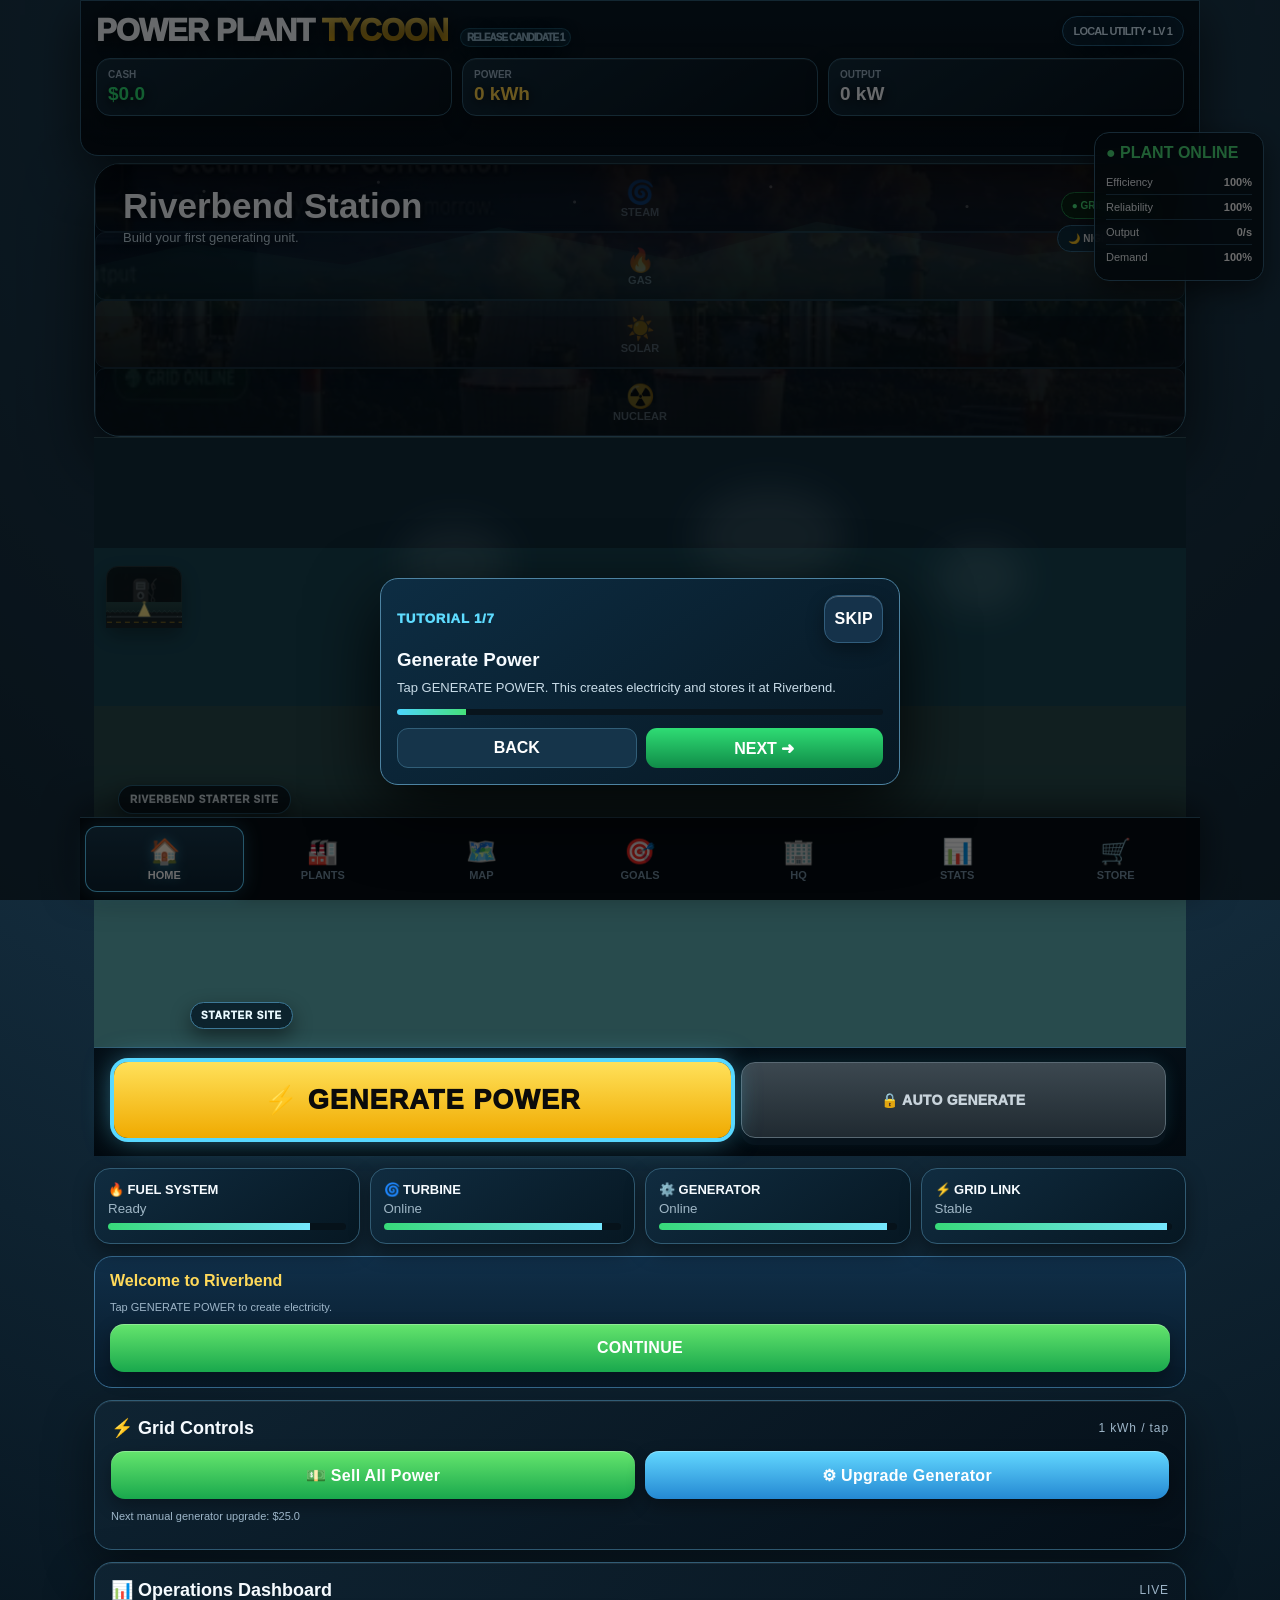
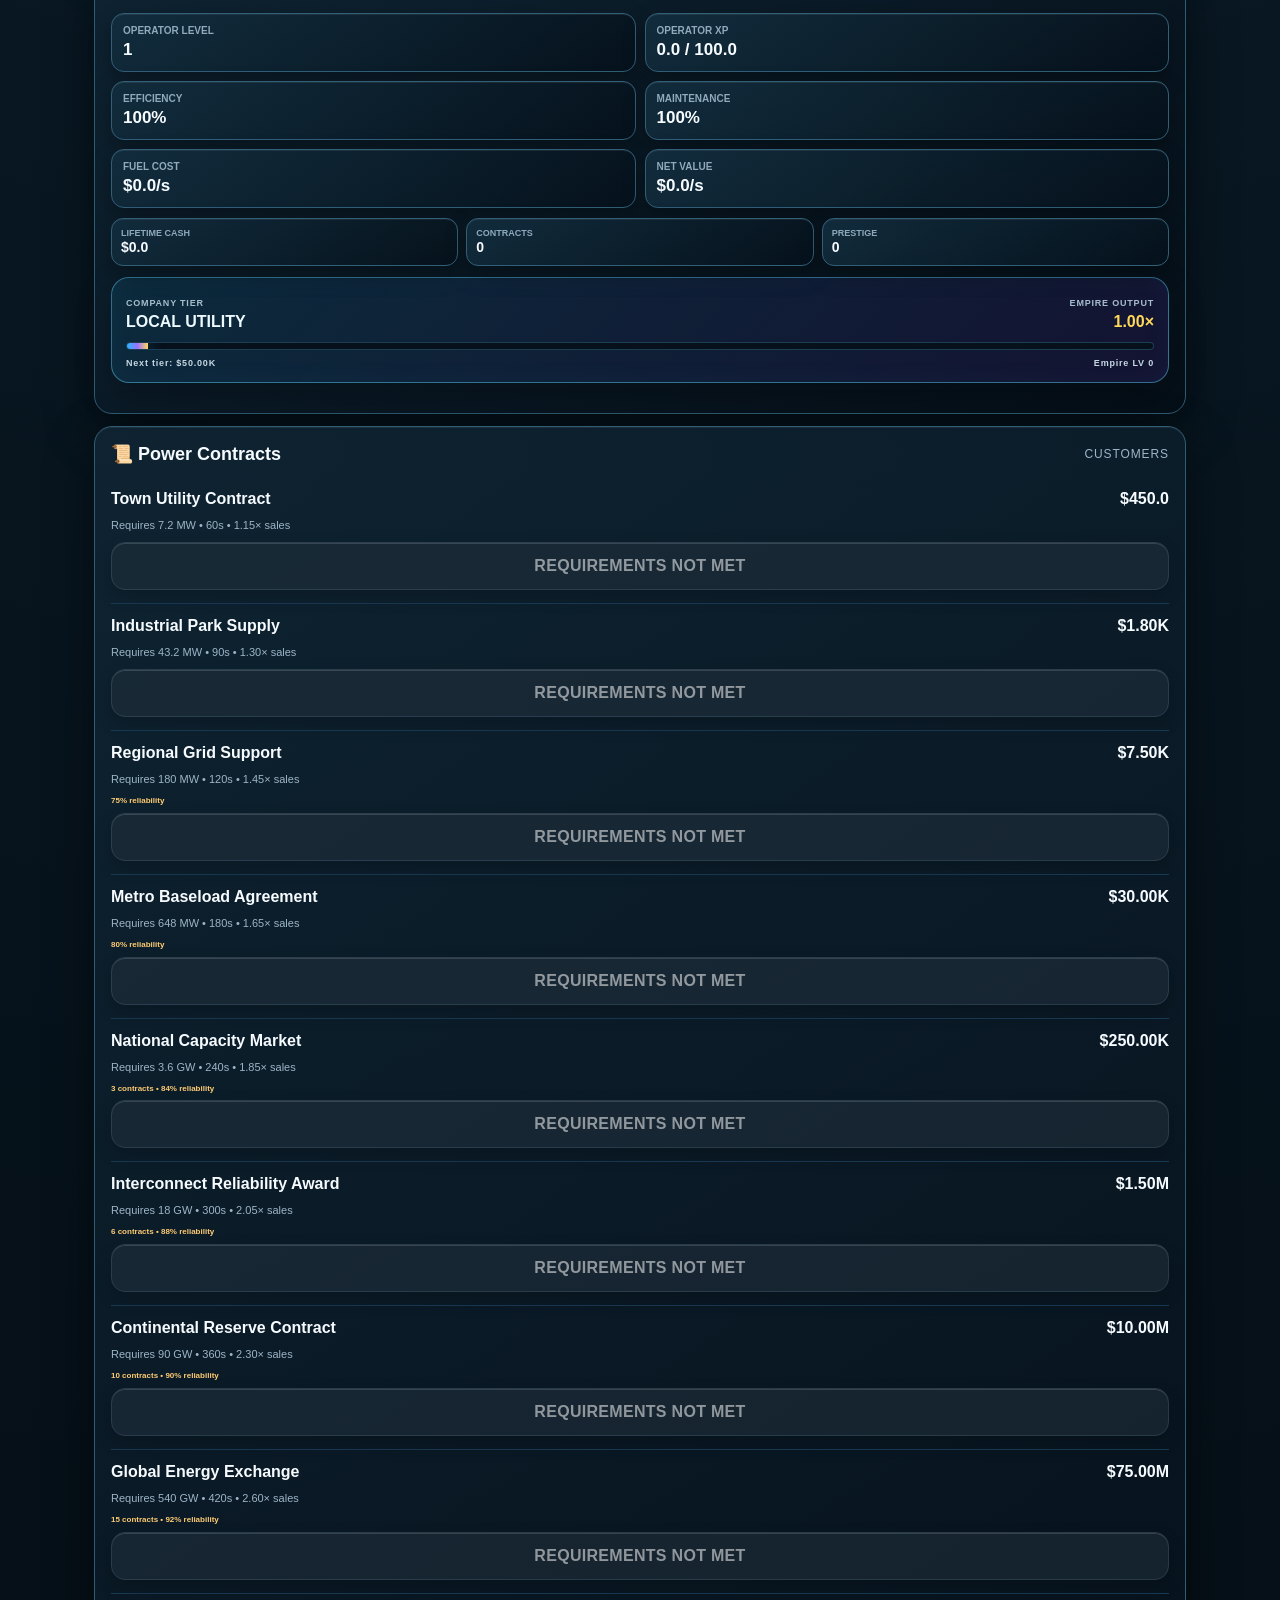
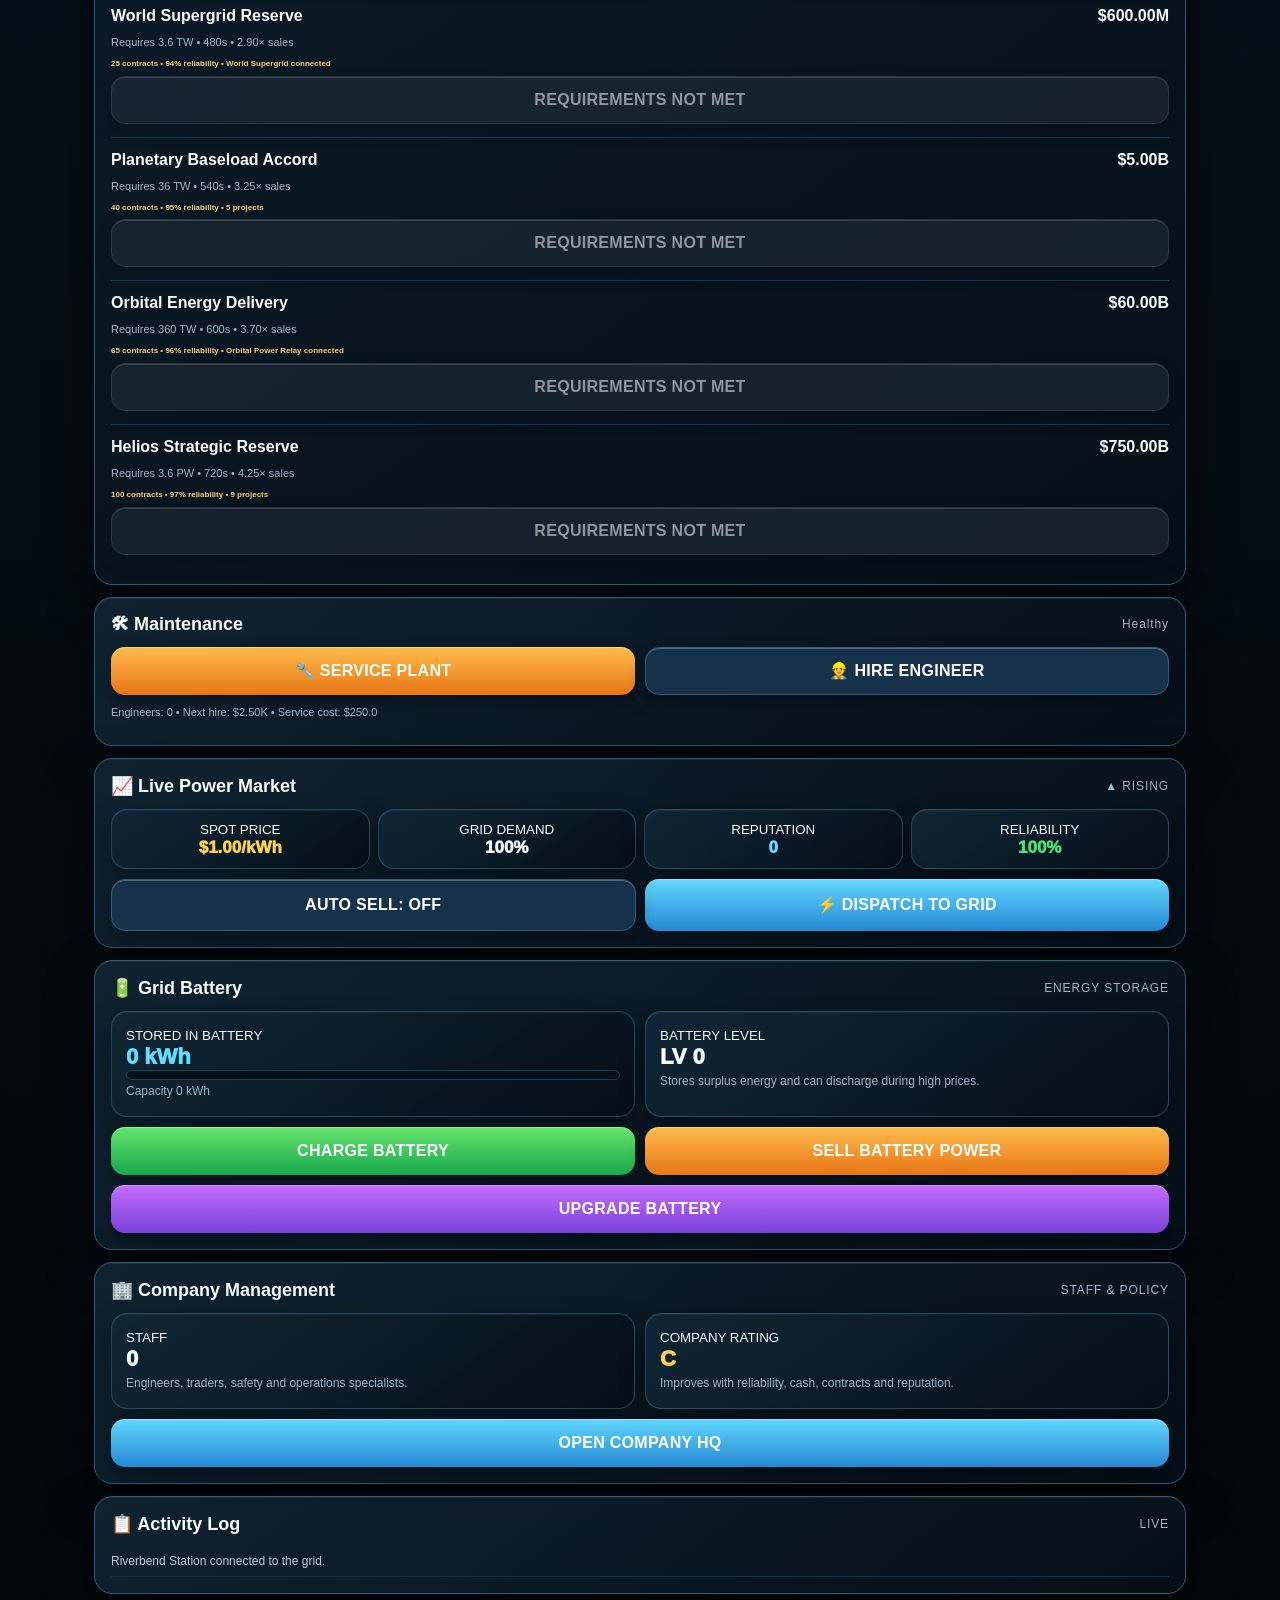
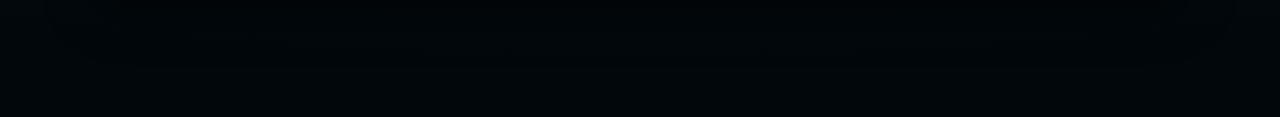
==== index.html @ 5b4ceb65 "RC2.1 late-game stability and infinite progression" ====
<!DOCTYPE html>
<html lang="en">
<head>
<meta charset="UTF-8">
<meta name="viewport" content="width=device-width,initial-scale=1,viewport-fit=cover,user-scalable=no">
<meta name="theme-color" content="#07111b">
<title>Power Plant Tycoon — App Store Transition RC1</title>
<link rel="stylesheet" href="css/game.css?v=12"></head>
<body>
<div id="bootSplashPremium">
  <div class="boot-card">
    <h1>POWER PLANT <span>TYCOON</span></h1>
    <p>PREMIUM ASSET EDITION</p>
    <div class="boot-load"><i></i></div>
  </div>
</div>
<div class="app">
<header class="topbar">
<div class="brand"><div class="logo">POWER PLANT <span>TYCOON</span> <small style="font-size:10px;color:#8fb4c9">RELEASE CANDIDATE 1</small></div><div id="rank" class="rank">GRID ROOKIE</div></div>
<div class="stats">
<div class="stat cash"><small>CASH</small><b id="cash">$0</b></div>
<div class="stat power"><small>POWER</small><b id="power">0 kWh</b></div>
<div class="stat"><small>OUTPUT</small><b id="output">0 kW</b></div>
</div>

<div id="marketTicker"><span id="tickerText">⚡ Riverbend Power Market initializing...</span></div>

</header>
<main class="content">
<section id="home" class="page active">
<div class="hero">
<div class="sky"><div class="sunmoon"></div></div>
<div class="hills"></div>
<div class="scene-label"><h2>Riverbend Station</h2><p id="sceneSub">Build your first generating unit.</p></div>
<div class="statusstrip"><div id="gridStatus" class="pill grid">● GRID ONLINE</div><div id="weather" class="pill">☀ CLEAR</div></div>


  <div id="cpSteam" class="cp-stage"><i>🌀</i>STEAM</div>
  <div id="cpGas" class="cp-stage"><i>🔥</i>GAS</div>
  <div id="cpSolar" class="cp-stage"><i>☀️</i>SOLAR</div>
  <div id="cpNuclear" class="cp-stage"><i>☢️</i>NUCLEAR</div>
</div>

<div id="stageArtLabel" class="stage-art-label">RIVERBEND GENERATION SITE</div>
<div id="tutorialFinal" class="tutorial-overlay-final">
  <div class="tutorial-avatar">👷‍♂️</div>
  <div class="tutorial-card-final">
    <small id="tutorialFinalStep">TUTORIAL 1/7</small>
    <h3 id="tutorialFinalTitle">Welcome to Power Plant Tycoon</h3>
    <p id="tutorialFinalText">Generate power to begin operating Riverbend Station.</p>
    <div class="tutorial-actions">
      <button id="tutorialFinalNext" onclick="nextFinalTutorial()">NEXT ➜</button>
      <button class="secondary" onclick="skipFinalTutorial()">SKIP</button>
    </div>
  </div>
</div>
<div class="cp-plant-status">
  <h4 id="cpOnline">● PLANT ONLINE</h4>
  <div class="r"><span>Efficiency</span><b id="cpEff">100%</b></div>
  <div class="r"><span>Reliability</span><b id="cpRel">100%</b></div>
  <div class="r"><span>Output</span><b id="cpOut">0/s</b></div>
  <div class="r"><span>Demand</span><b id="cpDemand">100%</b></div>
</div>
<div class="yard">
<div class="cinematic-fx"><i></i><i></i><i></i></div>
<div id="viewStageBadge" class="view-stage-badge">LIVE FACILITY</div>
<div class="cp-stage-rail">
  <button id="cpDiesel" class="cp-stage" onclick="selectStageView('diesel')" title="View Diesel facility"><i>⛽</i>DIESEL</button>

<svg class="plant-art" viewBox="0 0 760 430" preserveAspectRatio="xMidYMid slice" aria-label="Riverbend power station">
<defs>
  <linearGradient id="v10ground" x1="0" y1="0" x2="0" y2="1"><stop offset="0" stop-color="#2d4a4b"/><stop offset="1" stop-color="#182b2f"/></linearGradient>
  <linearGradient id="v10steel" x1="0" y1="0" x2="1" y2="0"><stop offset="0" stop-color="#445b64"/><stop offset=".45" stop-color="#bcc7ca"/><stop offset=".72" stop-color="#687c84"/><stop offset="1" stop-color="#30464f"/></linearGradient>
  <linearGradient id="v10darksteel" x1="0" y1="0" x2="1" y2="0"><stop offset="0" stop-color="#263b44"/><stop offset=".55" stop-color="#536b75"/><stop offset="1" stop-color="#1e3037"/></linearGradient>
  <linearGradient id="v10concrete" x1="0" y1="0" x2="0" y2="1"><stop offset="0" stop-color="#d5dcdd"/><stop offset="1" stop-color="#77878b"/></linearGradient>
  <linearGradient id="v10yellow" x1="0" y1="0" x2="0" y2="1"><stop offset="0" stop-color="#ffd95a"/><stop offset="1" stop-color="#be8517"/></linearGradient>
  <filter id="v10shadow"><feDropShadow dx="0" dy="7" stdDeviation="5" flood-color="#000" flood-opacity=".55"/></filter>
</defs>
<rect x="0" y="250" width="760" height="180" fill="url(#v10ground)"/>
<path d="M0 320 H760 V430 H0Z" fill="#202a2d"/>
<path d="M0 353 H760" stroke="#65767c" stroke-width="5"/>
<path d="M0 390 H760" stroke="#d8ae2f" stroke-width="4" stroke-dasharray="34 28"/>
<g opacity=".55"><path d="M0 328 l18-22 18 22 18-22 18 22 18-22 18 22 18-22 18 22 18-22 18 22 18-22 18 22 18-22 18 22 18-22 18 22 18-22 18 22 18-22 18 22 18-22 18 22 18-22 18 22 18-22 18 22 18-22 18 22 18-22 18 22 18-22 18 22 18-22 18 22 18-22 18 22 18-22 18 22 18-22 18 22" fill="none" stroke="#748a92" stroke-width="2"/></g>

<g id="dieselStage" class="stage">
  <g filter="url(#v10shadow)">
    <rect x="20" y="298" width="76" height="42" rx="3" fill="url(#v10darksteel)" stroke="#9aabb1" stroke-width="2"/>
    <rect class="window" x="30" y="312" width="15" height="10" fill="#eacb56"/><rect class="window" x="50" y="312" width="15" height="10" fill="#eacb56"/>
    <text x="29" y="307" fill="#e9f3f7" font-size="7" font-weight="700">SECURITY</text>
  </g>
  <g filter="url(#v10shadow)">
    <rect x="108" y="260" width="145" height="80" rx="3" fill="url(#v10darksteel)" stroke="#9db0b6" stroke-width="2"/>
    <rect x="118" y="282" width="48" height="31" fill="#14272e" stroke="#74858b"/>
    <g stroke="#b7c4c8" stroke-width="5"><line x1="123" y1="286" x2="123" y2="309"/><line x1="135" y1="286" x2="135" y2="309"/><line x1="147" y1="286" x2="147" y2="309"/><line x1="159" y1="286" x2="159" y2="309"/></g>
    <rect x="181" y="279" width="53" height="22" rx="3" fill="#1b3037" stroke="#8da0a7"/><text x="184" y="294" fill="#ffd64e" font-size="8" font-weight="900">DIESEL GEN</text>
  </g>
  <g filter="url(#v10shadow)"><ellipse cx="83" cy="274" rx="34" ry="11" fill="#aab6b9"/><rect x="49" y="274" width="68" height="52" fill="url(#v10steel)"/><ellipse cx="83" cy="326" rx="34" ry="11" fill="#586d74"/><path d="M50 294 H116" stroke="#6b7f86" stroke-width="3"/></g>
  <g filter="url(#v10shadow)"><rect x="270" y="288" width="70" height="52" rx="2" fill="#30474f" stroke="#8da0a8" stroke-width="2"/><g fill="#aebdc2"><rect x="279" y="270" width="8" height="23"/><rect x="298" y="270" width="8" height="23"/><rect x="317" y="270" width="8" height="23"/></g></g>
</g>

<g id="steamStage" class="stage">
  <g filter="url(#v10shadow)">
    <rect x="265" y="177" width="282" height="163" rx="3" fill="url(#v10steel)" stroke="#a6b6bb" stroke-width="2"/>
    <rect x="292" y="154" width="230" height="24" fill="#344b54" stroke="#81949b" stroke-width="2"/>
    <rect x="284" y="208" width="246" height="23" fill="#20363e" stroke="#6f8289"/>
    <g fill="#e7c957" class="glow"><rect class="window" x="293" y="214" width="17" height="11"/><rect class="window" x="318" y="214" width="17" height="11"/><rect class="window" x="343" y="214" width="17" height="11"/><rect class="window" x="368" y="214" width="17" height="11"/><rect class="window" x="393" y="214" width="17" height="11"/><rect class="window" x="418" y="214" width="17" height="11"/><rect class="window" x="443" y="214" width="17" height="11"/><rect class="window" x="468" y="214" width="17" height="11"/><rect class="window" x="493" y="214" width="17" height="11"/></g>
    <text x="295" y="196" fill="#edf6fa" font-size="11" font-weight="900">STEAM TURBINE HALL</text>
    <g fill="url(#v10steel)" stroke="#748891"><rect x="310" y="136" width="16" height="18" rx="2"/><rect x="360" y="136" width="16" height="18" rx="2"/><rect x="410" y="136" width="16" height="18" rx="2"/><rect x="460" y="136" width="16" height="18" rx="2"/></g>
  </g>
  <g filter="url(#v10shadow)"><rect x="200" y="80" width="45" height="260" fill="#e2e7e8" stroke="#9aa8ad" stroke-width="2"/><rect x="200" y="112" width="45" height="38" fill="#c94838"/><rect x="200" y="192" width="45" height="38" fill="#c94838"/><path d="M194 112 H251 M194 152 H251 M194 192 H251 M194 232 H251" stroke="#263940" stroke-width="4"/><circle class="blink" cx="222" cy="75" r="4" fill="#ff4545"/></g>
  <g class="steamPuff"><circle cx="220" cy="55" r="31" fill="#e8f0f0" opacity=".48"/><circle cx="245" cy="35" r="39" fill="#e8f0f0" opacity=".34"/><circle cx="205" cy="22" r="33" fill="#e8f0f0" opacity=".27"/></g>
  <g filter="url(#v10shadow)"><rect x="317" y="258" width="185" height="69" rx="9" fill="#415a64" stroke="#aab9be" stroke-width="2"/><circle cx="355" cy="292" r="27" fill="#1e343c" stroke="#d2dcdf" stroke-width="3"/><g class="fan" stroke="#f3c53d" stroke-width="5"><line x1="355" y1="268" x2="355" y2="316"/><line x1="331" y1="292" x2="379" y2="292"/><line x1="338" y1="275" x2="372" y2="309"/><line x1="372" y1="275" x2="338" y2="309"/></g><rect x="391" y="270" width="94" height="43" rx="5" fill="#263c44" stroke="#748891"/><text x="404" y="295" fill="#dfeaed" font-size="8" font-weight="900">GENERATOR</text></g>
  <g class="metal"><path d="M110 245 H600" stroke="#d6e0e2" stroke-width="9" stroke-linecap="round"/><path d="M110 259 H600" stroke="#83979f" stroke-width="8" stroke-linecap="round"/><path d="M110 273 H600" stroke="#a9b9be" stroke-width="7" stroke-linecap="round"/><g stroke="#6f858d" stroke-width="4"><line x1="145" y1="235" x2="145" y2="303"/><line x1="230" y1="235" x2="230" y2="303"/><line x1="565" y1="235" x2="565" y2="303"/></g></g>
</g>

<g id="gasStage" class="stage">
  <g filter="url(#v10shadow)"><rect x="540" y="225" width="150" height="115" fill="url(#v10darksteel)" stroke="#8da0a7" stroke-width="2"/><text x="555" y="245" fill="#f1f7fa" font-size="10" font-weight="900">GAS TURBINE BLOCK</text><rect x="555" y="265" width="118" height="30" rx="4" fill="#17313a" stroke="#72878f"/></g>
  <g filter="url(#v10shadow)"><rect x="662" y="124" width="28" height="216" fill="#c7d0d2" stroke="#8b9a9f" stroke-width="2"/><path d="M657 164 H695 M657 205 H695 M657 246 H695" stroke="#31454d" stroke-width="4"/><circle class="blink" cx="676" cy="118" r="4" fill="#ff4a4a"/></g>
  <g class="steamPuff s2"><circle cx="676" cy="96" r="23" fill="#dfe8e8" opacity=".3"/><circle cx="697" cy="78" r="28" fill="#dfe8e8" opacity=".22"/></g>
  <g filter="url(#v10shadow)"><ellipse cx="598" cy="208" rx="36" ry="12" fill="#c9d2d4"/><rect x="562" y="208" width="72" height="91" fill="url(#v10steel)"/><ellipse cx="598" cy="299" rx="36" ry="12" fill="#586c73"/></g>
</g>

<g id="solarStage" class="stage">
  <g transform="translate(505 275) skewX(-14)" filter="url(#v10shadow)"><g fill="#123f67" stroke="#86a5b6" stroke-width="2"><rect x="0" y="0" width="76" height="34"/><rect x="84" y="0" width="76" height="34"/><rect x="18" y="43" width="76" height="34"/><rect x="102" y="43" width="76" height="34"/></g></g>
  <g stroke="#7d9299" stroke-width="4" fill="none"><path d="M620 210 V333 M680 210 V333 M735 210 V333"/><path d="M597 235 H755 M597 265 H755"/></g>
  <g class="pulse" fill="#8edcff"><circle cx="620" cy="235" r="4"/><circle cx="680" cy="265" r="4"/><circle cx="735" cy="235" r="4"/></g>
</g>

<g id="nuclearStage" class="stage">
  <g filter="url(#v10shadow)"><path d="M80 340 V230 Q80 160 150 160 Q220 160 220 230 V340Z" fill="url(#v10concrete)" stroke="#9aa8ad" stroke-width="3"/><rect x="104" y="241" width="92" height="62" rx="5" fill="#65777c" stroke="#9aa8ad"/><text x="150" y="282" text-anchor="middle" fill="#ffe04f" font-size="33">☢</text></g>
  <g filter="url(#v10shadow)"><path d="M235 340 L255 130 L335 130 L355 340Z" fill="url(#v10concrete)" stroke="#9aa8ad" stroke-width="3"/><path d="M345 340 L372 105 L466 105 L493 340Z" fill="url(#v10concrete)" stroke="#9aa8ad" stroke-width="3"/><ellipse cx="295" cy="130" rx="40" ry="8" fill="#475a60"/><ellipse cx="419" cy="105" rx="47" ry="9" fill="#475a60"/></g>
  <g class="steamPuff s2"><circle cx="294" cy="95" r="32" fill="#edf5f5" opacity=".43"/><circle cx="317" cy="68" r="42" fill="#edf5f5" opacity=".28"/></g>
  <g class="steamPuff s3"><circle cx="419" cy="65" r="38" fill="#edf5f5" opacity=".45"/><circle cx="447" cy="35" r="49" fill="#edf5f5" opacity=".26"/></g>
</g>

<g><g stroke="#637981" stroke-width="5"><line x1="48" y1="352" x2="48" y2="265"/><line x1="382" y1="352" x2="382" y2="256"/><line x1="718" y1="352" x2="718" y2="266"/></g><g fill="#ffe484" class="glow"><rect x="38" y="258" width="20" height="7" rx="3"/><rect x="372" y="249" width="20" height="7" rx="3"/><rect x="708" y="259" width="20" height="7" rx="3"/></g><g class="lampGlow" opacity=".15" fill="#ffe997"><path d="M48 265 l-40 88 h80Z"/><path d="M382 256 l-44 97 h88Z"/><path d="M718 266 l-40 87 h80Z"/></g></g>
<g class="truckmove" filter="url(#v10shadow)"><rect x="5" y="365" width="62" height="27" rx="4" fill="url(#v10yellow)"/><rect x="45" y="350" width="25" height="20" rx="4" fill="#b98218"/><circle cx="18" cy="394" r="8" fill="#111"/><circle cx="55" cy="394" r="8" fill="#111"/></g>
<g class="alarm" opacity="0"><circle cx="525" cy="169" r="8" fill="#ff4949" class="blink"/></g>

<g id="ultraDetails" pointer-events="none">
 <g opacity=".32">
  <path d="M0 344 H760" stroke="#8fdcff" stroke-width="1"/>
  <path d="M0 348 H760" stroke="#061016" stroke-width="2"/>
 </g>
 <g fill="#d9edf4" opacity=".72">
  <circle cx="116" cy="350" r="2"/><circle cx="145" cy="350" r="2"/><circle cx="613" cy="350" r="2"/><circle cx="642" cy="350" r="2"/>
 </g>
 <g opacity=".75" filter="url(#v10shadow)">
   <rect x="18" y="337" width="104" height="17" rx="3" fill="#071820" stroke="#4b778d"/>
   <text x="70" y="349" text-anchor="middle" fill="#d6eef7" font-size="7" font-weight="900">RIVERBEND ENERGY</text>
 </g>
</g>

</svg>
<div id="v10StageLabel" class="v10-stage-label">RIVERBEND STARTER SITE</div>
<div class="premium-art-badge">PREMIUM FACILITY ART</div>

</div>

</div>
<div class="generate-wrap">
  <button class="generate" onclick="tapGenerate()">⚡ GENERATE POWER</button>
  <button id="autoGenerateBtn" class="auto-generate-btn" onclick="toggleAutoGenerate()">🔒 AUTO GENERATE</button>
</div><div class="cp-equipment">
  <div class="cp-equip"><strong>🔥 FUEL SYSTEM</strong><small id="cpFuelText">Ready</small><div class="bar"><i id="cpFuelBar" style="width:85%"></i></div></div>
  <div class="cp-equip"><strong>🌀 TURBINE</strong><small id="cpTurbineText">Online</small><div class="bar"><i id="cpTurbineBar" style="width:92%"></i></div></div>
  <div class="cp-equip"><strong>⚙️ GENERATOR</strong><small id="cpGeneratorText">Online</small><div class="bar"><i id="cpGeneratorBar" style="width:96%"></i></div></div>
  <div class="cp-equip"><strong>⚡ GRID LINK</strong><small id="cpGridText">Stable</small><div class="bar"><i id="cpGridBar" style="width:98%"></i></div></div>
</div>


<div id="tutorialBox" class="tutorial">
  <strong id="tutorialTitle">Welcome to Riverbend</strong>
  <p id="tutorialText" class="small">Generate power, sell it to the grid, then build your first generator.</p>
  <button class="btn green" style="width:100%" onclick="tutorialNext()">CONTINUE</button>
</div>

<div id="eventBox" class="event"><h3 id="eventTitle">⚠ Plant Event</h3><p id="eventText"></p><button id="eventButton" class="btn orange" onclick="resolveEvent()">RESOLVE</button></div>
<div class="card"><div class="section-title"><h3>⚡ Grid Controls</h3><span id="tapInfo">1 kWh/tap</span></div><div class="btnrow"><button id="sellBtn" class="btn green" onclick="sellPower()">💵 Sell All Power</button><button class="btn blue" onclick="upgradeTap()">⚙ Upgrade Generator</button></div><p class="small" id="tapCost"></p></div>
<div class="card"><div class="section-title"><h3>📊 Operations Dashboard</h3><span>LIVE</span></div><div class="dashboard">
<div class="dash"><small>OPERATOR LEVEL</small><b id="operatorLevel">1</b></div>
<div class="dash"><small>OPERATOR XP</small><b id="operatorXP">0 / 100</b></div>
<div class="dash"><small>EFFICIENCY</small><b id="efficiencyValue">100%</b></div>
<div class="dash"><small>MAINTENANCE</small><b id="maintenanceValue">100%</b></div>
<div class="dash"><small>FUEL COST</small><b id="fuelCostValue">$0/s</b></div>
<div class="dash"><small>NET VALUE</small><b id="netValue">$0/s</b></div>
</div>
<div class="kpi-row">
  <div class="kpi"><small>LIFETIME CASH</small><b id="kpiLifetime">$0</b></div>
  <div class="kpi"><small>CONTRACTS</small><b id="kpiContracts">0</b></div>
  <div class="kpi"><small>PRESTIGE</small><b id="kpiPrestige">0</b></div>
</div>

<div class="empire-command-card">
  <div class="empire-command-top">
    <div><small>COMPANY TIER</small><strong id="empireTier">LOCAL UTILITY</strong></div>
    <div class="empire-mult"><small>EMPIRE OUTPUT</small><strong id="empireMultiplier">1.00×</strong></div>
  </div>
  <div class="empire-progress"><i id="empireProgressBar"></i></div>
  <div class="empire-command-foot"><span id="empireNextMilestone">Next milestone: $65M</span><span id="empireLevelLabel">Empire LV 0</span></div>
</div>
</div>
<div class="card"><div class="section-title"><h3>📜 Power Contracts</h3><span>CUSTOMERS</span></div><div id="contractList"></div></div>
<div class="card"><div class="section-title"><h3>🛠 Maintenance</h3><span id="maintenanceStatus">Healthy</span></div><div class="btnrow"><button class="btn orange" onclick="performMaintenance()">🔧 SERVICE PLANT</button><button class="btn dark" onclick="hireEngineer()">👷 HIRE ENGINEER</button></div><p id="engineerInfo" class="small"></p></div>

<div class="card">
  <div class="section-title"><h3>📈 Live Power Market</h3><span id="marketTrend">LIVE</span></div>
  <div class="uf-statbar">
    <div class="uf-panel"><small>SPOT PRICE</small><div id="spotPrice" class="uf-value uf-gold">$1.00</div></div>
    <div class="uf-panel"><small>GRID DEMAND</small><div id="gridDemand" class="uf-value">100%</div></div>
    <div class="uf-panel"><small>REPUTATION</small><div id="reputationValue" class="uf-value uf-cyan">0</div></div>
    <div class="uf-panel"><small>RELIABILITY</small><div id="reliabilityValue" class="uf-value uf-green">100%</div></div>
  </div>
  <div class="final-toolbar">
    <button id="autoSellBtn" class="btn dark" onclick="toggleAutoSell()">AUTO SELL: OFF</button>
    <button class="btn blue" onclick="dispatchPower()">⚡ DISPATCH TO GRID</button>
  </div>
</div>

<div class="card">
  <div class="section-title"><h3>🔋 Grid Battery</h3><span>ENERGY STORAGE</span></div>
  <div class="uf-grid">
    <div class="uf-panel">
      <small>STORED IN BATTERY</small>
      <div id="batteryStored" class="uf-value uf-cyan">0 kWh</div>
      <div class="uf-meter"><i id="batteryMeter"></i></div>
      <p id="batteryCapacityText">Capacity 0 kWh</p>
    </div>
    <div class="uf-panel">
      <small>BATTERY LEVEL</small>
      <div id="batteryLevel" class="uf-value">LV 0</div>
      <p>Stores surplus energy and can discharge during high prices.</p>
    </div>
  </div>
  <div class="btnrow" style="margin-top:10px">
    <button class="btn green" onclick="chargeBattery()">CHARGE BATTERY</button>
    <button class="btn orange" onclick="dischargeBattery()">SELL BATTERY POWER</button>
  </div>
  <button class="btn purple" style="width:100%;margin-top:10px" onclick="upgradeBattery()">UPGRADE BATTERY</button>
</div>

<div class="card">
  <div class="section-title"><h3>🏢 Company Management</h3><span>STAFF & POLICY</span></div>
  <div class="uf-grid">
    <div class="uf-panel"><small>STAFF</small><div id="staffCount" class="uf-value">0</div><p>Engineers, traders, safety and operations specialists.</p></div>
    <div class="uf-panel"><small>COMPANY RATING</small><div id="companyRating" class="uf-value uf-gold">C</div><p>Improves with reliability, cash, contracts and reputation.</p></div>
  </div>
  <button class="btn blue" style="width:100%;margin-top:10px" onclick="showPage('company',document.querySelector('[data-nav=company]'))">OPEN COMPANY HQ</button>
</div>

<div class="card"><div class="section-title"><h3>📋 Activity Log</h3><span>LIVE</span></div><div id="activityLog" class="log"></div></div>
</section>
<section id="plants" class="page">
<div class="page-hero empire-hero"><div><small>GENERATION DIVISION</small><h2>Build the Fleet</h2><p>Scale from Riverbend equipment through offshore, advanced nuclear, fusion and orbital generation.</p></div><div class="page-hero-icon">🏭</div></div>
<div class="card"><div class="section-title"><h3>🏭 Generating Assets</h3><span>BUILD THE COMPLEX</span></div><div id="plantList"></div></div>
<div class="card automation-core-card"><div class="section-title"><h3>🤖 Automation Core</h3><span>AUTO GENERATE</span></div><div id="automationCore"></div></div>
<div class="card"><div class="section-title"><h3>⚙ Corporate Upgrades</h3><span>PERMANENT BONUSES</span></div><div id="corporateUpgradeList"></div></div>
<div class="card prestige-v6"><div class="section-title"><h3>♻ Prestige</h3><span>REBUILD STRONGER</span></div><p id="prestigeInfo"></p><button class="btn purple" style="width:100%" onclick="prestige()">PRESTIGE COMPANY</button></div>
<div class="card legacy-grid-card"><div class="section-title"><h3>💠 Legacy Grid</h3><span>GRID CREDITS</span></div><div id="legacyGrid"></div></div>
</section>
<section id="map" class="page">
<div class="page-hero grid-hero"><div><small>TRANSMISSION DIVISION</small><h2>Expand the Grid</h2><p>Connect regional markets, then finance massive infrastructure projects.</p></div><div class="page-hero-icon">🗺️</div></div>
<div class="card"><div class="section-title"><h3>🗺 Power Grid Expansion</h3><span>REGIONAL BONUSES</span></div><div id="regionList" class="mapgrid"></div></div>
<div class="card mega-project-card"><div class="section-title"><h3>🌐 Mega Grid Projects</h3><span>STRATEGIC INFRASTRUCTURE</span></div><div id="megaProjectList"></div></div>
</section>
<section id="goals" class="page">
<div class="page-hero goals-hero"><div><small>BOARD OBJECTIVES</small><h2>Empire Roadmap</h2><p>$65M is only the beginning. Progression now extends through decillions, Grid Credits, prestige milestones and repeatable Empire Levels.</p></div><div class="page-hero-icon">🏆</div></div>
<div class="card phase-card"><div class="section-title"><h3>🧭 Strategic Progression</h3><span>MULTI-GATE</span></div><div id="nextPhase"></div></div>
<div class="card"><div class="section-title"><h3>🎯 Missions</h3><span>CASH REWARDS</span></div><div id="missionList"></div></div>
<div class="card"><div class="section-title"><h3>🏆 Achievements</h3><span>CAREER MILESTONES</span></div><div id="achievementList"></div></div>
<div class="card endgame empire-roadmap">
  <div class="section-title"><h3>⚡ Empire Milestones</h3><span>LONG-TERM</span></div>
  <p class="small">There is no quick finish line. Build the fleet, master assets, complete contracts, fund mega projects and advance from millions through decillions. Prestige, Grid Credits and Empire Levels continue beyond the listed milestones.</p>
  <div id="endgameList"></div>
</div>
<div class="card dynasty-card"><div class="section-title"><h3>👑 Empire Level</h3><span>REPEATABLE</span></div><div id="empireAscension"></div></div>
</section>

<section id="company" class="page">
  <div class="uf-banner">
    <h3>🏢 Riverbend Energy Headquarters</h3>
    <p>Hire specialists, set operating policy, and improve the company behind the power plants.</p>
  </div>
  <div class="card boardroom-card">
    <div class="section-title"><h3>💼 Executive Board</h3><span>EMPIRE STATUS</span></div>
    <div id="boardroomStatus"></div>
  </div>
  <div class="card">
    <div class="section-title"><h3>👷 Workforce</h3><span>STAFF</span></div>
    <div id="staffList" class="uf-list"></div>
  </div>
  <div class="card">
    <div class="section-title"><h3>🎛 Dispatch Policy</h3><span>OPERATIONS</span></div>
    <div id="policyList" class="uf-grid"></div>
  </div>
  <div class="card">
    <div class="section-title"><h3>🧪 Research & Development</h3><span>TECH TREE</span></div>
    <div id="researchTree" class="uf-research"></div>
  </div>
</section>

<section id="stats" class="page">
  <div class="uf-banner">
    <h3>📊 Company Analytics</h3>
    <p>Lifetime production, earnings, reliability and expansion performance.</p>
  </div>
  <div class="card">
    <div class="section-title"><h3>Company Snapshot</h3><span>LIVE</span></div>
    <div class="uf-statbar">
      <div class="uf-panel"><small>LIFETIME ENERGY</small><div id="statsEnergy" class="uf-value">0</div></div>
      <div class="uf-panel"><small>LIFETIME CASH</small><div id="statsCash" class="uf-value">$0</div></div>
      <div class="uf-panel"><small>CONTRACTS</small><div id="statsContracts" class="uf-value">0</div></div>
      <div class="uf-panel"><small>PRESTIGES</small><div id="statsPrestige" class="uf-value">0</div></div>
    </div>
  </div>
  <div class="card empire-stats-card">
    <div class="section-title"><h3>🌐 Empire Analytics</h3><span>LONG GAME</span></div>
    <div class="uf-statbar">
      <div class="uf-panel"><small>COMPANY TIER</small><div id="statsTier" class="uf-value uf-gold">LOCAL</div></div>
      <div class="uf-panel"><small>MEGA PROJECTS</small><div id="statsProjects" class="uf-value">0</div></div>
      <div class="uf-panel"><small>EMPIRE LEVEL</small><div id="statsEmpireLevel" class="uf-value uf-cyan">0</div></div>
      <div class="uf-panel"><small>EMPIRE BONUS</small><div id="statsEmpireBonus" class="uf-value uf-green">+0%</div></div>
    </div>
  </div>
  <div class="card">
    <div class="section-title"><h3>⚙ Plant Fleet</h3><span>CAPACITY</span></div>
    <div id="fleetStats" class="uf-list"></div>
  </div>
  <div class="card uf-weekly">
    <div class="section-title"><h3>🗓 Weekly Challenge</h3><span id="weeklyTimer">7 DAYS</span></div>
    <div id="weeklyChallenge"></div>
  </div>
</section>

<section id="store" class="page">
<div class="page-hero store-hero"><div><small>POWER SHOP</small><h2>Operator Supply Center</h2><p>Premium upgrades, optional rewarded ads, and App Store-ready purchases.</p></div><div class="page-hero-icon">🛒</div></div>
<div class="card daily-streak-card"><div class="section-title"><h3>🎁 7-Day Supply Streak</h3><span>FREE DAILY</span></div><div id="dailyStreakUI"></div><button id="dailyClaimBtn" class="btn green" style="width:100%;margin-top:12px" onclick="dailyReward()">CLAIM DAILY DROP</button></div>

<div class="card rewarded-ad-card"><div class="section-title"><h3>🎬 Rewarded Operations</h3><span>OPTIONAL AD</span></div>
<div class="storeitem ad-reward-item"><div><strong>⚡ Watch Ad • Grid Overdrive</strong><small>Optional rewarded ad • activates 2× output for 10 minutes</small></div><button id="rewardedAdBtn" class="btn blue" onclick="watchRewardedAd()">TEST AD</button></div>
<div id="adStatus" class="storekit-status ad-status">Browser ad simulation active.</div>
</div>

<div class="card premium-store-card"><div class="section-title"><h3>💎 Permanent Upgrades</h3><span>NON-CONSUMABLE</span></div>
<div class="storeitem remove-ads-storeitem"><div><strong>🚫 Remove Ads</strong><small>Permanently removes forced interstitial ads. Optional rewarded ads remain available.</small></div><button id="removeAdsPurchaseBtn" class="btn gold" onclick="purchaseRemoveAds()">TEST BUY</button></div>
<div class="storeitem featured-storeitem"><div><strong>🤖 Auto Generate</strong><small>Permanent unlock • automatically generates power every second</small></div><button id="autoGeneratePurchaseBtn" class="btn purple" onclick="purchaseAutoGenerate()">TEST BUY</button></div>
<div class="storeitem executive-storeitem"><div><strong>👔 Executive License</strong><small>Permanent +25% generation and +10% grid sale value</small></div><button id="executivePurchaseBtn" class="btn purple" onclick="purchaseExecutiveLicense()">TEST BUY</button></div>
<div class="storeitem"><div><strong>↻ Restore Purchases</strong><small>Restore all permanent Apple purchases on this device</small></div><button id="restorePurchasesBtn" class="btn dark" onclick="restorePurchases()">TEST RESTORE</button></div>
<div id="storeKitStatus" class="storekit-status">Browser test store active.</div>
</div>

<div class="card consumable-store-card"><div class="section-title"><h3>📦 Operations Packs</h3><span>CONSUMABLE</span></div>
<div class="storeitem"><div><strong>⚡ Turbo Grid Pack</strong><small>Adds 60 minutes of 2× generation</small></div><button id="turboGridPurchaseBtn" class="btn blue" onclick="purchaseTurboGridPack()">TEST BUY</button></div>
<div class="storeitem"><div><strong>🧰 Maintenance Crate</strong><small>Fully repairs the fleet + adds a 15 minute 2× boost</small></div><button id="maintenanceCratePurchaseBtn" class="btn orange" onclick="purchaseMaintenanceCrate()">TEST BUY</button></div>
<div class="storeitem"><div><strong>💵 Capital Injection</strong><small>Instant cash equal to at least 30 minutes of current operating value</small></div><button id="capitalInjectionPurchaseBtn" class="btn green" onclick="purchaseCapitalInjection()">TEST BUY</button></div>
<p class="small store-note">Consumable purchases can be bought again. Permanent purchases can be restored.</p>
</div>

<div id="devTestStore" class="card"><div class="section-title"><h3>🧪 Browser Development Tools</h3><span>TEST ONLY</span></div>
<div class="storeitem"><div><strong>⚡ 2× Grid Output</strong><small>Free 10 minute development boost</small></div><button class="btn blue" onclick="activateBoost()">ACTIVATE</button></div>
<div class="storeitem"><div><strong>🧰 Maintenance Test</strong><small>Restore all equipment condition</small></div><button class="btn orange" onclick="maintenancePack()">TEST</button></div>
<div class="storeitem"><div><strong>🚀 Starter Test</strong><small>$5,000 + 10 minute boost</small></div><button class="btn purple" onclick="starterPack()">TEST</button></div>
</div>

<div class="card danger-zone"><div class="section-title"><h3>⚠ Save Controls</h3><span>LOCAL DATA</span></div><div class="storeitem"><div><strong>♻ Reset Save</strong><small>Erase local progress. Permanent test entitlements remain; native ownership is restored by Apple.</small></div><button class="btn red" onclick="resetGame()">RESET</button></div></div>

<div class="card">
  <div class="section-title"><h3>⚙ Settings</h3><span>GAME</span></div>
  <div class="settings-grid">
    <div class="setting"><b>Sound Effects</b><button id="soundToggle" class="toggle" onclick="toggleSetting('sound')">ON</button></div>
    <div class="setting"><b>Haptics</b><button id="hapticsToggle" class="toggle" onclick="toggleSetting('haptics')">ON</button></div>
    <div class="setting premium-setting"><b>Music Volume</b><input id="musicVolume" type="range" min="0" max="100" value="16" oninput="setPremiumVolume('music',this.value)"></div>
    <div class="setting premium-setting"><b>SFX Volume</b><input id="sfxVolume" type="range" min="0" max="100" value="22" oninput="setPremiumVolume('sfx',this.value)"></div>
    <div class="setting"><b>Reduced Motion</b><button id="motionToggle" class="toggle" onclick="toggleSetting('reducedMotion')">OFF</button></div>
    <div class="setting"><b>Compact Numbers</b><button id="compactToggle" class="toggle on" onclick="toggleSetting('compact')">ON</button></div>
  </div>
  <div class="final-toolbar">
    <button class="btn blue" onclick="restartGuidedTutorial()">🎓 RESTART TUTORIAL</button>
    <button class="btn dark" onclick="exportSave()">📤 EXPORT SAVE</button>
    <button class="btn dark" onclick="importSave()">📥 IMPORT SAVE</button>
  </div>
  <p class="small">GitHub Pages uses safe purchase/ad simulations. The native iPhone wrapper uses Apple StoreKit and Google Mobile Ads test units until production IDs are configured.</p>
</div>
</section>

</main></div>
<nav class="nav" style="grid-template-columns:repeat(7,1fr)">
<button class="active" data-nav="home" onclick="showPage('home',this)"><i>🏠</i>HOME</button>
<button data-nav="plants" onclick="showPage('plants',this)"><i>🏭</i>PLANTS</button>
<button data-nav="map" onclick="showPage('map',this)"><i>🗺️</i>MAP</button>
<button data-nav="goals" onclick="showPage('goals',this)"><i>🎯</i>GOALS</button>
<button data-nav="company" onclick="showPage('company',this)"><i>🏢</i>HQ</button>
<button data-nav="stats" onclick="showPage('stats',this)"><i>📊</i>STATS</button>
<button data-nav="store" onclick="showPage('store',this)"><i>🛒</i>STORE</button>
</nav>
<div id="toast" class="toast"></div>

<div id="tutorialMask2" class="tut-mask"></div>
<div id="tutorialPanel2" class="tut-panel">
  <div class="tut-head">
    <small id="tutorialCount2">TUTORIAL 1/7</small>
    <button class="btn dark" style="min-height:auto;padding:6px 9px" onclick="skipGuidedTutorial()">SKIP</button>
  </div>
  <h3 id="tutorialTitle2">Welcome to Riverbend</h3>
  <p id="tutorialText2">Generate your first electricity.</p>
  <div class="tut-progress"><i id="tutorialProgress2" style="width:14%"></i></div>
  <div class="tut-actions">
    <button class="secondary" onclick="prevGuidedTutorial()">BACK</button>
    <button id="tutorialNext2" onclick="nextGuidedTutorial()">NEXT ➜</button>
  </div>
</div>


<div id="confirmModal" class="modal">
  <div class="modalbox">
    <h2 id="confirmTitle">Confirm</h2>
    <p id="confirmText"></p>
    <div class="btnrow">
      <button class="btn red" id="confirmYes">CONFIRM</button>
      <button class="btn dark" onclick="closeConfirm()">CANCEL</button>
    </div>
  </div>
</div>
<div id="finalModal" class="modal">
  <div class="modalbox">
    <h2>🏆 Empire Tier Achieved</h2>
    <p>You cleared the current roadmap tier. The company keeps growing from here.</p>
    <div class="bigmoney">KEEP BUILDING</div>
    <p class="small">New regions, mega projects, Empire Levels and repeatable progression continue far beyond this milestone.</p>
    <button class="btn purple" style="width:100%" onclick="document.getElementById('finalModal').classList.remove('show')">KEEP BUILDING</button>
  </div>
</div>

<div id="offlineModal" class="modal"><div class="modalbox"><h2>⚡ Welcome Back</h2><p>Your power plants kept operating while you were away.</p><div id="offlineAmount" class="bigmoney">0 kWh</div><p id="offlineText"></p><button class="btn green" style="width:100%" onclick="closeOffline()">COLLECT</button></div></div>
<script src="js/game.js?v=12"></script></body>
</html>
---- css/game.css ----
:root{--bg:#06111b;--panel:#0b1d2c;--panel2:#10293d;--line:#245578;--text:#f6fbff;--muted:#9db5c8;--yellow:#ffd34b;--green:#2ee176;--blue:#2f9df5;--red:#ff5f61;--orange:#f7a531;--purple:#a55cff}
*{box-sizing:border-box;-webkit-tap-highlight-color:transparent}
html,body{margin:0;min-height:100%;font-family:Arial,Helvetica,sans-serif;background:linear-gradient(#173e5f 0,#081522 24%,#03070c 100%);color:var(--text)}
body{padding:env(safe-area-inset-top) 0 calc(86px + env(safe-area-inset-bottom))}
button{font:inherit}.app{max-width:760px;margin:auto;min-height:100vh}
.topbar{position:sticky;top:0;z-index:50;padding:12px 15px 10px;background:linear-gradient(rgba(3,9,15,.99),rgba(3,12,20,.93));backdrop-filter:blur(12px);border-bottom:1px solid #174e70}
.brand{display:flex;align-items:center;justify-content:space-between;gap:10px}.logo{font-weight:1000;font-size:26px;letter-spacing:-1px}.logo span{color:var(--yellow)}
.rank{padding:8px 11px;border-radius:999px;background:#0c2538;border:1px solid #2d6c93;font-size:11px;font-weight:900;color:#d8efff}
.stats{display:grid;grid-template-columns:repeat(3,1fr);gap:8px;margin-top:9px}.stat{padding:10px 11px;border-radius:14px;background:linear-gradient(145deg,#0d2b41,#071624);border:1px solid #295f81}.stat small{display:block;font-size:10px;color:var(--muted);font-weight:900}.stat b{display:block;margin-top:3px;font-size:18px}.cash b{color:var(--green)}.power b{color:var(--yellow)}
.content{padding:7px 14px 18px}.page{display:none}.page.active{display:block}
.hero{position:relative;min-height:680px;overflow:hidden;border-radius:26px;border:1px solid #3f7da1;background:#07131e;box-shadow:0 26px 70px #0008,inset 0 0 100px #1d6c9820}
.sky{position:absolute;inset:0 0 44% 0;background:linear-gradient(#3478a3,#174760 60%,#0d2c3d);transition:.35s}.night .sky{background:linear-gradient(#030812,#071627 58%,#0b2231)}
.sky:after{content:"";position:absolute;inset:0;opacity:0;background:
radial-gradient(circle at 10% 18%,#fff 0 1px,transparent 2px),
radial-gradient(circle at 26% 12%,#fff 0 1px,transparent 2px),
radial-gradient(circle at 44% 25%,#fff 0 1px,transparent 2px),
radial-gradient(circle at 62% 15%,#fff 0 1px,transparent 2px),
radial-gradient(circle at 80% 28%,#fff 0 1px,transparent 2px),
radial-gradient(circle at 92% 13%,#fff 0 1px,transparent 2px)}.night .sky:after{opacity:.7}
.sunmoon{position:absolute;width:58px;height:58px;border-radius:50%;right:34px;top:74px;background:#ffd66c;box-shadow:0 0 28px #ffd66c77}.night .sunmoon{background:#dce8ff;box-shadow:0 0 24px #dce8ff55}
.hills{position:absolute;left:-4%;right:-4%;bottom:44%;height:135px;background:linear-gradient(#173e48,#0b242d);clip-path:polygon(0 70%,12% 46%,25% 62%,38% 34%,53% 58%,65% 30%,82% 55%,100% 40%,100% 100%,0 100%)}
.scene-label{position:absolute;left:20px;top:18px;z-index:40;text-shadow:0 2px 8px #000}.scene-label h2{margin:0;font-size:27px}.scene-label p{margin:5px 0 0;color:#c3d8e5;font-size:13px}
.statusstrip{position:absolute;right:17px;top:18px;z-index:40;display:flex;flex-direction:column;gap:6px;align-items:flex-end}.pill{padding:7px 10px;border-radius:999px;font-size:10px;font-weight:900;background:#0e2b3d;border:1px solid #346989}.grid{color:#52ff8c;border-color:#208b4b;background:#092516}
.yard{position:absolute;left:0;right:0;bottom:96px;height:420px;background:linear-gradient(#15313a 0 23%,#1c363c 23% 100%);border-top:1px solid #35545e;overflow:hidden}
.treeline{position:absolute;left:0;right:0;bottom:76px;height:70px;z-index:0;background:
radial-gradient(ellipse at 4% 100%,#0a1c1f 0 24px,transparent 25px),
radial-gradient(ellipse at 13% 100%,#0d2225 0 34px,transparent 35px),
radial-gradient(ellipse at 25% 100%,#0a1d20 0 27px,transparent 28px),
radial-gradient(ellipse at 39% 100%,#0b2225 0 37px,transparent 38px),
radial-gradient(ellipse at 56% 100%,#0b1f22 0 30px,transparent 31px),
radial-gradient(ellipse at 74% 100%,#0a2023 0 36px,transparent 37px),
radial-gradient(ellipse at 90% 100%,#0b1e21 0 33px,transparent 34px)}
.road{position:absolute;left:-4%;right:-4%;bottom:0;height:68px;background:linear-gradient(#333c40,#22292c);border-top:3px solid #718087;z-index:25}.road:after{content:"";position:absolute;left:0;right:0;top:31px;height:4px;background:repeating-linear-gradient(90deg,#f2c83a 0 38px,transparent 38px 74px)}
.fence{position:absolute;left:0;right:0;bottom:67px;height:55px;z-index:24;border-top:2px solid #778f98;background:repeating-linear-gradient(60deg,transparent 0 11px,#6d858d66 12px 13px,transparent 14px 23px),repeating-linear-gradient(-60deg,transparent 0 11px,#6d858d66 12px 13px,transparent 14px 23px)}
.facility{position:absolute;transition:.45s;z-index:10}.hidden{opacity:0!important;transform:translateY(16px) scale(.94)!important;pointer-events:none!important}
.diesel{left:3%;bottom:68px;width:122px;height:78px;border-radius:5px;background:linear-gradient(90deg,#263f4b,#4d6b78 55%,#263e49);border:2px solid #879ba4;box-shadow:0 10px 20px #0009}.diesel:before{content:"";position:absolute;left:10px;right:10px;top:18px;height:23px;background:repeating-linear-gradient(90deg,#12242b 0 9px,#c1ced2 9px 15px);border:2px solid #1a2d34}.diesel:after{content:"DIESEL GEN";position:absolute;right:8px;bottom:7px;font-size:7px;font-weight:1000;letter-spacing:.9px}
.control{left:18%;bottom:68px;width:140px;height:86px;background:linear-gradient(#415d68,#223943);border:2px solid #8298a1;box-shadow:0 10px 22px #0009}.control:before{content:"CONTROL CENTER";position:absolute;left:12px;top:10px;font-size:7px;font-weight:1000;letter-spacing:1px}.control:after{content:"";position:absolute;left:12px;right:12px;top:39px;height:16px;background:repeating-linear-gradient(90deg,#ffe267 0 12px,#17323a 12px 20px)}
.controltop{left:20%;bottom:154px;width:102px;height:36px;background:linear-gradient(#536d79,#293f49);border:2px solid #7b919b;z-index:11}.controltop:after{content:"";position:absolute;left:8px;right:8px;top:10px;height:10px;background:repeating-linear-gradient(90deg,#f0d35b 0 9px,#19343d 9px 15px)}
.steamHall{left:36%;bottom:68px;width:235px;height:150px;background:linear-gradient(90deg,#314b56,#687f8b 46%,#87969e 58%,#405b65);border:2px solid #98abb3;box-shadow:0 16px 30px #000a}.steamHall:before{content:"";position:absolute;left:18px;right:18px;top:-21px;height:21px;background:linear-gradient(#425b66,#263d46);border:2px solid #718a94}.steamHall:after{content:"STEAM TURBINE HALL";position:absolute;left:18px;top:12px;font-size:9px;font-weight:1000;letter-spacing:1.2px}
.windows{position:absolute;left:18px;right:18px;top:44px;height:21px;background:repeating-linear-gradient(90deg,#e9ca56 0 14px,#10282f 14px 20px);border:2px solid #273d46;box-shadow:0 40px #e8c953dd}.night .windows{box-shadow:0 40px #ffe46bee,0 0 18px #ffe36a55}
.turbine{left:43%;bottom:83px;width:146px;height:62px;border-radius:8px;background:linear-gradient(#8aa0aa,#536c76 50%,#263e48);border:2px solid #bbc8cd;box-shadow:0 8px 16px #0009;z-index:18}.turbine:before{content:"";position:absolute;left:12px;top:6px;width:48px;height:48px;border:3px solid #e5ecee;border-radius:50%;background:conic-gradient(#f2c23a 0 10%,#607b87 10% 20%,#f2c23a 20% 30%,#607b87 30% 40%,#f2c23a 40% 50%,#607b87 50% 60%,#f2c23a 60% 70%,#607b87 70% 80%,#f2c23a 80% 90%,#607b87 90%);animation:spin 2s linear infinite}.turbine:after{content:"TURBINE • GENERATOR";position:absolute;right:7px;top:23px;font-size:6px;font-weight:1000;letter-spacing:.4px}@keyframes spin{to{transform:rotate(360deg)}}
.stack{position:absolute;bottom:68px;width:42px;border:2px solid #bcc7ca;background:repeating-linear-gradient(to bottom,#e3e7e8 0 34px,#c14738 34px 58px);box-shadow:0 10px 20px #0009}.steamStack{left:28%;height:258px}.gasStack{left:74%;height:190px}.stack:before{content:"";position:absolute;left:-6px;right:-6px;top:12px;height:6px;background:#2c414a;box-shadow:0 16px #2c414a}
.smoke{position:absolute;width:125px;height:115px;filter:blur(3px);background:radial-gradient(circle at 40% 75%,#edf3f399 0 20px,transparent 21px),radial-gradient(circle at 58% 55%,#e6eeee88 0 29px,transparent 30px),radial-gradient(circle at 39% 31%,#dde8e877 0 35px,transparent 36px);animation:smoke 5s ease-in-out infinite alternate}.steamSmoke{left:25%;bottom:314px}.gasSmoke{left:70%;bottom:245px;transform:scale(.75)}@keyframes smoke{to{transform:translate(36px,-30px) scale(1.25);opacity:.35}}
.roofvents{left:39%;bottom:218px;width:160px;height:24px}.roofvents i{position:absolute;bottom:0;width:12px;height:20px;background:linear-gradient(90deg,#50656e,#bac6ca,#536a72);border-radius:3px 3px 0 0}.roofvents i:nth-child(1){left:8px}.roofvents i:nth-child(2){left:35px}.roofvents i:nth-child(3){left:64px}.roofvents i:nth-child(4){left:94px}.roofvents i:nth-child(5){left:126px}
.piperack{left:11%;right:8%;bottom:139px;height:75px;z-index:16}.piperack:before{content:"";position:absolute;left:0;right:0;top:9px;height:8px;background:linear-gradient(#e1e8ea,#82979f 50%,#526870);border:1px solid #d2dce0;border-radius:5px;box-shadow:0 13px 0 #738a94,0 26px 0 #9aaab0}.piperack:after{content:"";position:absolute;left:12px;right:12px;top:0;bottom:0;background:repeating-linear-gradient(90deg,transparent 0 72px,#6e858f 72px 76px)}
.tank{bottom:68px;border-radius:28px 28px 6px 6px;background:linear-gradient(90deg,#607780,#dce4e6 48%,#586d75);border:2px solid #93a4a9;box-shadow:0 8px 16px #0008}.tank1{left:59%;width:56px;height:112px}.tank2{left:67%;width:42px;height:78px}
.transformer{left:77%;bottom:68px;width:104px;height:66px;background:linear-gradient(#455f69,#223841);border:2px solid #8297a0;box-shadow:0 8px 15px #0009}.transformer:before{content:"";position:absolute;left:9px;right:9px;top:-24px;height:24px;background:repeating-linear-gradient(90deg,#1f2e34 0 7px,transparent 7px 18px)}.transformer:after{content:"";position:absolute;left:8px;right:8px;bottom:9px;height:24px;background:repeating-linear-gradient(90deg,#19282d 0 7px,#9eb0b7 7px 13px,#19282d 13px 21px)}
.gasHall{left:67%;bottom:68px;width:145px;height:92px;background:linear-gradient(90deg,#304b57,#627985);border:2px solid #879da6;box-shadow:0 12px 22px #0009}.gasHall:after{content:"GAS TURBINE";position:absolute;left:13px;top:10px;font-size:8px;font-weight:1000;letter-spacing:1px}
.flare{left:84%;bottom:68px;width:10px;height:150px;background:#4a6069;z-index:13}.flare:after{content:"🔥";position:absolute;left:-10px;top:-28px;font-size:28px;filter:drop-shadow(0 0 8px #ff8329);animation:flick .55s alternate infinite}@keyframes flick{to{transform:scale(.82) rotate(4deg)}}
.switchyard{right:1%;bottom:68px;width:155px;height:138px;border-bottom:3px solid #657f8d}.switchyard i{position:absolute;bottom:0;width:4px;height:112px;background:#748991}.switchyard i:before{content:"";position:absolute;left:-20px;top:17px;width:44px;height:3px;background:#788b93;box-shadow:0 20px #788b93,0 40px #788b93}.switchyard i:nth-child(1){left:18px}.switchyard i:nth-child(2){left:70px}.switchyard i:nth-child(3){left:122px}
.solar{right:2%;bottom:68px;width:150px;height:88px;transform:perspective(250px) rotateX(50deg);transform-origin:bottom;z-index:8}.solar .p{position:absolute;width:60px;height:31px;background:repeating-linear-gradient(90deg,#123b62 0 12px,#5d91b8 12px 14px);border:2px solid #839da9}.solar .p1{left:0;top:0}.solar .p2{left:70px;top:0}.solar .p3{left:18px;top:42px}.solar .p4{left:88px;top:42px}
.reactor{left:16%;bottom:68px;width:110px;height:132px;border-radius:55px 55px 8px 8px;background:linear-gradient(90deg,#6d7d82,#d5dcdd 50%,#67797e);border:2px solid #a6b4b8;box-shadow:0 10px 20px #0009}.reactor:after{content:"☢";position:absolute;inset:0;display:grid;place-items:center;font-size:38px;color:#ffe15b;text-shadow:0 2px 5px #000}
.cooling{bottom:68px;width:104px;background:linear-gradient(90deg,#66777d,#cbd3d5 28%,#e5e9e9 50%,#a4b1b4 72%,#65767a);clip-path:polygon(23% 0,77% 0,68% 100%,32% 100%);filter:drop-shadow(0 10px 8px #0008);z-index:5}.cool1{left:3%;height:210px}.cool2{left:11%;height:245px}.cooling:before{content:"";position:absolute;left:15%;right:15%;top:-78px;height:95px;background:radial-gradient(circle at 35% 70%,#e7f0f199 0 21px,transparent 22px),radial-gradient(circle at 61% 47%,#eef5f588 0 29px,transparent 30px),radial-gradient(circle at 41% 18%,#dce8e877 0 34px,transparent 35px);animation:cool 4.5s ease-in-out infinite alternate}@keyframes cool{to{transform:translate(18px,-20px) scale(1.16);opacity:.45}}
.entry{left:3%;bottom:68px;width:84px;height:42px;background:linear-gradient(#344e58,#1b3038);border:2px solid #768b94;z-index:26}.entry:before{content:"SECURITY";position:absolute;left:8px;top:5px;font-size:6px;font-weight:900}.entry:after{content:"";position:absolute;left:8px;right:8px;bottom:8px;height:11px;background:repeating-linear-gradient(90deg,#ffe15b 0 8px,#172b32 8px 13px)}
.sign{left:4%;bottom:17px;width:205px;height:53px;background:linear-gradient(145deg,#26383d,#111d21);border:2px solid #788b90;border-radius:4px;z-index:35;box-shadow:0 6px 14px #0008}.sign:before{content:"RIVERBEND";position:absolute;left:15px;top:8px;font-size:14px;font-weight:1000;letter-spacing:.8px}.sign:after{content:"INDUSTRIAL POWER COMPLEX";position:absolute;left:15px;top:28px;font-size:7px;font-weight:800;letter-spacing:.8px;color:#aac0c8}
.light{bottom:68px;width:4px;height:112px;background:#617781;z-index:18}.light:before{content:"";position:absolute;left:-8px;top:-6px;width:20px;height:8px;border-radius:4px;background:#f5eaa3}.light:after{content:"";position:absolute;left:-37px;top:2px;width:78px;height:95px;background:linear-gradient(#ffe78f24,transparent);clip-path:polygon(42% 0,58% 0,100% 100%,0 100%);opacity:.15}.night .light:after{opacity:1}.l1{left:12%}.l2{left:50%}.l3{left:83%}
.truck{left:27%;bottom:36px;width:63px;height:25px;background:linear-gradient(#f1c23a,#c9981c);border-radius:4px 6px 3px 3px;z-index:30;box-shadow:0 6px 10px #000a;animation:truck 16s linear infinite}.truck:before{content:"";position:absolute;right:3px;top:-14px;width:22px;height:17px;background:#c7931c;border-radius:4px 4px 0 0}.truck:after{content:"";position:absolute;left:7px;right:3px;bottom:-7px;height:13px;background:radial-gradient(circle at 15% 50%,#111 0 6px,transparent 7px),radial-gradient(circle at 82% 50%,#111 0 6px,transparent 7px)}@keyframes truck{from{transform:translateX(-240px)}to{transform:translateX(720px)}}
.worker{bottom:41px;width:6px;height:16px;border-radius:3px;background:#f0a728;z-index:31}.worker:before{content:"";position:absolute;left:-1px;top:-6px;width:8px;height:8px;border-radius:50%;background:#d7b48e}.w1{left:42%;animation:walk1 8s ease-in-out infinite alternate}.w2{left:62%;animation:walk2 10s ease-in-out infinite alternate}@keyframes walk1{to{transform:translateX(46px)}}@keyframes walk2{to{transform:translateX(-52px)}}
.leveltag{position:absolute;z-index:36;padding:5px 8px;border-radius:7px;border:1px solid #718b97;background:#05131ddd;font-size:8px;font-weight:900;opacity:0;transition:.3s}.leveltag.show{opacity:1}.td{left:3%;bottom:150px}.ts{left:42%;bottom:225px}.tg{left:68%;bottom:166px}.tso{right:3%;bottom:170px}.tn{left:16%;bottom:205px}
.generate-wrap{position:absolute;left:18px;right:18px;bottom:18px;z-index:45}.generate{width:100%;border:0;border-radius:18px;padding:19px 16px;background:linear-gradient(#ffe25e,#efb600);color:#0b0b0b;font-size:21px;font-weight:1000;box-shadow:0 7px 0 #a97900,0 0 24px #ffd02c33}.generate:active{transform:translateY(4px);box-shadow:0 3px 0 #a97900}
.card{background:linear-gradient(#102c44,#081827);border:1px solid #2d6084;border-radius:20px;padding:16px;margin-top:12px;box-shadow:0 10px 25px #0005}.section-title{display:flex;align-items:center;justify-content:space-between;gap:10px;margin-bottom:12px}.section-title h3{margin:0;font-size:19px}.section-title span{font-size:12px;color:var(--muted)}
.btnrow{display:grid;grid-template-columns:1fr 1fr;gap:10px}.btn{border:0;border-radius:14px;padding:13px 11px;color:#fff;font-weight:900}.green{background:linear-gradient(#22e16d,#09943e)}.blue{background:linear-gradient(#32a4ff,#0869c3)}.purple{background:linear-gradient(#b45eff,#7432bd)}.red{background:linear-gradient(#ff6668,#c92f31)}.orange{background:linear-gradient(#ffb34a,#d66c00)}.dark{background:#15324a;border:1px solid #315d7c}
.dashboard{display:grid;grid-template-columns:repeat(2,1fr);gap:9px}.dash{padding:11px;border-radius:13px;background:#081622;border:1px solid #23465e}.dash small{display:block;color:#90a9bb;font-size:10px;font-weight:900}.dash b{display:block;margin-top:4px;font-size:17px}
.asset{display:grid;grid-template-columns:56px 1fr auto;align-items:center;gap:10px;padding:13px 0;border-top:1px solid #183a54}.asset:first-child{border-top:0}.asset-icon{width:52px;height:52px;border-radius:14px;display:grid;place-items:center;font-size:26px;background:linear-gradient(#1c4968,#0d2f47);border:1px solid #35617c}.asset-name{font-weight:900}.asset-meta{font-size:12px;color:var(--muted);margin-top:4px}.asset button{min-width:108px;border:0;border-radius:12px;padding:10px 9px;color:#fff;font-weight:900;font-size:12px;background:linear-gradient(#2d9fff,#0968bf)}
.progress{height:9px;border-radius:999px;background:#06111c;overflow:hidden;border:1px solid #1f4159}.progress i{display:block;height:100%;background:linear-gradient(90deg,#25dc72,#4de3ff);width:0%}.contract,.mission,.achievement{padding:13px 0;border-top:1px solid #183a54}.contract:first-child,.mission:first-child,.achievement:first-child{border-top:0}.contract-head,.mission-head,.ach-head{display:flex;justify-content:space-between;gap:10px;font-weight:800}.small{font-size:11px;color:var(--muted)}.badge{display:inline-block;border-radius:999px;padding:4px 7px;font-size:10px;font-weight:900;background:#1b3b53;color:#cfe9fa}
.mapgrid{display:grid;grid-template-columns:1fr 1fr;gap:10px}.region{min-height:145px;border-radius:18px;padding:14px;background:linear-gradient(145deg,#153d5b,#0b2235);border:1px solid #2b5c7d}.region.locked{filter:grayscale(.7);opacity:.7}
.storeitem{display:flex;justify-content:space-between;align-items:center;gap:12px;padding:14px 0;border-top:1px solid #173b55}.storeitem:first-child{border-top:0}.storeitem small{display:block;color:var(--muted)}
.log{font-size:12px;line-height:1.55;color:#b9ccda;max-height:170px;overflow:auto}.log div{padding:5px 0;border-bottom:1px solid #153044}
.event{display:none;border:1px solid #7b3b2e;background:linear-gradient(#3d1d1a,#1e1214);border-radius:17px;padding:14px;margin-top:12px}.event.show{display:block}.event h3{margin:0 0 5px;color:#ffb05b}.event p{font-size:12px;color:#e6c8bf}
.nav{position:fixed;left:50%;bottom:0;transform:translateX(-50%);width:min(760px,100%);display:grid;grid-template-columns:repeat(5,1fr);background:rgba(4,13,22,.98);border-top:1px solid #234963;padding:8px 5px calc(8px + env(safe-area-inset-bottom));z-index:60}.nav button{border:0;background:transparent;color:#7893a7;font-size:10px;font-weight:800;padding:7px 2px}.nav button i{display:block;font-style:normal;font-size:22px;margin-bottom:3px}.nav button.active{color:#fff}
.toast{position:fixed;left:50%;top:135px;transform:translate(-50%,-20px);background:#08131def;border:1px solid #3b6885;border-radius:14px;padding:11px 14px;font-weight:900;z-index:100;opacity:0;pointer-events:none;transition:.2s}.toast.show{opacity:1;transform:translate(-50%,0)}
.modal{position:fixed;inset:0;background:#000b;display:none;place-items:center;padding:20px;z-index:90}.modal.show{display:grid}.modalbox{width:min(430px,100%);background:linear-gradient(#14344e,#071522);border:1px solid #376786;border-radius:24px;padding:20px}.bigmoney{font-size:34px;font-weight:1000;color:#37e776}
@media(max-width:560px){.logo{font-size:22px}.stat b{font-size:15px}.hero{min-height:610px}.yard{height:360px}.steamHall{width:195px;left:37%}.gasHall{left:71%;width:110px}.mapgrid{grid-template-columns:1fr}.asset{grid-template-columns:52px 1fr}.asset button{grid-column:1/3;width:100%}.dashboard{grid-template-columns:1fr 1fr}}

/* ========================= V10 CINEMATIC FACILITY ========================= */
.yard{height:430px;background:linear-gradient(#112933 0 18%,#18343a 18% 45%,#21383a 45% 100%);overflow:hidden}
.plant-art{position:absolute;inset:0;width:100%;height:100%;z-index:12}
.plant-art .stage{opacity:0;transform:translateY(14px);transition:opacity .55s ease,transform .55s ease}
.plant-art .stage.on{opacity:1;transform:none}
.plant-art .glow{filter:drop-shadow(0 0 6px rgba(255,210,75,.42))}
.plant-art .metal{filter:drop-shadow(0 4px 5px rgba(0,0,0,.42))}
.plant-art .steamPuff{animation:v10Steam 6s ease-in-out infinite alternate;transform-origin:center}
.plant-art .steamPuff.s2{animation-delay:-2s}.plant-art .steamPuff.s3{animation-delay:-4s}
@keyframes v10Steam{from{transform:translate(0,0) scale(.88);opacity:.55}to{transform:translate(28px,-28px) scale(1.18);opacity:.18}}
.plant-art .fan{animation:v10Fan 2.1s linear infinite;transform-box:fill-box;transform-origin:center}
@keyframes v10Fan{to{transform:rotate(360deg)}}
.plant-art .blink{animation:v10Blink 1.3s steps(1) infinite}
@keyframes v10Blink{50%{opacity:.18}}
.plant-art .truckmove{animation:v10Truck 18s linear infinite}
@keyframes v10Truck{from{transform:translateX(-110px)}to{transform:translateX(850px)}}
.plant-art .pulse{animation:v10Pulse 2.4s ease-in-out infinite}
@keyframes v10Pulse{50%{opacity:.35}}
.night .plant-art .window{fill:#ffe66b!important;filter:drop-shadow(0 0 4px #ffe66b)}
.night .plant-art .lampGlow{opacity:.9}
.breakdown .plant-art #steamStage,.breakdown .plant-art #gasStage{filter:brightness(.7) saturate(.6)}
.breakdown .plant-art .alarm{opacity:1!important}
.v10-stage-label{position:absolute;left:16px;bottom:78px;z-index:33;padding:7px 9px;border-radius:10px;background:#07141ddd;border:1px solid #4e7184;color:#d9eef9;font-size:9px;font-weight:900;letter-spacing:.8px}
@media(max-width:560px){.yard{height:390px}.v10-stage-label{bottom:72px}}


/* ========================= FINAL BUILD SYSTEMS ========================= */
.final-toolbar{display:flex;gap:8px;flex-wrap:wrap;margin-top:10px}
.final-toolbar button{flex:1;min-width:130px}
.settings-grid{display:grid;grid-template-columns:1fr 1fr;gap:10px}
.setting{padding:12px;border:1px solid #284e68;border-radius:14px;background:#081722}
.setting b{display:block;margin-bottom:5px}
.toggle{width:100%;border:0;border-radius:11px;padding:10px;font-weight:900;color:white;background:#15324a}
.toggle.on{background:linear-gradient(#28cf70,#0b8b43)}
.tutorial{display:none;border:1px solid #3a7198;background:linear-gradient(#102f49,#081a29);border-radius:18px;padding:15px;margin-top:12px}
.tutorial.show{display:block}
.tutorial strong{color:#ffd95a}
.kpi-row{display:grid;grid-template-columns:repeat(3,1fr);gap:8px;margin-top:10px}
.kpi{padding:9px;border:1px solid #244a63;border-radius:12px;background:#07151f}
.kpi small{display:block;color:#8fa9bc;font-size:9px;font-weight:900}.kpi b{font-size:14px}
.endgame{border:1px solid #754ed1;background:linear-gradient(#241542,#10152a);box-shadow:0 0 30px #7b4dff22}
.endgame h3{color:#d6c1ff}
.questline{padding:10px 0;border-top:1px solid #173a53}
.questline:first-child{border-top:0}
.questline .row{display:flex;justify-content:space-between;gap:10px;font-weight:900}
.questline button{width:100%;margin-top:8px}
.notice{padding:10px 12px;border-radius:12px;background:#10283a;border:1px solid #2f668c;color:#cfe6f5;font-size:12px}
.danger{border-color:#723c3c;background:#2a1417}
@media(max-width:560px){.settings-grid{grid-template-columns:1fr}.kpi-row{grid-template-columns:1fr 1fr 1fr}}

.reduced-motion *{animation-duration:.001ms!important;animation-iteration-count:1!important;transition-duration:.001ms!important}


/* ================= ULTRA GRAPHICS OVERHAUL ================= */
:root{--gold:#ffc928;--cyan:#5ed9ff;--glass:rgba(10,25,38,.78);--edge:rgba(117,198,240,.24)}
html,body{background:
radial-gradient(circle at 50% -10%,#21465e 0,#0b1c29 30%,#050b12 72%),
linear-gradient(#07131e,#03070b)!important}
body:before{content:"";position:fixed;inset:0;pointer-events:none;opacity:.16;background-image:
linear-gradient(rgba(255,255,255,.025) 1px,transparent 1px),
linear-gradient(90deg,rgba(255,255,255,.02) 1px,transparent 1px);background-size:28px 28px}
.wrap{max-width:980px!important}
.topbar{border:1px solid var(--edge)!important;background:linear-gradient(180deg,rgba(17,39,55,.94),rgba(6,17,27,.92))!important;box-shadow:0 20px 60px #0008,inset 0 1px #ffffff14!important}
.brand{font-size:24px!important;letter-spacing:-.8px!important;text-shadow:0 4px 20px #000}
.brand span{background:linear-gradient(#ffe575,#ffb900);-webkit-background-clip:text;color:transparent}
.stats{gap:10px!important}
.stat,.dash,.kpi{background:linear-gradient(145deg,rgba(18,45,62,.92),rgba(5,17,27,.94))!important;border:1px solid #315f78!important;box-shadow:inset 0 1px #ffffff12,0 8px 22px #0005!important}
.stat b{font-size:19px!important;text-shadow:0 2px 12px #000}
.card{background:linear-gradient(145deg,rgba(15,36,51,.93),rgba(5,15,24,.96))!important;border:1px solid #315c75!important;border-radius:20px!important;box-shadow:0 18px 50px #0007,inset 0 1px #ffffff12!important}
.section-title h3{font-size:18px!important}
.btn{border-radius:14px!important;min-height:48px!important;box-shadow:inset 0 1px #ffffff44,0 7px 18px #0005!important;letter-spacing:.3px}
.btn:hover{transform:translateY(-1px);filter:brightness(1.08)}
.btn:active{transform:translateY(2px) scale(.985)}
.btn.green{background:linear-gradient(180deg,#65e56d,#19a84d)!important}
.btn.blue{background:linear-gradient(180deg,#62d7ff,#2488d2)!important}
.btn.purple{background:linear-gradient(180deg,#c56cff,#7840d8)!important}
.btn.orange{background:linear-gradient(180deg,#ffbd4b,#e77516)!important}
.btn.red{background:linear-gradient(180deg,#ff6a55,#d8392e)!important}
.hero{border-radius:24px!important;box-shadow:0 25px 65px #000a,inset 0 1px #ffffff22!important;border-color:#3e718a!important}
.scenehead{background:linear-gradient(180deg,rgba(5,17,27,.84),rgba(5,17,27,.42))!important;backdrop-filter:blur(8px)}
.scenehead h2{font-size:27px!important;text-shadow:0 3px 15px #000}
.yard{height:500px!important;background:linear-gradient(#102d3d 0 18%,#174554 18% 44%,#284b4d 44% 100%)!important}
.plant-art{filter:contrast(1.06) saturate(1.1)}
.plant-art .stage.on{filter:drop-shadow(0 12px 12px rgba(0,0,0,.45))}
.v10-stage-label{font-size:10px!important;padding:9px 12px!important;background:rgba(4,14,22,.88)!important;box-shadow:0 8px 20px #0008}
.generate{font-size:20px!important;letter-spacing:1.1px!important;min-height:70px!important;background:linear-gradient(180deg,#ffe15a,#f0aa00)!important;box-shadow:inset 0 2px #fff6,0 12px 30px #0008,0 0 24px #ffcc2530!important}
.asset,.region,.achievement,.storeitem{border:1px solid #294f66!important;background:linear-gradient(135deg,rgba(17,40,56,.9),rgba(7,19,29,.96))!important;border-radius:16px!important;box-shadow:0 8px 20px #0004!important}
.asset:hover,.region:hover,.storeitem:hover{border-color:#4e91b6!important}
.asset-icon{width:52px!important;height:52px!important;border-radius:14px!important;background:linear-gradient(145deg,#183c55,#0b1d2d)!important;box-shadow:inset 0 1px #ffffff20,0 7px 16px #0005}
.nav{background:rgba(3,10,16,.94)!important;backdrop-filter:blur(18px)!important;border-top:1px solid #315a72!important;box-shadow:0 -10px 35px #0008!important}
.nav button{padding:10px 4px!important;border-radius:12px!important}
.nav button.active{background:linear-gradient(#17384d,#0b2232)!important;color:#ffe15a!important;box-shadow:inset 0 1px #ffffff18}
.modalbox{background:linear-gradient(145deg,#153449,#071722)!important;border:1px solid #4b7e9c!important;border-radius:24px!important;box-shadow:0 30px 90px #000!important}
.progress{height:9px!important;border-radius:10px!important;background:#06121b!important;box-shadow:inset 0 2px 4px #0008}
.progress>i{border-radius:10px!important;background:linear-gradient(90deg,#22bf66,#b8ef55)!important;box-shadow:0 0 12px #4de77d88}
#store.page.active .card:first-child{position:relative;overflow:hidden}
#store.page.active .card:first-child:before{content:"POWER MARKET";position:absolute;right:-15px;top:12px;font-size:44px;font-weight:1000;color:#ffffff08;transform:rotate(-8deg)}
.storeitem{padding:16px!important;margin:10px 0!important;min-height:72px}
.storeitem b{font-size:15px!important}
.setting{background:linear-gradient(145deg,#102a3d,#071620)!important;border-color:#315a72!important;box-shadow:inset 0 1px #ffffff12}
.toggle{min-height:42px!important;box-shadow:inset 0 1px #ffffff24,0 5px 14px #0005}
.endgame{background:
radial-gradient(circle at 90% 10%,#7a4cff25,transparent 30%),
linear-gradient(145deg,#211c43,#0c1428)!important;border-color:#7455c8!important}
@media(max-width:560px){
 .yard{height:455px!important}.scenehead h2{font-size:23px!important}.brand{font-size:21px!important}
 .stat b{font-size:16px!important}.card{border-radius:17px!important}.generate{min-height:64px!important}
}


/* ================= PREMIUM ART INTEGRATION ================= */
.yard.premium-nuclear {
  background-image:
    linear-gradient(180deg,rgba(3,13,22,.03),rgba(3,10,16,.16)),
    none !important;
  background-size:cover !important;
  background-position:center center !important;
  background-repeat:no-repeat !important;
  box-shadow:inset 0 0 55px rgba(0,0,0,.30);
}
.yard.premium-nuclear .plant-art {
  opacity:0 !important;
  pointer-events:none;
}
.yard.premium-nuclear:after {
  content:"";
  position:absolute;
  inset:0;
  z-index:14;
  pointer-events:none;
  background:
    linear-gradient(180deg,rgba(3,11,18,.08) 0%,transparent 24%,transparent 72%,rgba(2,8,13,.34) 100%);
}
.yard.premium-nuclear #v10StageLabel {
  display:none;
}
.premium-art-badge {
  position:absolute;
  right:16px;
  bottom:80px;
  z-index:35;
  display:none;
  padding:8px 11px;
  border-radius:999px;
  font-size:9px;
  font-weight:1000;
  letter-spacing:.8px;
  color:#e9f8ff;
  background:rgba(4,18,28,.78);
  border:1px solid rgba(115,212,255,.45);
  backdrop-filter:blur(8px);
  box-shadow:0 7px 20px rgba(0,0,0,.45);
}
.yard.premium-nuclear .premium-art-badge{display:block}
@media(max-width:560px){
  .yard.premium-nuclear{background-position:56% center !important}
  .premium-art-badge{right:10px;bottom:74px}
}


/* PREMIUM ART LAYOUT FIX */
.hero{overflow:visible!important}
.yard{position:relative!important;height:540px!important;overflow:hidden!important}
.yard.premium-nuclear{background-size:cover!important;background-position:center center!important;min-height:540px!important}
.premium-art-badge{display:none!important}
.yard.premium-nuclear #v10StageLabel{display:none!important}
.generate-wrap{position:relative!important;left:auto!important;right:auto!important;bottom:auto!important;z-index:45!important;margin:0!important;padding:14px 18px 18px!important;background:linear-gradient(180deg,rgba(6,18,28,.96),rgba(3,10,17,.99))!important;border-top:1px solid #315b72!important}
.generate{width:100%!important;min-height:72px!important;border-radius:18px!important}
body{padding-bottom:calc(100px + env(safe-area-inset-bottom))!important}
@media(min-width:700px){.yard{height:610px!important}.yard.premium-nuclear{min-height:610px!important;background-position:center 48%!important}}
@media(max-width:560px){.yard{height:470px!important}.yard.premium-nuclear{min-height:470px!important;background-size:cover!important;background-position:54% center!important}.generate-wrap{padding:12px 14px 16px!important}}


/* ===================== ULTIMATE FINAL EDITION ===================== */
:root{
  --uf-gold:#ffd34c;
  --uf-cyan:#57d8ff;
  --uf-green:#4be178;
  --uf-red:#ff5a5f;
  --uf-purple:#a36cff;
  --uf-panel:rgba(8,22,34,.94);
  --uf-edge:rgba(105,190,235,.28);
}
.uf-grid{display:grid;grid-template-columns:repeat(2,minmax(0,1fr));gap:10px}
.uf-grid-3{display:grid;grid-template-columns:repeat(3,minmax(0,1fr));gap:10px}
.uf-panel{padding:14px;border:1px solid var(--uf-edge);border-radius:16px;background:linear-gradient(145deg,rgba(16,39,55,.94),rgba(5,15,24,.98));box-shadow:0 10px 26px #0005,inset 0 1px #ffffff10}
.uf-panel h4{margin:0 0 6px;font-size:15px}
.uf-panel p{margin:4px 0;color:#9db5c8;font-size:12px}
.uf-meter{height:10px;border-radius:99px;overflow:hidden;background:#06111a;border:1px solid #1d3d52}
.uf-meter i{display:block;height:100%;background:linear-gradient(90deg,#36cb6b,#55dfff);width:0%}
.uf-chip{display:inline-block;padding:4px 7px;border-radius:999px;background:#102c40;border:1px solid #2e5b78;font-size:10px;font-weight:900;color:#cfeeff}
.uf-green{color:#4be178}.uf-gold{color:#ffd34c}.uf-red{color:#ff6c70}.uf-cyan{color:#62ddff}.uf-purple{color:#bd8cff}
.uf-value{font-size:22px;font-weight:1000}
.uf-btn{width:100%;border:0;border-radius:12px;padding:11px 9px;color:white;font-weight:900;background:linear-gradient(#2c9eff,#0c66bd);box-shadow:inset 0 1px #ffffff33,0 6px 16px #0005}
.uf-btn.green{background:linear-gradient(#35db76,#118d49)}
.uf-btn.gold{background:linear-gradient(#ffd95f,#d38b00);color:#101010}
.uf-btn.purple{background:linear-gradient(#b76cff,#7540c9)}
.uf-btn.red{background:linear-gradient(#ff6b67,#c83838)}
.uf-btn.dark{background:#133148;border:1px solid #2d5773}
.uf-list{display:flex;flex-direction:column;gap:9px}
.uf-row{display:grid;grid-template-columns:1fr auto;gap:10px;align-items:center;padding:12px;border-radius:14px;background:rgba(5,17,27,.76);border:1px solid #244b64}
.uf-row strong{display:block}.uf-row small{color:#8fa7b9}
.market-up{color:#55e083}.market-down{color:#ff7376}
.uf-banner{padding:16px;border-radius:18px;background:
radial-gradient(circle at 85% 20%,rgba(83,215,255,.16),transparent 28%),
linear-gradient(145deg,#102f47,#071520);border:1px solid #336581;box-shadow:0 12px 30px #0005}
.uf-banner h3{margin:0 0 6px}
.uf-tabs{display:grid;grid-template-columns:repeat(4,1fr);gap:7px;margin-bottom:10px}
.uf-tabs button{border:1px solid #315a72;background:#0b2030;color:#a9c2d2;padding:9px;border-radius:10px;font-weight:900;font-size:11px}
.uf-tabs button.active{background:linear-gradient(#1f5575,#10334b);color:#fff;border-color:#5aa0c9}
.uf-research{position:relative;padding-left:24px}
.uf-research:before{content:"";position:absolute;left:8px;top:8px;bottom:8px;width:2px;background:#244c65}
.uf-node{position:relative;margin:9px 0;padding:12px;border-radius:14px;background:#081923;border:1px solid #254b61}
.uf-node:before{content:"";position:absolute;left:-21px;top:18px;width:10px;height:10px;border-radius:50%;background:#487187;border:2px solid #0c1d28}
.uf-node.done:before{background:#41dd79;box-shadow:0 0 12px #41dd7977}
.uf-node.locked{opacity:.55;filter:grayscale(.5)}
.uf-staff-card{display:grid;grid-template-columns:48px 1fr auto;gap:10px;align-items:center}
.uf-avatar{width:46px;height:46px;border-radius:14px;display:grid;place-items:center;font-size:24px;background:linear-gradient(#173b53,#0b2232);border:1px solid #315b76}
.uf-statbar{display:grid;grid-template-columns:repeat(4,1fr);gap:8px;margin-top:10px}
.uf-statbar .uf-panel{text-align:center;padding:10px 7px}
.uf-statbar .uf-value{font-size:17px}
.uf-locked{opacity:.5;filter:grayscale(.7)}
.uf-highlight{border-color:#6f9cff!important;box-shadow:0 0 24px #5b7fff22,0 10px 26px #0005!important}
#marketTicker{white-space:nowrap;overflow:hidden;padding:8px 0;color:#bcd1df;font-size:11px}
#marketTicker span{display:inline-block;padding-left:100%;animation:ufTicker 22s linear infinite}
@keyframes ufTicker{to{transform:translateX(-100%)}}
.reduced-motion #marketTicker span{animation:none;padding-left:0}
#stats.page canvas{width:100%;height:220px;border-radius:14px;background:#07151f;border:1px solid #254d64}
.uf-danger{background:linear-gradient(145deg,#32171a,#180d12)!important;border-color:#713c42!important}
.uf-good{background:linear-gradient(145deg,#123222,#091a13)!important;border-color:#2f744c!important}
.uf-weekly{background:
radial-gradient(circle at 90% 10%,rgba(163,108,255,.2),transparent 28%),
linear-gradient(145deg,#21163d,#0c1425)!important;border-color:#694ba8!important}
@media(max-width:700px){
  .uf-grid,.uf-grid-3{grid-template-columns:1fr}
  .uf-statbar{grid-template-columns:1fr 1fr}
  .uf-tabs{grid-template-columns:1fr 1fr}
  .uf-staff-card{grid-template-columns:42px 1fr}
  .uf-staff-card .uf-btn{grid-column:1/3}
}


/* ================= CINEMATIC PREMIUM UI EDITION ================= */
:root{--cp-blue:#55cfff;--cp-green:#28df6e;--cp-gold:#ffc83d;--cp-panel:rgba(5,20,31,.90)}
body{background:radial-gradient(circle at 50% 0,#244a63,#081722 35%,#02070b 100%)!important}
.app{max-width:1120px!important}
.topbar{max-width:1120px!important;margin:auto;background:linear-gradient(180deg,rgba(8,24,36,.98),rgba(3,12,20,.96))!important;border:1px solid #2e5d78!important;border-radius:0 0 18px 18px;box-shadow:0 15px 50px #0009!important}
.brand .logo{font-size:31px!important;letter-spacing:-1px!important}
.stats{grid-template-columns:repeat(3,1fr)!important}
.hero{min-height:790px!important;background:#07131d!important;border-radius:26px!important;overflow:hidden!important}
.scene-label{left:34px!important;top:28px!important;z-index:48!important}
.scene-label h2{font-size:35px!important}
.statusstrip{right:28px!important;top:28px!important;z-index:48!important}
.yard{height:690px!important;margin-top:0!important}
.yard.premium-steam{
  background-image:
    linear-gradient(180deg,rgba(5,15,24,.06),rgba(5,15,24,.18)),
    none!important;
  background-size:cover!important;
  background-position:center!important;
}
.yard.premium-steam .plant-art{opacity:0!important;visibility:hidden!important;pointer-events:none!important}
.yard.premium-steam #v10StageLabel{display:none!important}
.yard.premium-nuclear{min-height:690px!important}
.generate-wrap{padding:16px 24px 20px!important;background:linear-gradient(180deg,rgba(4,14,22,.98),rgba(2,9,15,.99))!important}
.generate{min-height:86px!important;font-size:27px!important;border-radius:22px!important;box-shadow:inset 0 2px #fff7,0 0 28px #ffbe2455,0 12px 25px #0009!important}
.cp-stage-rail{position:absolute;left:16px;top:140px;z-index:52;width:92px;display:flex;flex-direction:column;gap:8px}
.cp-stage{height:68px;border-radius:10px;border:1px solid #355c73;background:rgba(4,14,22,.82);display:flex;flex-direction:column;justify-content:center;align-items:center;font-size:11px;font-weight:900;color:#b5cada;backdrop-filter:blur(7px);box-shadow:0 7px 15px #0007}
.cp-stage.active{border-color:#ffc94d;box-shadow:0 0 18px #ffc94d66;background:rgba(45,31,9,.82);color:#fff}
.cp-stage.locked{opacity:.42}
.cp-stage i{font-style:normal;font-size:23px}
.cp-plant-status{position:absolute;right:18px;top:140px;z-index:52;width:185px;border-radius:15px;border:1px solid #35637e;background:rgba(5,19,30,.84);backdrop-filter:blur(8px);padding:13px;box-shadow:0 10px 28px #0008}
.cp-plant-status h4{margin:0 0 8px;color:#4de27d}
.cp-plant-status .r{display:flex;justify-content:space-between;gap:8px;padding:6px 0;border-top:1px solid #23465a;font-size:11px}
.cp-plant-status .r:first-of-type{border-top:0}
.cp-plant-status b{color:#fff}
.cp-equipment{display:grid;grid-template-columns:repeat(4,1fr);gap:10px;margin:12px 0}
.cp-equip{padding:13px;border-radius:16px;background:linear-gradient(145deg,#102c40,#061722);border:1px solid #315b73;box-shadow:0 8px 20px #0006}
.cp-equip strong{display:block;font-size:13px}.cp-equip small{display:block;color:#9fb6c5;margin:4px 0 7px}
.cp-equip .bar{height:7px;background:#06121a;border-radius:99px;overflow:hidden}.cp-equip .bar i{display:block;height:100%;background:linear-gradient(90deg,#37d979,#75e7ff)}
.card{border-radius:18px!important}
.nav{width:min(1120px,100%)!important;grid-template-columns:repeat(7,1fr)!important}
.nav button{font-size:11px!important;padding:11px 4px!important}
.nav button i{font-size:25px!important}
.nav button.active{box-shadow:inset 0 0 0 1px #5acfff,0 0 18px #4bbfff44!important;color:#fff!important}
@media(max-width:760px){
 .app,.topbar{max-width:760px!important}
 .brand .logo{font-size:23px!important}
 .hero{min-height:650px!important}
 .yard{height:525px!important}
 .yard.premium-nuclear{min-height:525px!important}
 .cp-stage-rail{left:7px;top:125px;width:64px} .cp-stage{height:54px;font-size:9px} .cp-stage i{font-size:18px}
 .cp-plant-status{right:7px;top:125px;width:142px;padding:9px} .cp-plant-status .r{font-size:9px}
 .cp-equipment{grid-template-columns:1fr 1fr}
 .generate{min-height:68px!important;font-size:20px!important}
}


/* ================= ONE-BUILD CINEMATIC ART SYSTEM ================= */
.yard {
  background-size:cover!important;
  background-position:center!important;
  background-repeat:no-repeat!important;
}
.yard.stage-diesel {
  background-image:linear-gradient(180deg,rgba(3,12,20,.05),rgba(3,12,20,.18)),none!important;
}
.yard.stage-steam {
  background-image:linear-gradient(180deg,rgba(3,12,20,.04),rgba(3,12,20,.16)),none!important;
}
.yard.stage-gas {
  background-image:linear-gradient(180deg,rgba(20,8,2,.04),rgba(5,13,18,.18)),none!important;
}
.yard.stage-solar {
  background-image:linear-gradient(180deg,rgba(2,14,22,.02),rgba(2,14,22,.13)),none!important;
}
.yard.stage-nuclear {
  background-image:linear-gradient(180deg,rgba(3,12,20,.03),rgba(3,10,16,.16)),none!important;
}
.yard.stage-diesel .plant-art,
.yard.stage-steam .plant-art,
.yard.stage-gas .plant-art,
.yard.stage-solar .plant-art,
.yard.stage-nuclear .plant-art {
  opacity:0!important;
  visibility:hidden!important;
  pointer-events:none!important;
}
.stage-art-label {
  position:absolute;left:118px;bottom:86px;z-index:53;
  padding:8px 11px;border-radius:999px;
  background:rgba(4,16,25,.80);border:1px solid rgba(86,196,246,.45);
  color:#eaf8ff;font-size:10px;font-weight:1000;letter-spacing:.7px;
  backdrop-filter:blur(8px);box-shadow:0 7px 20px rgba(0,0,0,.45);
}
.tutorial-overlay-final {
  position:absolute;left:130px;bottom:130px;z-index:70;width:min(380px,calc(100% - 260px));
  display:none;align-items:flex-end;gap:10px;
}
.tutorial-overlay-final.show{display:flex}
.tutorial-avatar {
  width:76px;height:76px;border-radius:18px;display:grid;place-items:center;
  font-size:44px;background:linear-gradient(#24475d,#0d2230);
  border:1px solid #4d7f9b;box-shadow:0 10px 24px #0008;
}
.tutorial-card-final {
  flex:1;padding:14px;border-radius:16px;
  background:linear-gradient(145deg,rgba(8,29,43,.97),rgba(4,15,24,.98));
  border:1px solid #3b7290;box-shadow:0 16px 35px #0009;
}
.tutorial-card-final small{color:#58d8ff;font-weight:1000}
.tutorial-card-final h3{margin:5px 0 6px;font-size:17px}
.tutorial-card-final p{margin:0 0 10px;color:#c2d5e2;font-size:12px;line-height:1.45}
.tutorial-actions{display:flex;gap:8px}
.tutorial-actions button{flex:1;border:0;border-radius:10px;padding:9px;color:white;font-weight:900;background:linear-gradient(#28d66f,#0b8d43)}
.tutorial-actions button.secondary{background:#17364a;border:1px solid #315c77}
@media(max-width:760px){
  .stage-art-label{left:78px;bottom:74px}
  .tutorial-overlay-final{left:78px;right:8px;bottom:110px;width:auto}
  .tutorial-avatar{width:58px;height:58px;font-size:32px}
}


/* ================= FINAL HOME LAYOUT CLEANUP ================= */
/* The premium scene is now the only in-flow element inside hero.
   Do not reserve old fixed-height space below it. */
.hero{
  min-height:0!important;
  height:auto!important;
  overflow:hidden!important;
}

/* Clean cinematic viewport with no baked-in lower UI strip. */
.yard{
  position:relative!important;
  left:auto!important;
  right:auto!important;
  bottom:auto!important;
  width:100%!important;
  height:610px!important;
  min-height:610px!important;
  margin:0!important;
  overflow:hidden!important;
  background-size:cover!important;
  background-position:center center!important;
}

/* Hide obsolete labels from the old vector build. */
.premium-art-badge,
.v10-stage-label{
  display:none!important;
}

/* Keep Generate Power directly under the facility image. */
.generate-wrap{
  position:relative!important;
  left:auto!important;
  right:auto!important;
  bottom:auto!important;
  margin:0!important;
  padding:14px 20px 18px!important;
  background:linear-gradient(180deg,rgba(4,14,22,.99),rgba(2,9,15,1))!important;
  border-top:1px solid #315b72!important;
  z-index:10!important;
}
.generate{
  width:100%!important;
  min-height:76px!important;
}

/* Equipment cards stay below Generate, never over the art. */
.cp-equipment{
  position:relative!important;
  margin:12px 0!important;
}

/* The fixed nav should not cover page content. */
body{
  padding-bottom:calc(105px + env(safe-area-inset-bottom))!important;
}

@media(max-width:760px){
  .hero{min-height:0!important}
  .yard{
    height:500px!important;
    min-height:500px!important;
    background-position:center center!important;
  }
  .generate-wrap{padding:12px 14px 16px!important}
}

@media(max-width:560px){
  .yard{
    height:430px!important;
    min-height:430px!important;
  }
  .generate{min-height:64px!important;font-size:19px!important}
}


/* ================= FINAL INTERACTIVE TUTORIAL ================= */
.tut-mask{position:fixed;inset:0;background:rgba(0,0,0,.58);z-index:180;display:none;pointer-events:none}
.tut-mask.show{display:block}
.tut-spot{position:relative!important;z-index:191!important;box-shadow:0 0 0 4px #58d8ff,0 0 28px #58d8ff88!important;border-radius:14px!important}
.tut-panel{position:fixed;left:50%;bottom:115px;transform:translateX(-50%);width:min(520px,calc(100% - 24px));z-index:195;display:none;padding:16px;border-radius:18px;background:linear-gradient(145deg,#0d2d43,#071722);border:1px solid #4d83a2;box-shadow:0 24px 70px #000d}
.tut-panel.show{display:block}
.tut-head{display:flex;align-items:center;justify-content:space-between;gap:10px}
.tut-head small{color:#5edcff;font-weight:1000;letter-spacing:.7px}
.tut-panel h3{margin:6px 0 7px}
.tut-panel p{margin:0;color:#c8dbe7;line-height:1.5;font-size:13px}
.tut-actions{display:flex;gap:9px;margin-top:13px}
.tut-actions button{flex:1;border:0;border-radius:11px;padding:10px;font-weight:900;color:#fff;background:linear-gradient(#2fdc74,#108c48)}
.tut-actions .secondary{background:#15344a;border:1px solid #315e78}
.tut-progress{height:6px;margin-top:12px;background:#08141c;border-radius:99px;overflow:hidden}
.tut-progress i{display:block;height:100%;background:linear-gradient(90deg,#4dd6ff,#45e17a)}
@media(max-width:560px){.tut-panel{bottom:102px;padding:14px}.tut-panel p{font-size:12px}}


/* ================= PLANT SELECTOR POSITION FIX ================= */
.cp-stage-rail{
  top:150px!important;
  left:18px!important;
  bottom:auto!important;
  transform:none!important;
  max-height:calc(100% - 185px)!important;
  overflow:visible!important;
  z-index:54!important;
}
.cp-stage{
  position:relative!important;
  margin:0!important;
  transform:none!important;
}
.hero .cp-stage-rail{
  contain:layout paint!important;
}
@media(max-width:760px){
  .cp-stage-rail{
    top:142px!important;
    left:10px!important;
    width:64px!important;
    max-height:calc(100% - 170px)!important;
  }
}
@media(max-width:560px){
  .cp-stage-rail{
    top:136px!important;
    left:8px!important;
    width:60px!important;
    gap:6px!important;
  }
  .cp-stage{
    height:50px!important;
    font-size:8px!important;
  }
}



/* ================= 100MB PREMIUM ASSET EDITION ================= */
.yard.stage-diesel{background-image:linear-gradient(180deg,rgba(3,12,20,.04),rgba(3,12,20,.14)),url("../images/plants/diesel_day.png")!important}
.yard.stage-steam{background-image:linear-gradient(180deg,rgba(3,12,20,.04),rgba(3,12,20,.14)),url("../images/plants/steam_day.png")!important}
.yard.stage-gas{background-image:linear-gradient(180deg,rgba(3,12,20,.04),rgba(3,12,20,.14)),url("../images/plants/gas_day.png")!important}
.yard.stage-solar{background-image:linear-gradient(180deg,rgba(3,12,20,.04),rgba(3,12,20,.14)),url("../images/plants/solar_day.png")!important}
.yard.stage-nuclear{background-image:linear-gradient(180deg,rgba(3,12,20,.04),rgba(3,12,20,.14)),url("../images/plants/nuclear_day.png")!important}

.night .yard.stage-diesel{background-image:url("../images/plants/diesel_night.png")!important}
.night .yard.stage-steam{background-image:url("../images/plants/steam_night.png")!important}
.night .yard.stage-gas{background-image:url("../images/plants/gas_night.png")!important}
.night .yard.stage-solar{background-image:url("../images/plants/solar_night.png")!important}
.night .yard.stage-nuclear{background-image:url("../images/plants/nuclear_night.png")!important}

.breakdown .yard.stage-diesel{background-image:url("../images/plants/diesel_breakdown.png")!important}
.breakdown .yard.stage-steam{background-image:url("../images/plants/steam_breakdown.png")!important}
.breakdown .yard.stage-gas{background-image:url("../images/plants/gas_breakdown.png")!important}
.breakdown .yard.stage-solar{background-image:url("../images/plants/solar_breakdown.png")!important}
.breakdown .yard.stage-nuclear{background-image:url("../images/plants/nuclear_breakdown.png")!important}

.storm-visual .yard.stage-diesel{background-image:url("../images/plants/diesel_storm.png")!important}
.storm-visual .yard.stage-steam{background-image:url("../images/plants/steam_storm.png")!important}
.storm-visual .yard.stage-gas{background-image:url("../images/plants/gas_storm.png")!important}
.storm-visual .yard.stage-solar{background-image:url("../images/plants/solar_storm.png")!important}
.storm-visual .yard.stage-nuclear{background-image:url("../images/plants/nuclear_storm.png")!important}

.prestige-visual:not(.night):not(.breakdown):not(.storm-visual) .yard.stage-diesel{background-image:url("../images/plants/diesel_prestige.png")!important}
.prestige-visual:not(.night):not(.breakdown):not(.storm-visual) .yard.stage-steam{background-image:url("../images/plants/steam_prestige.png")!important}
.prestige-visual:not(.night):not(.breakdown):not(.storm-visual) .yard.stage-gas{background-image:url("../images/plants/gas_prestige.png")!important}
.prestige-visual:not(.night):not(.breakdown):not(.storm-visual) .yard.stage-solar{background-image:url("../images/plants/solar_prestige.png")!important}
.prestige-visual:not(.night):not(.breakdown):not(.storm-visual) .yard.stage-nuclear{background-image:url("../images/plants/nuclear_prestige.png")!important}

#cpDiesel{background-image:linear-gradient(#06121aaa,#06121add),url("../images/thumbs/diesel.jpg")!important;background-size:cover!important}
#cpSteam{background-image:linear-gradient(#06121aaa,#06121add),url("../images/thumbs/steam.jpg")!important;background-size:cover!important}
#cpGas{background-image:linear-gradient(#06121aaa,#06121add),url("../images/thumbs/gas.jpg")!important;background-size:cover!important}
#cpSolar{background-image:linear-gradient(#06121aaa,#06121add),url("../images/thumbs/solar.jpg")!important;background-size:cover!important}
#cpNuclear{background-image:linear-gradient(#06121aaa,#06121add),url("../images/thumbs/nuclear.jpg")!important;background-size:cover!important}
.cp-stage.active{background-blend-mode:normal!important}

.tutorial-avatar{
  background-image:url("../images/tutorial/operator.jpg")!important;
  background-size:cover!important;background-position:center top!important;
  font-size:0!important;
}
.tutorial-avatar:after{content:"";position:absolute;inset:0;border-radius:18px;box-shadow:inset 0 0 24px #0005}

#bootSplashPremium{position:fixed;inset:0;z-index:9999;display:grid;place-items:center;background:
linear-gradient(#02070ab8,#02070af0),url("../images/plants/nuclear_night.png") center/cover no-repeat;transition:opacity .55s}
#bootSplashPremium.hide{opacity:0;pointer-events:none}
.boot-card{text-align:center;padding:24px 32px;border-radius:24px;background:#071722dd;border:1px solid #397391;box-shadow:0 25px 70px #000c}
.boot-card h1{margin:0;font-size:38px}.boot-card h1 span{color:#ffd34b}.boot-card p{color:#9fb9cb;letter-spacing:2px}
.boot-load{width:280px;height:7px;background:#071019;border-radius:99px;overflow:hidden;margin-top:16px}
.boot-load i{display:block;height:100%;width:100%;background:linear-gradient(90deg,#36d779,#5ddcff);transform-origin:left;animation:bootload 1.25s ease}
@keyframes bootload{from{transform:scaleX(0)}to{transform:scaleX(1)}}


/* ================= PREMIUM EXPANSION V2 ================= */
.hero{position:relative!important}
.yard{position:relative!important;isolation:isolate!important}

/* FIX: selector belongs to the scene, never the header */
.yard .cp-stage-rail{
  position:absolute!important;
  top:120px!important;
  left:18px!important;
  bottom:auto!important;
  z-index:64!important;
  width:92px!important;
  max-height:calc(100% - 150px)!important;
  display:flex!important;
  flex-direction:column!important;
  gap:8px!important;
  overflow:visible!important;
  contain:none!important;
  transform:none!important;
}
.yard .cp-stage{
  appearance:none!important;
  width:92px!important;
  height:68px!important;
  border-radius:12px!important;
  cursor:pointer!important;
  color:#d8edf7!important;
  font-family:inherit!important;
  text-shadow:0 2px 6px #000!important;
  transition:transform .18s ease,border-color .18s ease,filter .18s ease!important;
}
.yard .cp-stage:hover{transform:translateX(5px)!important;filter:brightness(1.15)!important}
.yard .cp-stage.active{border-color:#ffd34f!important;box-shadow:0 0 18px #ffc83d88,0 10px 18px #0008!important}
.yard .cp-stage.locked{cursor:not-allowed!important;filter:grayscale(.8) brightness(.55)!important}

.view-stage-badge{
  position:absolute;left:124px;top:120px;z-index:63;
  padding:7px 10px;border-radius:999px;
  color:#eafaff;font-size:10px;font-weight:1000;letter-spacing:.8px;
  border:1px solid #3d7897;background:#061925c9;backdrop-filter:blur(8px);
  box-shadow:0 8px 20px #0007
}

/* cinematic motion layers */
.cinematic-fx{position:absolute;inset:0;z-index:3;pointer-events:none;overflow:hidden}
.cinematic-fx i{position:absolute;border-radius:50%;filter:blur(18px);opacity:.14;background:#dff8ff;animation:driftSteam 15s linear infinite}
.cinematic-fx i:nth-child(1){width:110px;height:80px;left:28%;top:14%;animation-delay:-5s}
.cinematic-fx i:nth-child(2){width:150px;height:100px;left:55%;top:8%;animation-duration:19s}
.cinematic-fx i:nth-child(3){width:90px;height:70px;left:77%;top:17%;animation-delay:-11s;animation-duration:17s}
@keyframes driftSteam{0%{transform:translate(0,20px) scale(.8);opacity:0}15%{opacity:.15}75%{opacity:.11}100%{transform:translate(60px,-135px) scale(1.45);opacity:0}}
.reduced-motion .cinematic-fx i{animation:none}

/* stronger stage visual tiers */
.yard.tier-2{filter:saturate(1.05) contrast(1.03)}
.yard.tier-3{filter:saturate(1.12) contrast(1.06) brightness(1.03)}
.yard.tier-4{filter:saturate(1.18) contrast(1.08) brightness(1.06)}
.yard.tier-4:after{
  content:"";position:absolute;inset:0;z-index:4;pointer-events:none;
  background:linear-gradient(115deg,transparent 42%,rgba(255,220,110,.06) 50%,transparent 58%);
  animation:siteSweep 7s linear infinite
}
@keyframes siteSweep{from{transform:translateX(-80%)}to{transform:translateX(80%)}}

/* Plants page - premium visual cards */
#plantList{display:grid!important;grid-template-columns:repeat(2,minmax(0,1fr));gap:14px!important}
#plantList .asset{
  min-height:210px!important;position:relative!important;overflow:hidden!important;
  display:flex!important;flex-direction:column!important;justify-content:flex-end!important;align-items:stretch!important;
  padding:0!important;border-radius:20px!important;border:1px solid #315d76!important;
  background:#071722!important;box-shadow:0 15px 35px #0006!important
}
#plantList .plant-card-bg{position:absolute;inset:0;background-size:cover;background-position:center;transition:transform .35s ease}
#plantList .asset:hover .plant-card-bg{transform:scale(1.035)}
#plantList .plant-card-shade{position:absolute;inset:0;background:linear-gradient(180deg,transparent 18%,rgba(3,12,20,.18) 43%,rgba(3,12,20,.96) 82%)}
#plantList .plant-card-content{position:relative;z-index:2;padding:15px}
#plantList .plant-card-top{display:flex;justify-content:space-between;align-items:center;gap:8px}
#plantList .plant-card-name{font-size:19px;font-weight:1000}
#plantList .plant-card-meta{color:#b5cbd8;font-size:11px;margin:5px 0 10px}
#plantList .plant-card-output{font-size:12px;color:#65e39a;font-weight:900}
#plantList .plant-card-level{padding:5px 8px;border-radius:999px;background:#102d40;border:1px solid #32617b;font-size:10px;font-weight:900}
#plantList .plant-card-actions{display:grid;grid-template-columns:1fr auto;gap:8px}
#plantList .plant-card-actions button{border:0;border-radius:11px;padding:11px;font-weight:1000;color:#fff;background:linear-gradient(#259fff,#0b64b6)}
#plantList .plant-card-actions .view-btn{background:#17364a;border:1px solid #315d77}

/* Expanded Map presentation */
#regionList{display:grid!important;grid-template-columns:repeat(2,minmax(0,1fr));gap:14px!important}
#regionList .region{
  position:relative;overflow:hidden;min-height:180px;padding:18px!important;
  display:flex;flex-direction:column;justify-content:flex-end;
  border-radius:20px!important;background:linear-gradient(145deg,#102b40,#06141e)!important;
  box-shadow:0 14px 30px #0005
}
#regionList .region:before{content:"";position:absolute;inset:0;background:radial-gradient(circle at 80% 10%,rgba(88,215,255,.16),transparent 35%);pointer-events:none}
#regionList .region h4,#regionList .region p,#regionList .region .badge,#regionList .region button{position:relative;z-index:2}
#regionList .region h4{font-size:20px;margin:5px 0}
#regionList .region .region-icon{position:absolute;right:16px;top:14px;font-size:50px;filter:drop-shadow(0 8px 12px #0007)}
#regionList .region.locked{opacity:.72}

/* premium settings */
.premium-setting{display:flex!important;flex-direction:column!important;align-items:stretch!important;gap:8px!important}
.premium-setting input[type=range]{width:100%;accent-color:#45d989}

/* mobile selector turns into bottom scene strip */
@media(max-width:760px){
  .yard .cp-stage-rail{
    top:auto!important;left:8px!important;right:8px!important;bottom:14px!important;
    width:auto!important;max-height:none!important;
    flex-direction:row!important;justify-content:center!important;gap:5px!important;
  }
  .yard .cp-stage{
    width:58px!important;height:52px!important;font-size:8px!important;flex:0 1 58px!important;
  }
  .yard .cp-stage i{font-size:17px!important}
  .view-stage-badge{left:10px;top:94px}
  #plantList,#regionList{grid-template-columns:1fr!important}
}


/* ================= PREMIUM EXPANSION V3 — DIESEL CLEANUP ================= */

/* Keep the title area clear and readable. */
.scene-label{
  left:28px!important;
  top:24px!important;
  max-width:46%!important;
  z-index:72!important;
  pointer-events:none!important;
}
.scene-label h2{
  margin:0!important;
  line-height:1.04!important;
  text-shadow:0 3px 10px #000c!important;
}
.scene-label p{
  margin-top:6px!important;
  text-shadow:0 2px 8px #000d!important;
}

/* Hide the oversized left-side diagnostic/stat card in the artwork area.
   Those stats already exist in the main HUD and equipment cards. */
.yard .legacy-scene-stats,
.yard .scene-stats,
.yard .v10-scene-stats,
.yard .mega-scene-stats{
  display:none!important;
}

/* Move the plant selector fully to the far-left edge INSIDE the scene. */
.yard .cp-stage-rail{
  top:128px!important;
  left:12px!important;
  width:76px!important;
  gap:7px!important;
  z-index:76!important;
}
.yard .cp-stage{
  width:76px!important;
  height:62px!important;
  padding:5px!important;
  background-color:rgba(5,16,25,.88)!important;
  background-blend-mode:multiply!important;
  border:1px solid #365f76!important;
  box-shadow:0 8px 18px #0009!important;
}
.yard .cp-stage.active{
  border:2px solid #ffd33f!important;
  box-shadow:0 0 0 1px #ffdc5f55,0 0 18px #ffc83d77,0 10px 18px #0009!important;
}
.yard .cp-stage.locked{
  opacity:.52!important;
  filter:grayscale(.9) brightness(.55)!important;
}
.yard .cp-stage.locked::after{
  content:"LOCKED";
  position:absolute;
  inset:auto 4px 4px 4px;
  font-size:7px;
  letter-spacing:.5px;
  color:#d8e5ec;
  background:rgba(2,8,13,.76);
  border-radius:5px;
  padding:2px 3px;
}

/* Prevent any old unlock-price labels from bleeding through on top of the artwork. */
.yard .unlock-price,
.yard .stage-price,
.yard .plant-unlock-price,
.yard .locked-price,
.yard .price-overlay{
  display:none!important;
}

/* Badge no longer crowds the title. */
.view-stage-badge{
  top:auto!important;
  left:96px!important;
  bottom:18px!important;
  max-width:48%!important;
  white-space:nowrap!important;
  overflow:hidden!important;
  text-overflow:ellipsis!important;
}

/* Keep the right status card compact so the artwork remains the focus. */
.cp-plant-status{
  width:170px!important;
  right:16px!important;
  top:132px!important;
  padding:11px!important;
  background:rgba(4,16,25,.84)!important;
  backdrop-filter:blur(7px)!important;
}

/* Diesel stage specifically gets a clean viewing corridor. */
.yard.stage-diesel .scene-label{max-width:40%!important}
.yard.stage-diesel .cp-stage-rail{top:134px!important}
.yard.stage-diesel .cp-plant-status{top:138px!important}

/* Full image remains unobstructed except compact rail + status. */
.yard.stage-diesel{
  background-position:center center!important;
}

/* Mobile: selector becomes a contained horizontal strip, not a left overlay. */
@media(max-width:760px){
  .scene-label{
    left:14px!important;
    top:16px!important;
    max-width:70%!important;
  }
  .yard .cp-stage-rail{
    left:8px!important;
    right:8px!important;
    bottom:10px!important;
    top:auto!important;
    width:auto!important;
    flex-direction:row!important;
    justify-content:center!important;
    gap:5px!important;
  }
  .yard .cp-stage{
    width:56px!important;
    height:50px!important;
    flex:0 1 56px!important;
  }
  .view-stage-badge{
    left:10px!important;
    bottom:72px!important;
    max-width:62%!important;
  }
  .cp-plant-status{
    top:88px!important;
    right:8px!important;
    width:142px!important;
  }
}

/* =========================================================
   IPHONE HOME SCREEN — CLEAN MOBILE LAYOUT
   ========================================================= */

@media (max-width:760px){

  html,body{
    width:100%!important;
    max-width:100%!important;
    overflow-x:hidden!important;
    -webkit-text-size-adjust:100%;
  }

  body{
    margin:0!important;
    padding-bottom:calc(78px + env(safe-area-inset-bottom))!important;
  }

  *{
    box-sizing:border-box;
  }

  button{
    touch-action:manipulation;
    -webkit-tap-highlight-color:transparent;
  }

  /* ---------- MAIN WIDTH ---------- */
  .app,
  .shell,
  .wrap,
  main{
    width:100%!important;
    max-width:100%!important;
    margin:0!important;
    padding-left:0!important;
    padding-right:0!important;
  }

  /* ---------- TOP DASHBOARD ---------- */
  header,
  .header,
  .topbar{
    width:100%!important;
    max-width:100%!important;
    min-height:auto!important;
    padding:14px 12px 10px!important;
    margin:0!important;
    border-radius:0!important;
  }

  header h1,
  .header h1,
  .topbar h1{
    font-size:24px!important;
    line-height:1!important;
    margin:0 0 6px!important;
    white-space:nowrap!important;
  }

  .brand-sub,
  .subtitle{
    font-size:10px!important;
  }

  /* ---------- PLAYER RANK ---------- */
  .rank,
  .player-rank,
  .level-badge{
    position:absolute!important;
    right:10px!important;
    top:10px!important;
    width:auto!important;
    max-width:140px!important;
    padding:8px 10px!important;
    font-size:10px!important;
  }

  /* ---------- KPI CARDS ---------- */
  .kpis,
  .stats,
  .top-stats,
  .dashboard-stats{
    display:grid!important;
    grid-template-columns:repeat(3,minmax(0,1fr))!important;
    gap:7px!important;
    width:100%!important;
    margin:10px 0 0!important;
  }

  .kpi,
  .stat,
  .stat-box{
    min-width:0!important;
    padding:9px!important;
    min-height:70px!important;
  }

  .kpi .label,
  .stat .label{
    font-size:9px!important;
  }

  .kpi .value,
  .stat .value{
    font-size:18px!important;
    white-space:nowrap!important;
    overflow:hidden!important;
    text-overflow:ellipsis!important;
  }

  /* ---------- SECONDARY KPI TEXT ---------- */
  .ticker,
  .substats,
  .status-line,
  .company-line{
    font-size:8px!important;
    line-height:1.2!important;
    white-space:nowrap!important;
    overflow:hidden!important;
    text-overflow:ellipsis!important;
    margin-top:7px!important;
  }

  /* ---------- HOME HERO ---------- */
  .hero{
    width:100%!important;
    max-width:100%!important;
    margin:0!important;
    border-radius:0!important;
    overflow:hidden!important;
  }

  /* ---------- SCENE HEADER ---------- */
  .scene-label{
    position:absolute!important;
    left:12px!important;
    top:12px!important;
    z-index:80!important;
    max-width:62%!important;
    pointer-events:none!important;
  }

  .scene-label h2{
    font-size:24px!important;
    line-height:1!important;
    margin:0!important;
    text-shadow:0 2px 7px #000!important;
  }

  .scene-label p{
    font-size:11px!important;
    line-height:1.15!important;
    margin:4px 0 0!important;
    text-shadow:0 2px 6px #000!important;
  }

  /* ---------- FACILITY IMAGE ---------- */
  .yard{
    position:relative!important;
    width:100%!important;
    max-width:100%!important;
    height:430px!important;
    min-height:430px!important;
    overflow:hidden!important;

    background-size:cover!important;
    background-position:center center!important;
  }

  /* ---------- HIDE DESKTOP-STYLE STATUS PANEL ---------- */
  .cp-plant-status{
    display:none!important;
  }

  /* ---------- SMALL ONLINE STATUS BADGE ---------- */
  .yard::before{
    content:"● PLANT ONLINE";
    position:absolute;
    right:10px;
    top:12px;
    z-index:78;

    padding:6px 9px;
    border-radius:999px;

    background:rgba(4,25,20,.86);
    border:1px solid #2dcf75;

    color:#64ef9e;
    font-size:9px;
    font-weight:900;
    letter-spacing:.3px;
  }

  /* ---------- PLANT SELECTOR AS SWIPE STRIP ---------- */
  .yard .cp-stage-rail{
    position:absolute!important;

    left:8px!important;
    right:8px!important;
    bottom:10px!important;
    top:auto!important;

    width:auto!important;
    max-height:none!important;

    display:flex!important;
    flex-direction:row!important;
    justify-content:flex-start!important;
    align-items:center!important;

    gap:7px!important;
    padding:6px!important;

    overflow-x:auto!important;
    overflow-y:hidden!important;

    z-index:85!important;

    -webkit-overflow-scrolling:touch;
    scrollbar-width:none;
  }

  .yard .cp-stage-rail::-webkit-scrollbar{
    display:none;
  }

  .yard .cp-stage{
    position:relative!important;

    flex:0 0 64px!important;

    width:64px!important;
    min-width:64px!important;
    height:54px!important;

    margin:0!important;
    padding:4px!important;

    font-size:9px!important;

    border-radius:12px!important;
  }

  .yard .cp-stage.active{
    transform:none!important;
  }

  /* ---------- REMOVE DUPLICATE / HUGE SCENE LABELS ---------- */
  .yard .legacy-scene-stats,
  .yard .scene-stats,
  .yard .v10-scene-stats,
  .yard .mega-scene-stats{
    display:none!important;
  }

  /* ---------- STAGE BADGE ---------- */
  .view-stage-badge{
    position:absolute!important;

    left:12px!important;
    bottom:76px!important;
    top:auto!important;

    max-width:72%!important;

    padding:6px 9px!important;

    font-size:8px!important;
    white-space:nowrap!important;
    overflow:hidden!important;
    text-overflow:ellipsis!important;

    z-index:84!important;
  }

  /* ---------- GENERATE POWER ---------- */
  #generateBtn,
  .generate-btn,
  .generate{
    width:calc(100% - 20px)!important;
    min-height:62px!important;

    margin:10px!important;
    padding:14px!important;

    font-size:18px!important;
    font-weight:900!important;

    border-radius:14px!important;

    position:relative!important;
    z-index:20!important;
  }

  /* ---------- EQUIPMENT STATUS CARDS ---------- */
  .systems,
  .system-grid,
  .status-grid{
    display:grid!important;
    grid-template-columns:repeat(2,minmax(0,1fr))!important;
    gap:7px!important;

    width:calc(100% - 16px)!important;
    margin:0 8px 10px!important;
  }

  .systems > *,
  .system-grid > *,
  .status-grid > *{
    min-width:0!important;
    padding:8px!important;
    font-size:10px!important;
  }

  /* ---------- GENERAL MOBILE PANELS ---------- */
  .panel,
  .card,
  .section{
    width:calc(100% - 16px)!important;
    max-width:none!important;

    margin-left:8px!important;
    margin-right:8px!important;
  }

  /* ---------- PLANTS PAGE ---------- */
  #plantList,
  .plant-grid,
  .plants-grid{
    display:grid!important;
    grid-template-columns:1fr!important;
    gap:10px!important;
  }

  #plantList .asset,
  .plant-card{
    width:100%!important;
    min-width:0!important;
  }

  #plantList .asset{
    min-height:185px!important;
  }

  .plant-card button,
  .upgrade-btn,
  .build-btn,
  .action-btn{
    min-height:48px!important;
    font-size:14px!important;
  }

  /* ---------- MAP ---------- */
  #regionList{
    grid-template-columns:1fr!important;
  }

  /* ---------- BOTTOM NAV ---------- */
  .bottom-nav,
  nav.bottom,
  .nav-bottom{
    position:fixed!important;

    left:0!important;
    right:0!important;
    bottom:0!important;

    width:100%!important;
    min-height:70px!important;

    padding-bottom:env(safe-area-inset-bottom)!important;

    z-index:9999!important;

    backdrop-filter:blur(15px);
    -webkit-backdrop-filter:blur(15px);
  }

  .bottom-nav button,
  .bottom-nav .nav-item{
    min-height:58px!important;

    padding:6px 2px!important;

    font-size:9px!important;

    touch-action:manipulation!important;
  }

  /* ---------- NO SIDEWAYS BLEED ---------- */
  img,
  canvas,
  svg{
    max-width:100%;
  }
}


/* SMALLER IPHONES */
@media (max-width:390px){

  header h1,
  .header h1,
  .topbar h1{
    font-size:21px!important;
  }

  .kpi .value,
  .stat .value{
    font-size:16px!important;
  }

  .yard{
    height:400px!important;
    min-height:400px!important;
  }

  .scene-label h2{
    font-size:21px!important;
  }

  .yard .cp-stage{
    flex-basis:58px!important;
    width:58px!important;
    min-width:58px!important;
  }

  #generateBtn,
  .generate-btn,
  .generate{
    min-height:58px!important;
    font-size:17px!important;
  }
}


/* IPHONE LANDSCAPE */
@media (max-width:900px) and (orientation:landscape){

  .yard{
    height:350px!important;
    min-height:350px!important;
  }

  .scene-label h2{
    font-size:22px!important;
  }

  .yard .cp-stage-rail{
    bottom:6px!important;
  }

  .view-stage-badge{
    bottom:68px!important;
  }
}

/* =========================================================
   FINAL IPHONE HOME OVERRIDE
   CLEAN PORTRAIT LAYOUT
   ========================================================= */

@media (max-width:760px){

  /* ---------- GLOBAL ---------- */
  html,
  body{
    width:100%!important;
    max-width:100%!important;
    overflow-x:hidden!important;
  }

  body{
    margin:0!important;
    padding-bottom:calc(84px + env(safe-area-inset-bottom))!important;
  }

  *{
    box-sizing:border-box!important;
  }

  /* ---------- TOP HEADER ---------- */
  .topbar,
  .header,
  header{
    position:relative!important;

    width:100%!important;
    max-width:100%!important;

    padding:14px 14px 10px!important;
    margin:0!important;

    border-radius:0!important;

    overflow:hidden!important;
  }

  .topbar h1,
  .header h1,
  header h1{
    max-width:72%!important;

    margin:0!important;

    font-size:22px!important;
    line-height:1.02!important;

    white-space:normal!important;
  }

  .brand-sub,
  .subtitle{
    font-size:9px!important;
    margin-top:6px!important;
  }

  /* ---------- LEVEL BADGE ---------- */
  .rank,
  .player-rank,
  .level-badge{
    position:absolute!important;

    top:12px!important;
    right:10px!important;

    width:auto!important;
    max-width:120px!important;

    padding:7px 9px!important;

    font-size:9px!important;
    line-height:1.15!important;
  }

  /* ---------- TOP STATS ---------- */
  .kpis,
  .stats,
  .top-stats,
  .dashboard-stats{
    display:grid!important;

    grid-template-columns:repeat(3,minmax(0,1fr))!important;

    width:100%!important;

    gap:6px!important;

    margin:12px 0 0!important;
  }

  .kpi,
  .stat,
  .stat-box{
    min-width:0!important;

    min-height:64px!important;

    padding:8px!important;
  }

  .kpi .label,
  .stat .label,
  .stat-box .label{
    font-size:8px!important;
  }

  .kpi .value,
  .stat .value,
  .stat-box .value{
    font-size:16px!important;

    white-space:nowrap!important;
    overflow:hidden!important;
    text-overflow:ellipsis!important;
  }

  /* ---------- SMALL STATUS LINE ---------- */
  .ticker,
  .substats,
  .status-line,
  .company-line{
    width:100%!important;

    margin-top:6px!important;

    font-size:7px!important;
    line-height:1.15!important;

    white-space:nowrap!important;
    overflow:hidden!important;
    text-overflow:ellipsis!important;
  }

  /* ======================================================
     HOME HERO
     ====================================================== */

  .hero{
    position:relative!important;

    width:100%!important;
    max-width:100%!important;

    margin:0!important;

    border-radius:0!important;

    overflow:hidden!important;
  }

  /*
    VERY IMPORTANT:
    The scene image becomes a normal rectangular mobile image.
  */
  .yard{
    position:relative!important;

    width:100%!important;
    max-width:100%!important;

    height:300px!important;
    min-height:300px!important;

    margin:0!important;

    overflow:hidden!important;

    background-size:cover!important;
    background-position:center center!important;

    border-radius:0!important;
  }

  /* ---------- REMOVE LARGE FLOATING STATUS CARD ---------- */
  .cp-plant-status{
    display:none!important;
    visibility:hidden!important;
    opacity:0!important;
    pointer-events:none!important;
  }

  /* ---------- REMOVE OLD SCENE TITLE POSITION ---------- */
  .scene-label{
    position:absolute!important;

    top:10px!important;
    left:12px!important;
    right:80px!important;

    width:auto!important;
    max-width:none!important;

    margin:0!important;

    z-index:80!important;

    pointer-events:none!important;
  }

  .scene-label h2{
    margin:0!important;

    font-size:20px!important;
    line-height:1!important;

    white-space:nowrap!important;
    overflow:hidden!important;
    text-overflow:ellipsis!important;

    text-shadow:0 2px 8px #000!important;
  }

  .scene-label p{
    margin:4px 0 0!important;

    font-size:10px!important;
    line-height:1.15!important;

    white-space:nowrap!important;
    overflow:hidden!important;
    text-overflow:ellipsis!important;

    text-shadow:0 2px 7px #000!important;
  }

  /* ---------- SMALL ONLINE BADGE ---------- */
  .yard::before{
    content:"● ONLINE";

    position:absolute!important;

    top:10px!important;
    right:10px!important;

    z-index:81!important;

    padding:5px 8px!important;

    border:1px solid #34d67b!important;
    border-radius:999px!important;

    background:rgba(3,20,16,.90)!important;

    color:#62ef9f!important;

    font-size:8px!important;
    font-weight:900!important;

    letter-spacing:.3px!important;
  }

  /* ---------- HIDE OLD LARGE DATA OVERLAYS ---------- */
  .yard .legacy-scene-stats,
  .yard .scene-stats,
  .yard .v10-scene-stats,
  .yard .mega-scene-stats{
    display:none!important;
  }

  /*
    Plant selector becomes ONE compact horizontal rail
    at bottom of image.
  */
  .yard .cp-stage-rail{
    position:absolute!important;

    left:8px!important;
    right:8px!important;
    bottom:8px!important;
    top:auto!important;

    width:auto!important;
    height:auto!important;
    max-height:58px!important;

    margin:0!important;
    padding:4px!important;

    display:flex!important;
    flex-direction:row!important;
    align-items:center!important;
    justify-content:flex-start!important;

    gap:5px!important;

    overflow-x:auto!important;
    overflow-y:hidden!important;

    z-index:90!important;

    background:rgba(2,10,16,.68)!important;
    border:1px solid rgba(122,210,255,.25)!important;
    border-radius:12px!important;

    backdrop-filter:blur(8px)!important;
    -webkit-backdrop-filter:blur(8px)!important;

    scrollbar-width:none!important;
    -webkit-overflow-scrolling:touch!important;
  }

  .yard .cp-stage-rail::-webkit-scrollbar{
    display:none!important;
  }

  .yard .cp-stage{
    position:relative!important;

    flex:0 0 58px!important;

    width:58px!important;
    min-width:58px!important;
    max-width:58px!important;

    height:46px!important;
    min-height:46px!important;

    margin:0!important;
    padding:3px!important;

    font-size:8px!important;
    line-height:1!important;

    border-radius:9px!important;

    transform:none!important;
  }

  .yard .cp-stage.active{
    transform:none!important;
  }

  .yard .cp-stage.locked::after{
    font-size:6px!important;
  }

  /* ---------- STAGE BADGE ---------- */
  .view-stage-badge{
    position:absolute!important;

    left:12px!important;
    bottom:68px!important;
    top:auto!important;

    width:auto!important;
    max-width:65%!important;

    margin:0!important;
    padding:5px 7px!important;

    font-size:7px!important;
    line-height:1!important;

    white-space:nowrap!important;
    overflow:hidden!important;
    text-overflow:ellipsis!important;

    z-index:88!important;
  }

  /* ---------- WEATHER / SHIFT PILLS ---------- */
  .weather-pill,
  .shift-pill,
  .weather,
  .shift{
    font-size:8px!important;

    padding:5px 7px!important;

    max-width:100px!important;
  }

  /* ---------- GET RID OF EXTRA MOBILE HEIGHT ---------- */
  .yard.stage-diesel,
  .yard.stage-steam,
  .yard.stage-gas,
  .yard.stage-solar,
  .yard.stage-nuclear{
    height:300px!important;
    min-height:300px!important;
  }

  /* ======================================================
     GENERATE BUTTON
     ====================================================== */

  #generateBtn,
  .generate-btn,
  .generate{
    display:block!important;

    width:calc(100% - 16px)!important;

    min-height:58px!important;

    margin:8px!important;
    padding:12px!important;

    position:relative!important;

    font-size:17px!important;
    font-weight:900!important;

    border-radius:13px!important;

    z-index:20!important;
  }

  /* ======================================================
     EQUIPMENT STATUS
     ====================================================== */

  .systems,
  .system-grid,
  .status-grid{
    width:calc(100% - 16px)!important;

    margin:0 8px 8px!important;

    display:grid!important;
    grid-template-columns:repeat(2,minmax(0,1fr))!important;

    gap:6px!important;
  }

  .systems > *,
  .system-grid > *,
  .status-grid > *{
    min-width:0!important;

    padding:7px!important;

    font-size:9px!important;
  }

  /* ======================================================
     OTHER PAGES
     ====================================================== */

  .panel,
  .card,
  .section{
    width:calc(100% - 16px)!important;
    max-width:none!important;

    margin-left:8px!important;
    margin-right:8px!important;
  }

  #plantList,
  .plant-grid,
  .plants-grid{
    display:grid!important;

    grid-template-columns:1fr!important;

    gap:10px!important;
  }

  #plantList .asset,
  .plant-card{
    width:100%!important;
    min-width:0!important;
  }

  #regionList{
    grid-template-columns:1fr!important;
  }

  .plant-card button,
  .upgrade-btn,
  .build-btn,
  .action-btn{
    min-height:46px!important;

    font-size:13px!important;
  }

  /* ======================================================
     BOTTOM NAV — KEEP GOOD VERSION
     ====================================================== */

  .bottom-nav,
  nav.bottom,
  .nav-bottom{
    position:fixed!important;

    left:0!important;
    right:0!important;
    bottom:0!important;

    width:100%!important;

    min-height:70px!important;

    padding-bottom:env(safe-area-inset-bottom)!important;

    z-index:9999!important;

    backdrop-filter:blur(14px)!important;
    -webkit-backdrop-filter:blur(14px)!important;
  }

  .bottom-nav button,
  .bottom-nav .nav-item{
    min-height:58px!important;

    padding:5px 2px!important;

    font-size:9px!important;
  }

  /* ---------- HARD STOP SIDEWAYS OVERFLOW ---------- */
  img,
  video,
  canvas,
  svg{
    max-width:100%!important;
  }
}


/* =========================================================
   SMALL IPHONE
   ========================================================= */

@media (max-width:390px){

  .topbar h1,
  .header h1,
  header h1{
    font-size:19px!important;
  }

  .kpi .value,
  .stat .value,
  .stat-box .value{
    font-size:14px!important;
  }

  .yard,
  .yard.stage-diesel,
  .yard.stage-steam,
  .yard.stage-gas,
  .yard.stage-solar,
  .yard.stage-nuclear{
    height:275px!important;
    min-height:275px!important;
  }

  .scene-label h2{
    font-size:18px!important;
  }

  .scene-label p{
    font-size:9px!important;
  }

  .yard .cp-stage{
    flex-basis:54px!important;

    width:54px!important;
    min-width:54px!important;
    max-width:54px!important;
  }

  #generateBtn,
  .generate-btn,
  .generate{
    min-height:54px!important;

    font-size:16px!important;
  }
}


/* =========================================================
   IPHONE LANDSCAPE
   ========================================================= */

@media (max-width:900px) and (orientation:landscape){

  .yard,
  .yard.stage-diesel,
  .yard.stage-steam,
  .yard.stage-gas,
  .yard.stage-solar,
  .yard.stage-nuclear{
    height:260px!important;
    min-height:260px!important;
  }

  .scene-label h2{
    font-size:18px!important;
  }

  .yard .cp-stage-rail{
    bottom:6px!important;
  }
}

/* =========================================================
   TRUE IPHONE FIX — ACTUAL HTML STRUCTURE
   ========================================================= */

@media (max-width:760px){

  /* HOME PAGE STACKS NORMALLY */
  #home .hero{
    display:flex!important;
    flex-direction:column!important;
    width:100%!important;
    height:auto!important;
    min-height:0!important;
    overflow:visible!important;
  }

  /* SCENE TITLE BECOMES NORMAL BLOCK ABOVE IMAGE */
  #home .scene-label{
    position:relative!important;
    inset:auto!important;
    order:1!important;

    width:100%!important;
    max-width:100%!important;

    padding:10px 14px 8px!important;
    margin:0!important;

    background:#07141d!important;

    z-index:2!important;
  }

  #home .scene-label h2{
    font-size:22px!important;
    line-height:1.05!important;
    margin:0!important;
    white-space:normal!important;
  }

  #home .scene-label p{
    font-size:11px!important;
    margin:4px 0 0!important;
    white-space:normal!important;
  }

  /* GRID / WEATHER STATUS */
  #home .statusstrip{
    position:relative!important;
    inset:auto!important;
    order:2!important;

    display:flex!important;
    flex-wrap:wrap!important;
    gap:6px!important;

    width:100%!important;

    padding:0 12px 8px!important;
    margin:0!important;

    background:#07141d!important;
  }

  #home .statusstrip .pill{
    position:relative!important;
    inset:auto!important;

    font-size:9px!important;
    padding:5px 8px!important;
  }

  /* REMOVE LARGE PLANT ONLINE CARD ENTIRELY ON IPHONE */
  #home .cp-plant-status{
    display:none!important;
  }

  /* FACILITY ART */
  #home .yard{
    order:3!important;

    position:relative!important;

    width:100%!important;
    height:260px!important;
    min-height:260px!important;
    max-height:260px!important;

    margin:0!important;

    overflow:hidden!important;

    background-size:cover!important;
    background-position:center center!important;
  }

  /* DON'T CREATE DUPLICATE ONLINE BADGE */
  #home .yard::before{
    display:none!important;
    content:none!important;
  }

  /* HIDE EXTRA ART LABELS THAT COVER THE PICTURE */
  #home #stageArtLabel,
  #home #v10StageLabel,
  #home .premium-art-badge{
    display:none!important;
  }

  /* PLANT SELECTOR — SINGLE HORIZONTAL ROW */
  #home .cp-stage-rail{
    position:absolute!important;

    left:8px!important;
    right:8px!important;
    bottom:8px!important;
    top:auto!important;

    width:auto!important;
    height:52px!important;
    max-height:52px!important;

    display:flex!important;
    flex-direction:row!important;
    flex-wrap:nowrap!important;
    align-items:center!important;

    gap:5px!important;

    padding:4px!important;
    margin:0!important;

    overflow-x:auto!important;
    overflow-y:hidden!important;

    background:rgba(2,12,18,.78)!important;
    border-radius:11px!important;

    z-index:50!important;
  }

  #home .cp-stage{
    position:relative!important;
    inset:auto!important;

    flex:0 0 58px!important;

    width:58px!important;
    min-width:58px!important;
    max-width:58px!important;

    height:44px!important;
    min-height:44px!important;

    margin:0!important;
    padding:3px!important;

    font-size:8px!important;

    transform:none!important;
  }

  /* LIVE FACILITY BADGE */
  #home .view-stage-badge{
    position:absolute!important;

    left:10px!important;
    bottom:66px!important;
    top:auto!important;

    max-width:65%!important;

    font-size:7px!important;
    padding:5px 7px!important;

    z-index:51!important;
  }

  /* GENERATE BUTTON NOW DIRECTLY BELOW ART */
  #home .generate-wrap{
    order:4!important;

    width:100%!important;

    margin:0!important;
    padding:8px!important;

    background:#07141d!important;
  }

  #home .generate{
    width:100%!important;

    min-height:58px!important;

    margin:0!important;
    padding:12px!important;

    font-size:17px!important;
    font-weight:900!important;

    border-radius:13px!important;
  }

  /* EQUIPMENT ROW BELOW BUTTON */
  #home .cp-equipment{
    order:5!important;

    display:grid!important;
    grid-template-columns:repeat(2,minmax(0,1fr))!important;

    gap:6px!important;

    width:100%!important;

    margin:0!important;
    padding:0 8px 10px!important;

    background:#07141d!important;
  }

  #home .cp-equip{
    min-width:0!important;
    padding:7px!important;
    font-size:8px!important;
  }

  /* EVERYTHING ELSE BELOW */
  #home .tutorial,
  #home #eventBox{
    order:6!important;
  }
}

/* SMALL IPHONES */
@media (max-width:390px){

  #home .yard{
    height:235px!important;
    min-height:235px!important;
    max-height:235px!important;
  }

  #home .scene-label h2{
    font-size:20px!important;
  }

  #home .cp-stage{
    flex-basis:54px!important;
    width:54px!important;
    min-width:54px!important;
    max-width:54px!important;
  }

  #home .generate{
    min-height:54px!important;
    font-size:16px!important;
  }
}

/* ========================= AUTO GENERATE PURCHASE UI ========================= */
#home .generate-wrap{
  display:grid!important;
  grid-template-columns:minmax(0,1.45fr) minmax(0,1fr)!important;
  gap:10px!important;
  align-items:stretch!important;
}
#home .auto-generate-btn{
  width:100%;
  min-height:58px;
  border:1px solid #3b6780;
  border-radius:14px;
  padding:12px 14px;
  color:#e9f6ff;
  background:linear-gradient(180deg,#24465b,#102838);
  box-shadow:0 7px 0 #07131c,0 0 18px rgba(77,227,255,.12);
  font-size:14px;
  font-weight:1000;
  letter-spacing:.25px;
  cursor:pointer;
}
#home .auto-generate-btn:active{transform:translateY(3px);box-shadow:0 4px 0 #07131c}
#home .auto-generate-btn.locked{color:#c9d4dc;background:linear-gradient(180deg,#3c4850,#202a31);border-color:#596973}
#home .auto-generate-btn.on{color:#062113;background:linear-gradient(180deg,#65ef9c,#27bd67);border-color:#66ff9f;box-shadow:0 7px 0 #0d6b37,0 0 20px rgba(46,225,118,.25)}
#autoGeneratePurchaseBtn:disabled{opacity:.72;cursor:default}
@media(max-width:760px){
  #home .generate-wrap{grid-template-columns:1fr!important;gap:8px!important}
  #home .auto-generate-btn{min-height:54px;font-size:15px}
}


/* =========================================================
   EMPIRE EXPANSION V6 — MAJOR UI / LONG-GAME OVERHAUL
   ========================================================= */
:root{--empire:#57d7ff;--empire2:#8f72ff;--empireGold:#ffd85a;--glass:rgba(8,22,34,.82)}
body:before{content:"";position:fixed;inset:0;pointer-events:none;z-index:-1;background:radial-gradient(circle at 20% 12%,rgba(42,166,230,.16),transparent 30%),radial-gradient(circle at 86% 28%,rgba(126,77,255,.12),transparent 28%),linear-gradient(180deg,rgba(0,0,0,0),rgba(0,0,0,.2))}
.topbar{box-shadow:0 12px 40px rgba(0,0,0,.35);border-bottom-color:rgba(87,215,255,.35)}
.logo small{display:inline-block;margin-left:4px;padding:3px 6px;border:1px solid rgba(87,215,255,.26);border-radius:999px;background:rgba(18,65,88,.5)}
.card{background:linear-gradient(145deg,rgba(13,34,50,.96),rgba(5,16,27,.96));border-color:rgba(74,145,187,.42);box-shadow:0 16px 45px rgba(0,0,0,.24),inset 0 1px rgba(255,255,255,.025)}
.card:hover{border-color:rgba(87,215,255,.52)}
.section-title span{letter-spacing:.9px}
.page-hero{position:relative;overflow:hidden;display:flex;align-items:center;justify-content:space-between;gap:18px;margin:10px 0 14px;padding:18px 18px;border:1px solid rgba(87,215,255,.38);border-radius:22px;background:linear-gradient(135deg,rgba(14,54,78,.96),rgba(15,25,48,.96));box-shadow:0 16px 42px rgba(0,0,0,.28)}
.page-hero:after{content:"";position:absolute;width:190px;height:190px;border-radius:50%;right:-80px;top:-95px;background:radial-gradient(circle,rgba(87,215,255,.22),transparent 66%)}
.page-hero small{font-size:10px;font-weight:1000;letter-spacing:1.7px;color:#83dfff}.page-hero h2{margin:4px 0 4px;font-size:25px}.page-hero p{margin:0;max-width:510px;color:#b9ccda;font-size:12px;line-height:1.45}.page-hero-icon{position:relative;z-index:2;font-size:44px;filter:drop-shadow(0 0 18px rgba(87,215,255,.4))}.store-hero{background:linear-gradient(135deg,rgba(44,30,85,.96),rgba(12,28,48,.96))}.goals-hero{background:linear-gradient(135deg,rgba(70,45,20,.96),rgba(13,31,49,.96))}.grid-hero{background:linear-gradient(135deg,rgba(15,67,79,.96),rgba(10,30,48,.96))}
.empire-command-card{margin:11px 0 14px;padding:14px;border-radius:18px;background:linear-gradient(135deg,rgba(12,43,61,.97),rgba(20,20,50,.96));border:1px solid rgba(88,214,255,.46);box-shadow:0 14px 35px rgba(0,0,0,.28),inset 0 0 30px rgba(91,194,255,.04)}
.empire-command-top{display:flex;justify-content:space-between;gap:12px}.empire-command-top>div{min-width:0}.empire-command-top small,.empire-command-foot{font-size:9px;color:#a6bdcc;font-weight:900;letter-spacing:.8px}.empire-command-top strong{display:block;margin-top:3px;font-size:16px;color:#ecfaff}.empire-mult{text-align:right}.empire-mult strong{color:var(--empireGold)}.empire-progress{height:8px;margin:11px 0 8px;border-radius:999px;overflow:hidden;background:#06111c;border:1px solid rgba(88,190,236,.26)}.empire-progress i{display:block;height:100%;width:0;background:linear-gradient(90deg,#23b9ff,#9b72ff,#ffd85a);box-shadow:0 0 16px rgba(87,215,255,.5);transition:width .45s ease}.empire-command-foot{display:flex;justify-content:space-between;gap:10px;color:#c6d9e4}
.mega-project{display:grid;grid-template-columns:48px 1fr auto;align-items:center;gap:12px;margin:10px 0;padding:13px;border-radius:17px;background:linear-gradient(145deg,#0b2234,#07141f);border:1px solid #245978}.mega-project.done{border-color:rgba(46,225,118,.48);background:linear-gradient(145deg,rgba(13,53,42,.95),rgba(5,24,27,.95))}.mega-icon{display:grid;place-items:center;width:46px;height:46px;border-radius:14px;background:#0d3047;border:1px solid #2f759b;font-size:23px}.mega-copy{min-width:0}.mega-copy strong{display:block;font-size:13px}.mega-copy small{display:block;margin-top:4px;color:#9eb7c8;font-size:10px;line-height:1.4}.mega-cost{margin-top:7px;color:#ffd85a;font-size:11px;font-weight:1000}.mega-project.done .mega-cost{color:#55ec91}
.automation-core{display:grid;grid-template-columns:repeat(3,1fr);gap:8px;margin-bottom:10px}.automation-core>div,.ascension-grid>div,.board-grid>div{padding:11px;border-radius:14px;background:#081a28;border:1px solid rgba(61,126,168,.42)}.automation-core small,.ascension-grid small,.board-grid small{display:block;color:#8faabd;font-size:9px;font-weight:900}.automation-core strong,.ascension-grid strong,.board-grid strong{display:block;margin-top:4px;font-size:14px;color:#f1f8fc}.ascension-grid,.board-grid{display:grid;grid-template-columns:repeat(3,1fr);gap:8px;margin-bottom:11px}.board-grid{grid-template-columns:repeat(2,1fr)}
.empire-roadmap{border-color:rgba(255,210,74,.35)}.empire-quest{position:relative;overflow:hidden}.empire-quest.done{border-color:rgba(46,225,118,.42)}.milestone-meter{height:5px;margin-top:8px;border-radius:999px;overflow:hidden;background:#07111a}.milestone-meter i{display:block;height:100%;background:linear-gradient(90deg,#2fa7ff,#8e72ff,#ffd85a)}
.streak-days{display:grid;grid-template-columns:repeat(7,1fr);gap:5px}.streak-day{padding:9px 3px;text-align:center;border-radius:12px;background:#071825;border:1px solid #23465f}.streak-day b,.streak-day small{display:block}.streak-day b{font-size:11px}.streak-day small{margin-top:3px;font-size:8px;color:#8fa9ba}.streak-day.done{background:linear-gradient(#123b2a,#09261d);border-color:#24794b}.streak-day.done b{color:#62f49c}.streak-day.next{box-shadow:0 0 0 1px #ffd85a,0 0 18px rgba(255,216,90,.18)}.streak-day.next b{color:#ffd85a}
.featured-storeitem{position:relative;overflow:hidden;border-color:rgba(165,92,255,.55)!important;background:linear-gradient(135deg,rgba(51,25,78,.65),rgba(9,25,38,.9))!important}.featured-storeitem:before{content:"PERMANENT";position:absolute;right:-29px;top:9px;transform:rotate(38deg);padding:4px 34px;background:#8d4ce1;color:#fff;font-size:7px;font-weight:1000;letter-spacing:1px}.premium-store-card{border-color:rgba(165,92,255,.35)}.danger-zone{border-color:rgba(255,95,97,.25)}
.btn{transition:transform .1s ease,filter .15s ease,box-shadow .15s ease}.btn:active{transform:scale(.975)}.btn.gold,.uf-btn.gold{background:linear-gradient(#ffe17a,#d4a92f);color:#251b00;border-color:#ffe38d;font-weight:1000}.btn:disabled,.uf-btn:disabled{opacity:.55;filter:saturate(.5);cursor:not-allowed}
.nav{backdrop-filter:blur(18px);background:linear-gradient(rgba(4,13,21,.95),rgba(2,8,14,.99));border-top:1px solid rgba(74,157,203,.35);box-shadow:0 -12px 35px rgba(0,0,0,.38)}.nav button.active{color:#fff;text-shadow:0 0 12px rgba(87,215,255,.42)}
@media(max-width:600px){
  .page-hero{padding:15px 14px;border-radius:18px}.page-hero h2{font-size:21px}.page-hero-icon{font-size:34px}.page-hero p{font-size:11px}
  .empire-command-card{margin:8px 0 10px;padding:11px}.empire-command-top strong{font-size:13px}.empire-command-foot{font-size:8px}
  .mega-project{grid-template-columns:40px 1fr;gap:9px;padding:11px}.mega-project .btn{grid-column:1/-1;width:100%;min-height:42px}.mega-icon{width:40px;height:40px;font-size:20px}
  .automation-core{grid-template-columns:repeat(3,1fr)}.automation-core>div{padding:8px 5px;text-align:center}.automation-core strong{font-size:11px}.automation-core small{font-size:7px}
  .ascension-grid{grid-template-columns:1fr 1fr}.ascension-grid>div:last-child{grid-column:1/-1}.board-grid{grid-template-columns:1fr 1fr}.board-grid strong{font-size:11px}
  .streak-days{gap:3px}.streak-day{padding:8px 1px;border-radius:9px}.streak-day b{font-size:9px}.streak-day small{font-size:7px}
  .storeitem{align-items:center}.storeitem>div{min-width:0}.storeitem strong{font-size:12px}.storeitem small{font-size:9px}
  button,.btn,.uf-btn{touch-action:manipulation}
}
@media(max-width:390px){.empire-command-foot{flex-direction:column;gap:3px}.streak-days{grid-template-columns:repeat(7,minmax(0,1fr))}.streak-day{min-width:0}.page-hero-icon{display:none}}


/* =========================================================
   RELEASE CANDIDATE 1 — LONG GAME + IPHONE LAYOUT FIXES
   ========================================================= */
#home #autoSellBtn{position:relative!important;inset:auto!important;left:auto!important;right:auto!important;top:auto!important;bottom:auto!important;width:100%!important;max-width:none!important;min-height:52px!important;z-index:12!important;margin:0!important;display:flex!important;align-items:center!important;justify-content:center!important;visibility:visible!important;opacity:1!important;transform:none!important}
#home .final-toolbar{position:relative!important;inset:auto!important;z-index:11!important;overflow:visible!important;display:grid!important;grid-template-columns:repeat(2,minmax(0,1fr))!important;gap:9px!important;width:100%!important}
#home .cp-equipment{position:relative!important;z-index:5!important;clear:both!important}
.plant-v7.strategic-asset{border-color:rgba(143,114,255,.5)!important}.plant-v7.strategic-asset:after{content:"STRATEGIC";position:absolute;right:10px;top:10px;padding:3px 7px;border-radius:999px;background:rgba(88,57,160,.86);border:1px solid rgba(184,160,255,.55);font-size:7px;font-weight:1000;letter-spacing:1px;z-index:4}.plant-era{display:block;margin-top:4px;color:#80dfff;font-size:7px;letter-spacing:1.2px;font-weight:1000}.mastery-strip{display:flex;justify-content:space-between;gap:8px;margin-top:9px;padding:7px 9px;border-radius:10px;background:rgba(8,20,33,.8);border:1px solid rgba(255,216,90,.28);font-size:9px;font-weight:900}.mastery-strip span{color:#ffd85a}.mastery-strip small{color:#9db5c8}.plant-card-actions{flex-wrap:wrap}.plant-card-actions .master-btn{flex:1 1 100%;min-height:38px;background:linear-gradient(#34404a,#1b252d);border:1px solid #526473;color:#aebdca}.plant-card-actions .master-btn.ready{background:linear-gradient(#ffe47a,#d9ac31);border-color:#ffe58c;color:#241a00;box-shadow:0 0 16px rgba(255,216,90,.15)}.gate-text{display:block;margin:6px 0;color:#ffcc72;font-size:8px;line-height:1.35;font-weight:900}.research-lock{display:block;margin:7px 0;color:#ffcc72;font-size:8px;font-weight:900}.uf-node.locked{opacity:.78}.empire-gate{margin:9px 0;padding:9px;border-radius:10px;background:#071925;border:1px solid #254e68;color:#b6cfdf;font-size:9px;font-weight:900}.phase-card{border-color:rgba(87,215,255,.4)}.phase-head{display:flex;align-items:flex-end;justify-content:space-between;gap:10px;margin-bottom:11px}.phase-head small{display:block;color:#8faabd;font-size:8px;font-weight:1000;letter-spacing:1.2px}.phase-head strong{display:block;margin-top:3px;font-size:18px;color:#f2fbff}.phase-head>span{padding:5px 8px;border-radius:999px;background:#0c2a3d;border:1px solid #2d6688;color:#bfeaff;font-size:8px;font-weight:1000}.phase-grid{display:grid;grid-template-columns:repeat(2,minmax(0,1fr));gap:8px}.phase-item{padding:9px;border-radius:12px;background:#071824;border:1px solid #23475f}.phase-item.done{border-color:rgba(46,225,118,.4);background:linear-gradient(145deg,#0c2f25,#071a1b)}.phase-item>div:first-child{display:flex;justify-content:space-between;gap:8px;font-size:8px}.phase-item span{font-weight:900;color:#bfd4e1}.phase-item b{color:#f3f8fb;text-align:right}.phase-meter{height:5px;margin-top:7px;border-radius:999px;overflow:hidden;background:#030b11}.phase-meter i{display:block;height:100%;background:linear-gradient(90deg,#31b8ff,#8c74ff,#ffd85a)}
@media(max-width:760px){#home .final-toolbar{grid-template-columns:1fr!important;gap:8px!important}#home #autoSellBtn{min-height:54px!important;margin-bottom:0!important}.phase-grid{grid-template-columns:1fr!important}.plant-card-actions{display:grid!important;grid-template-columns:1fr!important}.plant-card-actions button{width:100%!important}.plant-card-actions .master-btn{grid-column:auto!important}}
@media(max-width:390px){#home #autoSellBtn{min-height:56px!important;font-size:14px!important}.phase-head{align-items:flex-start;flex-direction:column}.phase-head strong{font-size:16px}}

/* App Store transition status */
.storekit-status{margin-top:10px;padding:10px 12px;border-radius:12px;border:1px solid #245578;background:#081a28;color:#9fd8ff;font-size:12px;font-weight:800;text-align:center}


/* ===== MONETIZATION RC2 ===== */
.rewarded-ad-card{border-color:rgba(47,157,245,.42)!important;background:linear-gradient(145deg,rgba(9,42,65,.96),rgba(5,19,30,.98))!important}
.ad-reward-item{border-color:rgba(47,157,245,.48)!important}
.remove-ads-storeitem{border-color:rgba(255,211,75,.48)!important;background:linear-gradient(135deg,rgba(69,51,11,.42),rgba(9,25,38,.95))!important}
.executive-storeitem{border-color:rgba(165,92,255,.38)!important}
.consumable-store-card{border-color:rgba(46,225,118,.26)!important}
.store-note{margin:10px 4px 2px!important;color:#91a9ba!important}
.ad-status{border-color:rgba(47,157,245,.42);color:#86d4ff}
.btn.gold{background:linear-gradient(#ffd957,#d49b16);color:#101417;border-color:#ffe887;box-shadow:0 5px 14px #d49b1635}
.ads-removed .remove-ads-storeitem{box-shadow:inset 0 0 0 1px rgba(46,225,118,.22),0 8px 20px #0004!important}
@media(max-width:520px){
  .rewarded-ad-card .storeitem,.premium-store-card .storeitem,.consumable-store-card .storeitem{display:grid!important;grid-template-columns:minmax(0,1fr) auto!important;gap:9px!important;padding:13px!important}
  .rewarded-ad-card .storeitem strong,.premium-store-card .storeitem strong,.consumable-store-card .storeitem strong{font-size:12px!important;line-height:1.25!important}
  .rewarded-ad-card .storeitem small,.premium-store-card .storeitem small,.consumable-store-card .storeitem small{font-size:9px!important;line-height:1.35!important;margin-top:3px!important}
  .rewarded-ad-card .btn,.premium-store-card .btn,.consumable-store-card .btn{min-width:82px!important;padding:10px 9px!important;font-size:10px!important}
}

/* ===== RC2.1 LATE-GAME STABILITY / LEGACY GRID ===== */
.legacy-grid-card{border-color:#6559b8;background:linear-gradient(145deg,#111a36,#091424 72%)}
.legacy-summary{display:grid;grid-template-columns:repeat(2,minmax(0,1fr));gap:9px;margin-bottom:12px}
.legacy-summary>div{padding:12px;border-radius:14px;background:#0b2233;border:1px solid #2f6a8d;min-width:0}
.legacy-summary small{display:block;color:#91afc2;font-size:10px;font-weight:900;letter-spacing:.8px}
.legacy-summary strong{display:block;margin-top:5px;font-size:19px;color:#72eaff;overflow:hidden;text-overflow:ellipsis}
.legacy-upgrade{display:grid;grid-template-columns:42px minmax(0,1fr) auto;gap:10px;align-items:center;padding:11px;margin-top:9px;border-radius:15px;background:linear-gradient(145deg,#0d2638,#091823);border:1px solid #285b78}
.legacy-upgrade strong,.legacy-upgrade small{display:block}.legacy-upgrade small{margin-top:4px;color:#9eb9cb;font-size:11px}.legacy-icon{font-size:25px;text-align:center}
@media(max-width:520px){.legacy-summary{grid-template-columns:1fr 1fr}.legacy-upgrade{grid-template-columns:36px minmax(0,1fr);}.legacy-upgrade button{grid-column:1/-1;width:100%}}
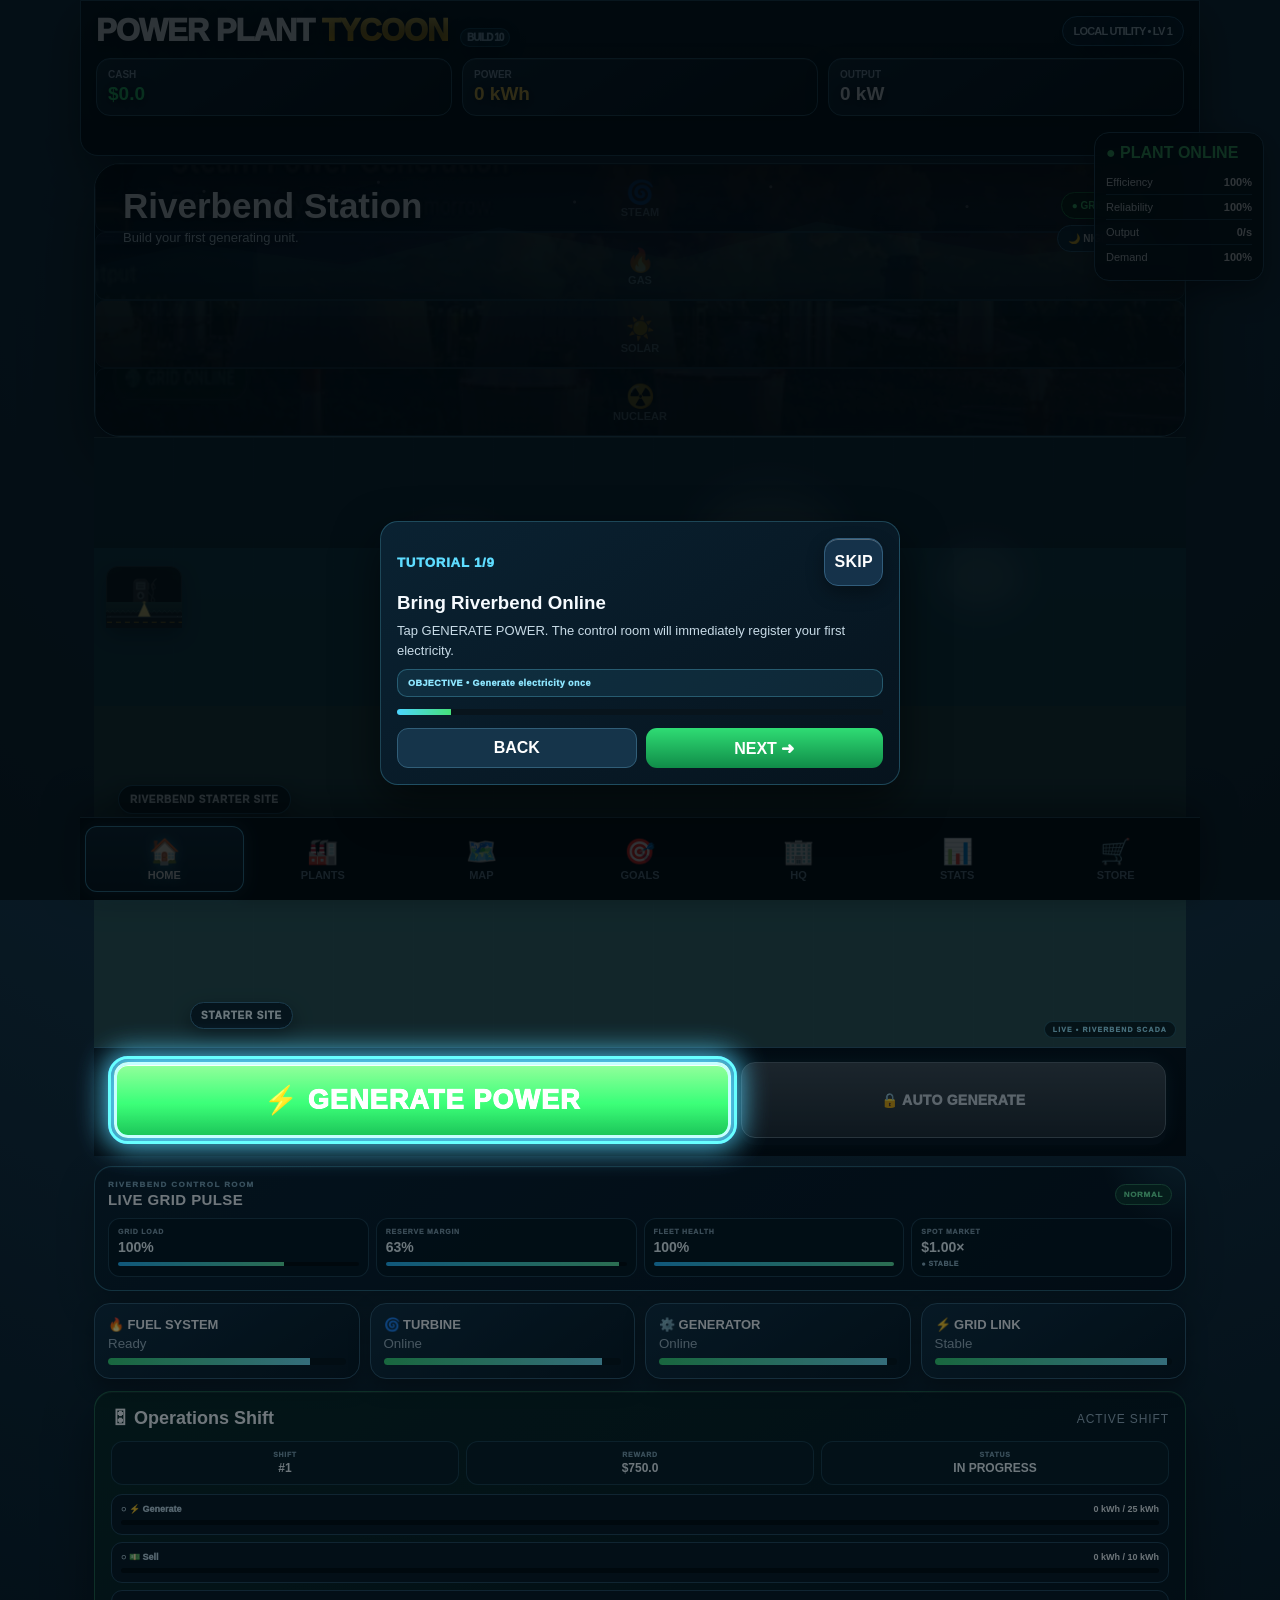
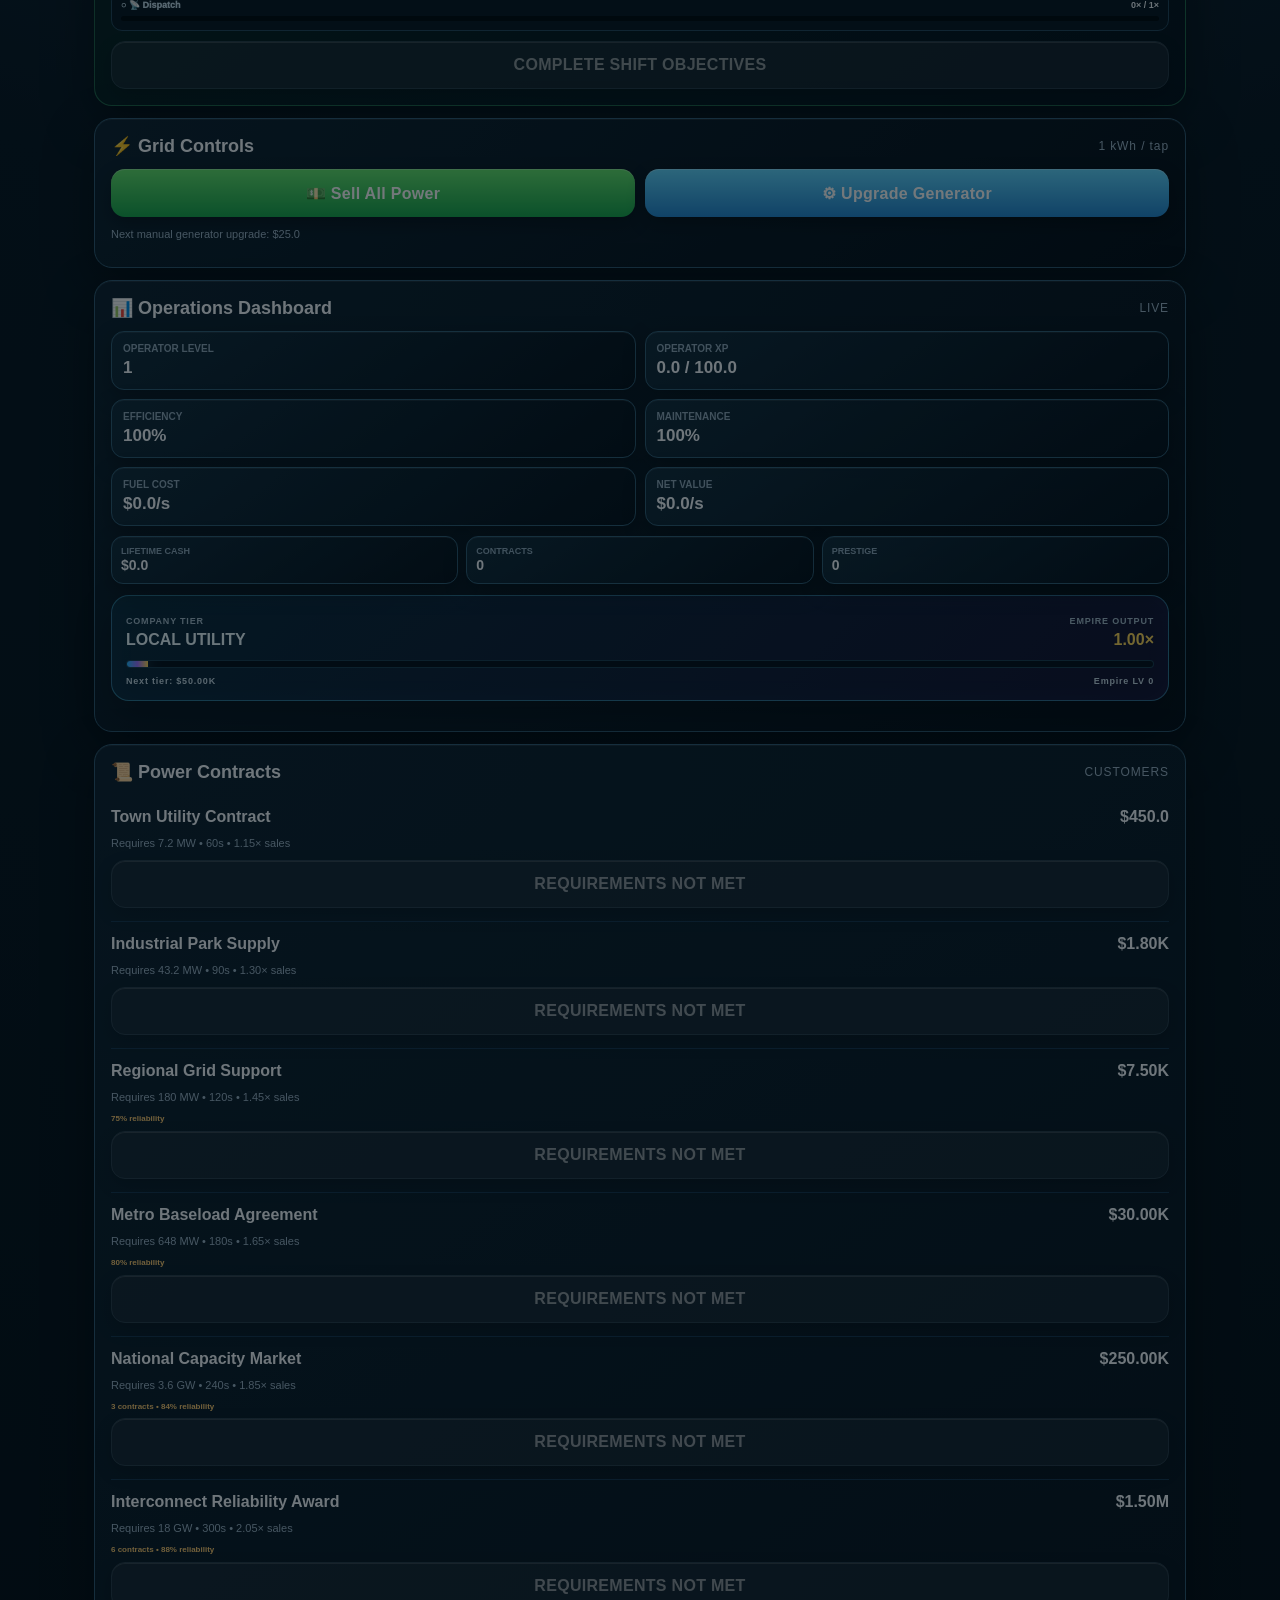
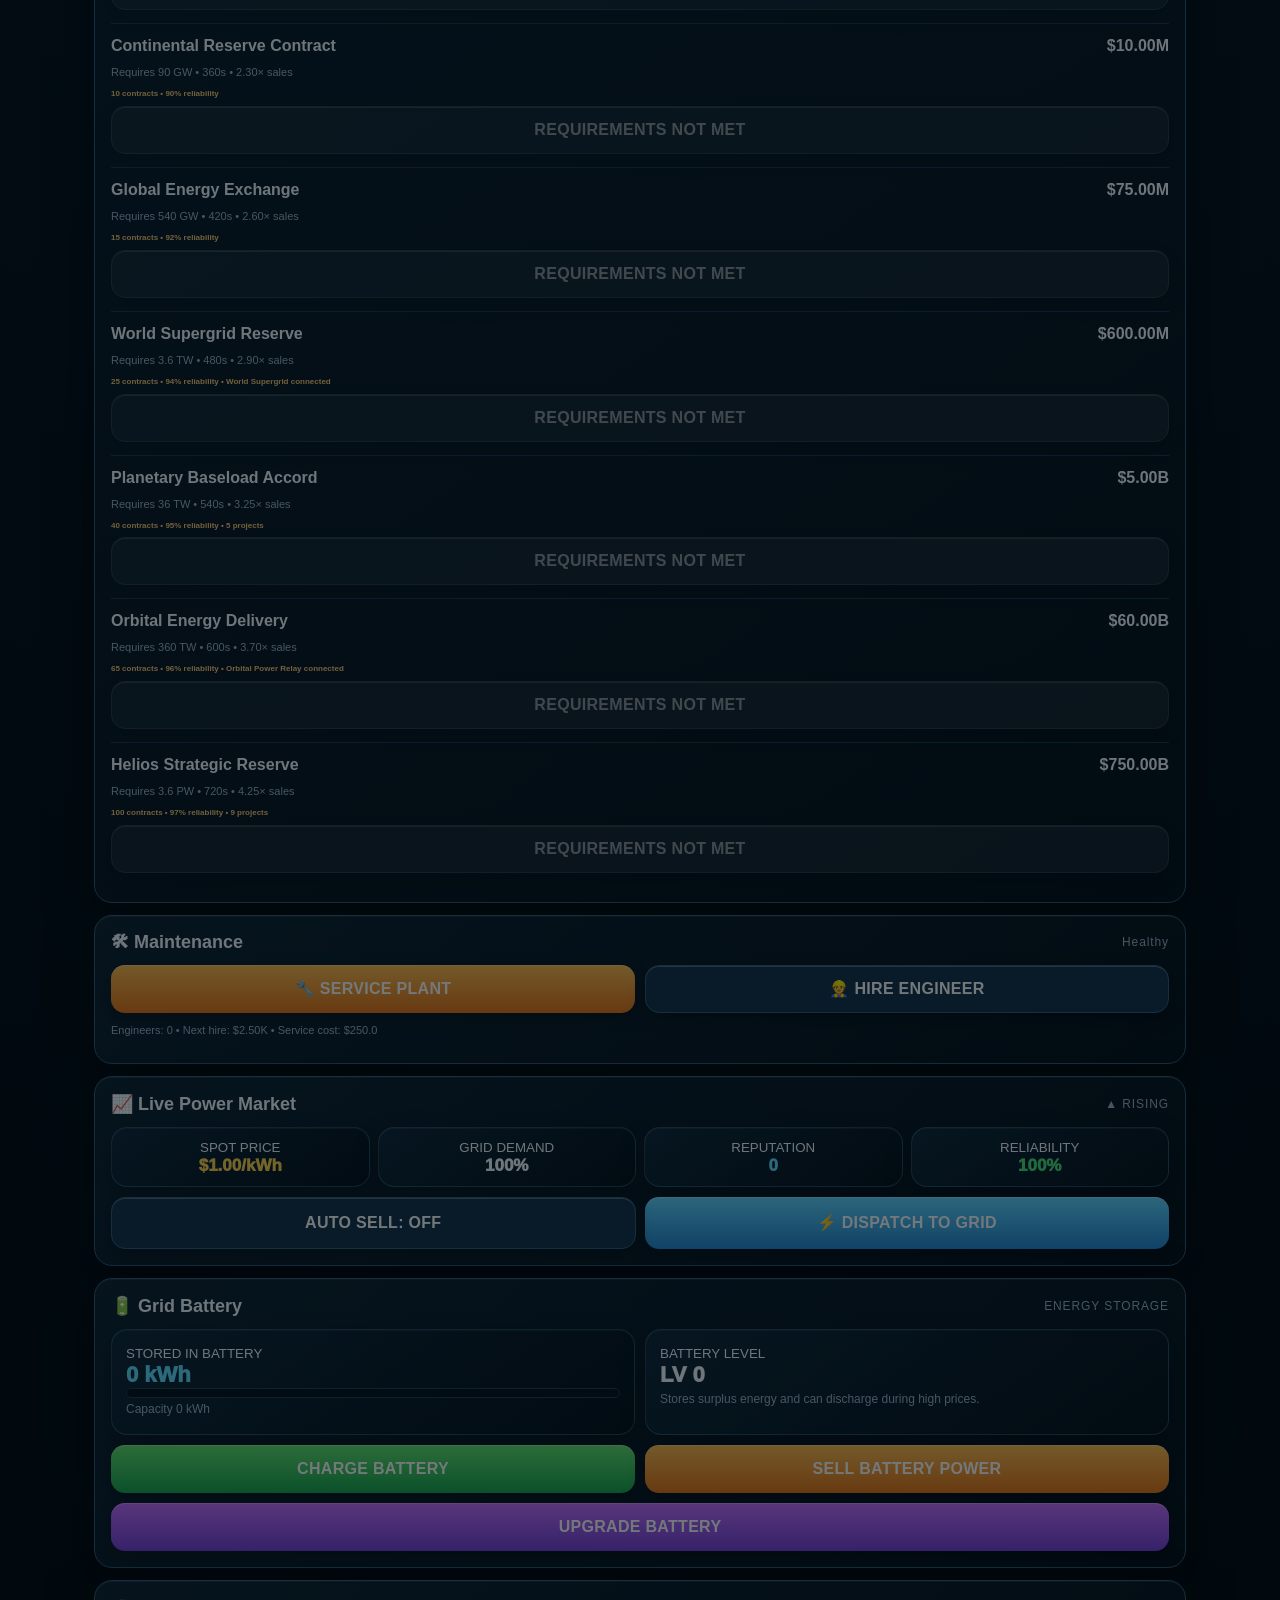
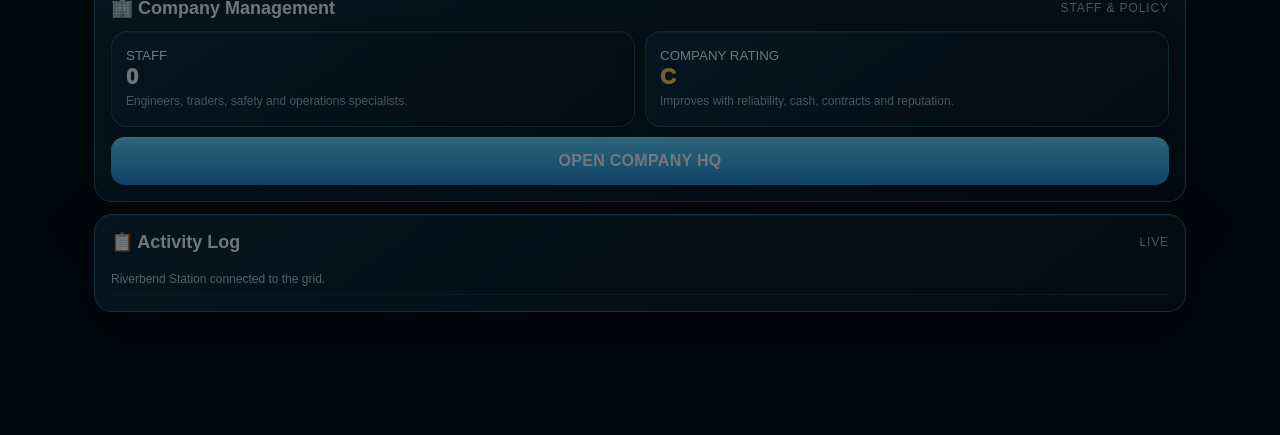
==== commit 70ae290b: "Build 10 major upgrade and guided tutorial" ====
--- a/index.html
+++ b/index.html
@@ -4,8 +4,8 @@
 <meta charset="UTF-8">
 <meta name="viewport" content="width=device-width,initial-scale=1,viewport-fit=cover,user-scalable=no">
 <meta name="theme-color" content="#07111b">
-<title>Power Plant Tycoon — App Store Transition RC1</title>
-<link rel="stylesheet" href="css/game.css?v=12"></head>
+<title>Power Plant Tycoon — Build 10 Major Upgrade</title>
+<link rel="stylesheet" href="css/game.css?v=13"></head>
 <body>
 <div id="bootSplashPremium">
   <div class="boot-card">
@@ -16,7 +16,7 @@
 </div>
 <div class="app">
 <header class="topbar">
-<div class="brand"><div class="logo">POWER PLANT <span>TYCOON</span> <small style="font-size:10px;color:#8fb4c9">RELEASE CANDIDATE 1</small></div><div id="rank" class="rank">GRID ROOKIE</div></div>
+<div class="brand"><div class="logo">POWER PLANT <span>TYCOON</span> <small style="font-size:10px;color:#8fb4c9">BUILD 10</small></div><div id="rank" class="rank">GRID ROOKIE</div></div>
 <div class="stats">
 <div class="stat cash"><small>CASH</small><b id="cash">$0</b></div>
 <div class="stat power"><small>POWER</small><b id="power">0 kWh</b></div>
@@ -161,7 +161,17 @@
 <div class="generate-wrap">
   <button class="generate" onclick="tapGenerate()">⚡ GENERATE POWER</button>
   <button id="autoGenerateBtn" class="auto-generate-btn" onclick="toggleAutoGenerate()">🔒 AUTO GENERATE</button>
-</div><div class="cp-equipment">
+</div>
+<div id="b10CommandDeck" class="b10-command-deck">
+  <div class="b10-deck-head"><div><small>RIVERBEND CONTROL ROOM</small><strong>LIVE GRID PULSE</strong></div><span id="b10AlertState">NORMAL</span></div>
+  <div class="b10-pulse-grid">
+    <div class="b10-pulse"><small>GRID LOAD</small><strong id="b10GridLoad">100%</strong><div class="b10-meter"><i id="b10GridLoadBar"></i></div></div>
+    <div class="b10-pulse"><small>RESERVE MARGIN</small><strong id="b10ReserveMargin">25%</strong><div class="b10-meter"><i id="b10ReserveBar"></i></div></div>
+    <div class="b10-pulse"><small>FLEET HEALTH</small><strong id="b10FleetHealth">100%</strong><div class="b10-meter"><i id="b10HealthBar"></i></div></div>
+    <div class="b10-pulse"><small>SPOT MARKET</small><strong id="b10MarketPrice">$1.00×</strong><div class="b10-market-trend" id="b10MarketSignal">STABLE</div></div>
+  </div>
+</div>
+<div class="cp-equipment">
   <div class="cp-equip"><strong>🔥 FUEL SYSTEM</strong><small id="cpFuelText">Ready</small><div class="bar"><i id="cpFuelBar" style="width:85%"></i></div></div>
   <div class="cp-equip"><strong>🌀 TURBINE</strong><small id="cpTurbineText">Online</small><div class="bar"><i id="cpTurbineBar" style="width:92%"></i></div></div>
   <div class="cp-equip"><strong>⚙️ GENERATOR</strong><small id="cpGeneratorText">Online</small><div class="bar"><i id="cpGeneratorBar" style="width:96%"></i></div></div>
@@ -176,6 +186,7 @@
 </div>
 
 <div id="eventBox" class="event"><h3 id="eventTitle">⚠ Plant Event</h3><p id="eventText"></p><button id="eventButton" class="btn orange" onclick="resolveEvent()">RESOLVE</button></div>
+<div class="card b10-shift-card"><div class="section-title"><h3>🎛 Operations Shift</h3><span id="b10ShiftBadge">ACTIVE SHIFT</span></div><div id="b10OpsShift"></div></div>
 <div class="card"><div class="section-title"><h3>⚡ Grid Controls</h3><span id="tapInfo">1 kWh/tap</span></div><div class="btnrow"><button id="sellBtn" class="btn green" onclick="sellPower()">💵 Sell All Power</button><button class="btn blue" onclick="upgradeTap()">⚙ Upgrade Generator</button></div><p class="small" id="tapCost"></p></div>
 <div class="card"><div class="section-title"><h3>📊 Operations Dashboard</h3><span>LIVE</span></div><div class="dashboard">
 <div class="dash"><small>OPERATOR LEVEL</small><b id="operatorLevel">1</b></div>
@@ -213,7 +224,7 @@
   </div>
   <div class="final-toolbar">
     <button id="autoSellBtn" class="btn dark" onclick="toggleAutoSell()">AUTO SELL: OFF</button>
-    <button class="btn blue" onclick="dispatchPower()">⚡ DISPATCH TO GRID</button>
+    <button id="tutorialDispatchBtn" class="btn blue" onclick="dispatchPower()">⚡ DISPATCH TO GRID</button>
   </div>
 </div>
 
@@ -266,6 +277,7 @@
 <section id="goals" class="page">
 <div class="page-hero goals-hero"><div><small>BOARD OBJECTIVES</small><h2>Empire Roadmap</h2><p>$65M is only the beginning. Progression now extends through decillions, Grid Credits, prestige milestones and repeatable Empire Levels.</p></div><div class="page-hero-icon">🏆</div></div>
 <div class="card phase-card"><div class="section-title"><h3>🧭 Strategic Progression</h3><span>MULTI-GATE</span></div><div id="nextPhase"></div></div>
+<div class="card b10-license-card"><div class="section-title"><h3>🪪 Grid Authority License</h3><span>CAREER PROGRESSION</span></div><div id="b10LicenseProgress"></div></div>
 <div class="card"><div class="section-title"><h3>🎯 Missions</h3><span>CASH REWARDS</span></div><div id="missionList"></div></div>
 <div class="card"><div class="section-title"><h3>🏆 Achievements</h3><span>CAREER MILESTONES</span></div><div id="achievementList"></div></div>
 <div class="card endgame empire-roadmap">
@@ -403,6 +415,7 @@
   </div>
   <h3 id="tutorialTitle2">Welcome to Riverbend</h3>
   <p id="tutorialText2">Generate your first electricity.</p>
+  <div id="tutorialObjective2" class="b10-tutorial-objective">OBJECTIVE • Generate power</div>
   <div class="tut-progress"><i id="tutorialProgress2" style="width:14%"></i></div>
   <div class="tut-actions">
     <button class="secondary" onclick="prevGuidedTutorial()">BACK</button>
@@ -432,5 +445,5 @@
 </div>
 
 <div id="offlineModal" class="modal"><div class="modalbox"><h2>⚡ Welcome Back</h2><p>Your power plants kept operating while you were away.</p><div id="offlineAmount" class="bigmoney">0 kWh</div><p id="offlineText"></p><button class="btn green" style="width:100%" onclick="closeOffline()">COLLECT</button></div></div>
-<script src="js/game.js?v=12"></script></body>
+<script src="js/game.js?v=13"></script></body>
 </html>
--- a/css/game.css
+++ b/css/game.css
@@ -2315,3 +2315,483 @@
 .legacy-upgrade{display:grid;grid-template-columns:42px minmax(0,1fr) auto;gap:10px;align-items:center;padding:11px;margin-top:9px;border-radius:15px;background:linear-gradient(145deg,#0d2638,#091823);border:1px solid #285b78}
 .legacy-upgrade strong,.legacy-upgrade small{display:block}.legacy-upgrade small{margin-top:4px;color:#9eb9cb;font-size:11px}.legacy-icon{font-size:25px;text-align:center}
 @media(max-width:520px){.legacy-summary{grid-template-columns:1fr 1fr}.legacy-upgrade{grid-template-columns:36px minmax(0,1fr);}.legacy-upgrade button{grid-column:1/-1;width:100%}}
+
+/* ===== PPT TEST BUILD HUD FIX ===== */
+@media (max-width:760px){
+
+  /* Keep Cash / Power / Output visible at all times */
+  .topbar{
+    position:fixed!important;
+    top:0!important;
+    left:50%!important;
+    transform:translateX(-50%)!important;
+    width:100%!important;
+    max-width:760px!important;
+    z-index:9999!important;
+    box-sizing:border-box!important;
+    padding:calc(env(safe-area-inset-top, 0px) + 5px) 8px 7px!important;
+    background:rgba(5,13,22,.97)!important;
+    border-bottom:1px solid rgba(91,207,255,.28)!important;
+    box-shadow:0 6px 18px rgba(0,0,0,.45)!important;
+  }
+
+  /* On phone, use the top area for gameplay stats */
+  .topbar .brand,
+  #marketTicker{
+    display:none!important;
+  }
+
+  .topbar .stats{
+    display:grid!important;
+    grid-template-columns:repeat(3,minmax(0,1fr))!important;
+    gap:6px!important;
+    width:100%!important;
+    margin:0!important;
+  }
+
+  .topbar .stat{
+    min-width:0!important;
+    padding:5px 4px!important;
+    text-align:center!important;
+    border-radius:8px!important;
+    background:rgba(10,25,38,.92)!important;
+    border:1px solid rgba(91,207,255,.20)!important;
+  }
+
+  .topbar .stat small{
+    display:block!important;
+    font-size:9px!important;
+    line-height:11px!important;
+    letter-spacing:.6px!important;
+  }
+
+  .topbar .stat b{
+    display:block!important;
+    font-size:15px!important;
+    line-height:18px!important;
+    white-space:nowrap!important;
+    overflow:hidden!important;
+    text-overflow:ellipsis!important;
+  }
+
+  /* Prevent the fixed HUD from covering the home screen */
+  .content{
+    padding-top:calc(58px + env(safe-area-inset-top, 0px))!important;
+  }
+}
+/* ===== END PPT TEST BUILD HUD FIX ===== */
+
+
+
+/* =========================================================
+   BUILD 10 — CONTROL ROOM / CAREER / OPERATIONS OVERHAUL
+   ========================================================= */
+:root{--b10-cyan:#67ddff;--b10-green:#51ee99;--b10-amber:#ffd25b;--b10-red:#ff6670;--b10-violet:#a989ff}
+body{background-image:radial-gradient(circle at 50% -10%,rgba(58,169,225,.13),transparent 34%),linear-gradient(180deg,#06131e 0%,#030a11 100%)}
+body.b10-peak-load .topbar{border-bottom-color:rgba(255,210,91,.48)!important;box-shadow:0 12px 42px rgba(255,166,30,.08),0 12px 40px rgba(0,0,0,.45)!important}
+body.b10-grid-critical .topbar{border-bottom-color:rgba(255,102,112,.62)!important;box-shadow:0 12px 42px rgba(255,75,92,.12),0 12px 40px rgba(0,0,0,.45)!important}
+body.b10-grid-critical #b10AlertState{color:#fff;background:linear-gradient(180deg,#d94350,#8f202c);border-color:#ff8790;animation:b10-alert-pulse 1.3s infinite}
+@keyframes b10-alert-pulse{50%{box-shadow:0 0 18px rgba(255,85,99,.45)}}
+
+/* Make the facility feel like a live control-room viewport. */
+#home .yard:before{content:"";position:absolute;inset:0;z-index:3;pointer-events:none;background:linear-gradient(180deg,rgba(103,221,255,.035),transparent 28%,transparent 72%,rgba(0,0,0,.17)),repeating-linear-gradient(90deg,transparent 0 79px,rgba(103,221,255,.025) 80px);mix-blend-mode:screen}
+#home .yard:after{content:"LIVE • RIVERBEND SCADA";position:absolute;right:10px;bottom:9px;z-index:16;padding:4px 8px;border-radius:999px;border:1px solid rgba(103,221,255,.3);background:rgba(3,14,22,.72);color:#9be9ff;font-size:7px;font-weight:1000;letter-spacing:1.1px;pointer-events:none}
+#home .generate{background:linear-gradient(180deg,#5eeaff,#20aee0)!important;color:#04151d!important;border-color:#91efff!important;box-shadow:0 7px 0 #0c6686,0 0 25px rgba(71,216,255,.22)!important}
+#home .generate:active{box-shadow:0 3px 0 #0c6686,0 0 13px rgba(71,216,255,.18)!important}
+
+.b10-command-deck{position:relative;margin:10px 0 0;padding:13px;border:1px solid rgba(103,221,255,.38);border-radius:18px;background:linear-gradient(145deg,rgba(9,31,46,.98),rgba(5,17,28,.98));box-shadow:0 15px 36px rgba(0,0,0,.27),inset 0 1px rgba(255,255,255,.04);overflow:hidden}
+.b10-command-deck:before{content:"";position:absolute;width:180px;height:180px;right:-90px;top:-110px;border-radius:50%;background:radial-gradient(circle,rgba(103,221,255,.18),transparent 68%);pointer-events:none}
+.b10-deck-head{display:flex;align-items:center;justify-content:space-between;gap:10px;margin-bottom:10px}.b10-deck-head small{display:block;color:#7ca6bc;font-size:8px;font-weight:1000;letter-spacing:1.4px}.b10-deck-head strong{display:block;margin-top:2px;font-size:15px;letter-spacing:.4px}.b10-deck-head>span{position:relative;z-index:2;padding:5px 8px;border-radius:999px;background:#0d332a;border:1px solid #2d7858;color:#70f0a6;font-size:8px;font-weight:1000;letter-spacing:.7px}
+.b10-pulse-grid{display:grid;grid-template-columns:repeat(4,minmax(0,1fr));gap:7px}.b10-pulse{min-width:0;padding:9px;border-radius:12px;background:rgba(5,20,31,.9);border:1px solid rgba(73,135,168,.36)}.b10-pulse small{display:block;color:#819eaf;font-size:7px;font-weight:1000;letter-spacing:.75px;white-space:nowrap}.b10-pulse strong{display:block;margin-top:4px;color:#eefaff;font-size:14px;white-space:nowrap;overflow:hidden;text-overflow:ellipsis}.b10-meter{height:4px;margin-top:7px;border-radius:99px;overflow:hidden;background:#02080d}.b10-meter i{display:block;height:100%;background:linear-gradient(90deg,#25b8ff,#60e9a4);transition:width .35s ease}.b10-market-trend{margin-top:5px;color:#91b4c7;font-size:7px;font-weight:1000;letter-spacing:.5px}
+
+.b10-shift-card{border-color:rgba(81,238,153,.35)!important;background:linear-gradient(145deg,rgba(8,38,36,.97),rgba(5,18,29,.98))!important}.b10-shift-summary{display:grid;grid-template-columns:repeat(3,1fr);gap:7px;margin-bottom:9px}.b10-shift-summary>div{padding:9px;border-radius:12px;background:#071b25;border:1px solid rgba(61,121,146,.38);text-align:center}.b10-shift-summary small{display:block;color:#7fa2b4;font-size:7px;font-weight:1000;letter-spacing:.7px}.b10-shift-summary strong{display:block;margin-top:3px;color:#f2fbff;font-size:12px}.b10-shift-objectives{display:grid;gap:7px}.b10-objective{padding:9px;border-radius:11px;background:#071722;border:1px solid #24475d}.b10-objective.done{border-color:rgba(81,238,153,.45);background:linear-gradient(145deg,#0b3027,#071c20)}.b10-objective>div:first-child{display:flex;justify-content:space-between;gap:9px;font-size:9px}.b10-objective span{font-weight:1000;color:#bfd7e5}.b10-objective b{color:#f1f7fa;text-align:right}.b10-objective-meter{height:5px;margin-top:6px;border-radius:999px;overflow:hidden;background:#02090e}.b10-objective-meter i{display:block;height:100%;background:linear-gradient(90deg,#31baff,#50eb9a,#ffd25b);transition:width .4s ease}
+
+.b10-license-card{border-color:rgba(169,137,255,.4)!important;background:linear-gradient(145deg,rgba(31,23,62,.96),rgba(6,18,31,.98))!important}.b10-license-current{display:grid;grid-template-columns:46px minmax(0,1fr) auto;gap:10px;align-items:center;padding:11px;border-radius:15px;background:#0b1b2b;border:1px solid rgba(169,137,255,.32)}.b10-license-icon{display:grid;place-items:center;width:44px;height:44px;border-radius:14px;background:linear-gradient(145deg,#17354c,#171f42);font-size:23px}.b10-license-current small{display:block;color:#927fcb;font-size:8px;font-weight:1000;letter-spacing:1px}.b10-license-current strong{display:block;margin-top:3px;font-size:14px;color:#f0ebff}.b10-license-current p{margin:4px 0 0;color:#9fb5c5;font-size:9px}.b10-license-current>span{padding:5px 7px;border-radius:999px;background:#211b45;border:1px solid #5f50a3;color:#cbbdff;font-size:8px;font-weight:1000}.b10-license-next{margin-top:9px;padding:10px;border-radius:13px;background:#071722;border:1px solid #263d63}.b10-license-next>div:first-child{display:flex;justify-content:space-between;gap:9px;font-size:9px}.b10-license-next span{font-weight:1000;color:#b7c8d6}.b10-license-next b{color:#ffd25b}.b10-license-meter{height:6px;margin:8px 0 6px;border-radius:999px;overflow:hidden;background:#02080e}.b10-license-meter i{display:block;height:100%;background:linear-gradient(90deg,#33b8ff,#a989ff,#ffd25b)}.b10-license-next small{color:#88a5b6;font-size:8px}.b10-license-max{margin-top:10px;padding:10px;border:1px solid rgba(81,238,153,.4);border-radius:12px;background:#0b2d25;color:#65f0a1;text-align:center;font-size:9px;font-weight:1000;letter-spacing:1px}
+
+/* Only one onboarding system is visible in Build 10. */
+#tutorialBox,#tutorialFinal{display:none!important}.b10-tutorial-objective{margin:9px 0 2px;padding:8px 10px;border-radius:10px;background:rgba(32,91,117,.28);border:1px solid rgba(103,221,255,.27);color:#8ee6ff;font-size:9px;font-weight:1000;letter-spacing:.45px}
+.tut-panel{border-color:rgba(103,221,255,.48)!important;box-shadow:0 24px 70px rgba(0,0,0,.55),0 0 30px rgba(72,196,255,.08)!important}.tut-spot{box-shadow:0 0 0 3px rgba(103,221,255,.82),0 0 0 9999px rgba(0,8,14,.55),0 0 30px rgba(103,221,255,.36)!important}
+
+/* Build 10 fleet identity: strategic cards feel more like technology tiers. */
+.plant-v7{transform:translateZ(0);transition:border-color .18s ease,transform .18s ease,box-shadow .18s ease}.plant-v7:hover{transform:translateY(-2px);box-shadow:0 18px 42px rgba(0,0,0,.34),0 0 18px rgba(81,181,231,.07)}.plant-era{color:#8ee8ff!important}.plant-v7.strategic-asset .plant-card-level{background:rgba(87,57,133,.82)!important;border-color:rgba(174,140,255,.52)!important}
+
+@media(max-width:760px){
+  .b10-command-deck{margin-top:8px;padding:10px;border-radius:15px}.b10-pulse-grid{grid-template-columns:repeat(2,minmax(0,1fr));gap:6px}.b10-pulse{padding:8px}.b10-pulse strong{font-size:13px}.b10-deck-head strong{font-size:13px}
+  .b10-shift-summary{grid-template-columns:repeat(3,minmax(0,1fr));gap:5px}.b10-shift-summary>div{padding:8px 4px}.b10-shift-summary strong{font-size:10px}.b10-objective>div:first-child{font-size:8px}
+  .b10-license-current{grid-template-columns:38px minmax(0,1fr);gap:8px}.b10-license-icon{width:38px;height:38px;font-size:20px}.b10-license-current>span{grid-column:1/-1;justify-self:start}.b10-license-current strong{font-size:12px}
+}
+@media(max-width:390px){.b10-pulse small{font-size:6px}.b10-pulse strong{font-size:12px}.b10-deck-head small{font-size:7px}.b10-shift-summary{grid-template-columns:1fr 1fr}.b10-shift-summary>div:last-child{grid-column:1/-1}}
+/* ===== END BUILD 10 MAJOR UPGRADE ===== */
+
+/* ===== BUILD 10 IPHONE HOME FIT ===== */
+@media (max-width:760px){
+  #home .yard{
+    height:190px!important;
+    min-height:190px!important;
+    max-height:190px!important;
+  }
+
+  #home .scene-label{
+    padding:6px 12px 5px!important;
+  }
+
+  #home .scene-label h2{
+    font-size:18px!important;
+  }
+
+  #home .scene-label p{
+    font-size:9px!important;
+  }
+
+  #home .statusstrip{
+    padding:0 8px 5px!important;
+  }
+
+  #home .statusstrip .pill{
+    padding:4px 6px!important;
+    font-size:8px!important;
+  }
+
+  #home .generate-wrap{
+    padding:6px 8px!important;
+  }
+
+  #home .generate{
+    min-height:52px!important;
+    font-size:16px!important;
+  }
+}
+
+@media (max-width:390px){
+  #home .yard{
+    height:175px!important;
+    min-height:175px!important;
+    max-height:175px!important;
+  }
+}
+/* ===== END BUILD 10 IPHONE HOME FIT ===== */
+
+/* ===== BUILD 10 TUTORIAL HIGHLIGHT FIX ===== */
+.tut-spot{
+  outline:3px solid #67ddff!important;
+  outline-offset:4px!important;
+  animation:b10TutorialPulse .8s ease-in-out infinite alternate!important;
+}
+
+#home .generate.tut-spot{
+  outline:4px solid #ffffff!important;
+  outline-offset:4px!important;
+  box-shadow:
+    0 0 0 5px #38d9ff,
+    0 0 32px 12px rgba(56,217,255,.75),
+    0 7px 0 #0c6686!important;
+  filter:brightness(1.2)!important;
+}
+
+@keyframes b10TutorialPulse{
+  from{filter:brightness(1)}
+  to{filter:brightness(1.3)}
+}
+/* ===== END BUILD 10 TUTORIAL HIGHLIGHT FIX ===== */
+
+/* ===== BUILD 10 TUTORIAL TARGET EMPHASIS ===== */
+.tut-panel{
+  border-color:rgba(103,221,255,.24)!important;
+  box-shadow:0 18px 45px rgba(0,0,0,.55)!important;
+  background:linear-gradient(145deg,#0a2232,#06131d)!important;
+}
+
+#home .generate.tut-spot{
+  position:relative!important;
+  z-index:250!important;
+  border:3px solid #ffffff!important;
+  outline:5px solid #57e6ff!important;
+  outline-offset:5px!important;
+  box-shadow:
+    0 0 0 8px rgba(87,230,255,.30),
+    0 0 38px 16px rgba(87,230,255,.95),
+    0 7px 0 #0c6686!important;
+  animation:b10TargetPulse .65s ease-in-out infinite alternate!important;
+}
+
+#home .generate.tut-spot::after{
+  content:"TAP HERE";
+  position:absolute;
+  right:12px;
+  top:-28px;
+  padding:4px 9px;
+  border-radius:999px;
+  background:#ffffff;
+  color:#06202a;
+  font-size:10px;
+  font-weight:1000;
+  letter-spacing:.8px;
+  box-shadow:0 0 18px rgba(255,255,255,.75);
+  pointer-events:none;
+}
+
+@keyframes b10TargetPulse{
+  from{
+    filter:brightness(1.05);
+    transform:scale(1);
+  }
+  to{
+    filter:brightness(1.4);
+    transform:scale(1.025);
+  }
+}
+/* ===== END BUILD 10 TUTORIAL TARGET EMPHASIS ===== */
+
+/* ===== BUILD 10 MATCH TUTORIAL TARGET STYLE ===== */
+#home .generate.tut-spot{
+  position:relative!important;
+  z-index:250!important;
+  transform:none!important;
+  filter:brightness(1.12)!important;
+
+  border:3px solid #9fffe4!important;
+  outline:3px solid #5de7ff!important;
+  outline-offset:3px!important;
+
+  box-shadow:
+    0 0 0 3px rgba(93,231,255,.28),
+    0 0 22px 8px rgba(93,231,255,.55)!important;
+
+  animation:b10TutorialPulse .8s ease-in-out infinite alternate!important;
+}
+
+#home .generate.tut-spot::after{
+  content:none!important;
+  display:none!important;
+}
+/* ===== END BUILD 10 MATCH TUTORIAL TARGET STYLE ===== */
+
+/* ===== BUILD 10 MATCH TUTORIAL TARGET STYLE ===== */
+#home .generate.tut-spot{
+  position:relative!important;
+  z-index:250!important;
+  transform:none!important;
+  filter:brightness(1.12)!important;
+
+  border:3px solid #9fffe4!important;
+  outline:3px solid #5de7ff!important;
+  outline-offset:3px!important;
+
+  box-shadow:
+    0 0 0 3px rgba(93,231,255,.28),
+    0 0 22px 8px rgba(93,231,255,.55)!important;
+
+  animation:b10TutorialPulse .8s ease-in-out infinite alternate!important;
+}
+
+#home .generate.tut-spot::after{
+  content:none!important;
+  display:none!important;
+}
+/* ===== END BUILD 10 MATCH TUTORIAL TARGET STYLE ===== */
+
+/* ===== BUILD 10 DIESEL TUTORIAL SPOTLIGHT ===== */
+button[data-tutorial="build-diesel"].tut-spot{
+  position:relative!important;
+  z-index:250!important;
+  opacity:1!important;
+  filter:brightness(1.45)!important;
+
+  outline:4px solid #67e7ff!important;
+  outline-offset:3px!important;
+
+  box-shadow:
+    0 0 0 4px rgba(103,231,255,.35),
+    0 0 28px 12px rgba(103,231,255,.85),
+    0 0 0 9999px rgba(0,8,14,.52)!important;
+
+  animation:none!important;
+}
+/* ===== END BUILD 10 DIESEL TUTORIAL SPOTLIGHT ===== */
+
+/* ===== BUILD 10 TUTORIAL 4 SELL-STYLE TARGET ===== */
+button[data-tutorial="build-diesel"].tut-spot{
+  opacity:1!important;
+  color:#ffffff!important;
+  font-weight:1000!important;
+
+  background:
+    linear-gradient(180deg,#7cf47c 0%,#34d966 52%,#18a94b 100%)!important;
+
+  border:3px solid #a8fff1!important;
+  outline:3px solid #5de7ff!important;
+  outline-offset:3px!important;
+
+  box-shadow:
+    inset 0 1px 0 rgba(255,255,255,.65),
+    0 0 0 3px rgba(93,231,255,.35),
+    0 0 28px 10px rgba(93,231,255,.70),
+    0 0 0 9999px rgba(0,8,14,.55)!important;
+
+  filter:brightness(1.12)!important;
+  animation:none!important;
+}
+/* ===== END BUILD 10 TUTORIAL 4 SELL-STYLE TARGET ===== */
+
+/* ===== BUILD 10 PLANT TUTORIAL STACKING FIX ===== */
+
+/* Let the tutorial target escape the plant-card stacking context */
+#plantList .plant-v7:has(button[data-tutorial="build-diesel"].tut-spot){
+  transform:none!important;
+  overflow:visible!important;
+  z-index:auto!important;
+}
+
+#plantList .plant-v7:has(button[data-tutorial="build-diesel"].tut-spot) .plant-card-content{
+  z-index:auto!important;
+}
+
+/* Now the real BUILD button can sit ABOVE the tutorial mask */
+#plantList button[data-tutorial="build-diesel"].tut-spot{
+  position:relative!important;
+  z-index:250!important;
+
+  background:linear-gradient(
+    180deg,
+    #7cff83 0%,
+    #35dc68 52%,
+    #18a84c 100%
+  )!important;
+
+  color:#fff!important;
+  opacity:1!important;
+  filter:brightness(1.18)!important;
+
+  border:3px solid #a8fff1!important;
+  outline:3px solid #58d8ff!important;
+  outline-offset:3px!important;
+
+  box-shadow:
+    0 0 0 3px rgba(88,216,255,.38),
+    0 0 28px 10px rgba(88,216,255,.72)!important;
+
+  animation:none!important;
+}
+/* ===== END BUILD 10 PLANT TUTORIAL STACKING FIX ===== */
+
+
+/* ===== BUILD 10 STEP 1 EXACT DIESEL-STYLE SPOTLIGHT ===== */
+
+/* Lift the Generate area above the tutorial dimming layer */
+#home .generate-wrap:has(.generate.tut-spot){
+  position:relative!important;
+  z-index:250!important;
+  overflow:visible!important;
+  transform:none!important;
+}
+
+/* Match the final stable Diesel tutorial treatment */
+#home .generate.tut-spot{
+  position:relative!important;
+  z-index:250!important;
+
+  background:linear-gradient(
+    180deg,
+    #7cff83 0%,
+    #35dc68 52%,
+    #18a84c 100%
+  )!important;
+
+  color:#ffffff!important;
+  opacity:1!important;
+  font-weight:1000!important;
+  filter:brightness(1.18)!important;
+
+  border:3px solid #a8fff1!important;
+  outline:3px solid #58d8ff!important;
+  outline-offset:3px!important;
+
+  box-shadow:
+    inset 0 1px 0 rgba(255,255,255,.65),
+    0 0 0 3px rgba(88,216,255,.38),
+    0 0 28px 10px rgba(88,216,255,.72),
+    0 0 0 9999px rgba(0,8,14,.55)!important;
+
+  animation:none!important;
+  transform:none!important;
+}
+
+#home .generate.tut-spot::after{
+  content:none!important;
+  display:none!important;
+}
+
+/* ===== END BUILD 10 STEP 1 EXACT DIESEL-STYLE SPOTLIGHT ===== */
+
+/* ===== BUILD 10 KEEP TUTORIAL PANEL ABOVE SPOTLIGHT ===== */
+.tut-panel{
+  position:fixed!important;
+  z-index:500!important;
+  opacity:1!important;
+  filter:none!important;
+}
+/* ===== END BUILD 10 KEEP TUTORIAL PANEL ABOVE SPOTLIGHT ===== */
+
+/* ===== BUILD 10 TUTORIAL 6 DISPATCH SPOTLIGHT ===== */
+#tutorialDispatchBtn.tut-spot{
+  position:relative!important;
+  z-index:250!important;
+
+  background:linear-gradient(
+    180deg,
+    #7cff83 0%,
+    #35dc68 52%,
+    #18a84c 100%
+  )!important;
+
+  color:#ffffff!important;
+  opacity:1!important;
+  font-weight:1000!important;
+  filter:brightness(1.18)!important;
+
+  border:3px solid #a8fff1!important;
+  outline:3px solid #58d8ff!important;
+  outline-offset:3px!important;
+
+  box-shadow:
+    inset 0 1px 0 rgba(255,255,255,.65),
+    0 0 0 3px rgba(88,216,255,.38),
+    0 0 28px 10px rgba(88,216,255,.72),
+    0 0 0 9999px rgba(0,8,14,.55)!important;
+
+  animation:none!important;
+  transform:none!important;
+}
+/* ===== END BUILD 10 TUTORIAL 6 DISPATCH SPOTLIGHT ===== */
+
+/* ===== BUILD 10 TUTORIAL 6 DISPATCH SPOTLIGHT ===== */
+#tutorialDispatchBtn.tut-spot{
+  position:relative!important;
+  z-index:250!important;
+
+  background:linear-gradient(
+    180deg,
+    #7cff83 0%,
+    #35dc68 52%,
+    #18a84c 100%
+  )!important;
+
+  color:#ffffff!important;
+  opacity:1!important;
+  font-weight:1000!important;
+  filter:brightness(1.18)!important;
+
+  border:3px solid #a8fff1!important;
+  outline:3px solid #58d8ff!important;
+  outline-offset:3px!important;
+
+  box-shadow:
+    inset 0 1px 0 rgba(255,255,255,.65),
+    0 0 0 3px rgba(88,216,255,.38),
+    0 0 28px 10px rgba(88,216,255,.72),
+    0 0 0 9999px rgba(0,8,14,.55)!important;
+
+  animation:none!important;
+  transform:none!important;
+}
+/* ===== END BUILD 10 TUTORIAL 6 DISPATCH SPOTLIGHT ===== */
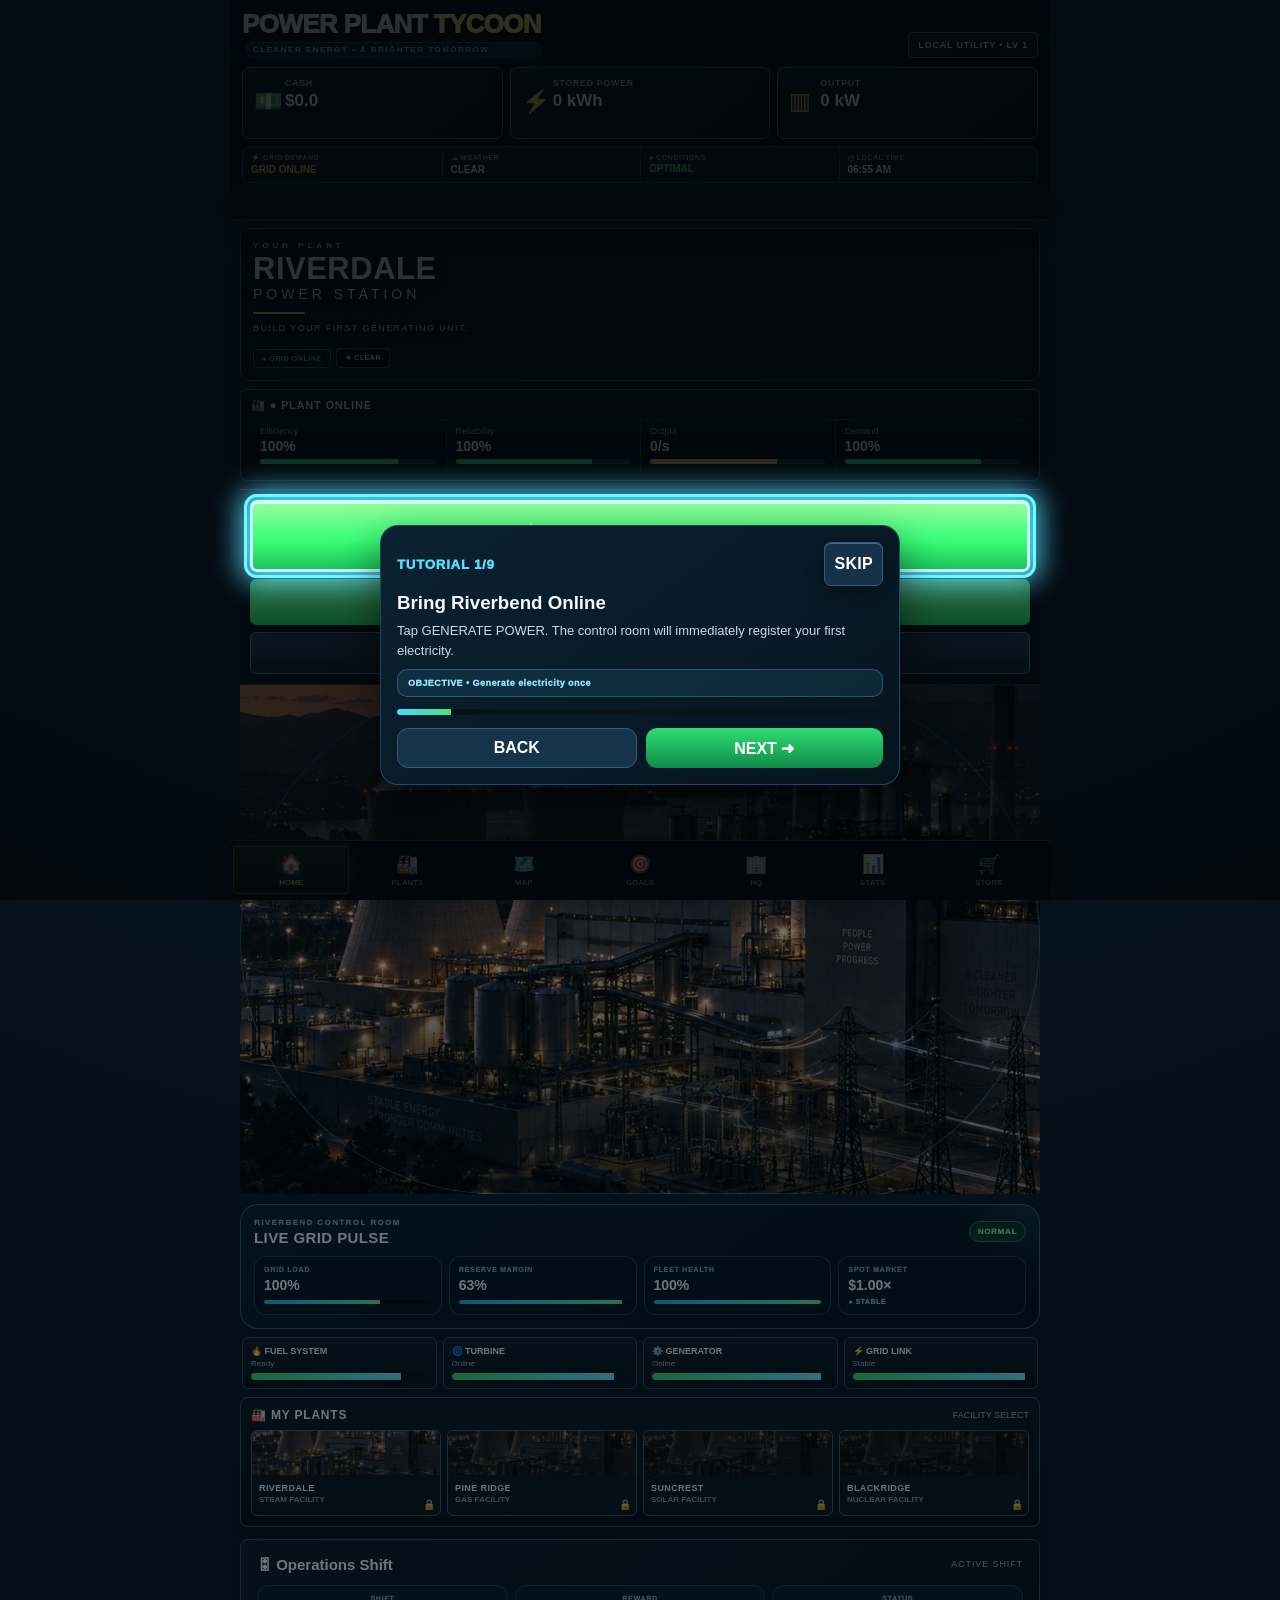
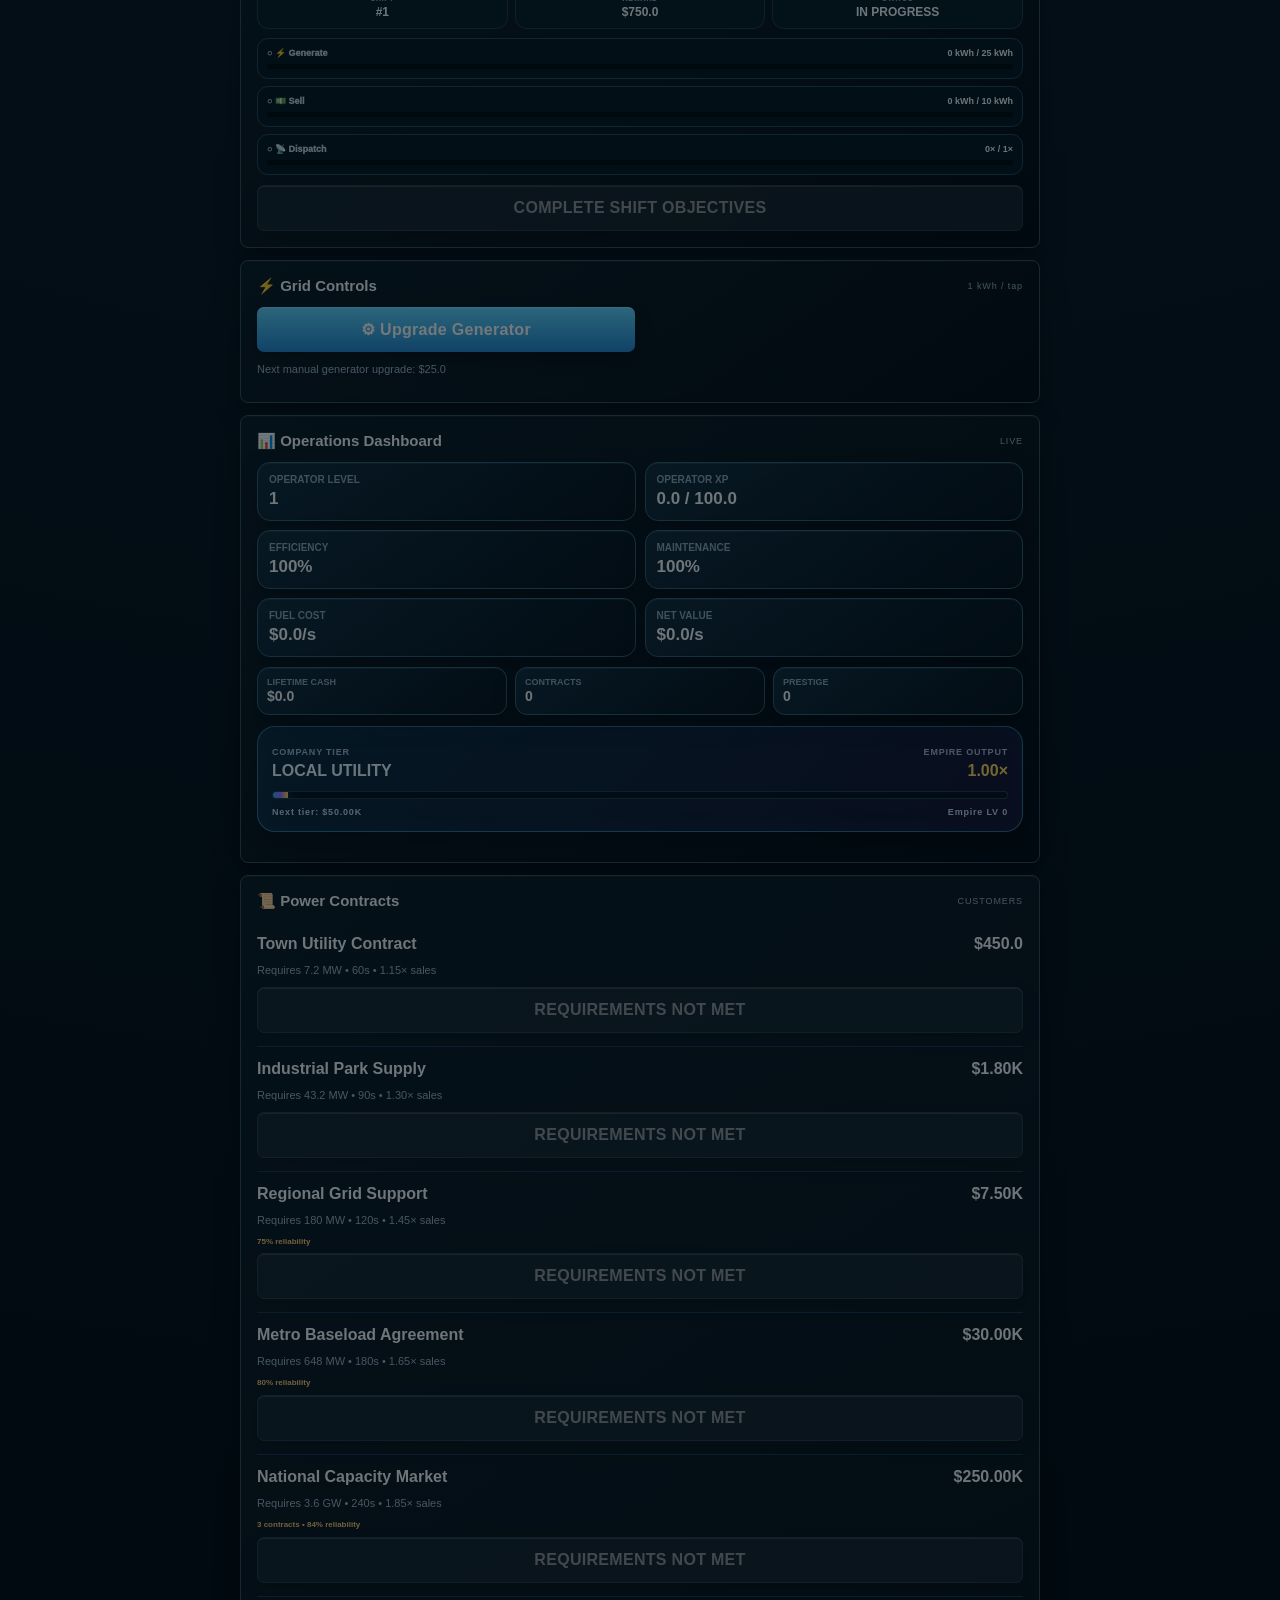
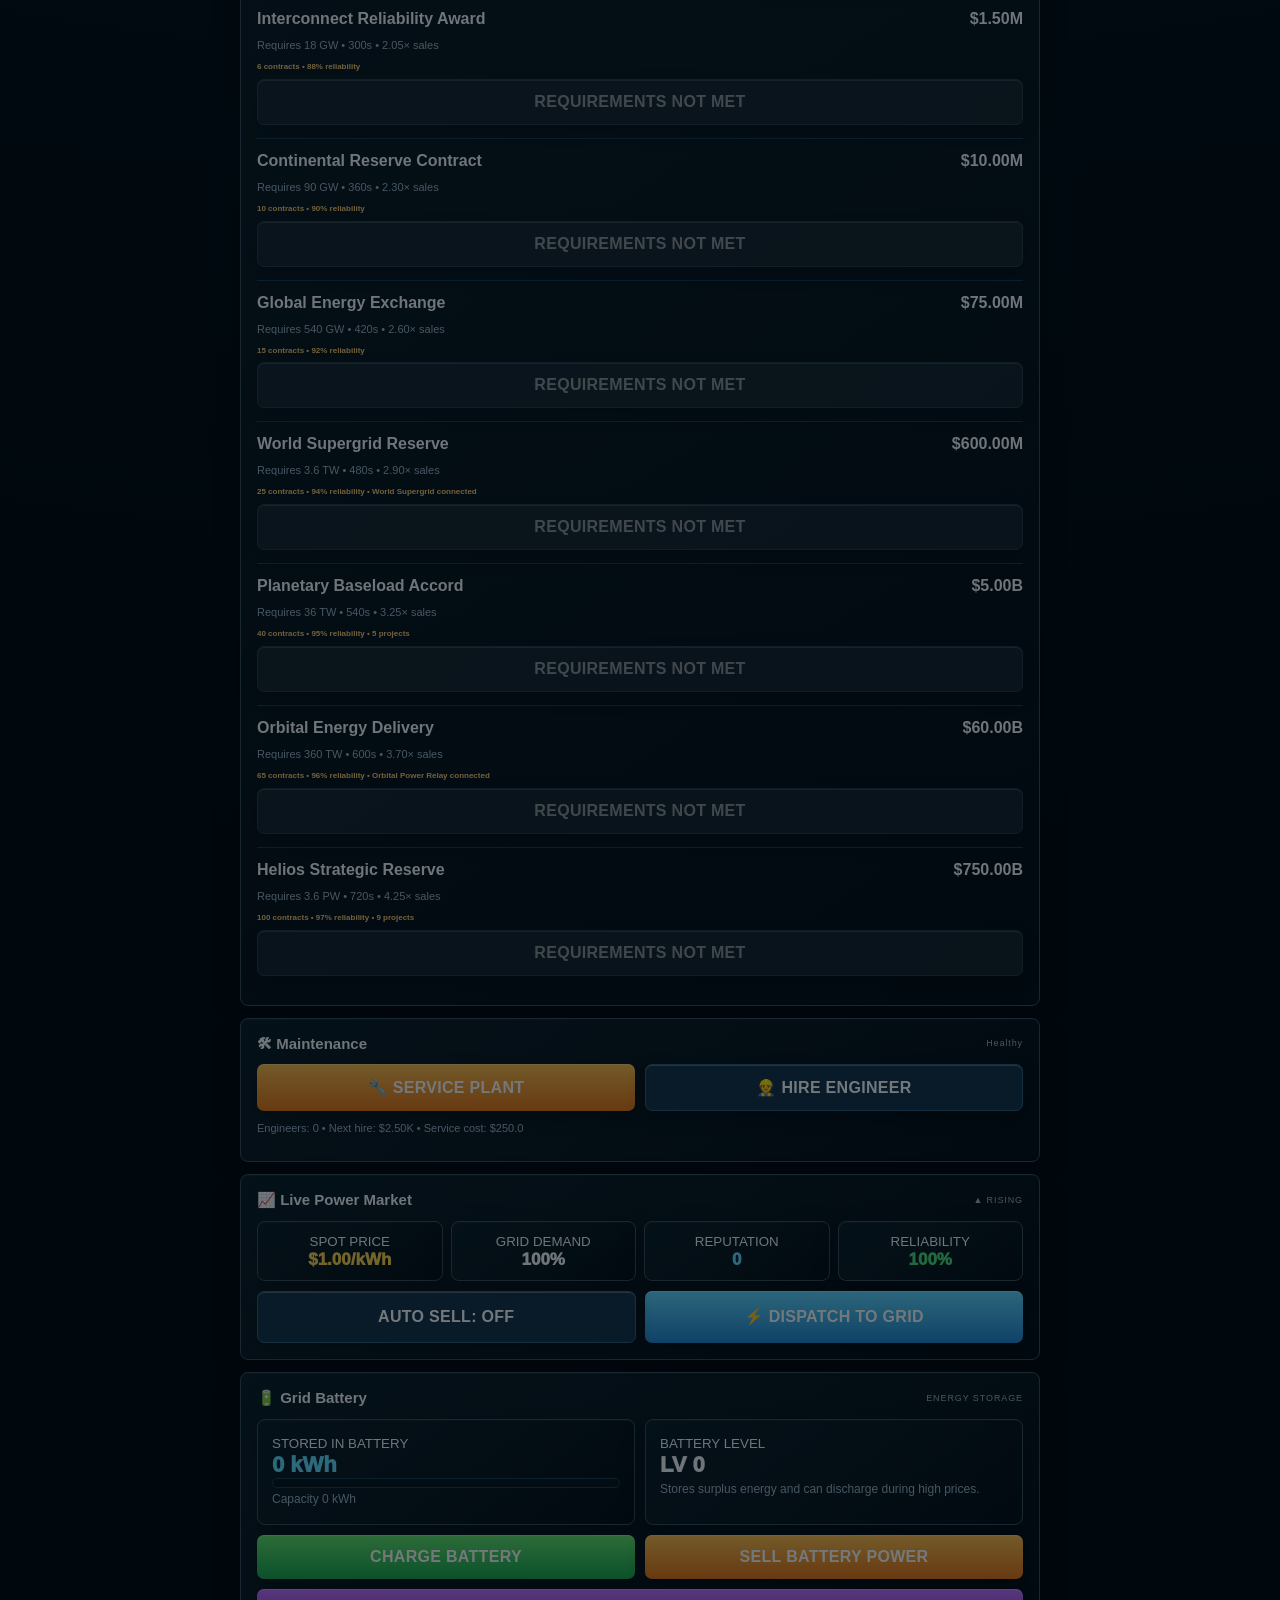
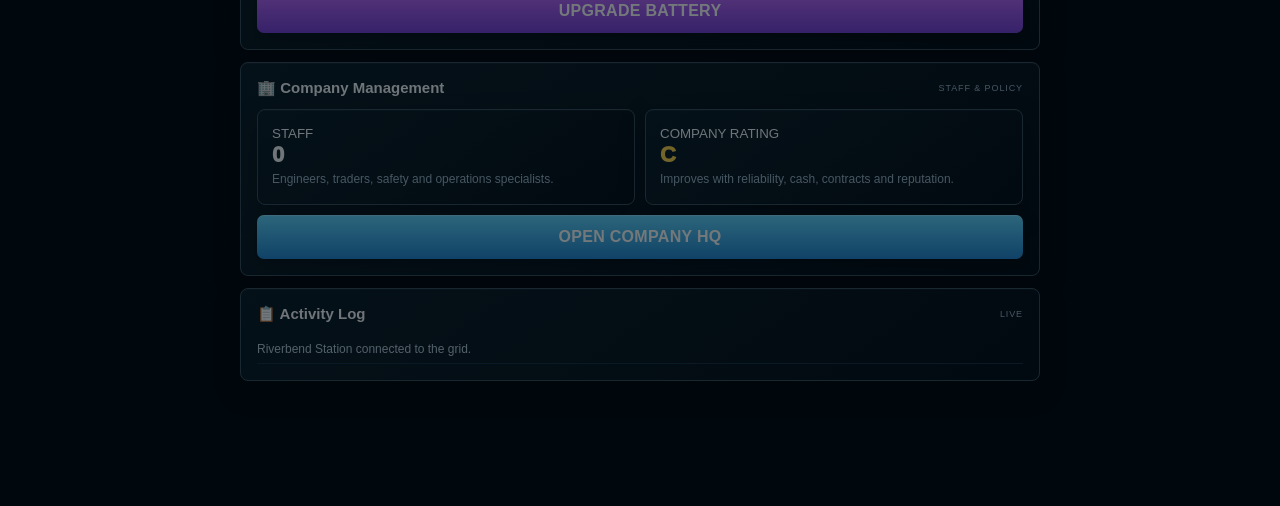
==== commit 72af51da: "Update Home and Plants layouts and improve Generate audio" ====
--- a/index.html
+++ b/index.html
@@ -4,9 +4,11 @@
 <meta charset="UTF-8">
 <meta name="viewport" content="width=device-width,initial-scale=1,viewport-fit=cover,user-scalable=no">
 <meta name="theme-color" content="#07111b">
-<title>Power Plant Tycoon — Build 10 Major Upgrade</title>
-<link rel="stylesheet" href="css/game.css?v=13"></head>
+<title>Power Plant Tycoon — Build 4 Cinematic Industrial</title>
+<link rel="stylesheet" href="css/game.css?v=plants-art-v2"></head>
 <body>
+<!-- PPT BUILD 4 CINEMATIC -->
+<!-- PPT BUILD 4 TOP HUD FIX HTML -->
 <div id="bootSplashPremium">
   <div class="boot-card">
     <h1>POWER PLANT <span>TYCOON</span></h1>
@@ -16,13 +18,19 @@
 </div>
 <div class="app">
 <header class="topbar">
-<div class="brand"><div class="logo">POWER PLANT <span>TYCOON</span> <small style="font-size:10px;color:#8fb4c9">BUILD 10</small></div><div id="rank" class="rank">GRID ROOKIE</div></div>
+<div class="brand"><div class="logo">POWER PLANT <span>TYCOON</span><small>CLEANER ENERGY • A BRIGHTER TOMORROW</small></div><div id="rank" class="rank">GRID ROOKIE</div></div>
 <div class="stats">
 <div class="stat cash"><small>CASH</small><b id="cash">$0</b></div>
-<div class="stat power"><small>POWER</small><b id="power">0 kWh</b></div>
+<div class="stat power"><small>STORED POWER</small><b id="power">0 kWh</b></div>
 <div class="stat"><small>OUTPUT</small><b id="output">0 kW</b></div>
 </div>
 
+<div class="b4-ops-strip">
+  <div><small>⚡ GRID DEMAND</small><b id="b4Grid">GRID ONLINE</b></div>
+  <div><small>☁ WEATHER</small><b id="b4Weather">CLEAR</b></div>
+  <div><small>● CONDITIONS</small><b id="b4Condition">OPTIMAL</b></div>
+  <div><small>◷ LOCAL TIME</small><b id="b4Clock">--:--</b></div>
+</div>
 <div id="marketTicker"><span id="tickerText">⚡ Riverbend Power Market initializing...</span></div>
 
 </header>
@@ -31,7 +39,7 @@
 <div class="hero">
 <div class="sky"><div class="sunmoon"></div></div>
 <div class="hills"></div>
-<div class="scene-label"><h2>Riverbend Station</h2><p id="sceneSub">Build your first generating unit.</p></div>
+<div class="scene-label"><small>YOUR PLANT</small><h2>RIVERDALE</h2><h3>POWER STATION</h3><p id="sceneSub">Reliable energy for a brighter tomorrow.</p></div>
 <div class="statusstrip"><div id="gridStatus" class="pill grid">● GRID ONLINE</div><div id="weather" class="pill">☀ CLEAR</div></div>
 
 
@@ -61,7 +69,10 @@
   <div class="r"><span>Output</span><b id="cpOut">0/s</b></div>
   <div class="r"><span>Demand</span><b id="cpDemand">100%</b></div>
 </div>
-<div class="yard">
+<!-- PPT HOME ACTION ORDER V3 --><div class="generate-wrap">
+  <button class="generate" onclick="tapGenerate()">⚡ GENERATE POWER</button>
+  <!-- PPT SELL POSITION V4 --><button id="sellBtn" class="btn green" onclick="sellPower()">💵 Sell All Power</button><button id="autoGenerateBtn" class="auto-generate-btn" onclick="toggleAutoGenerate()">🔒 AUTO GENERATE</button>
+</div><div class="yard">
 <div class="cinematic-fx"><i></i><i></i><i></i></div>
 <div id="viewStageBadge" class="view-stage-badge">LIVE FACILITY</div>
 <div class="cp-stage-rail">
@@ -158,10 +169,7 @@
 </div>
 
 </div>
-<div class="generate-wrap">
-  <button class="generate" onclick="tapGenerate()">⚡ GENERATE POWER</button>
-  <button id="autoGenerateBtn" class="auto-generate-btn" onclick="toggleAutoGenerate()">🔒 AUTO GENERATE</button>
-</div>
+
 <div id="b10CommandDeck" class="b10-command-deck">
   <div class="b10-deck-head"><div><small>RIVERBEND CONTROL ROOM</small><strong>LIVE GRID PULSE</strong></div><span id="b10AlertState">NORMAL</span></div>
   <div class="b10-pulse-grid">
@@ -179,6 +187,15 @@
 </div>
 
 
+<div class="b4-myplants">
+  <div class="b4-myplants-head"><strong>🏭 MY PLANTS</strong><span>FACILITY SELECT</span></div>
+  <div class="b4-plant-cards">
+    <button class="b4-plant-card" data-stage="steam" onclick="selectStageView('steam')"><b>RIVERDALE</b><small>STEAM FACILITY</small></button>
+    <button class="b4-plant-card" data-stage="gas" onclick="selectStageView('gas')"><b>PINE RIDGE</b><small>GAS FACILITY</small></button>
+    <button class="b4-plant-card" data-stage="solar" onclick="selectStageView('solar')"><b>SUNCREST</b><small>SOLAR FACILITY</small></button>
+    <button class="b4-plant-card" data-stage="nuclear" onclick="selectStageView('nuclear')"><b>BLACKRIDGE</b><small>NUCLEAR FACILITY</small></button>
+  </div>
+</div>
 <div id="tutorialBox" class="tutorial">
   <strong id="tutorialTitle">Welcome to Riverbend</strong>
   <p id="tutorialText" class="small">Generate power, sell it to the grid, then build your first generator.</p>
@@ -187,7 +204,7 @@
 
 <div id="eventBox" class="event"><h3 id="eventTitle">⚠ Plant Event</h3><p id="eventText"></p><button id="eventButton" class="btn orange" onclick="resolveEvent()">RESOLVE</button></div>
 <div class="card b10-shift-card"><div class="section-title"><h3>🎛 Operations Shift</h3><span id="b10ShiftBadge">ACTIVE SHIFT</span></div><div id="b10OpsShift"></div></div>
-<div class="card"><div class="section-title"><h3>⚡ Grid Controls</h3><span id="tapInfo">1 kWh/tap</span></div><div class="btnrow"><button id="sellBtn" class="btn green" onclick="sellPower()">💵 Sell All Power</button><button class="btn blue" onclick="upgradeTap()">⚙ Upgrade Generator</button></div><p class="small" id="tapCost"></p></div>
+<div class="card"><div class="section-title"><h3>⚡ Grid Controls</h3><span id="tapInfo">1 kWh/tap</span></div><div class="btnrow"><button class="btn blue" onclick="upgradeTap()">⚙ Upgrade Generator</button></div><p class="small" id="tapCost"></p></div>
 <div class="card"><div class="section-title"><h3>📊 Operations Dashboard</h3><span>LIVE</span></div><div class="dashboard">
 <div class="dash"><small>OPERATOR LEVEL</small><b id="operatorLevel">1</b></div>
 <div class="dash"><small>OPERATOR XP</small><b id="operatorXP">0 / 100</b></div>
@@ -445,5 +462,6 @@
 </div>
 
 <div id="offlineModal" class="modal"><div class="modalbox"><h2>⚡ Welcome Back</h2><p>Your power plants kept operating while you were away.</p><div id="offlineAmount" class="bigmoney">0 kWh</div><p id="offlineText"></p><button class="btn green" style="width:100%" onclick="closeOffline()">COLLECT</button></div></div>
-<script src="js/game.js?v=13"></script></body>
+<script src="js/game.js?v=13"></script>
+<script src="js/build4-ui.js"></script><script src="js/generate-audio-v1.js"></script></body>
 </html>
--- a/css/game.css
+++ b/css/game.css
@@ -2795,3 +2795,588 @@
   transform:none!important;
 }
 /* ===== END BUILD 10 TUTORIAL 6 DISPATCH SPOTLIGHT ===== */
+
+/* ================= PPT BUILD 4 — CINEMATIC INDUSTRIAL REALISM ================= */
+:root{
+  --b4-gold:#f8c33c;
+  --b4-gold2:#ffdf72;
+  --b4-panel:rgba(5,14,23,.94);
+  --b4-panel2:rgba(9,23,34,.92);
+  --b4-edge:rgba(155,187,207,.28);
+  --b4-text:#f5f8fb;
+  --b4-muted:#9fb0bd;
+  --b4-green:#47e27b;
+  --b4-amber:#f6bf35;
+}
+html,body{
+  background:
+    radial-gradient(circle at 50% -10%,#17344a 0,#081521 38%,#02070c 78%)!important;
+  color:var(--b4-text)!important;
+  font-family:-apple-system,BlinkMacSystemFont,"SF Pro Display","Segoe UI",Arial,sans-serif!important;
+}
+body:before{
+  content:"";position:fixed;inset:0;pointer-events:none;z-index:-1;
+  background:linear-gradient(180deg,rgba(255,255,255,.018),transparent 30%);
+}
+.app{max-width:820px!important}
+.content{padding:8px 10px 20px!important}
+.topbar{
+  position:sticky!important;top:0!important;z-index:80!important;
+  padding:12px 12px 10px!important;
+  background:linear-gradient(180deg,rgba(3,10,17,.985),rgba(5,16,25,.97))!important;
+  border:0!important;border-bottom:1px solid rgba(116,151,174,.34)!important;
+  border-radius:0!important;
+  box-shadow:0 18px 40px rgba(0,0,0,.52)!important;
+  backdrop-filter:blur(18px)!important;
+}
+.brand{align-items:flex-end!important;margin-bottom:9px!important}
+.brand .logo{
+  font-size:26px!important;line-height:.98!important;letter-spacing:-.65px!important;
+  color:#dfe4e7!important;text-shadow:0 3px 13px #000!important;
+}
+.brand .logo span{color:var(--b4-gold2)!important}
+.brand .logo small{
+  display:block!important;margin-top:5px!important;font-size:8px!important;
+  color:#aab7bf!important;letter-spacing:1.5px!important;font-weight:800!important;
+}
+.rank{
+  border-radius:4px!important;padding:7px 9px!important;
+  background:linear-gradient(180deg,#111f2b,#09131c)!important;
+  border:1px solid #506573!important;color:#e0e7eb!important;
+  letter-spacing:.8px!important;font-size:9px!important;
+}
+.stats{grid-template-columns:repeat(3,minmax(0,1fr))!important;gap:7px!important;margin-top:0!important}
+.stat{
+  min-height:72px!important;padding:10px 10px 9px 42px!important;position:relative!important;
+  border-radius:7px!important;
+  background:linear-gradient(145deg,rgba(12,27,39,.97),rgba(4,12,20,.98))!important;
+  border:1px solid #536672!important;
+  box-shadow:inset 0 1px rgba(255,255,255,.06),0 8px 18px rgba(0,0,0,.42)!important;
+}
+.stat:before{position:absolute;left:11px;top:20px;font-size:23px;filter:grayscale(.15)}
+.stat:nth-child(1):before{content:"💵"}.stat:nth-child(2):before{content:"⚡"}.stat:nth-child(3):before{content:"▥";color:var(--b4-gold)}
+.stat small{font-size:9px!important;letter-spacing:.6px!important;color:#aab8c2!important}
+.stat b{font-size:17px!important;color:#fff!important;white-space:nowrap!important;text-shadow:0 2px 7px #000!important}
+.stat:nth-child(1) b{color:#fff!important}.stat:nth-child(2) b{color:#fff!important}
+.b4-ops-strip{
+  display:grid;grid-template-columns:repeat(4,1fr);gap:0;margin-top:7px;
+  border:1px solid #334754;border-radius:7px;overflow:hidden;
+  background:linear-gradient(180deg,rgba(17,31,43,.98),rgba(8,17,26,.98));
+}
+.b4-ops-strip>div{padding:7px 8px;border-left:1px solid #334754;min-width:0}.b4-ops-strip>div:first-child{border-left:0}
+.b4-ops-strip small{display:block;font-size:7px;color:#92a2ad;font-weight:900;letter-spacing:.55px;white-space:nowrap}
+.b4-ops-strip b{display:block;margin-top:2px;font-size:10px;white-space:nowrap;overflow:hidden;text-overflow:ellipsis}
+#b4Grid{color:var(--b4-amber)}#b4Condition{color:var(--b4-green)}
+#marketTicker{margin-top:6px!important;padding:5px 0!important;opacity:.68!important;font-size:9px!important}
+
+#home .hero{
+  position:relative!important;display:block!important;height:auto!important;min-height:0!important;
+  border-radius:10px!important;border:1px solid #536674!important;overflow:hidden!important;
+  background:#07111a!important;box-shadow:0 20px 46px rgba(0,0,0,.56)!important;
+}
+#home .yard{
+  position:relative!important;width:100%!important;height:510px!important;min-height:510px!important;
+  margin:0!important;overflow:hidden!important;
+  background-image:
+    linear-gradient(180deg,rgba(2,9,15,.05) 0%,rgba(2,9,15,.04) 60%,rgba(2,9,15,.46) 100%),
+    url("../assets/build4_riverdale_hero.jpg")!important;
+  background-size:cover!important;background-position:center center!important;background-repeat:no-repeat!important;
+  filter:saturate(1.02) contrast(1.04)!important;
+}
+#home .yard:after{
+  content:"";position:absolute;inset:0;z-index:30;pointer-events:none;
+  background:linear-gradient(180deg,rgba(4,11,18,.03) 50%,rgba(3,10,16,.45) 100%);
+}
+#home .plant-art,#home .cinematic-fx,#home .stage-art-label,#home .view-stage-badge,#home .v10-stage-label,#home .premium-art-badge{display:none!important}
+#home .cp-stage-rail{display:none!important}
+#home .scene-label{
+  position:absolute!important;left:20px!important;top:34px!important;right:auto!important;z-index:55!important;
+  text-shadow:0 3px 14px #000,0 1px 2px #000!important;max-width:68%!important;
+}
+#home .scene-label small{display:block;font-size:8px!important;letter-spacing:4px!important;color:#d7dde2!important;font-weight:800!important}
+#home .scene-label h2{margin:4px 0 0!important;font-size:31px!important;line-height:.96!important;letter-spacing:.5px!important;color:#f3f3f1!important}
+#home .scene-label h3{margin:2px 0 10px!important;font-size:14px!important;letter-spacing:4px!important;font-weight:500!important;color:#e7e7e4!important}
+#home .scene-label p{margin:0!important;max-width:220px!important;font-size:9px!important;line-height:1.5!important;letter-spacing:1.4px!important;text-transform:uppercase!important;color:#d7dde2!important}
+#home .scene-label p:before{content:"";display:block;width:52px;height:2px;margin:0 0 8px;background:var(--b4-gold)}
+#home .statusstrip{
+  position:absolute!important;right:12px!important;top:14px!important;z-index:56!important;
+  display:flex!important;flex-direction:column!important;gap:5px!important;align-items:flex-end!important;
+}
+#home .pill{
+  padding:5px 8px!important;border-radius:4px!important;font-size:7px!important;letter-spacing:.6px!important;
+  background:rgba(4,12,20,.76)!important;border:1px solid rgba(118,145,162,.52)!important;
+  backdrop-filter:blur(7px)!important;color:#e5edf2!important;
+}
+#home .grid{color:#55e381!important;border-color:#347b50!important}
+#home .cp-plant-status{
+  position:absolute!important;left:12px!important;right:12px!important;bottom:12px!important;top:auto!important;z-index:58!important;
+  width:auto!important;padding:9px 10px 10px!important;border-radius:7px!important;
+  border:1px solid #536674!important;background:linear-gradient(180deg,rgba(7,19,29,.95),rgba(3,11,18,.96))!important;
+  backdrop-filter:blur(10px)!important;box-shadow:0 12px 28px rgba(0,0,0,.52)!important;
+  display:grid!important;grid-template-columns:repeat(4,minmax(0,1fr))!important;gap:0!important;
+}
+#home .cp-plant-status h4{grid-column:1/-1!important;margin:0 0 7px!important;font-size:11px!important;letter-spacing:.8px!important;color:#f0f5f8!important}
+#home .cp-plant-status h4:before{content:"🏭  ";filter:grayscale(1)}
+#home .cp-plant-status .r{
+  min-width:0!important;display:block!important;padding:6px 9px!important;border-top:1px solid #283b48!important;border-left:1px solid #283b48!important;font-size:9px!important;
+}
+#home .cp-plant-status .r:first-of-type{border-left:0!important}
+#home .cp-plant-status .r span{display:block!important;color:#99aab5!important;margin-bottom:2px!important}
+#home .cp-plant-status .r b{font-size:14px!important;color:#fff!important}
+#home .cp-plant-status .r:after{content:"";display:block;height:5px;margin-top:5px;border-radius:2px;background:linear-gradient(90deg,var(--b4-green) 0 78%,#293641 78% 100%)}
+#home .cp-plant-status .r:nth-of-type(3):after{background:linear-gradient(90deg,var(--b4-amber) 0 72%,#293641 72% 100%)}
+
+#home .generate-wrap{
+  position:relative!important;display:grid!important;grid-template-columns:1fr!important;gap:7px!important;
+  left:auto!important;right:auto!important;bottom:auto!important;margin:0!important;padding:10px!important;
+  background:linear-gradient(180deg,#07111a,#030a10)!important;border-top:1px solid #30424e!important;
+}
+#home .generate{
+  width:100%!important;min-height:72px!important;padding:14px!important;border-radius:7px!important;
+  border:2px solid #5f4814!important;color:#12100a!important;
+  background:
+    linear-gradient(110deg,rgba(255,255,255,.28),transparent 22%,transparent 72%,rgba(255,255,255,.12)),
+    linear-gradient(180deg,#ffe173,#e7ad23)!important;
+  box-shadow:inset 0 0 0 2px rgba(74,52,8,.22),inset 0 2px rgba(255,255,255,.48),0 0 22px rgba(255,191,38,.22),0 9px 22px rgba(0,0,0,.52)!important;
+  font-size:23px!important;font-weight:1000!important;letter-spacing:.2px!important;text-shadow:0 1px rgba(255,255,255,.26)!important;
+}
+#home .generate:after{content:"  ››";font-size:25px;letter-spacing:-5px}
+#home .auto-generate-btn{
+  min-height:42px!important;border-radius:6px!important;border:1px solid #41515d!important;
+  background:linear-gradient(180deg,#172632,#0a141c)!important;color:#cbd5dc!important;box-shadow:none!important;font-size:11px!important;
+}
+#home .auto-generate-btn.on{background:linear-gradient(180deg,#214d37,#10291e)!important;border-color:#3b8b5c!important;color:#68ec98!important}
+#home .cp-equipment{
+  display:grid!important;grid-template-columns:repeat(4,minmax(0,1fr))!important;gap:6px!important;
+  margin:8px 0 0!important;padding:0 2px!important;
+}
+#home .cp-equip{padding:8px!important;border-radius:6px!important;background:linear-gradient(180deg,#0d1c27,#07121a)!important;border:1px solid #344753!important;box-shadow:none!important}
+#home .cp-equip strong{font-size:9px!important}#home .cp-equip small{font-size:8px!important;margin:3px 0 5px!important}
+
+.b4-myplants{margin:8px 0 12px;padding:10px;border:1px solid #3d505d;border-radius:8px;background:linear-gradient(180deg,#0b1923,#050d13);box-shadow:0 12px 26px rgba(0,0,0,.38)}
+.b4-myplants-head{display:flex;align-items:center;justify-content:space-between;margin-bottom:8px}.b4-myplants-head strong{font-size:12px;letter-spacing:.8px}.b4-myplants-head span{font-size:9px;color:#9dacb6}
+.b4-plant-cards{display:grid;grid-template-columns:repeat(4,minmax(0,1fr));gap:6px}
+.b4-plant-card{position:relative;min-height:86px;padding:48px 7px 7px;text-align:left;border:1px solid #485965;border-radius:6px;color:#edf3f6;background:#0a151e;overflow:hidden;font-weight:800}
+.b4-plant-card:before{content:"";position:absolute;inset:0 0 auto;height:44px;background-image:linear-gradient(180deg,transparent,rgba(2,8,13,.55)),url("../assets/build4_riverdale_hero.jpg");background-size:cover;background-position:center 55%}
+.b4-plant-card:nth-child(2):before{filter:saturate(.72) brightness(.72);background-position:25% 50%}.b4-plant-card:nth-child(3):before{filter:saturate(.45) brightness(.58);background-position:60% 50%}.b4-plant-card:nth-child(4):before{filter:saturate(.3) brightness(.5);background-position:85% 50%}
+.b4-plant-card b,.b4-plant-card small{position:relative;z-index:2;display:block}.b4-plant-card b{font-size:9px;letter-spacing:.4px}.b4-plant-card small{margin-top:2px;font-size:8px;color:#8e9ca6}
+.b4-plant-card.active{border-color:var(--b4-gold)!important;box-shadow:0 0 0 1px rgba(255,204,67,.45),0 0 14px rgba(255,190,43,.2)}
+.b4-plant-card.active small{color:#5bea88}.b4-plant-card.locked:after{content:"🔒";position:absolute;right:5px;bottom:5px;font-size:10px;z-index:3}
+
+.card,.uf-panel,.setting,.asset,.region,.storeitem{
+  border-radius:8px!important;border-color:#394d5a!important;
+  background:linear-gradient(145deg,rgba(12,28,39,.96),rgba(4,12,19,.98))!important;
+  box-shadow:0 10px 24px rgba(0,0,0,.34),inset 0 1px rgba(255,255,255,.035)!important;
+}
+.section-title h3{font-size:15px!important}.section-title span{font-size:9px!important}
+.btn{border-radius:7px!important;min-height:44px!important}
+.nav{
+  width:min(820px,100%)!important;padding:5px 3px calc(6px + env(safe-area-inset-bottom))!important;
+  background:linear-gradient(180deg,rgba(5,14,22,.99),rgba(2,8,13,.995))!important;
+  border-top:1px solid #3a4e5a!important;box-shadow:0 -10px 26px rgba(0,0,0,.48)!important;
+  backdrop-filter:blur(18px)!important;
+}
+.nav button{padding:7px 1px!important;border-radius:3px!important;font-size:8px!important;color:#94a3ad!important}
+.nav button i{font-size:18px!important}.nav button.active{color:#ffd45a!important;background:linear-gradient(180deg,rgba(107,78,18,.34),rgba(55,40,11,.18))!important;box-shadow:inset 0 0 0 1px rgba(255,202,58,.35),0 0 15px rgba(255,188,38,.12)!important}
+
+@media(max-width:560px){
+  .content{padding:6px 6px 18px!important}.topbar{padding:9px 7px 8px!important}.brand .logo{font-size:22px!important}.rank{font-size:7px!important;padding:6px!important}
+  .stat{min-height:62px!important;padding:8px 5px 7px 31px!important}.stat:before{left:7px!important;top:19px!important;font-size:17px!important}.stat small{font-size:7px!important}.stat b{font-size:13px!important}
+  .b4-ops-strip>div{padding:6px 5px!important}.b4-ops-strip small{font-size:6px!important}.b4-ops-strip b{font-size:8px!important}
+  #home .yard{height:455px!important;min-height:455px!important;background-position:52% center!important}
+  #home .scene-label{left:12px!important;top:28px!important;max-width:70%!important}#home .scene-label h2{font-size:25px!important}#home .scene-label h3{font-size:11px!important;letter-spacing:2.8px!important}#home .scene-label p{font-size:7px!important}
+  #home .statusstrip{right:7px!important;top:8px!important}.pill{font-size:6px!important}
+  #home .cp-plant-status{left:7px!important;right:7px!important;bottom:7px!important;padding:7px!important}#home .cp-plant-status h4{font-size:9px!important}#home .cp-plant-status .r{padding:5px 4px!important;font-size:7px!important}#home .cp-plant-status .r b{font-size:11px!important}
+  #home .generate{min-height:64px!important;font-size:18px!important}.b4-plant-card{min-height:78px!important;padding:44px 5px 5px!important}.b4-plant-card b{font-size:7px!important}.b4-plant-card small{font-size:7px!important}
+  #home .cp-equipment{grid-template-columns:repeat(2,1fr)!important}
+}
+@media(max-width:390px){
+  .b4-ops-strip{grid-template-columns:repeat(2,1fr)!important}.b4-ops-strip>div:nth-child(3){border-left:0!important;border-top:1px solid #334754}.b4-ops-strip>div:nth-child(4){border-top:1px solid #334754}
+  #home .yard{height:430px!important;min-height:430px!important}.b4-plant-cards{grid-template-columns:repeat(2,1fr)!important}
+}
+
+/* ================= PPT BUILD 4 TOP HUD FIX =================
+   Mobile-only correction for the clipped Build 4 header.
+   Core game logic is intentionally untouched.
+================================================================ */
+
+@media (max-width:760px){
+
+  html,body{
+    width:100%!important;
+    max-width:100%!important;
+    overflow-x:hidden!important;
+  }
+
+  .app{
+    width:100%!important;
+    max-width:100%!important;
+    min-width:0!important;
+    margin:0!important;
+    overflow-x:hidden!important;
+  }
+
+  .topbar{
+    position:relative!important;
+    top:auto!important;
+    left:auto!important;
+    right:auto!important;
+
+    width:100%!important;
+    max-width:100%!important;
+    min-width:0!important;
+
+    margin:0!important;
+    padding:8px 7px 7px!important;
+
+    overflow:hidden!important;
+    border-radius:0!important;
+    box-sizing:border-box!important;
+  }
+
+  .brand{
+    position:relative!important;
+
+    width:100%!important;
+    min-width:0!important;
+
+    display:flex!important;
+    align-items:flex-end!important;
+    justify-content:space-between!important;
+
+    gap:7px!important;
+    margin:0 0 7px!important;
+    padding:0!important;
+
+    overflow:hidden!important;
+  }
+
+  .brand .logo{
+    flex:1 1 auto!important;
+    min-width:0!important;
+    max-width:68%!important;
+
+    margin:0!important;
+    padding:0!important;
+
+    font-size:20px!important;
+    line-height:.94!important;
+    letter-spacing:-.45px!important;
+
+    white-space:nowrap!important;
+    overflow:hidden!important;
+    text-overflow:clip!important;
+  }
+
+  .brand .logo span{
+    color:#ffdc68!important;
+  }
+
+  /* The generated target uses a clean corporate tagline instead of
+     the older rank capsule in the header. The rank still exists in
+     game state; only this mobile header presentation is hidden. */
+  .brand .logo small{
+    display:none!important;
+  }
+
+  .brand:after{
+    content:"CLEANER ENERGY\A A BRIGHTER TOMORROW"!important;
+
+    flex:0 0 30%!important;
+    min-width:0!important;
+
+    white-space:pre!important;
+    text-align:right!important;
+
+    font-size:5.7px!important;
+    line-height:1.28!important;
+    font-weight:800!important;
+    letter-spacing:.7px!important;
+
+    color:#b5c0c7!important;
+
+    padding-right:4px!important;
+    border-right:1px solid #d6ac39!important;
+  }
+
+  .rank{
+    display:none!important;
+  }
+
+  .stats{
+    display:grid!important;
+    grid-template-columns:repeat(3,minmax(0,1fr))!important;
+
+    width:100%!important;
+    max-width:100%!important;
+    min-width:0!important;
+
+    gap:4px!important;
+    margin:0!important;
+    padding:0!important;
+  }
+
+  .stat{
+    position:relative!important;
+
+    width:auto!important;
+    max-width:100%!important;
+    min-width:0!important;
+    min-height:57px!important;
+
+    margin:0!important;
+    padding:7px 4px 6px 27px!important;
+
+    overflow:hidden!important;
+
+    border-radius:6px!important;
+    box-sizing:border-box!important;
+  }
+
+  .stat:before{
+    left:6px!important;
+    top:17px!important;
+    font-size:14px!important;
+  }
+
+  .stat small{
+    display:block!important;
+
+    max-width:100%!important;
+
+    margin:0!important;
+
+    font-size:6px!important;
+    line-height:1.05!important;
+    letter-spacing:.15px!important;
+    font-weight:900!important;
+
+    white-space:nowrap!important;
+    overflow:hidden!important;
+    text-overflow:ellipsis!important;
+  }
+
+  .stat b{
+    display:block!important;
+
+    max-width:100%!important;
+
+    margin-top:3px!important;
+
+    font-size:12px!important;
+    line-height:1!important;
+    letter-spacing:-.1px!important;
+
+    white-space:nowrap!important;
+    overflow:hidden!important;
+    text-overflow:ellipsis!important;
+  }
+
+  /* subtle stored-power meter like the approved visual target */
+  .stat.power:after{
+    content:""!important;
+    display:block!important;
+
+    width:78%!important;
+    height:2px!important;
+
+    margin-top:5px!important;
+
+    border-radius:2px!important;
+    background:
+      linear-gradient(90deg,#5fd8ef 0 68%,#34444e 68% 100%)!important;
+  }
+
+  .b4-ops-strip{
+    display:grid!important;
+    grid-template-columns:repeat(4,minmax(0,1fr))!important;
+
+    width:100%!important;
+    max-width:100%!important;
+    min-width:0!important;
+
+    gap:0!important;
+
+    margin:5px 0 0!important;
+    padding:0!important;
+
+    overflow:hidden!important;
+    border-radius:5px!important;
+  }
+
+  .b4-ops-strip>div{
+    min-width:0!important;
+
+    padding:5px 3px!important;
+
+    overflow:hidden!important;
+  }
+
+  .b4-ops-strip small{
+    display:block!important;
+
+    max-width:100%!important;
+
+    font-size:4.9px!important;
+    line-height:1.05!important;
+    letter-spacing:.05px!important;
+
+    white-space:nowrap!important;
+    overflow:hidden!important;
+    text-overflow:ellipsis!important;
+  }
+
+  .b4-ops-strip b{
+    display:block!important;
+
+    max-width:100%!important;
+
+    margin-top:2px!important;
+
+    font-size:7px!important;
+    line-height:1.05!important;
+
+    white-space:nowrap!important;
+    overflow:hidden!important;
+    text-overflow:ellipsis!important;
+  }
+
+  #marketTicker{
+    display:none!important;
+  }
+}
+
+@media (max-width:390px){
+
+  .topbar{
+    padding-left:6px!important;
+    padding-right:6px!important;
+  }
+
+  .brand .logo{
+    font-size:18px!important;
+    max-width:67%!important;
+  }
+
+  .brand:after{
+    flex-basis:31%!important;
+    font-size:5px!important;
+    letter-spacing:.5px!important;
+  }
+
+  .stat{
+    min-height:53px!important;
+    padding-left:24px!important;
+  }
+
+  .stat:before{
+    left:5px!important;
+    top:16px!important;
+    font-size:12px!important;
+  }
+
+  .stat small{
+    font-size:5.4px!important;
+  }
+
+  .stat b{
+    font-size:10.5px!important;
+  }
+
+  .b4-ops-strip small{
+    font-size:4.4px!important;
+  }
+
+  .b4-ops-strip b{
+    font-size:6.3px!important;
+  }
+}
+
+/* PPT BUILD 4 HUD RECOVERY V2 */
+@media (max-width:760px){
+  .app > .topbar{
+    position:relative!important;inset:auto!important;transform:none!important;
+    width:100%!important;max-width:100%!important;min-width:0!important;
+    height:auto!important;margin:0!important;padding:10px 8px 8px!important;
+  }
+  .topbar .brand{display:flex!important;align-items:center!important;gap:8px!important;}
+  .topbar .brand .logo{
+    flex:1 1 auto!important;max-width:none!important;white-space:normal!important;
+    overflow:visible!important;font-size:20px!important;line-height:1.05!important;
+  }
+  .topbar .brand .logo span{display:block!important;}
+  .topbar .brand:after{flex:0 0 31%!important;font-size:6px!important;letter-spacing:.4px!important;}
+  .topbar .stats{gap:5px!important;}
+  .topbar .stat{padding:7px 4px!important;text-align:center!important;min-height:54px!important;}
+  .topbar .stat:before{display:none!important;}
+  .topbar .stat small{font-size:8px!important;line-height:12px!important;letter-spacing:.2px!important;}
+  .topbar .stat b{font-size:14px!important;line-height:18px!important;}
+  .topbar .stat.power:after{margin:4px auto 0!important;}
+  .topbar .b4-ops-strip small{font-size:6px!important;line-height:9px!important;}
+  .topbar .b4-ops-strip b{font-size:8px!important;line-height:11px!important;}
+  .topbar .b4-ops-strip>div{border-top:0!important;}
+}
+/* The supplied HTML places these panels beside the yard, not inside it. */
+#home > .hero{height:auto!important;min-height:0!important;padding:12px!important;}
+#home > .hero > .sky,#home > .hero > .hills,#home > .hero > .cp-stage{display:none!important;}
+#home > .hero > .scene-label{position:relative!important;inset:auto!important;max-width:none!important;padding:0!important;}
+#home > .hero > .statusstrip{position:relative!important;inset:auto!important;flex-direction:row!important;flex-wrap:wrap!important;margin-top:12px!important;}
+#home > .cp-plant-status{position:relative!important;inset:auto!important;width:100%!important;margin:8px 0!important;transform:none!important;}
+
+/* PPT BUILD 4 HOME RECOVERY V3 */
+@media(max-width:760px){
+  /* This legacy card is invisible on phones; do not reserve space for it. */
+  #home > .cp-plant-status{display:none!important;margin:0!important;}
+  #home > .generate-wrap{
+    position:relative!important;inset:auto!important;transform:none!important;
+    width:100%!important;margin:8px 0!important;padding:8px!important;
+    height:auto!important;min-height:0!important;max-height:none!important;
+    visibility:visible!important;opacity:1!important;overflow:visible!important;
+  }
+  #home > .generate-wrap > .generate{min-height:54px!important;padding:12px!important;}
+  #home > .generate-wrap > .auto-generate-btn{min-height:36px!important;padding:8px!important;}
+  #home > .yard{
+    height:clamp(220px,32vh,300px)!important;
+    min-height:0!important;max-height:none!important;
+    margin:0!important;border-radius:8px!important;
+  }
+  /* Remove an inherited circular decoration over the photograph. */
+  #home > .yard:before{display:none!important;content:none!important;}
+}
+
+/* PPT BUILD 4 HOME RECOVERY V4 */
+#home > .generate-wrap > #sellBtn{
+  position:relative!important;inset:auto!important;width:100%!important;
+  min-height:46px!important;margin:0!important;padding:10px!important;
+  font-size:16px!important;font-weight:900!important;border-radius:7px!important;
+}
+
+/* PPT PLANTS PRESENTATION V1 */
+#plants #plantList .plant-v7{
+  position:relative!important;display:block!important;padding:0!important;
+  height:auto!important;min-height:0!important;overflow:hidden!important;
+  margin:12px 0!important;border:1px solid #48545d!important;border-radius:9px!important;
+  background:#09151e!important;transform:none!important;
+}
+#plants #plantList .plant-card-bg{
+  position:relative!important;inset:auto!important;height:100px!important;width:100%!important;
+  /* Use the per-plant inline artwork supplied by renderPlants. */
+  background-size:cover!important;background-position:center 48%!important;transform:none!important;
+  border-bottom:1px solid #48545d!important;
+}
+#plants #plantList .plant-card-shade{display:none!important;}
+#plants #plantList .plant-card-content{position:relative!important;padding:13px!important;background:#09151e!important;}
+#plants #plantList .plant-card-top{display:flex!important;align-items:flex-start!important;flex-wrap:wrap!important;gap:8px!important;}
+#plants #plantList .plant-card-name{flex:1 1 155px!important;min-width:0!important;font-size:19px!important;line-height:1.2!important;color:#f1f2ee!important;}
+#plants #plantList .plant-era{color:#b6a679!important;font-size:8px!important;line-height:1.5!important;letter-spacing:1.3px!important;margin-top:6px!important;}
+#plants #plantList .plant-card-level{flex:0 0 auto!important;font-size:9px!important;line-height:1.4!important;border-radius:4px!important;background:#17242d!important;border:1px solid #59636c!important;color:#e2e8eb!important;padding:5px 7px!important;}
+#plants #plantList .plant-card-meta{margin:11px 0 7px!important;color:#b7c1c7!important;font-size:11px!important;line-height:1.5!important;}
+#plants #plantList .plant-card-output{color:#8cddae!important;font-size:12px!important;line-height:1.5!important;}
+#plants #plantList .mastery-strip{border-radius:4px!important;margin:10px 0!important;font-size:9px!important;flex-wrap:wrap!important;}
+#plants #plantList .plant-card-actions{display:grid!important;grid-template-columns:1fr!important;gap:7px!important;margin-top:12px!important;}
+#plants #plantList .plant-card-actions button{width:100%!important;min-height:44px!important;padding:11px!important;border-radius:5px!important;border:1px solid #a78029!important;background:linear-gradient(#ffe179,#deb035)!important;color:#211a09!important;font-size:12px!important;line-height:1.35!important;box-shadow:inset 0 1px #fff6!important;}
+#plants #plantList .plant-card-actions .view-btn,#plants #plantList .plant-card-actions .master-btn{background:linear-gradient(#1b2b36,#0d1b25)!important;border-color:#465966!important;color:#ccd5db!important;box-shadow:none!important;}
+#plants #plantList .plant-card-actions .master-btn.ready{color:#ffda78!important;border-color:#a78029!important;}
+#plants #plantList .plant-card-actions button:disabled{opacity:.5!important;}
+#plants #plantList .strategic-asset:after{top:10px!important;right:10px!important;background:#101c25ed!important;border:1px solid #a78029!important;color:#ffda78!important;border-radius:3px!important;padding:5px 7px!important;}
+#plants .page-hero{background:linear-gradient(140deg,#172630,#08131c)!important;border-color:#48545d!important;border-radius:8px!important;}
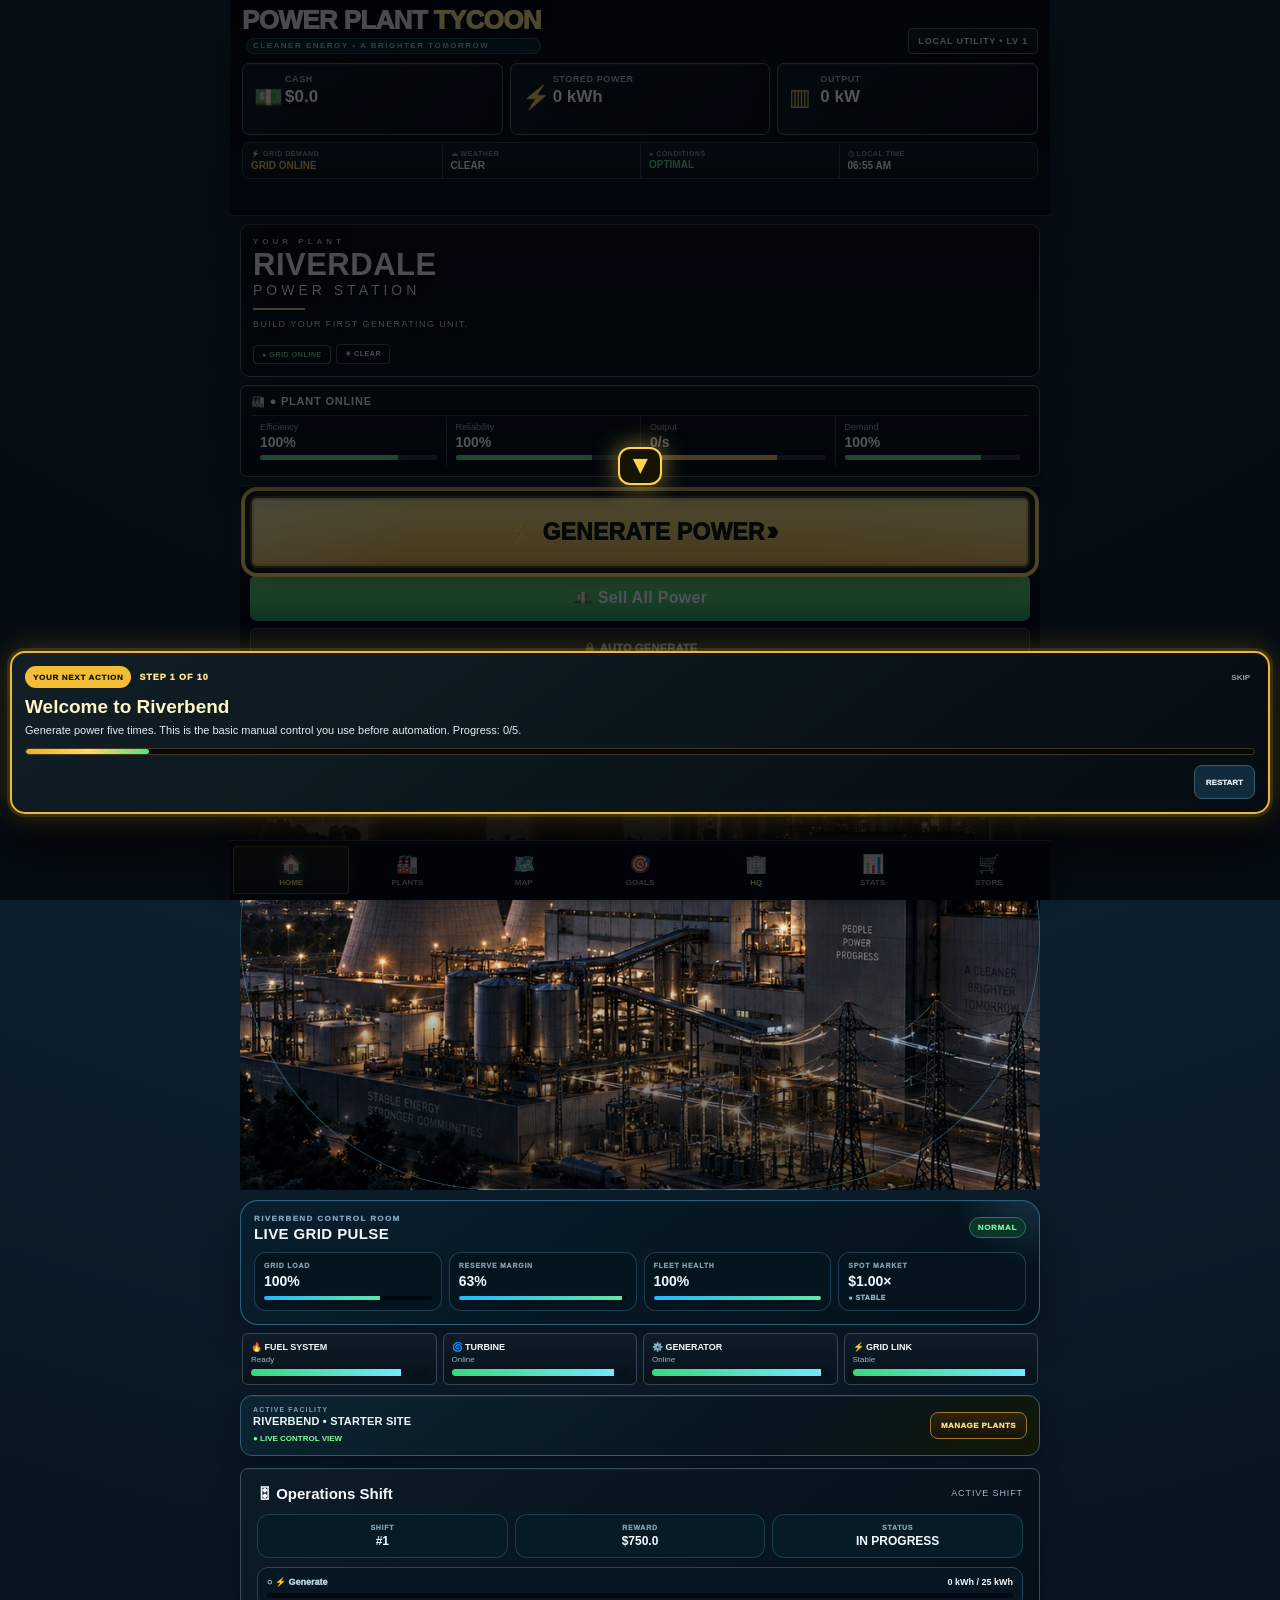
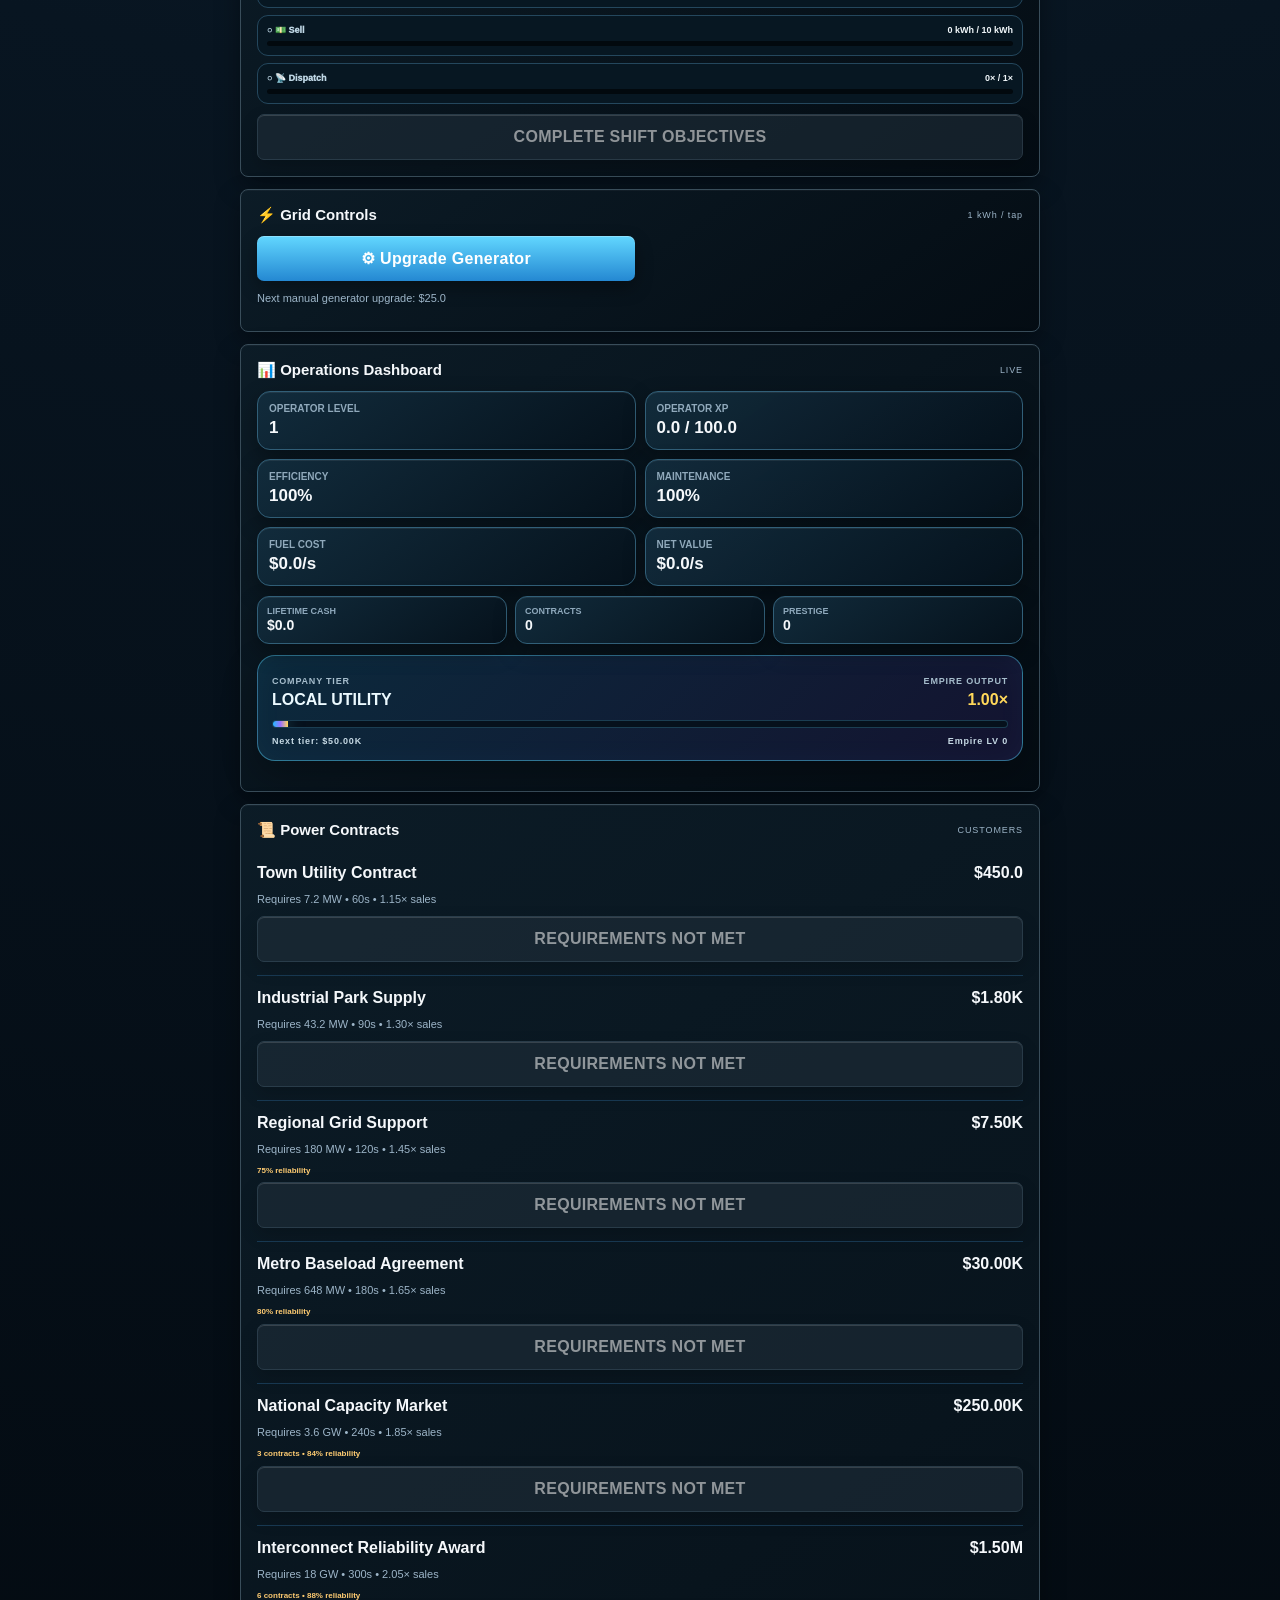
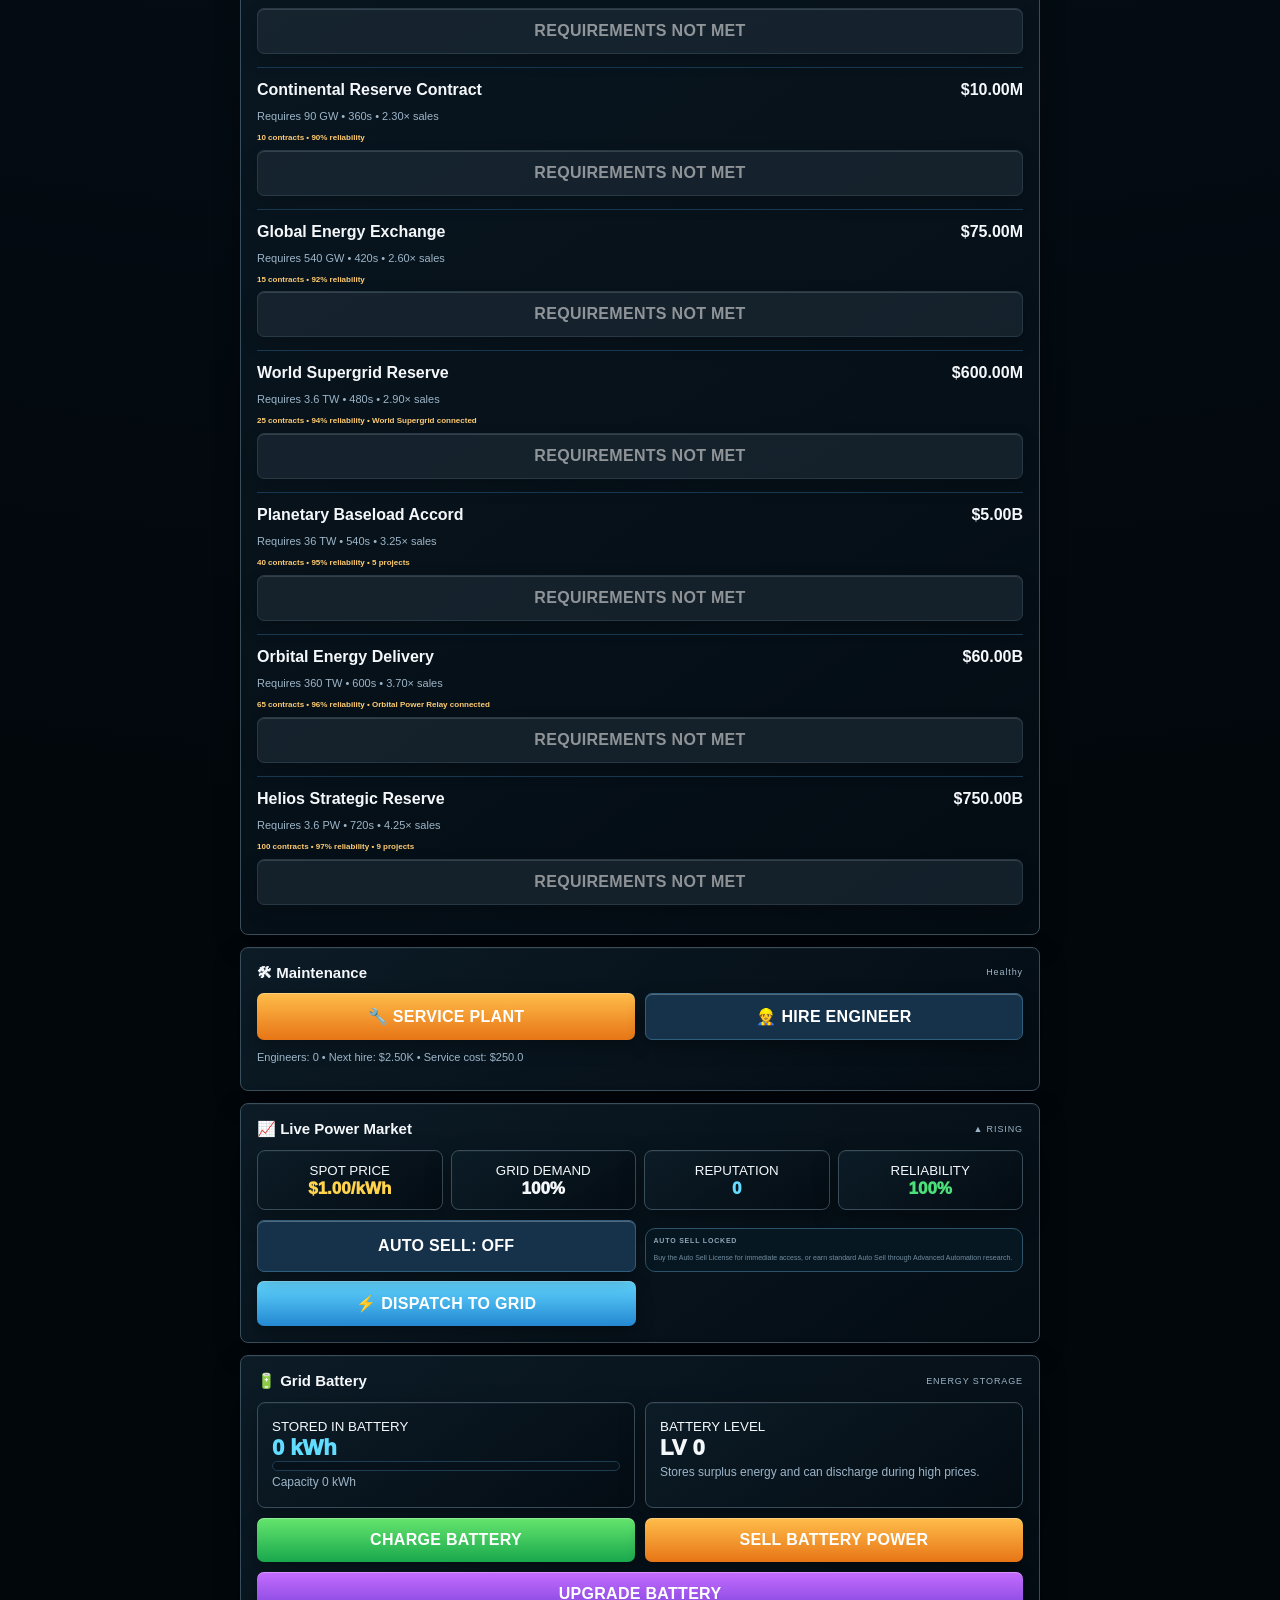
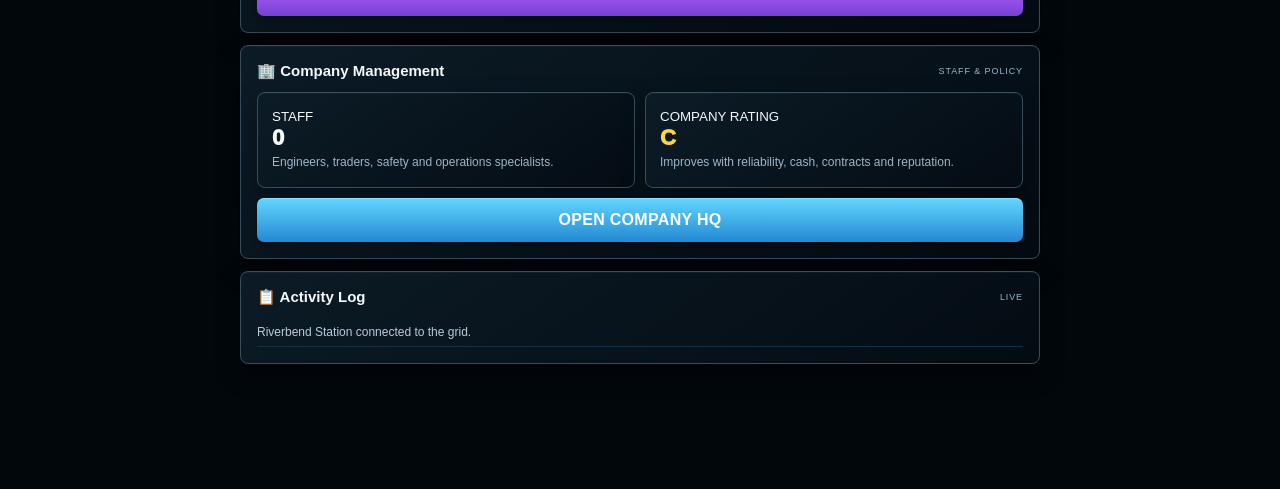
==== commit 0d1a316a: "Build 6 final overhaul, economy, HQ, store, tutorial and UI fixes" ====
--- a/index.html
+++ b/index.html
@@ -7,6 +7,7 @@
 <title>Power Plant Tycoon — Build 4 Cinematic Industrial</title>
 <link rel="stylesheet" href="css/game.css?v=plants-art-v2"></head>
 <body>
+<!-- PPT BUILD 6 FINAL SYSTEMS -->
 <!-- PPT BUILD 4 CINEMATIC -->
 <!-- PPT BUILD 4 TOP HUD FIX HTML -->
 <div id="bootSplashPremium">
@@ -305,27 +306,59 @@
 <div class="card dynasty-card"><div class="section-title"><h3>👑 Empire Level</h3><span>REPEATABLE</span></div><div id="empireAscension"></div></div>
 </section>
 
-<section id="company" class="page">
-  <div class="uf-banner">
-    <h3>🏢 Riverbend Energy Headquarters</h3>
-    <p>Hire specialists, set operating policy, and improve the company behind the power plants.</p>
-  </div>
-  <div class="card boardroom-card">
-    <div class="section-title"><h3>💼 Executive Board</h3><span>EMPIRE STATUS</span></div>
-    <div id="boardroomStatus"></div>
-  </div>
-  <div class="card">
-    <div class="section-title"><h3>👷 Workforce</h3><span>STAFF</span></div>
-    <div id="staffList" class="uf-list"></div>
-  </div>
-  <div class="card">
-    <div class="section-title"><h3>🎛 Dispatch Policy</h3><span>OPERATIONS</span></div>
-    <div id="policyList" class="uf-grid"></div>
-  </div>
-  <div class="card">
-    <div class="section-title"><h3>🧪 Research & Development</h3><span>TECH TREE</span></div>
-    <div id="researchTree" class="uf-research"></div>
-  </div>
+<!-- PPT BUILD 6 HQ COMMAND CENTER -->
+<section id="company" class="page hq6-page">
+<div class="hq6-shell">
+  <div class="hq6-titlebar">
+    <div><small>POWER PLANT TYCOON</small><h2>HQ <span>COMMAND CENTER</span></h2><p>Global energy. Local impact. Build a stronger grid.</p></div>
+    <div class="hq6-level"><span>COMPANY LEVEL</span><b id="hq6Level">LV 1</b><div class="hq6-xp"><i id="hq6Xp"></i></div></div>
+  </div>
+
+  <div class="hq6-kpis">
+    <div class="hq6-kpi cash"><small>CASH</small><b id="hq6Cash">$0</b></div>
+    <div class="hq6-kpi"><small>STORED POWER</small><b id="hq6Stored">0 kWh</b></div>
+    <div class="hq6-kpi output"><small>CURRENT OUTPUT</small><b id="hq6Output">0/s</b></div>
+    <div class="hq6-kpi"><small>WORKFORCE</small><b id="hq6Staff">0 STAFF</b></div>
+    <div class="hq6-kpi rep"><small>REPUTATION</small><b id="hq6Rep">0</b></div>
+  </div>
+
+  <div class="hq6-hero">
+    <div class="hq6-hero-brand"><small>RIVERBEND ENERGY GROUP</small><strong>HQ <span>ONLINE</span></strong></div>
+    <div class="hq6-gridlive">
+      <div class="row"><span>GRID STABILITY</span><b id="hq6GridStability" class="good">100%</b></div>
+      <div class="row"><span>REGIONAL DEMAND</span><b id="hq6Demand">100%</b></div>
+      <div class="row"><span>PLANTS ONLINE</span><b id="hq6Plants">0 / 5</b></div>
+      <div class="row"><span>LOCAL TIME</span><b id="hq6Time">--:--</b></div>
+    </div>
+    <div class="hq6-hero-bottom">
+      <div class="hq6-hero-stat"><small>COMPANY VALUE</small><b id="hq6CompanyValue">$0</b></div>
+      <div class="hq6-hero-stat"><small>PROJECTED DAILY</small><b id="hq6Daily" class="green">$0</b></div>
+      <div class="hq6-hero-stat"><small>NET VALUE</small><b id="hq6Net">$0/s</b></div>
+      <div class="hq6-hero-stat"><small>R&D PROGRESS</small><b id="hq6ResearchCount">0 TECH LEVELS</b></div>
+    </div>
+  </div>
+
+  <div class="hq6-section-head"><h3>EXECUTIVE DEPARTMENTS</h3><span>Tap a department to manage it</span></div>
+  <div class="hq6-depts">
+    <div class="hq6-dept" data-dept="operations" onclick="openHQ6Department('operations')"><div class="hq6-dept-img" style="background-image:url('assets/hq6_operations.jpg')"></div><div class="hq6-dept-body"><div class="hq6-dept-title"><strong>🎛 OPERATIONS</strong><span id="hq6Lv-operations">LV 1</span></div><p>Dispatch, automation and plant performance.</p><div class="hq6-effect" id="hq6Effect-operations">+0% Plant Production</div><button class="hq6-upgrade" id="hq6Cost-operations" onclick="event.stopPropagation();upgradeHQ6Department('operations')">UPGRADE</button></div></div>
+    <div class="hq6-dept" data-dept="engineering" onclick="openHQ6Department('engineering')"><div class="hq6-dept-img" style="background-image:url('assets/hq6_engineering.jpg')"></div><div class="hq6-dept-body"><div class="hq6-dept-title"><strong>🔧 ENGINEERING</strong><span id="hq6Lv-engineering">LV 1</span></div><p>Reliability, maintenance and technical support.</p><div class="hq6-effect" id="hq6Effect-engineering">-0% Maintenance Cost</div><button class="hq6-upgrade" id="hq6Cost-engineering" onclick="event.stopPropagation();upgradeHQ6Department('engineering')">UPGRADE</button></div></div>
+    <div class="hq6-dept" data-dept="trading" onclick="openHQ6Department('trading')"><div class="hq6-dept-img" style="background-image:url('assets/hq6_trading.jpg')"></div><div class="hq6-dept-body"><div class="hq6-dept-title"><strong>📈 TRADING</strong><span id="hq6Lv-trading">LV 1</span></div><p>Market timing, dispatch and energy revenue.</p><div class="hq6-effect" id="hq6Effect-trading">+0% Power Sale Value</div><button class="hq6-upgrade" id="hq6Cost-trading" onclick="event.stopPropagation();upgradeHQ6Department('trading')">UPGRADE</button></div></div>
+    <div class="hq6-dept" data-dept="hr" onclick="openHQ6Department('hr')"><div class="hq6-dept-img" style="background-image:url('assets/hq6_hr.jpg')"></div><div class="hq6-dept-body"><div class="hq6-dept-title"><strong>👥 HR & TRAINING</strong><span id="hq6Lv-hr">LV 1</span></div><p>Hire specialists and develop the workforce.</p><div class="hq6-effect" id="hq6Effect-hr">-0% Hiring Cost</div><button class="hq6-upgrade" id="hq6Cost-hr" onclick="event.stopPropagation();upgradeHQ6Department('hr')">UPGRADE</button></div></div>
+    <div class="hq6-dept" data-dept="research" onclick="openHQ6Department('research')"><div class="hq6-dept-img" style="background-image:url('assets/hq6_research.jpg')"></div><div class="hq6-dept-body"><div class="hq6-dept-title"><strong>🧪 R&D</strong><span id="hq6Lv-research">LV 1</span></div><p>Unlock automation, storage and advanced controls.</p><div class="hq6-effect" id="hq6Effect-research">-0% Research Cost</div><button class="hq6-upgrade" id="hq6Cost-research" onclick="event.stopPropagation();upgradeHQ6Department('research')">UPGRADE</button></div></div>
+    <div class="hq6-dept" data-dept="finance" onclick="openHQ6Department('finance')"><div class="hq6-dept-img" style="background-image:url('assets/hq6_finance.jpg')"></div><div class="hq6-dept-body"><div class="hq6-dept-title"><strong>🪙 FINANCE</strong><span id="hq6Lv-finance">LV 1</span></div><p>Cash flow, investment discipline and returns.</p><div class="hq6-effect" id="hq6Effect-finance">+0% Finance Sale Bonus</div><button class="hq6-upgrade" id="hq6Cost-finance" onclick="event.stopPropagation();upgradeHQ6Department('finance')">UPGRADE</button></div></div>
+    <div class="hq6-dept" data-dept="grid" onclick="openHQ6Department('grid')"><div class="hq6-dept-img" style="background-image:url('assets/hq6_grid.jpg')"></div><div class="hq6-dept-body"><div class="hq6-dept-title"><strong>⚡ GRID CONTROL</strong><span id="hq6Lv-grid">LV 1</span></div><p>Regional stability, transmission and dispatch.</p><div class="hq6-effect" id="hq6Effect-grid">+0% Grid Output + Sale</div><button class="hq6-upgrade" id="hq6Cost-grid" onclick="event.stopPropagation();upgradeHQ6Department('grid')">UPGRADE</button></div></div>
+  </div>
+
+  <div class="hq6-detail" data-detail="operations"><div class="hq6-detail-head"><h3>🎛 Operations Center</h3><button class="hq6-close" onclick="closeHQ6Details()">CLOSE</button></div><p class="small">Choose how the company dispatches and operates the fleet.</p><div id="policyList" class="uf-grid"></div></div>
+  <div class="hq6-detail" data-detail="engineering"><div class="hq6-detail-head"><h3>🔧 Engineering</h3><button class="hq6-close" onclick="closeHQ6Details()">CLOSE</button></div><div class="hq6-action-grid"><div class="hq6-action"><small>PLANT CONDITION</small><b id="maintenanceStatus">Healthy</b><button class="uf-btn" onclick="performMaintenance()">SERVICE PLANT</button></div><div class="hq6-action"><small>FIELD ENGINEERS</small><b id="engineerInfo">Engineering Support</b><button class="uf-btn" onclick="hireEngineer()">HIRE ENGINEER</button></div></div></div>
+  <div class="hq6-detail" data-detail="trading"><div class="hq6-detail-head"><h3>📈 Trading Floor</h3><button class="hq6-close" onclick="closeHQ6Details()">CLOSE</button></div><div class="hq6-action-grid"><div class="hq6-action"><small>GRID DISPATCH</small><b>Sell at market conditions</b><button class="uf-btn green" onclick="dispatchPower()">DISPATCH POWER</button></div><div class="hq6-action"><small>AUTOMATION</small><b>Market-responsive selling</b><button class="uf-btn" onclick="toggleAutoSell()">TOGGLE AUTO SELL</button></div></div></div>
+  <div class="hq6-detail" data-detail="hr"><div class="hq6-detail-head"><h3>👥 HR & Training</h3><button class="hq6-close" onclick="closeHQ6Details()">CLOSE</button></div><div id="staffList" class="uf-list"></div></div>
+  <div class="hq6-detail" data-detail="research"><div class="hq6-detail-head"><h3>🧪 Research & Development</h3><button class="hq6-close" onclick="closeHQ6Details()">CLOSE</button></div><div id="researchTree" class="uf-research"></div></div>
+  <div class="hq6-detail" data-detail="finance"><div class="hq6-detail-head"><h3>🪙 Finance Office</h3><button class="hq6-close" onclick="closeHQ6Details()">CLOSE</button></div><div class="hq6-action-grid"><div class="hq6-action"><small>AVAILABLE CASH</small><b id="hq6FinanceCash">Linked to company cash</b><p class="small">Finance upgrades improve realized sale value across the company.</p></div><div class="hq6-action"><small>CONTRACT PERFORMANCE</small><b>Revenue Strategy</b><p class="small">Complete contracts and increase reputation to strengthen company value.</p></div></div></div>
+  <div class="hq6-detail" data-detail="grid"><div class="hq6-detail-head"><h3>⚡ Grid Control Network</h3><button class="hq6-close" onclick="closeHQ6Details()">CLOSE</button></div><div class="hq6-action-grid"><div class="hq6-action"><small>REAL-TIME DISPATCH</small><b>Balance stored generation</b><button class="uf-btn green" onclick="dispatchPower()">DISPATCH TO GRID</button></div><div class="hq6-action"><small>REGIONAL NETWORK</small><b>Expand transmission reach</b><button class="uf-btn" onclick="showPage('map',document.querySelector('[data-nav=map]'))">OPEN GRID MAP</button></div></div></div>
+
+  <div class="hq6-goal"><div><small>NEXT COMPANY GOAL</small><strong id="hq6Goal">Expand to 2 Plants</strong></div><b id="hq6GoalArrow">»</b></div>
+</div>
 </section>
 
 <section id="stats" class="page">
@@ -361,54 +394,45 @@
   </div>
 </section>
 
-<section id="store" class="page">
-<div class="page-hero store-hero"><div><small>POWER SHOP</small><h2>Operator Supply Center</h2><p>Premium upgrades, optional rewarded ads, and App Store-ready purchases.</p></div><div class="page-hero-icon">🛒</div></div>
-<div class="card daily-streak-card"><div class="section-title"><h3>🎁 7-Day Supply Streak</h3><span>FREE DAILY</span></div><div id="dailyStreakUI"></div><button id="dailyClaimBtn" class="btn green" style="width:100%;margin-top:12px" onclick="dailyReward()">CLAIM DAILY DROP</button></div>
-
-<div class="card rewarded-ad-card"><div class="section-title"><h3>🎬 Rewarded Operations</h3><span>OPTIONAL AD</span></div>
-<div class="storeitem ad-reward-item"><div><strong>⚡ Watch Ad • Grid Overdrive</strong><small>Optional rewarded ad • activates 2× output for 10 minutes</small></div><button id="rewardedAdBtn" class="btn blue" onclick="watchRewardedAd()">TEST AD</button></div>
-<div id="adStatus" class="storekit-status ad-status">Browser ad simulation active.</div>
-</div>
-
-<div class="card premium-store-card"><div class="section-title"><h3>💎 Permanent Upgrades</h3><span>NON-CONSUMABLE</span></div>
-<div class="storeitem remove-ads-storeitem"><div><strong>🚫 Remove Ads</strong><small>Permanently removes forced interstitial ads. Optional rewarded ads remain available.</small></div><button id="removeAdsPurchaseBtn" class="btn gold" onclick="purchaseRemoveAds()">TEST BUY</button></div>
-<div class="storeitem featured-storeitem"><div><strong>🤖 Auto Generate</strong><small>Permanent unlock • automatically generates power every second</small></div><button id="autoGeneratePurchaseBtn" class="btn purple" onclick="purchaseAutoGenerate()">TEST BUY</button></div>
-<div class="storeitem executive-storeitem"><div><strong>👔 Executive License</strong><small>Permanent +25% generation and +10% grid sale value</small></div><button id="executivePurchaseBtn" class="btn purple" onclick="purchaseExecutiveLicense()">TEST BUY</button></div>
-<div class="storeitem"><div><strong>↻ Restore Purchases</strong><small>Restore all permanent Apple purchases on this device</small></div><button id="restorePurchasesBtn" class="btn dark" onclick="restorePurchases()">TEST RESTORE</button></div>
-<div id="storeKitStatus" class="storekit-status">Browser test store active.</div>
-</div>
-
-<div class="card consumable-store-card"><div class="section-title"><h3>📦 Operations Packs</h3><span>CONSUMABLE</span></div>
-<div class="storeitem"><div><strong>⚡ Turbo Grid Pack</strong><small>Adds 60 minutes of 2× generation</small></div><button id="turboGridPurchaseBtn" class="btn blue" onclick="purchaseTurboGridPack()">TEST BUY</button></div>
-<div class="storeitem"><div><strong>🧰 Maintenance Crate</strong><small>Fully repairs the fleet + adds a 15 minute 2× boost</small></div><button id="maintenanceCratePurchaseBtn" class="btn orange" onclick="purchaseMaintenanceCrate()">TEST BUY</button></div>
-<div class="storeitem"><div><strong>💵 Capital Injection</strong><small>Instant cash equal to at least 30 minutes of current operating value</small></div><button id="capitalInjectionPurchaseBtn" class="btn green" onclick="purchaseCapitalInjection()">TEST BUY</button></div>
-<p class="small store-note">Consumable purchases can be bought again. Permanent purchases can be restored.</p>
-</div>
-
-<div id="devTestStore" class="card"><div class="section-title"><h3>🧪 Browser Development Tools</h3><span>TEST ONLY</span></div>
-<div class="storeitem"><div><strong>⚡ 2× Grid Output</strong><small>Free 10 minute development boost</small></div><button class="btn blue" onclick="activateBoost()">ACTIVATE</button></div>
-<div class="storeitem"><div><strong>🧰 Maintenance Test</strong><small>Restore all equipment condition</small></div><button class="btn orange" onclick="maintenancePack()">TEST</button></div>
-<div class="storeitem"><div><strong>🚀 Starter Test</strong><small>$5,000 + 10 minute boost</small></div><button class="btn purple" onclick="starterPack()">TEST</button></div>
-</div>
-
-<div class="card danger-zone"><div class="section-title"><h3>⚠ Save Controls</h3><span>LOCAL DATA</span></div><div class="storeitem"><div><strong>♻ Reset Save</strong><small>Erase local progress. Permanent test entitlements remain; native ownership is restored by Apple.</small></div><button class="btn red" onclick="resetGame()">RESET</button></div></div>
-
-<div class="card">
-  <div class="section-title"><h3>⚙ Settings</h3><span>GAME</span></div>
-  <div class="settings-grid">
-    <div class="setting"><b>Sound Effects</b><button id="soundToggle" class="toggle" onclick="toggleSetting('sound')">ON</button></div>
-    <div class="setting"><b>Haptics</b><button id="hapticsToggle" class="toggle" onclick="toggleSetting('haptics')">ON</button></div>
-    <div class="setting premium-setting"><b>Music Volume</b><input id="musicVolume" type="range" min="0" max="100" value="16" oninput="setPremiumVolume('music',this.value)"></div>
-    <div class="setting premium-setting"><b>SFX Volume</b><input id="sfxVolume" type="range" min="0" max="100" value="22" oninput="setPremiumVolume('sfx',this.value)"></div>
-    <div class="setting"><b>Reduced Motion</b><button id="motionToggle" class="toggle" onclick="toggleSetting('reducedMotion')">OFF</button></div>
-    <div class="setting"><b>Compact Numbers</b><button id="compactToggle" class="toggle on" onclick="toggleSetting('compact')">ON</button></div>
-  </div>
-  <div class="final-toolbar">
-    <button class="btn blue" onclick="restartGuidedTutorial()">🎓 RESTART TUTORIAL</button>
-    <button class="btn dark" onclick="exportSave()">📤 EXPORT SAVE</button>
-    <button class="btn dark" onclick="importSave()">📥 IMPORT SAVE</button>
-  </div>
-  <p class="small">GitHub Pages uses safe purchase/ad simulations. The native iPhone wrapper uses Apple StoreKit and Google Mobile Ads test units until production IDs are configured.</p>
+<!-- PPT BUILD 6 STORE 16 -->
+<section id="store" class="page b6-store-page">
+<div class="b6-store-shell">
+  <div class="b6-store-hero"><div><small>POWER PLANT TYCOON • BUILD 6</small><h2>EXECUTIVE <span>POWER SHOP</span></h2><p>Permanent licenses, HQ cosmetics, optional boosts and company resource packs.</p></div><div class="b6-store-hero-icon">⚡</div></div>
+  <div class="b6-store-status"><div><small>APP STORE</small><b id="storeKitStatus">Connecting to Apple StoreKit…</b></div><button id="restorePurchasesBtn" class="btn dark" onclick="restorePurchases()">RESTORE</button></div>
+
+  <div class="b6-store-head"><h3>⭐ FEATURED EXECUTIVE UPGRADES</h3><span>PERMANENT</span></div>
+  <div class="b6-product-grid">
+    <div class="b6-product founder"><div class="b6-badge">FOUNDER</div><div class="b6-icon">🏆</div><h4>Founder's Energy Bundle</h4><p>Permanent Founder status • +5% output • +5% sale value • 5% staff & research discount.</p><button id="b6Buy-foundersBundle" class="b6-buy gold" onclick="purchaseB6Product('foundersBundle')">BUY</button></div>
+    <div class="b6-product"><div class="b6-badge">PREMIUM</div><div class="b6-icon">👔</div><h4>Executive License</h4><p>Permanent +25% generation and +10% grid sale value.</p><button id="executivePurchaseBtn" class="b6-buy purple" onclick="purchaseExecutiveLicense()">BUY</button></div>
+    <div class="b6-product"><div class="b6-badge">AUTOMATION</div><div class="b6-icon">🤖</div><h4>Auto Generate</h4><p>Permanent automatic generation every second.</p><button id="autoGeneratePurchaseBtn" class="b6-buy purple" onclick="purchaseAutoGenerate()">BUY</button></div>
+  </div>
+
+  <div class="b6-store-head"><h3>🏢 PERMANENT COMPANY UPGRADES</h3><span>RESTORABLE</span></div>
+  <div class="b6-product-grid">
+    <div class="b6-product"><div class="b6-icon">🚫</div><h4>Remove Ads</h4><p>Permanently removes forced interstitial ads. Rewarded ads stay optional.</p><button id="removeAdsPurchaseBtn" class="b6-buy gold" onclick="purchaseRemoveAds()">BUY</button></div>
+    <div class="b6-product"><div class="b6-icon">✨</div><h4>HQ Executive Theme</h4><p>Permanent black-and-gold executive HQ presentation.</p><button id="b6Buy-hqExecutiveTheme" class="b6-buy gold" onclick="purchaseB6Product('hqExecutiveTheme')">BUY</button></div>
+    <div class="b6-product"><div class="b6-icon">🌙</div><h4>Offline Operations License</h4><p>Raises base offline efficiency from 25% to 40% and extends the offline window from 8 to 12 hours. Diminishing returns still apply.</p><button id="b6Buy-offlineOperations" class="b6-buy blue" onclick="purchaseB6Product('offlineOperations')">BUY</button></div>
+    <div class="b6-product"><div class="b6-icon">💹</div><h4>Auto Sell License</h4><p>Unlocks Auto Sell immediately plus Immediate, High Price, and Reserve modes. Standard High Price Auto Sell can still be earned through Advanced Automation research.</p><button id="b6Buy-autoSellLicense" class="b6-buy green" onclick="purchaseB6Product('autoSellLicense')">BUY</button></div>
+  </div>
+
+  <div class="b6-store-head"><h3>📦 OPERATIONS & EXPANSION PACKS</h3><span>CONSUMABLE</span></div>
+  <div class="b6-product-grid">
+    <div class="b6-product"><div class="b6-icon">⚡</div><h4>Turbo Grid Pack</h4><p>60 minutes of 2× generation.</p><button id="turboGridPurchaseBtn" class="b6-buy blue" onclick="purchaseTurboGridPack()">BUY</button></div>
+    <div class="b6-product"><div class="b6-icon">🧰</div><h4>Maintenance Crate</h4><p>Fully repairs the fleet + 15 minutes of 2× output.</p><button id="maintenanceCratePurchaseBtn" class="b6-buy orange" onclick="purchaseMaintenanceCrate()">BUY</button></div>
+    <div class="b6-product"><div class="b6-icon">💵</div><h4>Capital Injection</h4><p>Scaled cash injection based on current company value.</p><button id="capitalInjectionPurchaseBtn" class="b6-buy green" onclick="purchaseCapitalInjection()">BUY</button></div>
+    <div class="b6-product"><div class="b6-icon">📡</div><h4>Market Intelligence Pack</h4><p>+25% electricity sale value for 30 minutes.</p><button id="b6Buy-marketIntelligence" class="b6-buy cyan" onclick="purchaseB6Product('marketIntelligence')">BUY</button></div>
+    <div class="b6-product"><div class="b6-icon">🛠️</div><h4>Emergency Engineering Team</h4><p>Full fleet repair + 60 minutes of heavy wear protection.</p><button id="b6Buy-emergencyEngineering" class="b6-buy orange" onclick="purchaseB6Product('emergencyEngineering')">BUY</button></div>
+    <div class="b6-product"><div class="b6-icon">🧪</div><h4>R&amp;D Accelerator</h4><p>50% off your next research upgrade.</p><button id="b6Buy-rdAccelerator" class="b6-buy purple" onclick="purchaseB6Product('rdAccelerator')">BUY</button></div>
+    <div class="b6-product"><div class="b6-icon">👥</div><h4>Recruitment Drive</h4><p>50% off your next specialist staff hire.</p><button id="b6Buy-recruitmentDrive" class="b6-buy blue" onclick="purchaseB6Product('recruitmentDrive')">BUY</button></div>
+    <div class="b6-product"><div class="b6-icon">🔋</div><h4>Grid Reserve Pack</h4><p>Adds at least 30 minutes of current generation to stored power.</p><button id="b6Buy-gridReserve" class="b6-buy cyan" onclick="purchaseB6Product('gridReserve')">BUY</button></div>
+    <div class="b6-product"><div class="b6-icon">🗺️</div><h4>Regional Expansion Fund</h4><p>Large scaled cash injection + 25 company reputation.</p><button id="b6Buy-regionalExpansion" class="b6-buy green" onclick="purchaseB6Product('regionalExpansion')">BUY</button></div>
+  </div>
+
+  <div class="card daily-streak-card"><div class="section-title"><h3>🎁 7-Day Supply Streak</h3><span>FREE DAILY</span></div><div id="dailyStreakUI"></div><button id="dailyClaimBtn" class="btn green" style="width:100%;margin-top:12px" onclick="dailyReward()">CLAIM DAILY DROP</button></div>
+  <div class="card rewarded-ad-card"><div class="section-title"><h3>🎬 Rewarded Operations</h3><span>OPTIONAL AD</span></div><div class="storeitem ad-reward-item"><div><strong>⚡ Watch Ad • Grid Overdrive</strong><small>Optional rewarded ad • 2× output for 10 minutes</small></div><button id="rewardedAdBtn" class="btn blue" onclick="watchRewardedAd()">WATCH AD</button></div><div id="adStatus" class="storekit-status ad-status">Ad system checking status…</div></div>
+  <div id="devTestStore" class="card"><div class="section-title"><h3>🧪 Browser Development Tools</h3><span>TEST ONLY</span></div><div class="storeitem"><div><strong>⚡ 2× Grid Output</strong><small>Free 10 minute development boost</small></div><button class="btn blue" onclick="activateBoost()">ACTIVATE</button></div><div class="storeitem"><div><strong>🧰 Maintenance Test</strong><small>Restore all equipment condition</small></div><button class="btn orange" onclick="maintenancePack()">TEST</button></div><div class="storeitem"><div><strong>🚀 Starter Test</strong><small>$5,000 + 10 minute boost</small></div><button class="btn purple" onclick="starterPack()">TEST</button></div></div>
+  <div class="card danger-zone"><div class="section-title"><h3>⚠ Save Controls</h3><span>LOCAL DATA</span></div><div class="storeitem"><div><strong>♻ Reset Save</strong><small>Erase local progress. Native permanent purchases can be restored.</small></div><button class="btn red" onclick="resetGame()">RESET</button></div></div>
+  <div class="card"><div class="section-title"><h3>⚙ Settings</h3><span>GAME</span></div><div class="settings-grid"><div class="setting"><b>Sound Effects</b><button id="soundToggle" class="toggle" onclick="toggleSetting('sound')">ON</button></div><div class="setting"><b>Haptics</b><button id="hapticsToggle" class="toggle" onclick="toggleSetting('haptics')">ON</button></div><div class="setting premium-setting"><b>Music Volume</b><input id="musicVolume" type="range" min="0" max="100" value="16" oninput="setPremiumVolume('music',this.value)"></div><div class="setting premium-setting"><b>SFX Volume</b><input id="sfxVolume" type="range" min="0" max="100" value="22" oninput="setPremiumVolume('sfx',this.value)"></div><div class="setting"><b>Reduced Motion</b><button id="motionToggle" class="toggle" onclick="toggleSetting('reducedMotion')">OFF</button></div><div class="setting"><b>Compact Numbers</b><button id="compactToggle" class="toggle on" onclick="toggleSetting('compact')">ON</button></div></div><div class="final-toolbar"><button class="btn blue" onclick="restartFirstShift6()">🎓 REPLAY FIRST SHIFT</button><button class="btn dark" onclick="exportSave()">📤 EXPORT SAVE</button><button class="btn dark" onclick="importSave()">📥 IMPORT SAVE</button></div></div>
 </div>
 </section>
 
@@ -463,5 +487,8 @@
 
 <div id="offlineModal" class="modal"><div class="modalbox"><h2>⚡ Welcome Back</h2><p>Your power plants kept operating while you were away.</p><div id="offlineAmount" class="bigmoney">0 kWh</div><p id="offlineText"></p><button class="btn green" style="width:100%" onclick="closeOffline()">COLLECT</button></div></div>
 <script src="js/game.js?v=13"></script>
-<script src="js/build4-ui.js"></script><script src="js/generate-audio-v1.js"></script></body>
+<script src="js/build4-ui.js"></script><script src="js/generate-audio-v1.js"></script><script src="js/build6-hq.js"></script>
+<script src="js/build6-store.js"></script>
+<script src="js/build6-final.js"></script>
+</body>
 </html>
--- a/css/game.css
+++ b/css/game.css
@@ -3380,3 +3380,196 @@
 #plants #plantList .plant-card-actions button:disabled{opacity:.5!important;}
 #plants #plantList .strategic-asset:after{top:10px!important;right:10px!important;background:#101c25ed!important;border:1px solid #a78029!important;color:#ffda78!important;border-radius:3px!important;padding:5px 7px!important;}
 #plants .page-hero{background:linear-gradient(140deg,#172630,#08131c)!important;border-color:#48545d!important;border-radius:8px!important;}
+
+/* ================= POWER PLANT TYCOON BUILD 6 — HQ COMMAND CENTER ================= */
+#company.hq6-page{padding:0!important;background:transparent!important}
+#company .uf-banner,#company>.card{display:none!important}
+.hq6-shell{--hq6-gold:#ffc83d;--hq6-cyan:#57d9ff;--hq6-green:#38e58a;--hq6-red:#ff5e63;--hq6-panel:rgba(5,18,29,.96);--hq6-line:#315a72;display:flex;flex-direction:column;gap:10px;padding:4px 0 12px}
+.hq6-titlebar{display:flex;align-items:center;justify-content:space-between;gap:10px;padding:14px 14px 12px;border:1px solid #3b6279;border-radius:16px;background:linear-gradient(145deg,#102a3d,#06131e);box-shadow:0 14px 35px #0007,inset 0 1px #ffffff12}
+.hq6-titlebar small{display:block;color:#9db5c6;font-size:9px;font-weight:900;letter-spacing:2px}.hq6-titlebar h2{margin:3px 0 0;font-size:26px;letter-spacing:1px}.hq6-titlebar h2 span{color:var(--hq6-gold)}
+.hq6-titlebar p{margin:4px 0 0;color:#aebfca;font-size:11px}.hq6-level{min-width:128px;text-align:right}.hq6-level span{font-size:8px;color:#9fb5c4;font-weight:900;letter-spacing:.8px}.hq6-level b{display:block;color:#fff;font-size:22px}.hq6-xp{height:7px;margin-top:5px;border-radius:99px;overflow:hidden;background:#07121a;border:1px solid #263e4c}.hq6-xp i{display:block;height:100%;width:0;background:linear-gradient(90deg,#ffd75d,#f0a800);box-shadow:0 0 12px #ffc73888}
+.hq6-kpis{display:grid;grid-template-columns:repeat(5,minmax(0,1fr));gap:7px}.hq6-kpi{min-width:0;padding:10px 9px;border:1px solid #31566c;border-radius:12px;background:linear-gradient(145deg,#0f2738,#06141f);box-shadow:0 8px 22px #0005,inset 0 1px #ffffff10}.hq6-kpi small{display:block;color:#94aaba;font-size:8px;font-weight:900;white-space:nowrap;overflow:hidden;text-overflow:ellipsis}.hq6-kpi b{display:block;margin-top:4px;font-size:16px;white-space:nowrap;overflow:hidden;text-overflow:ellipsis}.hq6-kpi.cash b,.hq6-kpi.rep b{color:var(--hq6-green)}.hq6-kpi.output b{color:#ffd760}
+.hq6-hero{position:relative;min-height:410px;overflow:hidden;border:1px solid #4a6d82;border-radius:20px;background:#06111a url('../assets/hq6_command_center.jpg') center/cover no-repeat;box-shadow:0 24px 60px #0009,inset 0 0 80px #0005}
+.hq6-hero:after{content:"";position:absolute;inset:0;pointer-events:none;background:linear-gradient(180deg,rgba(2,8,13,.05),rgba(2,8,13,.08) 48%,rgba(2,8,13,.78) 100%),linear-gradient(90deg,rgba(1,6,10,.55),transparent 31%,transparent 72%,rgba(1,6,10,.28))}
+.hq6-hero-brand{position:absolute;left:18px;top:18px;z-index:3;padding:10px 12px;border-left:3px solid var(--hq6-gold);background:rgba(3,12,19,.56);backdrop-filter:blur(7px)}.hq6-hero-brand small{font-size:8px;font-weight:900;letter-spacing:2px;color:#c8d4db}.hq6-hero-brand strong{display:block;margin-top:4px;font-size:22px;letter-spacing:1px}.hq6-hero-brand strong span{color:var(--hq6-gold)}
+.hq6-gridlive{position:absolute;right:14px;top:14px;z-index:3;width:180px;padding:11px;border:1px solid #397a9d;border-radius:12px;background:rgba(3,15,24,.80);backdrop-filter:blur(8px);box-shadow:0 9px 24px #0007}.hq6-gridlive .row{display:flex;justify-content:space-between;gap:8px;padding:5px 0;border-top:1px solid #214358;font-size:10px}.hq6-gridlive .row:first-child{border-top:0}.hq6-gridlive b{color:#fff}.hq6-gridlive .good{color:var(--hq6-green)}
+.hq6-hero-bottom{position:absolute;left:14px;right:14px;bottom:12px;z-index:3;display:grid;grid-template-columns:repeat(4,1fr);gap:6px}.hq6-hero-stat{padding:8px;border:1px solid #36586a;border-radius:10px;background:rgba(4,15,23,.83);backdrop-filter:blur(8px)}.hq6-hero-stat small{display:block;color:#96adbb;font-size:7px;font-weight:900}.hq6-hero-stat b{display:block;margin-top:2px;font-size:13px}.hq6-hero-stat b.green{color:var(--hq6-green)}
+.hq6-section-head{display:flex;align-items:flex-end;justify-content:space-between;gap:10px;margin:4px 2px 0}.hq6-section-head h3{margin:0;font-size:17px}.hq6-section-head span{font-size:9px;color:#98acb9}
+.hq6-depts{display:grid;grid-template-columns:repeat(7,minmax(0,1fr));gap:7px}.hq6-dept{position:relative;min-width:0;overflow:hidden;border:1px solid #376179;border-radius:14px;background:linear-gradient(180deg,#0e2738,#06131e);box-shadow:0 10px 25px #0006;cursor:pointer}.hq6-dept.active{border-color:#e0ad31;box-shadow:0 0 0 1px #ffd76644,0 0 22px #ffc33d24,0 10px 25px #0006}.hq6-dept-img{height:90px;background-position:center;background-size:cover;position:relative}.hq6-dept-img:after{content:"";position:absolute;inset:0;background:linear-gradient(180deg,transparent 36%,rgba(5,17,26,.92))}.hq6-dept-body{padding:8px}.hq6-dept-title{display:flex;align-items:center;justify-content:space-between;gap:5px}.hq6-dept-title strong{font-size:10px;line-height:1.05}.hq6-dept-title span{flex:0 0 auto;padding:3px 5px;border-radius:5px;border:1px solid #41677b;background:#071720;color:#cfe5ef;font-size:7px;font-weight:900}.hq6-dept p{min-height:32px;margin:6px 0;color:#9eb2bf;font-size:8px;line-height:1.3}.hq6-effect{min-height:28px;padding-top:6px;border-top:1px solid #234457;color:#55e2d0;font-size:8px;font-weight:900}.hq6-upgrade{width:100%;margin-top:7px;border:1px solid #56d978;border-radius:7px;padding:8px 5px;color:#fff;font-size:9px;font-weight:1000;background:linear-gradient(#1b9f4c,#09682f);box-shadow:inset 0 1px #ffffff33,0 0 12px #32d96b22}.hq6-upgrade:active{transform:translateY(1px)}
+.hq6-detail{display:none;border:1px solid #416c84;border-radius:18px;padding:14px;background:linear-gradient(145deg,#102b3f,#06141f);box-shadow:0 16px 38px #0007}.hq6-detail.show{display:block}.hq6-detail-head{display:flex;align-items:center;justify-content:space-between;gap:10px;margin-bottom:10px}.hq6-detail-head h3{margin:0}.hq6-close{border:1px solid #34566a;border-radius:8px;padding:7px 9px;background:#0a2130;color:#dceaf1;font-weight:900}.hq6-detail .uf-row,.hq6-detail .uf-panel,.hq6-detail .uf-node{background:rgba(5,16,25,.76)!important}.hq6-action-grid{display:grid;grid-template-columns:1fr 1fr;gap:8px}.hq6-action{padding:12px;border:1px solid #31596f;border-radius:12px;background:#091c29}.hq6-action small{display:block;color:#8ea7b6}.hq6-action b{display:block;margin:4px 0;font-size:17px}.hq6-action button{width:100%;margin-top:7px}
+.hq6-goal{display:grid;grid-template-columns:1fr auto;align-items:center;gap:12px;padding:13px 15px;border:1px solid #9a741d;border-radius:15px;background:linear-gradient(135deg,#3c2a08,#171207);box-shadow:0 0 24px #ffca3322,inset 0 1px #fff2}.hq6-goal small{color:#e2bd56;font-weight:900;letter-spacing:1.4px}.hq6-goal strong{display:block;margin-top:2px;font-size:16px}.hq6-goal b{font-size:26px;color:#ffd759}
+#company .hq6-legacy-storage{display:none!important}
+.nav button[data-nav="company"]{color:#ffd760!important}.nav button[data-nav="company"].active{background:linear-gradient(#5a4210,#20180a)!important;color:#ffe178!important;box-shadow:inset 0 0 0 1px #f2bf3f,0 0 20px #ffc83d33!important}
+@media(max-width:900px){.hq6-depts{grid-template-columns:repeat(4,1fr)}.hq6-dept:last-child{grid-column:span 2}.hq6-kpis{grid-template-columns:repeat(3,1fr)}.hq6-kpi:nth-child(4),.hq6-kpi:nth-child(5){grid-column:auto}}
+@media(max-width:760px){.hq6-shell{gap:8px}.hq6-titlebar{padding:11px;border-radius:12px}.hq6-titlebar h2{font-size:20px}.hq6-titlebar p{font-size:9px}.hq6-level{min-width:92px}.hq6-level b{font-size:18px}.hq6-kpis{grid-template-columns:repeat(3,minmax(0,1fr));gap:5px}.hq6-kpi{padding:7px 6px}.hq6-kpi small{font-size:6px}.hq6-kpi b{font-size:11px}.hq6-kpi:nth-child(4),.hq6-kpi:nth-child(5){grid-column:auto}.hq6-hero{min-height:330px;border-radius:14px;background-position:center}.hq6-hero-brand{left:9px;top:9px;padding:7px 9px}.hq6-hero-brand small{font-size:6px}.hq6-hero-brand strong{font-size:16px}.hq6-gridlive{right:8px;top:8px;width:135px;padding:7px}.hq6-gridlive .row{font-size:7px;padding:4px 0}.hq6-hero-bottom{left:8px;right:8px;bottom:8px;grid-template-columns:repeat(4,minmax(0,1fr));gap:4px}.hq6-hero-stat{padding:6px 4px}.hq6-hero-stat small{font-size:5px}.hq6-hero-stat b{font-size:9px}.hq6-depts{grid-template-columns:1fr 1fr;gap:6px}.hq6-dept:last-child{grid-column:1/-1}.hq6-dept-img{height:88px}.hq6-dept-title strong{font-size:10px}.hq6-dept p{min-height:28px;font-size:7.5px}.hq6-effect{font-size:7.5px}.hq6-detail{padding:10px}.hq6-action-grid{grid-template-columns:1fr}.hq6-goal{padding:10px 12px}.hq6-goal strong{font-size:13px}.hq6-goal b{font-size:21px}}
+@media(max-width:390px){.hq6-hero{min-height:300px}.hq6-gridlive{width:118px}.hq6-hero-brand strong{font-size:14px}.hq6-kpis{grid-template-columns:repeat(2,1fr)}.hq6-kpi.output{grid-column:1/-1}.hq6-dept-img{height:78px}}
+
+/* ================= BUILD 6 — 16 PRODUCT EXECUTIVE STORE ================= */
+.b6-store-shell{display:flex;flex-direction:column;gap:11px;padding:2px 0 18px}.b6-store-hero{display:flex;align-items:center;justify-content:space-between;gap:16px;padding:18px;border:1px solid #42667a;border-radius:18px;background:radial-gradient(circle at 85% 20%,rgba(255,199,55,.17),transparent 32%),linear-gradient(145deg,#102b3d,#06131e 62%,#1f1708);box-shadow:0 18px 45px #0008,inset 0 1px #ffffff12}.b6-store-hero small{display:block;color:#91aab9;font-size:8px;font-weight:900;letter-spacing:1.5px}.b6-store-hero h2{margin:3px 0;font-size:27px}.b6-store-hero h2 span{color:#ffd45b}.b6-store-hero p{margin:0;color:#a9bbc6;font-size:10px}.b6-store-hero-icon{font-size:46px;filter:drop-shadow(0 0 18px #ffcf5080)}.b6-store-status{display:flex;align-items:center;justify-content:space-between;gap:10px;padding:10px 12px;border:1px solid #2e5368;border-radius:12px;background:linear-gradient(145deg,#0d2534,#06141e)}.b6-store-status small{display:block;color:#7f9aac;font-size:7px;font-weight:900}.b6-store-status b{display:block;margin-top:2px;font-size:10px}.b6-store-head{display:flex;align-items:flex-end;justify-content:space-between;gap:10px;margin:5px 2px 0}.b6-store-head h3{margin:0;font-size:14px}.b6-store-head span{font-size:7px;font-weight:900;color:#8ca5b5}.b6-product-grid{display:grid;grid-template-columns:repeat(3,minmax(0,1fr));gap:8px}.b6-product{position:relative;min-width:0;padding:13px 11px 11px;overflow:hidden;border:1px solid #365b70;border-radius:14px;background:linear-gradient(155deg,#102b3d,#071621 64%,#07131b);box-shadow:0 11px 27px #0006,inset 0 1px #ffffff0f}.b6-product.founder{border-color:#a77c21;background:radial-gradient(circle at 90% 5%,rgba(255,209,79,.20),transparent 31%),linear-gradient(155deg,#2b240f,#0b1922 62%,#151006)}.b6-badge{position:absolute;right:8px;top:8px;padding:3px 5px;border:1px solid #456a7f;border-radius:5px;background:#071823;color:#a9c7d7;font-size:6px;font-weight:900}.b6-product.founder .b6-badge{border-color:#a77c21;color:#ffe08a;background:#2a210a}.b6-icon{font-size:25px;margin-bottom:7px}.b6-product h4{margin:0;padding-right:28px;font-size:12px}.b6-product p{min-height:42px;margin:6px 0 9px;color:#9eb1be;font-size:8px;line-height:1.35}.b6-buy{width:100%;min-height:34px;border:1px solid #3d6478;border-radius:8px;padding:7px 5px;color:#fff;font-size:9px;font-weight:1000;background:linear-gradient(#173a50,#0b2535)}.b6-buy.green{border-color:#45c673;background:linear-gradient(#169a4b,#08703a)}.b6-buy.blue{border-color:#4694c8;background:linear-gradient(#17689a,#0b4269)}.b6-buy.cyan{border-color:#55cde7;background:linear-gradient(#167f9b,#0b5067)}.b6-buy.purple{border-color:#9c73df;background:linear-gradient(#6943a6,#412771)}.b6-buy.orange{border-color:#d99539;background:linear-gradient(#a96117,#70400d)}.b6-buy.gold{border-color:#e6b638;color:#1d1504;background:linear-gradient(#ffe07b,#e6aa28)}.b6-buy:disabled{opacity:.58;filter:saturate(.45)}body.hq-executive-theme #company .hq6-titlebar,body.hq-executive-theme #company .hq6-detail{border-color:#ae8126!important;background:linear-gradient(145deg,#29210e,#071722 58%,#130f07)!important}body.hq-executive-theme #company .hq6-dept{border-color:#765d27!important}body.hq-founder #company .hq6-titlebar:after{content:"FOUNDER";margin-left:auto;padding:5px 8px;border:1px solid #d9ac39;border-radius:6px;color:#ffe180;font-size:7px;font-weight:1000;letter-spacing:1px;background:#2d2109}@media(max-width:900px){.b6-product-grid{grid-template-columns:repeat(2,minmax(0,1fr))}}@media(max-width:760px){.b6-store-shell{gap:8px}.b6-store-hero{padding:13px;border-radius:13px}.b6-store-hero h2{font-size:20px}.b6-store-hero p{font-size:8px}.b6-store-hero-icon{font-size:34px}.b6-product-grid{grid-template-columns:1fr}.b6-product{padding:11px}.b6-product p{min-height:0}.b6-store-head h3{font-size:12px}.b6-store-status b{font-size:8px}}
+
+/* BUILD 6 V2 — AUTO SELL LICENSE CONTROLS */
+.b6-autosell-modes{display:flex;flex-wrap:wrap;align-items:center;gap:6px;margin-top:8px;padding:8px;border:1px solid #2e5368;border-radius:10px;background:#071722}
+.b6-autosell-modes small{width:100%;color:#8ea6b5;font-size:7px;font-weight:900;letter-spacing:.8px}
+.b6-autosell-mode{flex:1;min-width:72px;border:1px solid #355c73;border-radius:7px;padding:7px 6px;background:#0b2433;color:#afc2cf;font-size:8px;font-weight:900}
+.b6-autosell-mode.active{border-color:#4ad488;background:#0d5638;color:#dffff0;box-shadow:0 0 12px #35d98525}
+.b6-autosell-note{width:100%;margin:2px 0 0;color:#718c9d;font-size:7px;line-height:1.35}
+
+/* ============================================================
+   POWER PLANT TYCOON — BUILD 6 FINAL SYSTEMS OVERHAUL
+   Sticky HUD • compact facility control • First Shift tutorial
+   ============================================================ */
+body.b6-final{--b6-safe-top:max(8px,env(safe-area-inset-top));}
+
+/* Keep the important resources visible on every long screen. */
+body.b6-final .topbar{
+  position:sticky!important;
+  top:0!important;
+  z-index:940!important;
+  padding-top:var(--b6-safe-top)!important;
+  backdrop-filter:blur(18px) saturate(1.15);
+  -webkit-backdrop-filter:blur(18px) saturate(1.15);
+  box-shadow:0 10px 28px rgba(0,0,0,.45);
+}
+body.b6-final.b6-scrolled .topbar{
+  min-height:64px!important;
+  padding-bottom:7px!important;
+  background:linear-gradient(180deg,rgba(4,16,25,.98),rgba(5,20,30,.94))!important;
+}
+body.b6-final.b6-scrolled .topbar .brand .logo{font-size:12px!important;line-height:1.05!important;white-space:nowrap}
+body.b6-final.b6-scrolled .topbar .brand .logo small,
+body.b6-final.b6-scrolled .topbar .rank,
+body.b6-final.b6-scrolled .topbar .b4-ops-strip,
+body.b6-final.b6-scrolled .topbar #marketTicker{display:none!important}
+body.b6-final.b6-scrolled .topbar .stats{gap:5px!important;align-items:stretch!important}
+body.b6-final.b6-scrolled .topbar .stat{min-width:0!important;padding:6px 7px!important;border-radius:8px!important}
+body.b6-final.b6-scrolled .topbar .stat small{font-size:6px!important;letter-spacing:.7px!important}
+body.b6-final.b6-scrolled .topbar .stat b{font-size:11px!important;white-space:nowrap!important}
+body.b6-final.b6-scrolled .topbar .stat.cash{box-shadow:0 0 0 1px rgba(54,215,111,.35),0 0 18px rgba(54,215,111,.08)!important}
+
+/* The old home-page facility carousel duplicated the Plants tab. */
+body.b6-final .b4-myplants{display:none!important}
+
+/* Compact active-facility control that replaces the large carousel. */
+.b6-active-facility{
+  margin:10px 0 12px;
+  display:grid;
+  grid-template-columns:minmax(0,1fr) auto;
+  gap:10px;
+  align-items:center;
+  padding:10px 12px;
+  border:1px solid #355a6f;
+  border-radius:12px;
+  background:linear-gradient(145deg,#0c2432,#07151f 68%,#111806);
+  box-shadow:inset 0 1px rgba(255,255,255,.06),0 10px 24px rgba(0,0,0,.32);
+}
+.b6-active-facility small{display:block;color:#7f9fae;font-size:7px;font-weight:900;letter-spacing:1.1px;margin-bottom:2px}
+.b6-active-facility b{display:block;color:#eef7fb;font-size:11px;letter-spacing:.2px}
+.b6-active-facility em{font-style:normal;color:#7dff9f;font-size:8px;font-weight:900}
+.b6-active-facility button{
+  border:1px solid #9e7826;
+  border-radius:8px;
+  padding:8px 10px;
+  color:#ffe17a;
+  background:linear-gradient(#2b230f,#171307);
+  font-size:8px;
+  font-weight:1000;
+  letter-spacing:.4px;
+}
+
+/* Build 6 bonus labels shown directly on income-producing upgrades. */
+.b6-current-bonus{margin-top:5px;color:#7fe6ff;font-size:8px;font-weight:900;letter-spacing:.45px}
+.b6-balance-note{display:inline-flex;margin-left:6px;padding:2px 5px;border:1px solid #356277;border-radius:5px;color:#9cdcf0;background:#0b2130;font-size:6px;font-weight:1000;letter-spacing:.4px;vertical-align:middle}
+
+/* Hide all superseded onboarding systems. Build 6 First Shift owns onboarding. */
+body.b6-final #tutorialBox,
+body.b6-final #tutorialFinal,
+body.b6-final #tutorialPanel2,
+body.b6-final #tutorialMask2{display:none!important}
+
+/* First Shift guided tutorial. */
+#b6FirstShiftMask{
+  position:fixed;
+  inset:0;
+  z-index:970;
+  pointer-events:none;
+  background:rgba(0,8,13,.28);
+  opacity:0;
+  transition:opacity .18s ease;
+}
+#b6FirstShiftMask.show{opacity:1}
+#b6FirstShiftPanel{
+  position:fixed;
+  left:max(10px,env(safe-area-inset-left));
+  right:max(10px,env(safe-area-inset-right));
+  bottom:calc(86px + env(safe-area-inset-bottom));
+  z-index:990;
+  display:none;
+  padding:13px;
+  border:1px solid #4b7890;
+  border-radius:15px;
+  background:linear-gradient(145deg,rgba(10,35,49,.98),rgba(4,16,25,.99));
+  box-shadow:0 22px 55px rgba(0,0,0,.65),inset 0 1px rgba(255,255,255,.07);
+}
+#b6FirstShiftPanel.show{display:block}
+.b6-tut-head{display:flex;align-items:center;justify-content:space-between;gap:10px}
+.b6-tut-head small{color:#72d7ff;font-size:7px;font-weight:1000;letter-spacing:1.15px}
+.b6-tut-head button{border:0;background:transparent;color:#8ca5b4;font-size:8px;font-weight:900;padding:5px}
+#b6FirstShiftPanel h3{margin:5px 0 4px;font-size:16px;color:#f5fbff}
+#b6FirstShiftPanel p{margin:0;color:#b5c8d3;font-size:10px;line-height:1.45}
+.b6-tut-progress{height:5px;margin:10px 0;border-radius:99px;background:#02090e;overflow:hidden}
+.b6-tut-progress i{display:block;height:100%;width:10%;border-radius:inherit;background:linear-gradient(90deg,#26bdf3,#54e3a3,#f3c959);transition:width .2s ease}
+.b6-tut-actions{display:flex;gap:8px;justify-content:flex-end;margin-top:10px}
+.b6-tut-actions button{min-height:34px;padding:7px 11px;border-radius:8px;border:1px solid #375c70;background:#102c3c;color:#dceaf1;font-size:8px;font-weight:1000}
+.b6-tut-actions button.primary{border-color:#47c97c;background:linear-gradient(#189754,#0a693b);color:#fff}
+.b6-tut-actions button:disabled{opacity:.42}
+.b6-tut-spot{
+  position:relative!important;
+  z-index:985!important;
+  outline:3px solid #ffd24d!important;
+  outline-offset:4px!important;
+  border-radius:10px!important;
+  box-shadow:0 0 0 7px rgba(255,210,77,.13),0 0 28px rgba(255,210,77,.48)!important;
+  animation:b6TutPulse 1.15s ease-in-out infinite alternate!important;
+}
+@keyframes b6TutPulse{from{filter:brightness(1)}to{filter:brightness(1.17)}}
+
+/* Economy status line used on the Plants page. */
+#b6EconomyStatus{
+  margin:0 0 10px;
+  padding:8px 10px;
+  border:1px solid #2d5569;
+  border-radius:10px;
+  background:#081b26;
+  color:#99b7c6;
+  font-size:8px;
+  line-height:1.4;
+}
+#b6EconomyStatus b{color:#7ce5ff}
+
+@media(max-width:760px){
+  body.b6-final .topbar{padding-left:8px!important;padding-right:8px!important}
+  body.b6-final.b6-scrolled .topbar .brand{max-width:92px!important}
+  body.b6-final.b6-scrolled .topbar .stats{grid-template-columns:repeat(3,minmax(0,1fr))!important;width:100%!important}
+  .b6-active-facility{margin:8px 0 10px;padding:9px 10px}
+  .b6-active-facility b{font-size:10px}
+  #b6FirstShiftPanel{bottom:calc(80px + env(safe-area-inset-bottom));padding:11px}
+}
+/* POWER PLANT TYCOON BUILD 6 — UI HOTFIX V1 */
+body.b6-tutorial-live #b6FirstShiftMask.show{opacity:1!important;background:rgba(0,5,9,.56)!important;backdrop-filter:brightness(.72) saturate(.78)}
+#b6FirstShiftPanel{border:2px solid #f0b82f!important;background:linear-gradient(145deg,rgba(18,31,39,.995),rgba(5,12,18,.995))!important;box-shadow:0 0 0 3px rgba(255,201,62,.12),0 0 28px rgba(255,190,45,.26),0 22px 55px rgba(0,0,0,.78)!important}
+.b6-tut-head>div{display:flex;align-items:center;gap:8px;min-width:0;flex-wrap:wrap}
+.b6-next-action{display:inline-flex;align-items:center;min-height:22px;padding:4px 8px;border-radius:999px;background:#f3bd35;color:#1b1403;font-size:8px;font-weight:1000;letter-spacing:.7px}
+.b6-tut-head small{color:#ffe28b!important;font-size:9px!important;letter-spacing:.9px!important}
+#b6FirstShiftPanel h3{margin:8px 0 4px!important;color:#fff4c4!important;font-size:19px!important;line-height:1.12!important}
+#b6FirstShiftPanel p{color:#e4edf2!important;font-size:11px!important;line-height:1.48!important}
+.b6-tut-progress{height:7px!important;border:1px solid #443817}
+.b6-tut-progress i{background:linear-gradient(90deg,#f1ad2c,#ffd85d,#57df95)!important}
+.b6-tut-actions button.primary{border-color:#f3c447!important;background:linear-gradient(#f2c84f,#d99b20)!important;color:#1c1504!important}
+.b6-tut-spot{z-index:985!important;outline:4px solid #ffd34b!important;outline-offset:5px!important;box-shadow:0 0 0 9px rgba(255,211,75,.16),0 0 34px rgba(255,211,75,.72),0 0 65px rgba(255,177,32,.28)!important;animation:b6TutPulseStrong .72s ease-in-out infinite alternate!important}
+@keyframes b6TutPulseStrong{from{filter:brightness(1.04);transform:scale(1)}to{filter:brightness(1.22);transform:scale(1.025)}}
+#b6TutPointer{position:fixed;z-index:989;display:none;width:44px;height:38px;margin-left:-22px;align-items:center;justify-content:center;border:2px solid #ffd34b;border-radius:12px;background:#171303;color:#ffd34b;font-size:23px;font-weight:1000;pointer-events:none;box-shadow:0 0 25px rgba(255,211,75,.58);animation:b6TutArrow .55s ease-in-out infinite alternate}
+#b6TutPointer.show{display:flex}
+@keyframes b6TutArrow{from{transform:translateY(-3px)}to{transform:translateY(4px)}}
+.nav [data-nav].active{color:#ffd34b!important}
+.nav [data-nav]:not(.active):not(.b6-tut-spot){box-shadow:none!important}
+@media(max-width:760px){#b6FirstShiftPanel{padding:13px 12px!important;bottom:calc(78px + env(safe-area-inset-bottom))!important}#b6FirstShiftPanel h3{font-size:18px!important}#b6FirstShiftPanel p{font-size:10.5px!important}}
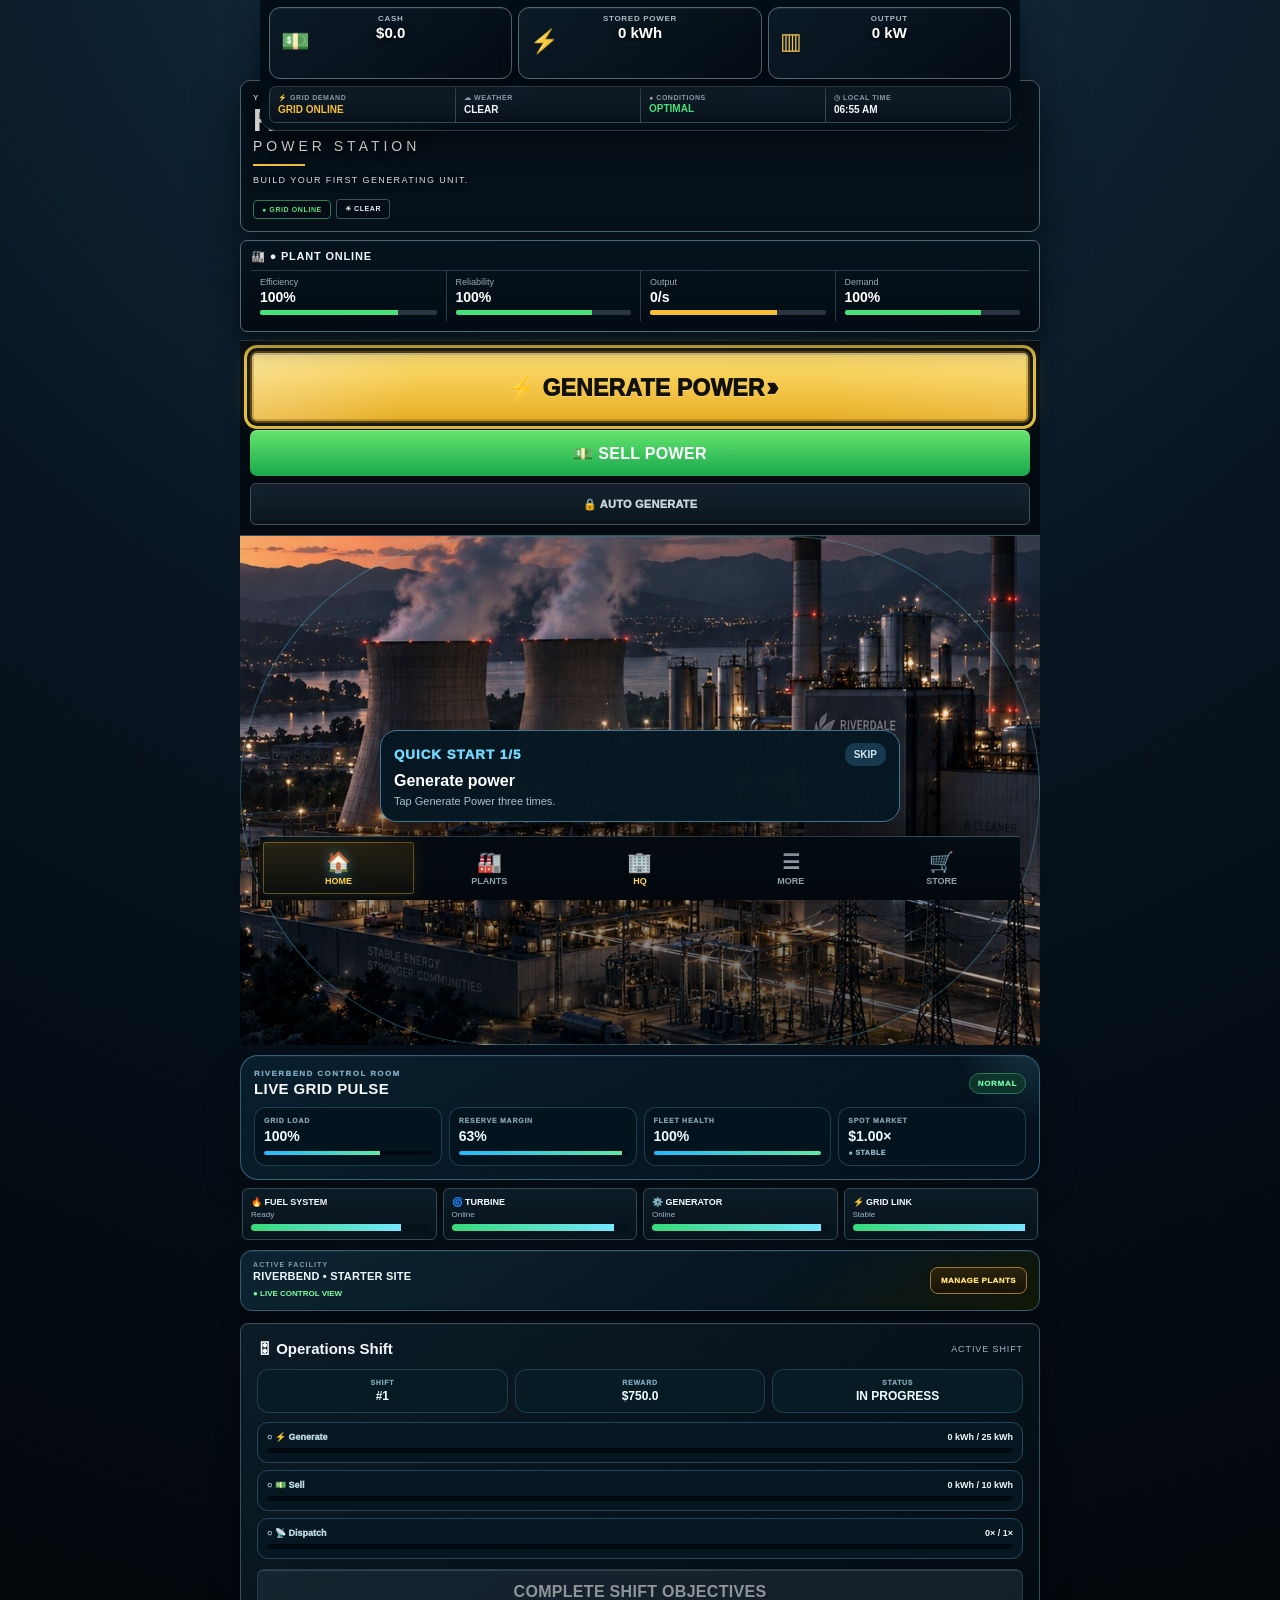
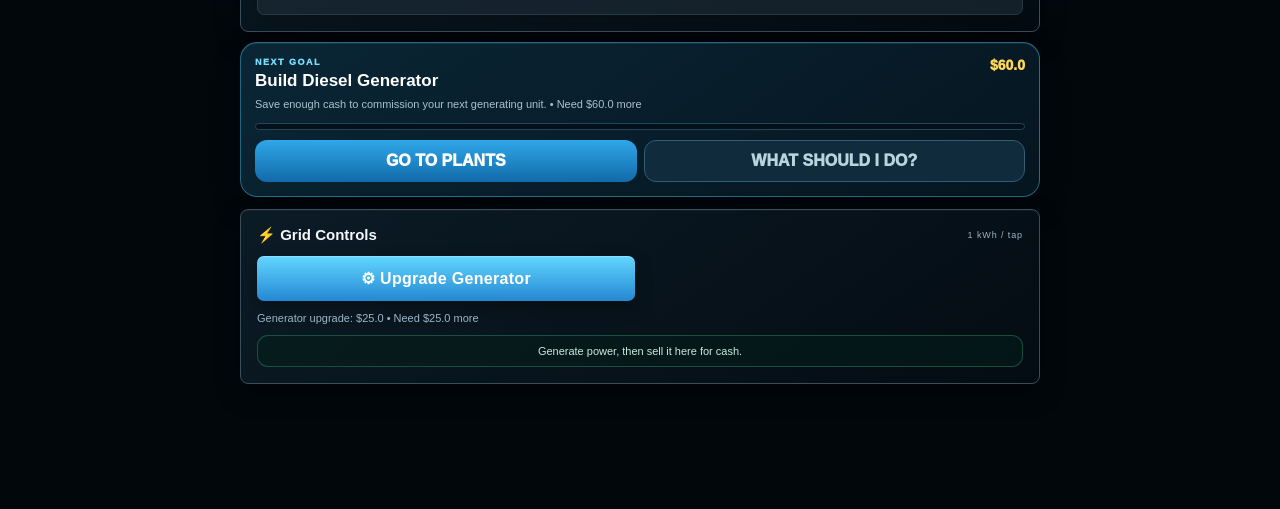
==== commit 7ba09db1: "Build 7 Simplified - TestFlight Build 7" ====
--- a/index.html
+++ b/index.html
@@ -5,8 +5,11 @@
 <meta name="viewport" content="width=device-width,initial-scale=1,viewport-fit=cover,user-scalable=no">
 <meta name="theme-color" content="#07111b">
 <title>Power Plant Tycoon — Build 4 Cinematic Industrial</title>
-<link rel="stylesheet" href="css/game.css?v=plants-art-v2"></head>
+<link rel="stylesheet" href="css/game.css?v=plants-art-v2"><!-- PPT BUILD 7 SIMPLIFIED -->
+<link rel="stylesheet" href="css/build7-simplified.css?v=2">
+</head>
 <body>
+<!-- PPT BUILD 6 ECONOMY V5 -->
 <!-- PPT BUILD 6 FINAL SYSTEMS -->
 <!-- PPT BUILD 4 CINEMATIC -->
 <!-- PPT BUILD 4 TOP HUD FIX HTML -->
@@ -490,5 +493,7 @@
 <script src="js/build4-ui.js"></script><script src="js/generate-audio-v1.js"></script><script src="js/build6-hq.js"></script>
 <script src="js/build6-store.js"></script>
 <script src="js/build6-final.js"></script>
+<script src="js/build6-economy-v5.js"></script>
+<script src="js/build7-simplified.js"></script>
 </body>
 </html>
--- a/css/build7-simplified.css
+++ b/css/build7-simplified.css
@@ -0,0 +1,190 @@
+/* POWER PLANT TYCOON — BUILD 7 SIMPLIFIED EXPERIENCE V2 */
+body.ppt7-simplified{
+  --ppt7-hud-h:72px;
+}
+body.ppt7-simplified .topbar{
+  position:fixed!important;
+  top:env(safe-area-inset-top)!important;
+  left:50%!important;
+  transform:translateX(-50%)!important;
+  width:min(760px,100%)!important;
+  max-width:760px!important;
+  z-index:1000!important;
+  padding:7px 9px!important;
+  border-radius:0 0 16px 16px!important;
+  background:rgba(4,15,24,.98)!important;
+  backdrop-filter:blur(18px)!important;
+  box-shadow:0 10px 34px rgba(0,0,0,.42)!important;
+}
+body.ppt7-simplified .topbar .brand,
+body.ppt7-simplified #marketTicker{
+  display:none!important;
+}
+body.ppt7-simplified .topbar .stats{
+  display:grid!important;
+  grid-template-columns:repeat(3,minmax(0,1fr))!important;
+  gap:6px!important;
+  margin:0!important;
+}
+body.ppt7-simplified .topbar .stat{
+  min-width:0!important;
+  padding:6px 7px!important;
+  border-radius:11px!important;
+  text-align:center!important;
+}
+body.ppt7-simplified .topbar .stat small{
+  font-size:8px!important;
+  letter-spacing:.7px!important;
+  white-space:nowrap!important;
+}
+body.ppt7-simplified .topbar .stat b{
+  margin-top:2px!important;
+  font-size:15px!important;
+  line-height:1.05!important;
+  overflow:hidden!important;
+  text-overflow:ellipsis!important;
+  white-space:nowrap!important;
+}
+body.ppt7-simplified .content{
+  padding-top:calc(var(--ppt7-hud-h) + 8px)!important;
+}
+body.ppt7-simplified #pptV5LastSale{
+  top:calc(env(safe-area-inset-top) + 68px)!important;
+  right:8px!important;
+}
+body.ppt7-simplified #pptV5SaleReceipt{
+  top:16%!important;
+}
+
+/* HOME: keep the core loop front and center. */
+#ppt7NextGoal{
+  margin:10px 0 12px;
+  padding:14px;
+  border-radius:17px;
+  border:1px solid rgba(77,211,255,.42);
+  background:linear-gradient(145deg,rgba(10,39,55,.97),rgba(6,22,33,.98));
+  box-shadow:0 12px 32px rgba(0,0,0,.24),inset 0 1px rgba(255,255,255,.08);
+}
+#ppt7NextGoal .ppt7-goal-top{display:flex;align-items:flex-start;justify-content:space-between;gap:10px}
+#ppt7NextGoal small{display:block;font-size:9px;font-weight:1000;letter-spacing:1.5px;color:#78dfff}
+#ppt7NextGoal strong{display:block;margin-top:4px;font-size:17px;color:#fff}
+#ppt7NextGoal .ppt7-goal-cost{font-size:14px;font-weight:1000;color:#ffd75a;white-space:nowrap}
+#ppt7NextGoal .ppt7-goal-copy{margin-top:6px;color:#a9c2d0;font-size:11px;line-height:1.4}
+#ppt7NextGoal .ppt7-goal-progress{height:7px;margin-top:10px;border-radius:999px;background:#04111a;overflow:hidden;border:1px solid #21465a}
+#ppt7NextGoal .ppt7-goal-progress i{display:block;height:100%;width:0;background:linear-gradient(90deg,#37d985,#5fdfff)}
+#ppt7NextGoal button{width:100%;margin-top:10px;border:0;border-radius:12px;padding:11px 12px;font-weight:1000;color:#fff;background:linear-gradient(#2fa7e8,#126aaa)}
+#ppt7SaleEstimate{
+  margin:8px 0 0;
+  padding:9px 11px;
+  border-radius:11px;
+  border:1px solid rgba(72,222,150,.28);
+  background:rgba(5,31,25,.52);
+  color:#c8eadb;
+  font-size:11px;
+  text-align:center;
+}
+#ppt7SaleEstimate b{color:#55e49d;font-size:14px}
+.ppt7-advanced-card{display:none!important}
+body.ppt7-show-advanced .ppt7-advanced-card{display:block!important}
+#ppt7AdvancedToggle{
+  width:100%;margin:10px 0 12px;padding:12px 13px;border-radius:14px;
+  border:1px solid #315c76;background:linear-gradient(#14344a,#0b2333);color:#dceef7;
+  font-weight:900;text-align:left;display:flex;justify-content:space-between;align-items:center;
+}
+#ppt7AdvancedToggle span{color:#7fa7bb;font-size:11px}
+
+/* Five clear bottom destinations. */
+body.ppt7-simplified .nav{
+  grid-template-columns:repeat(5,1fr)!important;
+  width:min(760px,100%)!important;
+}
+body.ppt7-simplified .nav .ppt7-hide-nav{display:none!important}
+body.ppt7-simplified .nav button{font-size:9px!important;padding:8px 2px!important}
+body.ppt7-simplified .nav button i{font-size:20px!important;margin-bottom:2px!important}
+#ppt7MoreNav.active{color:#fff!important;background:linear-gradient(#17384d,#0b2232)!important}
+
+/* MORE sheet */
+#ppt7MoreShade{position:fixed;inset:0;background:rgba(0,0,0,.58);z-index:1800;display:none}
+#ppt7MoreShade.show{display:block}
+#ppt7MoreSheet{
+  position:fixed;left:50%;bottom:calc(72px + env(safe-area-inset-bottom));transform:translate(-50%,18px);
+  width:min(720px,calc(100% - 20px));z-index:1810;padding:14px;border-radius:20px;
+  background:linear-gradient(160deg,#102b3c,#071620);border:1px solid #35647e;box-shadow:0 24px 70px #0009;
+  opacity:0;pointer-events:none;transition:.18s ease;
+}
+#ppt7MoreSheet.show{opacity:1;pointer-events:auto;transform:translate(-50%,0)}
+#ppt7MoreSheet .ppt7-more-head{display:flex;justify-content:space-between;align-items:center;margin-bottom:10px}
+#ppt7MoreSheet .ppt7-more-head strong{font-size:17px}
+#ppt7MoreSheet .ppt7-close{border:0;background:#173649;color:#dcebf3;border-radius:10px;padding:7px 10px;font-weight:900}
+#ppt7MoreSheet .ppt7-more-grid{display:grid;grid-template-columns:1fr 1fr;gap:9px}
+#ppt7MoreSheet .ppt7-more-item{border:1px solid #2a566d;background:#0c2433;color:#fff;border-radius:14px;padding:12px;text-align:left;font-weight:900}
+#ppt7MoreSheet .ppt7-more-item small{display:block;margin-top:3px;color:#88aabc;font-size:9px;font-weight:700}
+#ppt7MoreSheet .ppt7-more-item.locked{opacity:.45;filter:grayscale(.6)}
+
+/* HQ: one decision at a time. */
+body.ppt7-simplified .hq6-kpis{display:none!important}
+body.ppt7-simplified .hq6-titlebar p{display:none!important}
+body.ppt7-simplified .hq6-gridlive .row:nth-child(2),
+body.ppt7-simplified .hq6-gridlive .row:nth-child(4){display:none!important}
+body.ppt7-simplified .hq6-hero-bottom .hq6-hero-stat:nth-child(n+2){display:none!important}
+body.ppt7-simplified .hq6-section-head span{display:none!important}
+#ppt7HQCategories{display:grid;grid-template-columns:repeat(3,1fr);gap:7px;margin:10px 0 12px}
+#ppt7HQCategories button{border:1px solid #315c76;border-radius:13px;padding:11px 7px;background:#0d2636;color:#8eabba;font-size:10px;font-weight:1000}
+#ppt7HQCategories button i{display:block;font-size:21px;font-style:normal;margin-bottom:3px}
+#ppt7HQCategories button.active{color:#fff;border-color:#65d8ff;background:linear-gradient(#17435d,#0b2c40);box-shadow:inset 0 0 0 1px rgba(101,216,255,.2)}
+body.ppt7-simplified .hq6-depts{grid-template-columns:1fr!important}
+body.ppt7-simplified .hq6-dept.ppt7-filtered{display:none!important}
+body.ppt7-simplified .hq6-dept-body p{font-size:11px!important}
+body.ppt7-simplified .hq6-effect{font-size:11px!important}
+
+/* Spend confirmation */
+#ppt7SpendReceipt{
+  position:fixed;left:50%;top:calc(env(safe-area-inset-top) + 72px);transform:translate(-50%,-10px);
+  z-index:1900;min-width:250px;max-width:calc(100vw - 24px);padding:10px 13px;border-radius:13px;
+  background:rgba(7,25,35,.97);border:1px solid rgba(255,203,75,.48);box-shadow:0 12px 34px #0007;
+  text-align:center;color:#d8eaf2;opacity:0;pointer-events:none;transition:.18s ease;font-size:11px
+}
+#ppt7SpendReceipt.show{opacity:1;transform:translate(-50%,0)}
+#ppt7SpendReceipt b{color:#ffd55b;font-size:14px}
+
+/* Quick Start tutorial — short, not a full-screen interruption. */
+#ppt7QuickStart{
+  position:fixed;left:50%;bottom:calc(78px + env(safe-area-inset-bottom));transform:translateX(-50%);
+  z-index:1750;width:min(520px,calc(100% - 18px));padding:12px 13px;border-radius:17px;
+  background:rgba(7,24,34,.98);border:1px solid #3a7695;box-shadow:0 16px 45px #0008;color:#fff
+}
+#ppt7QuickStart .head{display:flex;justify-content:space-between;gap:8px;align-items:center}
+#ppt7QuickStart small{color:#73d9ff;font-weight:1000;letter-spacing:1px}
+#ppt7QuickStart h3{margin:6px 0 4px;font-size:16px}
+#ppt7QuickStart p{margin:0;color:#aac1cf;font-size:11px;line-height:1.4}
+#ppt7QuickStart button{border:0;border-radius:10px;background:#17394d;color:#cfe4ee;padding:6px 9px;font-size:10px;font-weight:900}
+.ppt7-tutorial-target{outline:3px solid rgba(255,215,72,.88)!important;outline-offset:3px!important;box-shadow:0 0 0 7px rgba(255,215,72,.12)!important}
+
+@media(max-width:430px){
+  body.ppt7-simplified{--ppt7-hud-h:68px}
+  body.ppt7-simplified .topbar .stat b{font-size:13px!important}
+  #ppt7MoreSheet .ppt7-more-grid{grid-template-columns:1fr 1fr}
+  #ppt7HQCategories button{font-size:9px;padding:9px 4px}
+  #ppt7HQCategories button i{font-size:18px}
+}
+
+
+/* BUILD 7 V2 — stronger guidance without adding screen clutter. */
+.ppt7-feature-hidden{display:none!important}
+#ppt7NextGoal .ppt7-goal-actions{display:grid;grid-template-columns:1fr 1fr;gap:7px;margin-top:10px}
+#ppt7NextGoal .ppt7-goal-actions button{margin:0!important}
+#ppt7NextGoal .ppt7-goal-actions button.secondary{background:#102b3c!important;border:1px solid #315c76!important;color:#b9d3df!important}
+.ppt7-recommended{position:relative!important;border-color:#ffd65b!important;box-shadow:0 0 0 1px rgba(255,214,91,.24),0 12px 34px rgba(0,0,0,.28)!important}
+.ppt7-rec-badge{display:inline-flex!important;align-items:center;justify-content:center;width:max-content;max-width:100%;margin:0 0 7px;padding:4px 8px;border-radius:999px;background:#ffd65b;color:#1e1700;font-size:8px;font-weight:1000;letter-spacing:.8px;box-shadow:0 4px 14px rgba(0,0,0,.25)}
+.ppt7-afford{margin:7px 0 5px;font-size:9px;font-weight:900;line-height:1.3}
+.ppt7-afford.ready{color:#63e7a1}.ppt7-afford.short{color:#f0b7a8}
+#ppt7UnlockToast{position:fixed;left:50%;top:calc(env(safe-area-inset-top) + 78px);transform:translate(-50%,-12px);z-index:2050;width:min(460px,calc(100% - 20px));padding:12px 14px;border-radius:15px;background:linear-gradient(145deg,rgba(9,42,56,.99),rgba(7,24,34,.99));border:1px solid rgba(87,220,255,.55);box-shadow:0 18px 50px #0009;opacity:0;pointer-events:none;transition:.2s ease;text-align:left}
+#ppt7UnlockToast.show{opacity:1;transform:translate(-50%,0)}
+#ppt7UnlockToast small{display:block;color:#6edfff;font-size:8px;font-weight:1000;letter-spacing:1.2px}
+#ppt7UnlockToast strong{display:block;margin-top:3px;color:#fff;font-size:15px}
+#ppt7UnlockToast span{display:block;margin-top:3px;color:#a9c5d3;font-size:10px;line-height:1.35}
+#ppt7CoachShade{position:fixed;inset:0;z-index:1960;background:rgba(0,0,0,.58);display:none}#ppt7CoachShade.show{display:block}
+#ppt7Coach{position:fixed;left:50%;bottom:calc(80px + env(safe-area-inset-bottom));transform:translate(-50%,14px);z-index:1970;width:min(500px,calc(100% - 20px));padding:15px;border-radius:18px;background:linear-gradient(155deg,#12344a,#071923);border:1px solid #3a7695;box-shadow:0 22px 60px #000a;opacity:0;pointer-events:none;transition:.18s ease;color:#fff}
+#ppt7Coach.show{opacity:1;pointer-events:auto;transform:translate(-50%,0)}
+#ppt7Coach small{color:#6edfff;font-size:8px;font-weight:1000;letter-spacing:1.2px}#ppt7Coach h3{margin:6px 0 4px;font-size:17px}#ppt7Coach p{margin:0;color:#afc8d4;font-size:11px;line-height:1.45}#ppt7Coach>div{display:grid;grid-template-columns:1fr 110px;gap:7px;margin-top:12px}#ppt7Coach button{border:0;border-radius:11px;padding:10px;background:linear-gradient(#2fa7e8,#126aaa);color:#fff;font-weight:1000;font-size:10px}#ppt7Coach button.secondary{background:#173649;color:#c8dce6}
+@media(max-width:430px){#ppt7NextGoal .ppt7-goal-actions{grid-template-columns:1fr}#ppt7Coach>div{grid-template-columns:1fr 90px}.ppt7-afford{font-size:8px}}
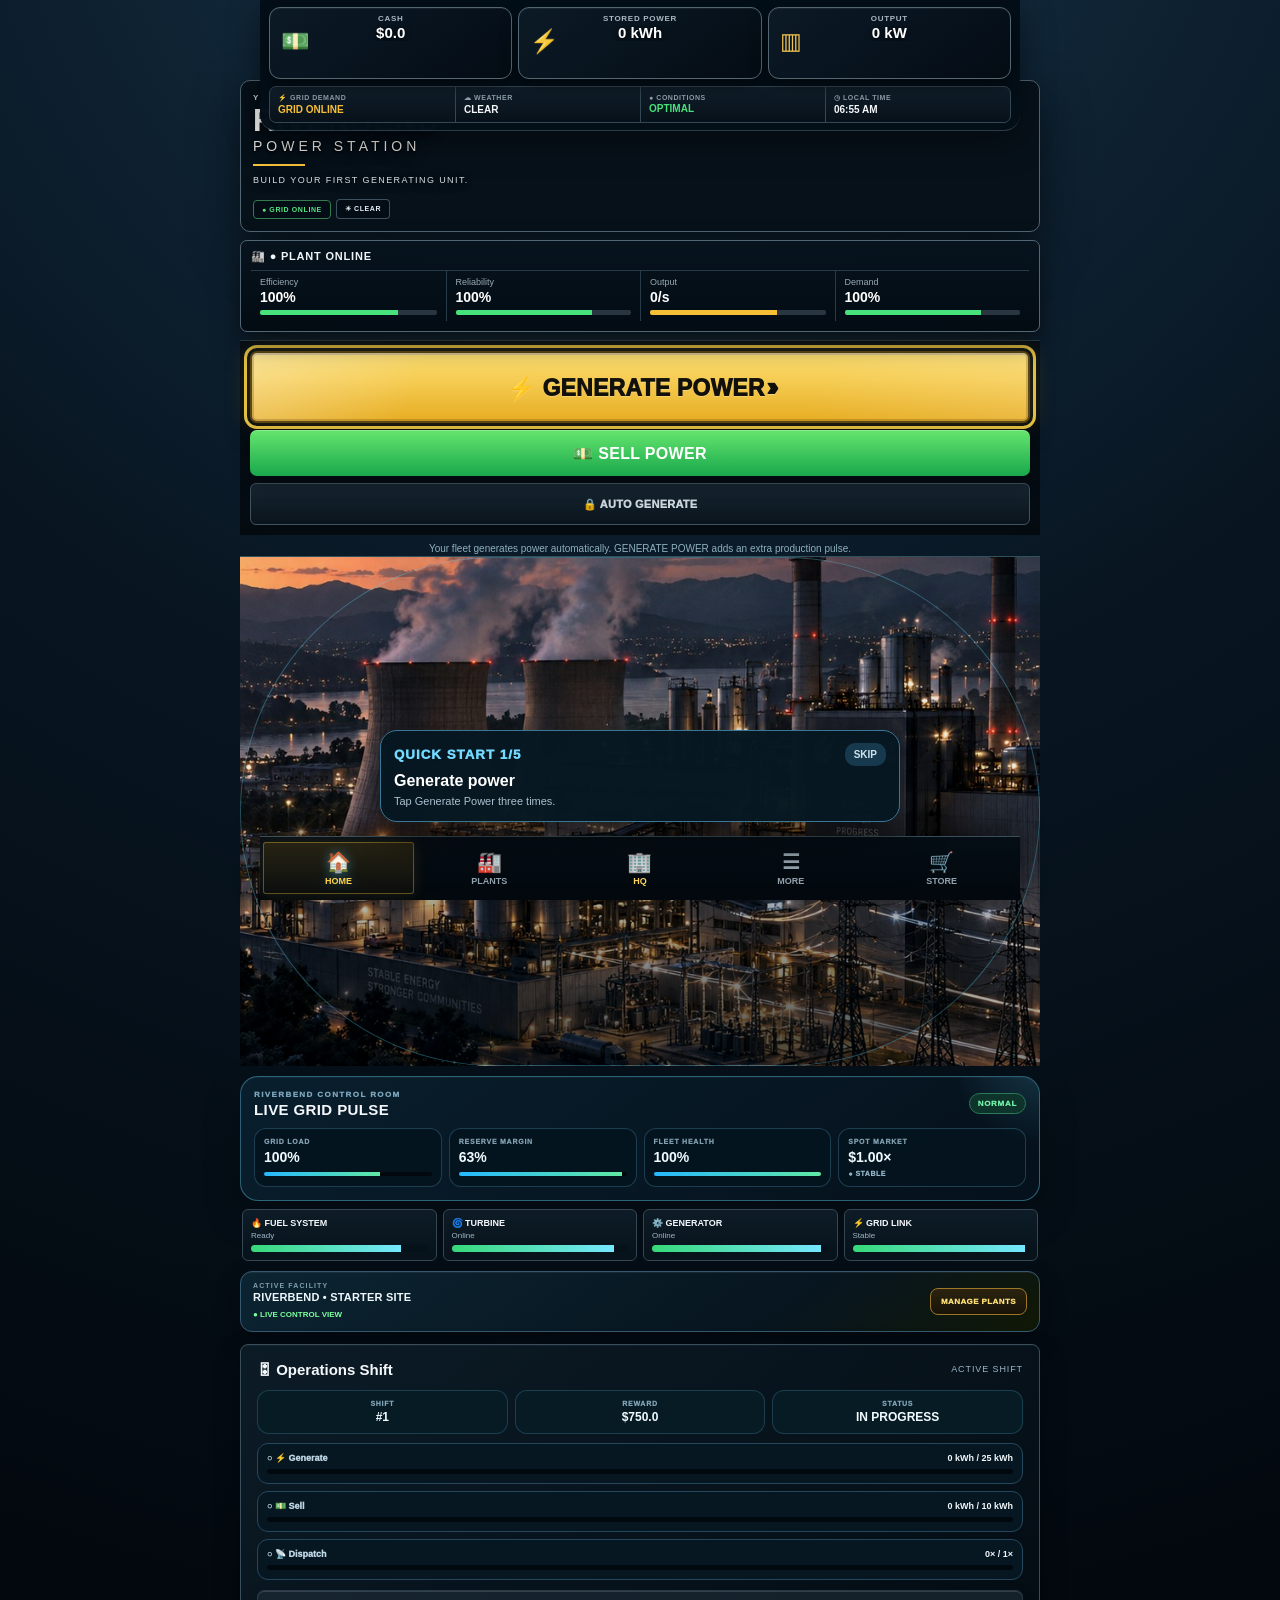
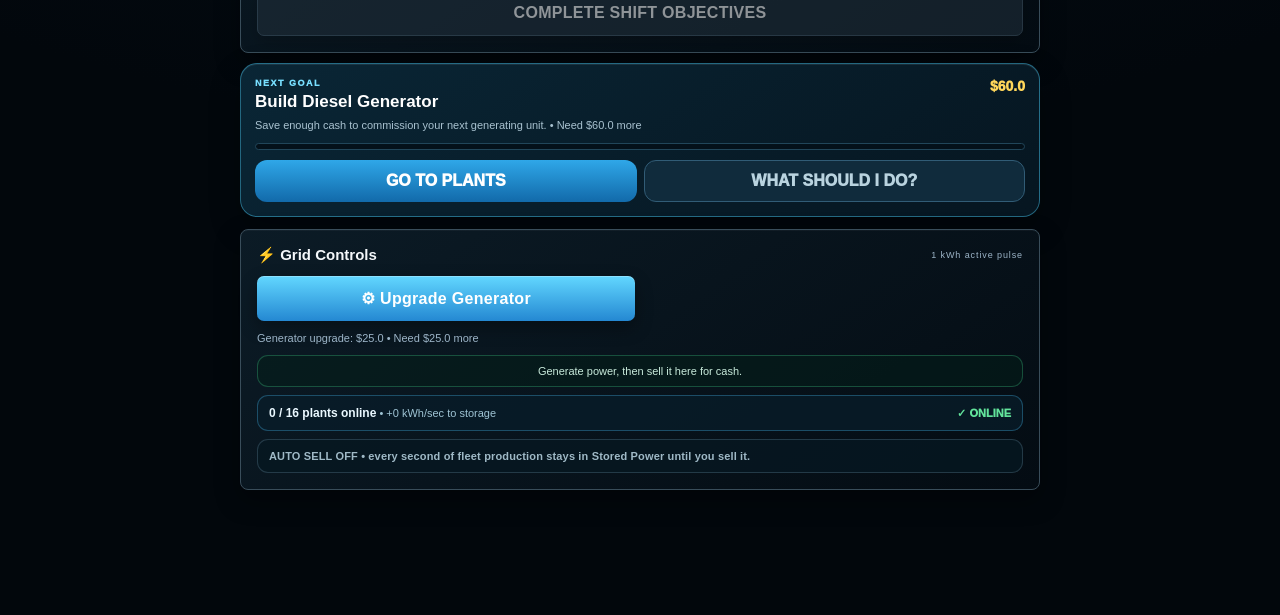
==== commit 24c3a50c: "Build 14 - VIP subscriptions, Game Center, IAP hardening" ====
--- a/index.html
+++ b/index.html
@@ -4,11 +4,14 @@
 <meta charset="UTF-8">
 <meta name="viewport" content="width=device-width,initial-scale=1,viewport-fit=cover,user-scalable=no">
 <meta name="theme-color" content="#07111b">
-<title>Power Plant Tycoon — Build 4 Cinematic Industrial</title>
+<title>Power Plant Tycoon</title>
 <link rel="stylesheet" href="css/game.css?v=plants-art-v2"><!-- PPT BUILD 7 SIMPLIFIED -->
 <link rel="stylesheet" href="css/build7-simplified.css?v=2">
+<link rel="stylesheet" href="css/build13-executive-theme.css?v=13">
+<link rel="stylesheet" href="css/build13-vip-rankings.css?v=13">
 </head>
 <body>
+<!-- PPT BUILD 8 RC4 -->
 <!-- PPT BUILD 6 ECONOMY V5 -->
 <!-- PPT BUILD 6 FINAL SYSTEMS -->
 <!-- PPT BUILD 4 CINEMATIC -->
@@ -43,7 +46,7 @@
 <div class="hero">
 <div class="sky"><div class="sunmoon"></div></div>
 <div class="hills"></div>
-<div class="scene-label"><small>YOUR PLANT</small><h2>RIVERDALE</h2><h3>POWER STATION</h3><p id="sceneSub">Reliable energy for a brighter tomorrow.</p></div>
+<div class="scene-label"><small>YOUR PLANT</small><h2>RIVERBEND</h2><h3>POWER STATION</h3><p id="sceneSub">Reliable energy for a brighter tomorrow.</p></div>
 <div class="statusstrip"><div id="gridStatus" class="pill grid">● GRID ONLINE</div><div id="weather" class="pill">☀ CLEAR</div></div>
 
 
@@ -194,7 +197,7 @@
 <div class="b4-myplants">
   <div class="b4-myplants-head"><strong>🏭 MY PLANTS</strong><span>FACILITY SELECT</span></div>
   <div class="b4-plant-cards">
-    <button class="b4-plant-card" data-stage="steam" onclick="selectStageView('steam')"><b>RIVERDALE</b><small>STEAM FACILITY</small></button>
+    <button class="b4-plant-card" data-stage="steam" onclick="selectStageView('steam')"><b>RIVERBEND</b><small>STEAM FACILITY</small></button>
     <button class="b4-plant-card" data-stage="gas" onclick="selectStageView('gas')"><b>PINE RIDGE</b><small>GAS FACILITY</small></button>
     <button class="b4-plant-card" data-stage="solar" onclick="selectStageView('solar')"><b>SUNCREST</b><small>SOLAR FACILITY</small></button>
     <button class="b4-plant-card" data-stage="nuclear" onclick="selectStageView('nuclear')"><b>BLACKRIDGE</b><small>NUCLEAR FACILITY</small></button>
@@ -400,14 +403,14 @@
 <!-- PPT BUILD 6 STORE 16 -->
 <section id="store" class="page b6-store-page">
 <div class="b6-store-shell">
-  <div class="b6-store-hero"><div><small>POWER PLANT TYCOON • BUILD 6</small><h2>EXECUTIVE <span>POWER SHOP</span></h2><p>Permanent licenses, HQ cosmetics, optional boosts and company resource packs.</p></div><div class="b6-store-hero-icon">⚡</div></div>
+  <div class="b6-store-hero"><div><small>POWER PLANT TYCOON • EXECUTIVE STORE</small><h2>EXECUTIVE <span>POWER SHOP</span></h2><p>Permanent licenses, HQ cosmetics, optional boosts and company resource packs.</p></div><div class="b6-store-hero-icon">⚡</div></div>
   <div class="b6-store-status"><div><small>APP STORE</small><b id="storeKitStatus">Connecting to Apple StoreKit…</b></div><button id="restorePurchasesBtn" class="btn dark" onclick="restorePurchases()">RESTORE</button></div>
 
   <div class="b6-store-head"><h3>⭐ FEATURED EXECUTIVE UPGRADES</h3><span>PERMANENT</span></div>
   <div class="b6-product-grid">
-    <div class="b6-product founder"><div class="b6-badge">FOUNDER</div><div class="b6-icon">🏆</div><h4>Founder's Energy Bundle</h4><p>Permanent Founder status • +5% output • +5% sale value • 5% staff & research discount.</p><button id="b6Buy-foundersBundle" class="b6-buy gold" onclick="purchaseB6Product('foundersBundle')">BUY</button></div>
-    <div class="b6-product"><div class="b6-badge">PREMIUM</div><div class="b6-icon">👔</div><h4>Executive License</h4><p>Permanent +25% generation and +10% grid sale value.</p><button id="executivePurchaseBtn" class="b6-buy purple" onclick="purchaseExecutiveLicense()">BUY</button></div>
-    <div class="b6-product"><div class="b6-badge">AUTOMATION</div><div class="b6-icon">🤖</div><h4>Auto Generate</h4><p>Permanent automatic generation every second.</p><button id="autoGeneratePurchaseBtn" class="b6-buy purple" onclick="purchaseAutoGenerate()">BUY</button></div>
+    <div class="b6-product founder"><div class="b6-badge">FOUNDER</div><div class="b6-icon">🏆</div><h4>Founder's Energy Bundle</h4><p>Permanent Founder status • +3% output • +3% sale quality • 5% staff & research discount.</p><button id="b6Buy-foundersBundle" class="b6-buy gold" onclick="purchaseB6Product('foundersBundle')">BUY</button></div>
+    <div class="b6-product"><div class="b6-badge">PREMIUM</div><div class="b6-icon">👔</div><h4>Executive License</h4><p>Permanent +8% generation and +5% grid sale quality.</p><button id="executivePurchaseBtn" class="b6-buy purple" onclick="purchaseExecutiveLicense()">BUY</button></div>
+    <div class="b6-product"><div class="b6-badge">AUTOMATION</div><div class="b6-icon">🤖</div><h4>Auto Generate</h4><p>Permanent convenience upgrade that adds an automatic generation pulse every second.</p><button id="autoGeneratePurchaseBtn" class="b6-buy purple" onclick="purchaseAutoGenerate()">BUY</button></div>
   </div>
 
   <div class="b6-store-head"><h3>🏢 PERMANENT COMPANY UPGRADES</h3><span>RESTORABLE</span></div>
@@ -433,8 +436,7 @@
 
   <div class="card daily-streak-card"><div class="section-title"><h3>🎁 7-Day Supply Streak</h3><span>FREE DAILY</span></div><div id="dailyStreakUI"></div><button id="dailyClaimBtn" class="btn green" style="width:100%;margin-top:12px" onclick="dailyReward()">CLAIM DAILY DROP</button></div>
   <div class="card rewarded-ad-card"><div class="section-title"><h3>🎬 Rewarded Operations</h3><span>OPTIONAL AD</span></div><div class="storeitem ad-reward-item"><div><strong>⚡ Watch Ad • Grid Overdrive</strong><small>Optional rewarded ad • 2× output for 10 minutes</small></div><button id="rewardedAdBtn" class="btn blue" onclick="watchRewardedAd()">WATCH AD</button></div><div id="adStatus" class="storekit-status ad-status">Ad system checking status…</div></div>
-  <div id="devTestStore" class="card"><div class="section-title"><h3>🧪 Browser Development Tools</h3><span>TEST ONLY</span></div><div class="storeitem"><div><strong>⚡ 2× Grid Output</strong><small>Free 10 minute development boost</small></div><button class="btn blue" onclick="activateBoost()">ACTIVATE</button></div><div class="storeitem"><div><strong>🧰 Maintenance Test</strong><small>Restore all equipment condition</small></div><button class="btn orange" onclick="maintenancePack()">TEST</button></div><div class="storeitem"><div><strong>🚀 Starter Test</strong><small>$5,000 + 10 minute boost</small></div><button class="btn purple" onclick="starterPack()">TEST</button></div></div>
-  <div class="card danger-zone"><div class="section-title"><h3>⚠ Save Controls</h3><span>LOCAL DATA</span></div><div class="storeitem"><div><strong>♻ Reset Save</strong><small>Erase local progress. Native permanent purchases can be restored.</small></div><button class="btn red" onclick="resetGame()">RESET</button></div></div>
+<div class="card danger-zone"><div class="section-title"><h3>⚠ Save Controls</h3><span>LOCAL DATA</span></div><div class="storeitem"><div><strong>♻ Reset Save</strong><small>Erase local progress. Native permanent purchases can be restored.</small></div><button class="btn red" onclick="resetGame()">RESET</button></div></div>
   <div class="card"><div class="section-title"><h3>⚙ Settings</h3><span>GAME</span></div><div class="settings-grid"><div class="setting"><b>Sound Effects</b><button id="soundToggle" class="toggle" onclick="toggleSetting('sound')">ON</button></div><div class="setting"><b>Haptics</b><button id="hapticsToggle" class="toggle" onclick="toggleSetting('haptics')">ON</button></div><div class="setting premium-setting"><b>Music Volume</b><input id="musicVolume" type="range" min="0" max="100" value="16" oninput="setPremiumVolume('music',this.value)"></div><div class="setting premium-setting"><b>SFX Volume</b><input id="sfxVolume" type="range" min="0" max="100" value="22" oninput="setPremiumVolume('sfx',this.value)"></div><div class="setting"><b>Reduced Motion</b><button id="motionToggle" class="toggle" onclick="toggleSetting('reducedMotion')">OFF</button></div><div class="setting"><b>Compact Numbers</b><button id="compactToggle" class="toggle on" onclick="toggleSetting('compact')">ON</button></div></div><div class="final-toolbar"><button class="btn blue" onclick="restartFirstShift6()">🎓 REPLAY FIRST SHIFT</button><button class="btn dark" onclick="exportSave()">📤 EXPORT SAVE</button><button class="btn dark" onclick="importSave()">📥 IMPORT SAVE</button></div></div>
 </div>
 </section>
@@ -489,11 +491,14 @@
 </div>
 
 <div id="offlineModal" class="modal"><div class="modalbox"><h2>⚡ Welcome Back</h2><p>Your power plants kept operating while you were away.</p><div id="offlineAmount" class="bigmoney">0 kWh</div><p id="offlineText"></p><button class="btn green" style="width:100%" onclick="closeOffline()">COLLECT</button></div></div>
-<script src="js/game.js?v=13"></script>
+<script src="js/game.js?v=14"></script>
 <script src="js/build4-ui.js"></script><script src="js/generate-audio-v1.js"></script><script src="js/build6-hq.js"></script>
 <script src="js/build6-store.js"></script>
 <script src="js/build6-final.js"></script>
 <script src="js/build6-economy-v5.js"></script>
 <script src="js/build7-simplified.js"></script>
+<script src="js/build8-rc4.js?v=1"></script>
+<script src="js/build13-iap-release.js?v=13"></script>
+<script src="js/build13-vip-rankings.js?v=13"></script>
 </body>
 </html>
--- a/css/build13-executive-theme.css
+++ b/css/build13-executive-theme.css
@@ -0,0 +1,294 @@
+/* POWER PLANT TYCOON — BUILD 13 EXECUTIVE HQ THEME
+   Premium black/gold command-suite transformation for the HQ Executive Theme IAP. */
+
+body.hq-executive-theme,
+body.ppt13-executive-active {
+  --exec-gold:#ffd45a;
+  --exec-gold-2:#e5a91e;
+  --exec-gold-soft:#9d7421;
+  --exec-ink:#050505;
+  --exec-panel:#0b0b0c;
+  --exec-panel-2:#15120a;
+}
+
+body.hq-executive-theme #company.hq6-page,
+body.ppt13-executive-active #company.hq6-page {
+  position:relative;
+  isolation:isolate;
+  background:
+    radial-gradient(circle at 50% 4%,rgba(255,205,74,.10),transparent 30%),
+    linear-gradient(180deg,rgba(8,7,4,.96),rgba(3,5,7,.98) 48%,rgba(2,3,5,1))!important;
+}
+body.hq-executive-theme #company.hq6-page:before,
+body.ppt13-executive-active #company.hq6-page:before {
+  content:"";
+  position:absolute;
+  inset:0;
+  z-index:-1;
+  pointer-events:none;
+  opacity:.38;
+  background-image:
+    linear-gradient(rgba(255,210,83,.045) 1px,transparent 1px),
+    linear-gradient(90deg,rgba(255,210,83,.045) 1px,transparent 1px);
+  background-size:26px 26px;
+  mask-image:linear-gradient(180deg,#000,transparent 72%);
+}
+
+body.hq-executive-theme .hq6-shell,
+body.ppt13-executive-active .hq6-shell {
+  --hq6-gold:var(--exec-gold);
+  --hq6-cyan:#f1c955;
+  --hq6-green:#e7bd45;
+  --hq6-panel:rgba(8,8,8,.97);
+  --hq6-line:#8f6a22;
+}
+
+/* Executive title plate */
+body.hq-executive-theme .hq6-titlebar,
+body.ppt13-executive-active .hq6-titlebar {
+  position:relative;
+  overflow:hidden;
+  border:1px solid #c59527!important;
+  background:
+    radial-gradient(circle at 82% 8%,rgba(255,214,92,.22),transparent 26%),
+    linear-gradient(135deg,#1e1809 0%,#07090c 48%,#120e05 100%)!important;
+  box-shadow:0 0 0 1px rgba(255,215,99,.10),0 18px 45px rgba(0,0,0,.78),inset 0 1px rgba(255,239,185,.18)!important;
+}
+body.hq-executive-theme .hq6-titlebar:before,
+body.ppt13-executive-active .hq6-titlebar:before {
+  content:"EXECUTIVE COMMAND SUITE";
+  position:absolute;
+  right:14px;
+  top:8px;
+  color:#ffe58f;
+  font-size:7px;
+  font-weight:1000;
+  letter-spacing:1.8px;
+  opacity:.88;
+}
+body.hq-executive-theme .hq6-titlebar h2,
+body.ppt13-executive-active .hq6-titlebar h2 {text-shadow:0 0 18px rgba(255,202,55,.20)}
+body.hq-executive-theme .hq6-titlebar h2 span,
+body.ppt13-executive-active .hq6-titlebar h2 span {color:#ffd766!important}
+body.hq-executive-theme .hq6-xp,
+body.ppt13-executive-active .hq6-xp {border-color:#6f5621;background:#080704}
+body.hq-executive-theme .hq6-xp i,
+body.ppt13-executive-active .hq6-xp i {background:linear-gradient(90deg,#8d5d0d,#ffdd71,#c98713);box-shadow:0 0 16px rgba(255,202,55,.72)}
+
+#ppt13ExecutiveBadge {
+  display:inline-flex;
+  align-items:center;
+  gap:6px;
+  margin-top:7px;
+  padding:5px 9px;
+  border:1px solid #c6972e;
+  border-radius:999px;
+  background:linear-gradient(180deg,rgba(70,50,8,.86),rgba(23,17,5,.92));
+  color:#ffe9a3;
+  font-size:7px;
+  font-weight:1000;
+  letter-spacing:1.15px;
+  box-shadow:inset 0 1px rgba(255,255,255,.12),0 0 14px rgba(255,198,51,.14);
+}
+#ppt13ExecutiveBadge:before {content:"♛";font-size:10px;color:#ffd75d}
+
+/* Hero becomes a premium command room */
+body.hq-executive-theme .hq6-hero,
+body.ppt13-executive-active .hq6-hero {
+  border:1px solid #d0a23b!important;
+  background-image:
+    linear-gradient(105deg,rgba(27,18,2,.44),rgba(0,0,0,.04) 48%,rgba(30,20,2,.34)),
+    url('../assets/hq6_command_center.jpg')!important;
+  background-position:center!important;
+  background-size:cover!important;
+  background-blend-mode:color,normal;
+  box-shadow:0 0 0 1px rgba(255,219,116,.10),0 26px 70px rgba(0,0,0,.88),0 0 34px rgba(224,165,38,.10),inset 0 0 90px rgba(0,0,0,.50)!important;
+}
+body.hq-executive-theme .hq6-hero:after,
+body.ppt13-executive-active .hq6-hero:after {
+  background:
+    linear-gradient(180deg,rgba(5,4,1,.06),rgba(3,3,3,.10) 45%,rgba(3,3,2,.83) 100%),
+    linear-gradient(90deg,rgba(16,10,1,.55),transparent 32%,transparent 70%,rgba(23,15,2,.42))!important;
+}
+body.hq-executive-theme .hq6-hero-brand,
+body.ppt13-executive-active .hq6-hero-brand {
+  border-left:3px solid #ffd45a!important;
+  border-top:1px solid rgba(255,219,106,.40);
+  border-bottom:1px solid rgba(255,219,106,.22);
+  background:linear-gradient(90deg,rgba(15,11,2,.90),rgba(5,7,9,.75))!important;
+  box-shadow:0 12px 32px rgba(0,0,0,.46),0 0 18px rgba(255,199,47,.08);
+}
+body.hq-executive-theme .hq6-hero-brand small,
+body.ppt13-executive-active .hq6-hero-brand small {color:#f4d98f!important}
+body.hq-executive-theme .hq6-hero-brand strong span,
+body.ppt13-executive-active .hq6-hero-brand strong span {color:#ffd45a!important}
+
+#ppt13ExecutiveSeal {
+  position:absolute;
+  left:50%;
+  top:18px;
+  transform:translateX(-50%);
+  z-index:4;
+  display:flex;
+  align-items:center;
+  gap:7px;
+  padding:7px 12px;
+  border:1px solid rgba(230,181,56,.72);
+  border-radius:7px;
+  background:linear-gradient(180deg,rgba(28,21,6,.90),rgba(7,8,10,.86));
+  color:#ffe7a1;
+  box-shadow:0 8px 26px rgba(0,0,0,.50),inset 0 1px rgba(255,255,255,.10);
+  backdrop-filter:blur(9px);
+  font-size:7px;
+  font-weight:1000;
+  letter-spacing:1.3px;
+  white-space:nowrap;
+}
+#ppt13ExecutiveSeal:before {content:"✦";color:#ffd45a;font-size:12px}
+
+body.hq-executive-theme .hq6-gridlive,
+body.ppt13-executive-active .hq6-gridlive {
+  border-color:#a67a23!important;
+  background:linear-gradient(145deg,rgba(19,15,6,.91),rgba(4,7,10,.91))!important;
+  box-shadow:0 12px 30px rgba(0,0,0,.72),inset 0 1px rgba(255,222,129,.10)!important;
+}
+body.hq-executive-theme .hq6-gridlive .row,
+body.ppt13-executive-active .hq6-gridlive .row {border-color:#5a461e!important}
+body.hq-executive-theme .hq6-gridlive .good,
+body.ppt13-executive-active .hq6-gridlive .good {color:#ffda69!important;text-shadow:0 0 10px rgba(255,202,49,.28)}
+body.hq-executive-theme .hq6-hero-stat,
+body.ppt13-executive-active .hq6-hero-stat {
+  border-color:#7f6126!important;
+  background:linear-gradient(145deg,rgba(20,15,5,.90),rgba(5,8,10,.88))!important;
+}
+body.hq-executive-theme .hq6-hero-stat b.green,
+body.ppt13-executive-active .hq6-hero-stat b.green {color:#ffd45a!important}
+
+/* Three main HQ categories become unmistakably premium */
+body.hq-executive-theme #ppt7HQCategories,
+body.ppt13-executive-active #ppt7HQCategories {
+  padding:7px;
+  border:1px solid #6d531f;
+  border-radius:16px;
+  background:linear-gradient(180deg,rgba(18,14,5,.90),rgba(5,7,9,.94));
+  box-shadow:0 12px 28px rgba(0,0,0,.48),inset 0 1px rgba(255,235,174,.06);
+}
+body.hq-executive-theme #ppt7HQCategories button,
+body.ppt13-executive-active #ppt7HQCategories button {
+  border-color:#735820!important;
+  background:linear-gradient(180deg,#17130a,#080a0d)!important;
+  color:#cbbd95!important;
+  box-shadow:inset 0 1px rgba(255,255,255,.035)!important;
+}
+body.hq-executive-theme #ppt7HQCategories button i,
+body.ppt13-executive-active #ppt7HQCategories button i {filter:sepia(1) saturate(1.45) drop-shadow(0 0 7px rgba(255,197,44,.20))}
+body.hq-executive-theme #ppt7HQCategories button.active,
+body.ppt13-executive-active #ppt7HQCategories button.active {
+  color:#1b1403!important;
+  border-color:#ffe082!important;
+  background:linear-gradient(180deg,#ffe589,#d59a19)!important;
+  box-shadow:0 0 0 1px rgba(255,225,126,.22),0 0 24px rgba(255,188,31,.22),inset 0 1px rgba(255,255,255,.65)!important;
+}
+
+/* Department cards become black/gold executive panels */
+body.hq-executive-theme .hq6-dept,
+body.ppt13-executive-active .hq6-dept {
+  border-color:#765b24!important;
+  background:
+    radial-gradient(circle at 90% 0,rgba(255,205,66,.07),transparent 26%),
+    linear-gradient(155deg,#17130b,#07090c 58%,#0d0a04)!important;
+  box-shadow:0 16px 36px rgba(0,0,0,.68),inset 0 1px rgba(255,238,186,.06)!important;
+}
+body.hq-executive-theme .hq6-dept.active,
+body.hq-executive-theme .hq6-dept.ppt7-recommended,
+body.ppt13-executive-active .hq6-dept.active,
+body.ppt13-executive-active .hq6-dept.ppt7-recommended {
+  border-color:#edbe4c!important;
+  box-shadow:0 0 0 1px rgba(255,220,111,.16),0 0 28px rgba(255,190,35,.17),0 16px 36px rgba(0,0,0,.74)!important;
+}
+body.hq-executive-theme .hq6-dept-img,
+body.ppt13-executive-active .hq6-dept-img {filter:saturate(.68) sepia(.18) contrast(1.08) brightness(.88)}
+body.hq-executive-theme .hq6-dept-img:after,
+body.ppt13-executive-active .hq6-dept-img:after {background:linear-gradient(180deg,rgba(61,40,3,.05) 20%,rgba(9,8,5,.97))!important}
+body.hq-executive-theme .hq6-dept-title strong,
+body.ppt13-executive-active .hq6-dept-title strong {color:#fff3cb}
+body.hq-executive-theme .hq6-dept-title span,
+body.ppt13-executive-active .hq6-dept-title span {
+  border-color:#9d7727!important;
+  background:#181206!important;
+  color:#ffe29a!important;
+}
+body.hq-executive-theme .hq6-dept p,
+body.ppt13-executive-active .hq6-dept p {color:#b7ac91!important}
+body.hq-executive-theme .hq6-effect,
+body.ppt13-executive-active .hq6-effect {border-color:#53421d!important;color:#f0c557!important}
+body.hq-executive-theme .hq6-upgrade,
+body.ppt13-executive-active .hq6-upgrade {
+  border-color:#f0c153!important;
+  color:#211603!important;
+  background:linear-gradient(180deg,#ffe789,#d89a16)!important;
+  box-shadow:inset 0 1px rgba(255,255,255,.68),0 0 18px rgba(255,188,33,.13)!important;
+}
+body.hq-executive-theme .ppt7-rec-badge,
+body.ppt13-executive-active .ppt7-rec-badge {
+  border-color:#b88d2e!important;
+  background:#2a1f06!important;
+  color:#ffe49b!important;
+}
+body.hq-executive-theme .ppt7-afford.ready,
+body.ppt13-executive-active .ppt7-afford.ready {color:#ffd45a!important}
+
+/* Detail panels and action controls */
+body.hq-executive-theme .hq6-detail,
+body.ppt13-executive-active .hq6-detail {
+  border-color:#a57c28!important;
+  background:
+    radial-gradient(circle at 92% 0,rgba(255,202,53,.08),transparent 25%),
+    linear-gradient(145deg,#171208,#07090c 62%,#0d0a04)!important;
+  box-shadow:0 20px 48px rgba(0,0,0,.78),inset 0 1px rgba(255,238,184,.07)!important;
+}
+body.hq-executive-theme .hq6-action,
+body.ppt13-executive-active .hq6-action {
+  border-color:#6d5320!important;
+  background:linear-gradient(145deg,#141008,#080a0c)!important;
+}
+body.hq-executive-theme .hq6-close,
+body.ppt13-executive-active .hq6-close {
+  border-color:#806321!important;
+  background:#171206!important;
+  color:#f8da83!important;
+}
+body.hq-executive-theme .hq6-detail .uf-btn,
+body.ppt13-executive-active .hq6-detail .uf-btn {
+  border-color:#a67b23!important;
+}
+body.hq-executive-theme .hq6-detail .uf-btn.green,
+body.ppt13-executive-active .hq6-detail .uf-btn.green {
+  color:#211603!important;
+  border-color:#f0c153!important;
+  background:linear-gradient(180deg,#ffe789,#d89a16)!important;
+}
+
+/* Goal card and HQ nav glow */
+body.hq-executive-theme .hq6-goal,
+body.ppt13-executive-active .hq6-goal {
+  border-color:#d5a435!important;
+  background:linear-gradient(135deg,#2f2308,#0d0c09 56%,#1a1204)!important;
+  box-shadow:0 0 28px rgba(255,193,34,.16),inset 0 1px rgba(255,244,206,.12)!important;
+}
+body.hq-executive-theme [data-nav="company"],
+body.ppt13-executive-active [data-nav="company"] {
+  border-color:#d6a72d!important;
+  box-shadow:0 0 20px rgba(255,193,31,.15)!important;
+}
+
+/* Store card signals that the purchase is a full HQ transformation. */
+body.hq-executive-theme #b6Buy-hqExecutiveTheme,
+body.ppt13-executive-active #b6Buy-hqExecutiveTheme {border-color:#d9a72d!important;background:linear-gradient(#342808,#171207)!important;color:#ffe38e!important}
+
+@media(max-width:760px){
+  body.hq-executive-theme .hq6-titlebar:before,
+  body.ppt13-executive-active .hq6-titlebar:before {font-size:5.5px;right:9px;top:6px;letter-spacing:1px}
+  #ppt13ExecutiveSeal{top:9px;padding:5px 8px;font-size:5.5px;letter-spacing:.8px}
+  #ppt13ExecutiveBadge{font-size:6px;padding:4px 7px}
+}
--- a/css/build13-vip-rankings.css
+++ b/css/build13-vip-rankings.css
@@ -0,0 +1,33 @@
+/* BUILD 13 — EXECUTIVE GRID VIP + GAME CENTER RANKINGS */
+.ppt13-vip-card{position:relative;overflow:hidden;border:1px solid rgba(212,172,61,.55)!important;background:radial-gradient(circle at 90% 0,rgba(190,121,255,.15),transparent 34%),linear-gradient(145deg,rgba(23,18,8,.98),rgba(7,9,17,.98) 58%,rgba(19,10,28,.98))!important;box-shadow:0 18px 45px rgba(0,0,0,.42),inset 0 1px rgba(255,255,255,.05)}
+.ppt13-vip-card:before{content:"VIP";position:absolute;right:-12px;top:-20px;font-size:82px;font-weight:1000;letter-spacing:-6px;color:rgba(255,215,95,.035);pointer-events:none}
+.ppt13-vip-head,.ppt13-rank-head{display:flex;justify-content:space-between;align-items:flex-start;gap:12px}.ppt13-vip-head small,.ppt13-rank-head small{font-size:8px;font-weight:1000;letter-spacing:1.4px;color:#d7bb63}.ppt13-vip-head h3,.ppt13-rank-head h3{margin:3px 0 3px}.ppt13-vip-head p,.ppt13-rank-head p{margin:0;color:#98a3b6;font-size:10px}
+#ppt13VipState,#ppt13GCAlias{flex:0 0 auto;padding:6px 9px;border:1px solid #43506a;border-radius:999px;background:#101520;color:#8d9ab0;font-size:7px;font-weight:1000;letter-spacing:.9px}#ppt13VipState.active,#ppt13GCAlias.active{border-color:#c99b2d;background:linear-gradient(#362606,#181205);color:#ffe28b;box-shadow:0 0 16px rgba(255,192,43,.14)}
+.ppt13-vip-benefits{display:grid;grid-template-columns:repeat(4,1fr);gap:7px;margin:13px 0}.ppt13-vip-benefits>div{padding:10px 6px;text-align:center;border:1px solid #423719;border-radius:10px;background:rgba(5,7,11,.68)}.ppt13-vip-benefits b{display:block;color:#ffe078;font-size:17px}.ppt13-vip-benefits small{display:block;color:#9e9479;font-size:6px;font-weight:900;letter-spacing:.7px;margin-top:3px}
+.ppt13-vip-plans{display:grid;grid-template-columns:1fr 1fr;gap:8px}.ppt13-vip-actions{display:grid;grid-template-columns:1fr 1fr;gap:8px;margin-top:8px}.ppt13-vip-card .btn:disabled{opacity:.72}
+#ppt13VipBadge{margin-left:7px;padding:3px 6px;border-radius:999px;border:1px solid #d5a631;background:linear-gradient(#392905,#171205);color:#ffe08a;font-size:7px;font-weight:1000;letter-spacing:.8px;vertical-align:middle;box-shadow:0 0 12px rgba(255,191,38,.18)}
+body.ppt13-vip-active .topbar,body.ppt13-vip-active .hud{box-shadow:inset 0 -1px rgba(216,171,52,.12)}
+.ppt13-rank-card{border:1px solid rgba(60,145,255,.38)!important;background:radial-gradient(circle at 92% 0,rgba(32,119,255,.12),transparent 30%),linear-gradient(145deg,rgba(9,14,25,.98),rgba(6,8,14,.98))!important}.ppt13-rank-list{display:grid;gap:7px;margin-top:12px}.ppt13-rank-row{display:grid;grid-template-columns:1fr auto;gap:10px;align-items:center;padding:9px 10px;border:1px solid #26364f;border-radius:10px;background:rgba(6,10,17,.70)}.ppt13-rank-row>div{display:grid;grid-template-columns:auto 1fr auto;align-items:center;gap:8px}.ppt13-rank-row small{color:#7087a9;font-size:6px;font-weight:1000;letter-spacing:.7px}.ppt13-rank-row b{font-size:10px}.ppt13-rank-row span{color:#8fe6ff;font-weight:900;font-size:10px;text-align:right}.ppt13-rank-row .btn{min-height:32px;padding:6px 10px}.ppt13-rank-actions{display:grid;grid-template-columns:1fr 1fr;gap:8px;margin-top:10px}
+body.ppt13-executive-active.ppt13-vip-active #company.hq6-page:after{content:"VIP EXECUTIVE MEMBER";position:absolute;right:12px;top:72px;z-index:20;padding:5px 8px;border:1px solid rgba(222,176,57,.55);border-radius:999px;background:rgba(20,14,4,.88);color:#ffe091;font-size:6px;font-weight:1000;letter-spacing:1px;pointer-events:none}
+@media(max-width:620px){.ppt13-vip-benefits{grid-template-columns:repeat(2,1fr)}.ppt13-vip-plans,.ppt13-vip-actions,.ppt13-rank-actions{grid-template-columns:1fr}.ppt13-rank-row>div{grid-template-columns:1fr auto}.ppt13-rank-row small{grid-column:1/-1}.ppt13-rank-head,.ppt13-vip-head{align-items:center}.ppt13-vip-head p,.ppt13-rank-head p{font-size:8px}}
+
+/* PPT BUILD 14 — readable StoreKit/VIP messages */
+#toast.toast, .toast#toast {
+  position: fixed !important;
+  top: calc(env(safe-area-inset-top, 0px) + 112px) !important;
+  bottom: auto !important;
+  left: 50% !important;
+  right: auto !important;
+  transform: translateX(-50%) !important;
+  width: min(92vw, 620px) !important;
+  max-width: calc(100vw - 24px) !important;
+  height: auto !important;
+  max-height: none !important;
+  white-space: normal !important;
+  overflow: visible !important;
+  text-overflow: clip !important;
+  line-height: 1.3 !important;
+  padding: 12px 16px !important;
+  box-sizing: border-box !important;
+  z-index: 2147483647 !important;
+}
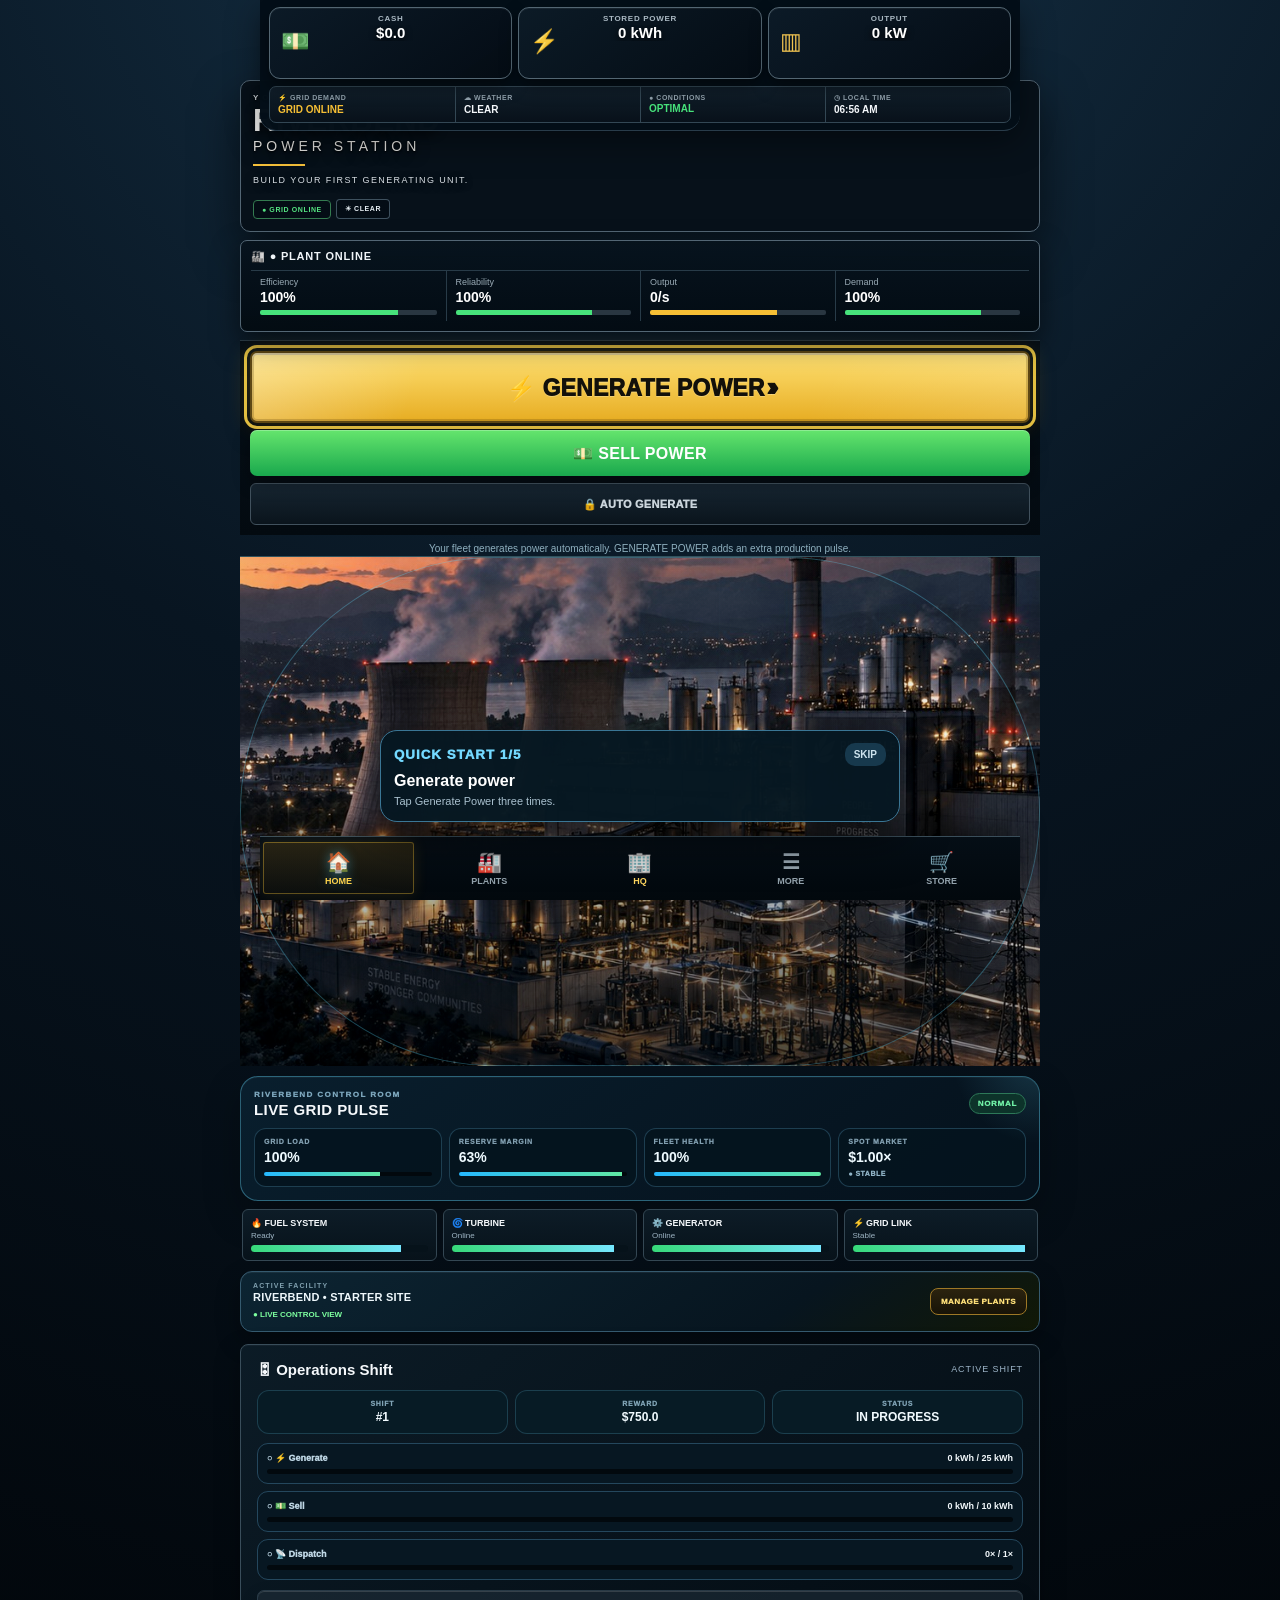
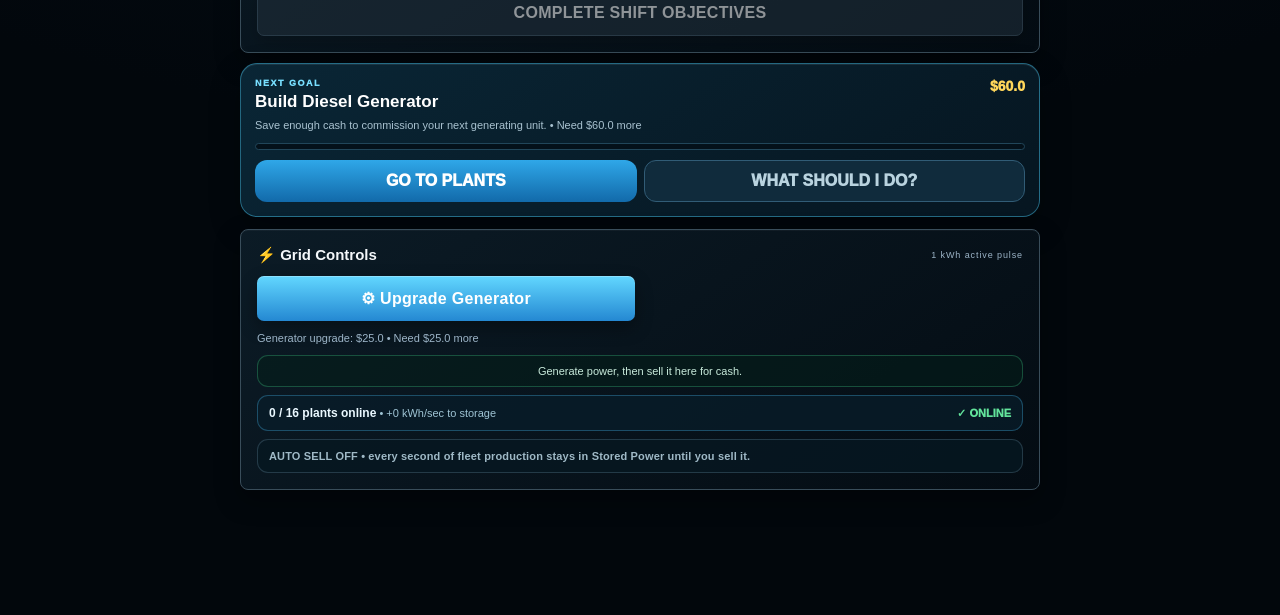
==== commit 8e499efe: "Rename public branding to Gridline Empire" ====
--- a/index.html
+++ b/index.html
@@ -4,7 +4,7 @@
 <meta charset="UTF-8">
 <meta name="viewport" content="width=device-width,initial-scale=1,viewport-fit=cover,user-scalable=no">
 <meta name="theme-color" content="#07111b">
-<title>Power Plant Tycoon</title>
+<title>Gridline Empire</title>
 <link rel="stylesheet" href="css/game.css?v=plants-art-v2"><!-- PPT BUILD 7 SIMPLIFIED -->
 <link rel="stylesheet" href="css/build7-simplified.css?v=2">
 <link rel="stylesheet" href="css/build13-executive-theme.css?v=13">
@@ -61,7 +61,7 @@
   <div class="tutorial-avatar">👷‍♂️</div>
   <div class="tutorial-card-final">
     <small id="tutorialFinalStep">TUTORIAL 1/7</small>
-    <h3 id="tutorialFinalTitle">Welcome to Power Plant Tycoon</h3>
+    <h3 id="tutorialFinalTitle">Welcome to Gridline Empire</h3>
     <p id="tutorialFinalText">Generate power to begin operating Riverbend Station.</p>
     <div class="tutorial-actions">
       <button id="tutorialFinalNext" onclick="nextFinalTutorial()">NEXT ➜</button>
@@ -316,7 +316,7 @@
 <section id="company" class="page hq6-page">
 <div class="hq6-shell">
   <div class="hq6-titlebar">
-    <div><small>POWER PLANT TYCOON</small><h2>HQ <span>COMMAND CENTER</span></h2><p>Global energy. Local impact. Build a stronger grid.</p></div>
+    <div><small>Gridline Empire</small><h2>HQ <span>COMMAND CENTER</span></h2><p>Global energy. Local impact. Build a stronger grid.</p></div>
     <div class="hq6-level"><span>COMPANY LEVEL</span><b id="hq6Level">LV 1</b><div class="hq6-xp"><i id="hq6Xp"></i></div></div>
   </div>
 
@@ -403,7 +403,7 @@
 <!-- PPT BUILD 6 STORE 16 -->
 <section id="store" class="page b6-store-page">
 <div class="b6-store-shell">
-  <div class="b6-store-hero"><div><small>POWER PLANT TYCOON • EXECUTIVE STORE</small><h2>EXECUTIVE <span>POWER SHOP</span></h2><p>Permanent licenses, HQ cosmetics, optional boosts and company resource packs.</p></div><div class="b6-store-hero-icon">⚡</div></div>
+  <div class="b6-store-hero"><div><small>Gridline Empire • EXECUTIVE STORE</small><h2>EXECUTIVE <span>POWER SHOP</span></h2><p>Permanent licenses, HQ cosmetics, optional boosts and company resource packs.</p></div><div class="b6-store-hero-icon">⚡</div></div>
   <div class="b6-store-status"><div><small>APP STORE</small><b id="storeKitStatus">Connecting to Apple StoreKit…</b></div><button id="restorePurchasesBtn" class="btn dark" onclick="restorePurchases()">RESTORE</button></div>
 
   <div class="b6-store-head"><h3>⭐ FEATURED EXECUTIVE UPGRADES</h3><span>PERMANENT</span></div>
--- a/css/game.css
+++ b/css/game.css
@@ -3381,7 +3381,7 @@
 #plants #plantList .strategic-asset:after{top:10px!important;right:10px!important;background:#101c25ed!important;border:1px solid #a78029!important;color:#ffda78!important;border-radius:3px!important;padding:5px 7px!important;}
 #plants .page-hero{background:linear-gradient(140deg,#172630,#08131c)!important;border-color:#48545d!important;border-radius:8px!important;}
 
-/* ================= POWER PLANT TYCOON BUILD 6 — HQ COMMAND CENTER ================= */
+/* ================= Gridline Empire BUILD 6 — HQ COMMAND CENTER ================= */
 #company.hq6-page{padding:0!important;background:transparent!important}
 #company .uf-banner,#company>.card{display:none!important}
 .hq6-shell{--hq6-gold:#ffc83d;--hq6-cyan:#57d9ff;--hq6-green:#38e58a;--hq6-red:#ff5e63;--hq6-panel:rgba(5,18,29,.96);--hq6-line:#315a72;display:flex;flex-direction:column;gap:10px;padding:4px 0 12px}
@@ -3415,7 +3415,7 @@
 .b6-autosell-note{width:100%;margin:2px 0 0;color:#718c9d;font-size:7px;line-height:1.35}
 
 /* ============================================================
-   POWER PLANT TYCOON — BUILD 6 FINAL SYSTEMS OVERHAUL
+   Gridline Empire — BUILD 6 FINAL SYSTEMS OVERHAUL
    Sticky HUD • compact facility control • First Shift tutorial
    ============================================================ */
 body.b6-final{--b6-safe-top:max(8px,env(safe-area-inset-top));}
@@ -3554,7 +3554,7 @@
   .b6-active-facility b{font-size:10px}
   #b6FirstShiftPanel{bottom:calc(80px + env(safe-area-inset-bottom));padding:11px}
 }
-/* POWER PLANT TYCOON BUILD 6 — UI HOTFIX V1 */
+/* Gridline Empire BUILD 6 — UI HOTFIX V1 */
 body.b6-tutorial-live #b6FirstShiftMask.show{opacity:1!important;background:rgba(0,5,9,.56)!important;backdrop-filter:brightness(.72) saturate(.78)}
 #b6FirstShiftPanel{border:2px solid #f0b82f!important;background:linear-gradient(145deg,rgba(18,31,39,.995),rgba(5,12,18,.995))!important;box-shadow:0 0 0 3px rgba(255,201,62,.12),0 0 28px rgba(255,190,45,.26),0 22px 55px rgba(0,0,0,.78)!important}
 .b6-tut-head>div{display:flex;align-items:center;gap:8px;min-width:0;flex-wrap:wrap}
--- a/css/build7-simplified.css
+++ b/css/build7-simplified.css
@@ -1,4 +1,4 @@
-/* POWER PLANT TYCOON — BUILD 7 SIMPLIFIED EXPERIENCE V2 */
+/* Gridline Empire — BUILD 7 SIMPLIFIED EXPERIENCE V2 */
 body.ppt7-simplified{
   --ppt7-hud-h:72px;
 }
--- a/css/build13-executive-theme.css
+++ b/css/build13-executive-theme.css
@@ -1,4 +1,4 @@
-/* POWER PLANT TYCOON — BUILD 13 EXECUTIVE HQ THEME
+/* Gridline Empire — BUILD 13 EXECUTIVE HQ THEME
    Premium black/gold command-suite transformation for the HQ Executive Theme IAP. */
 
 body.hq-executive-theme,
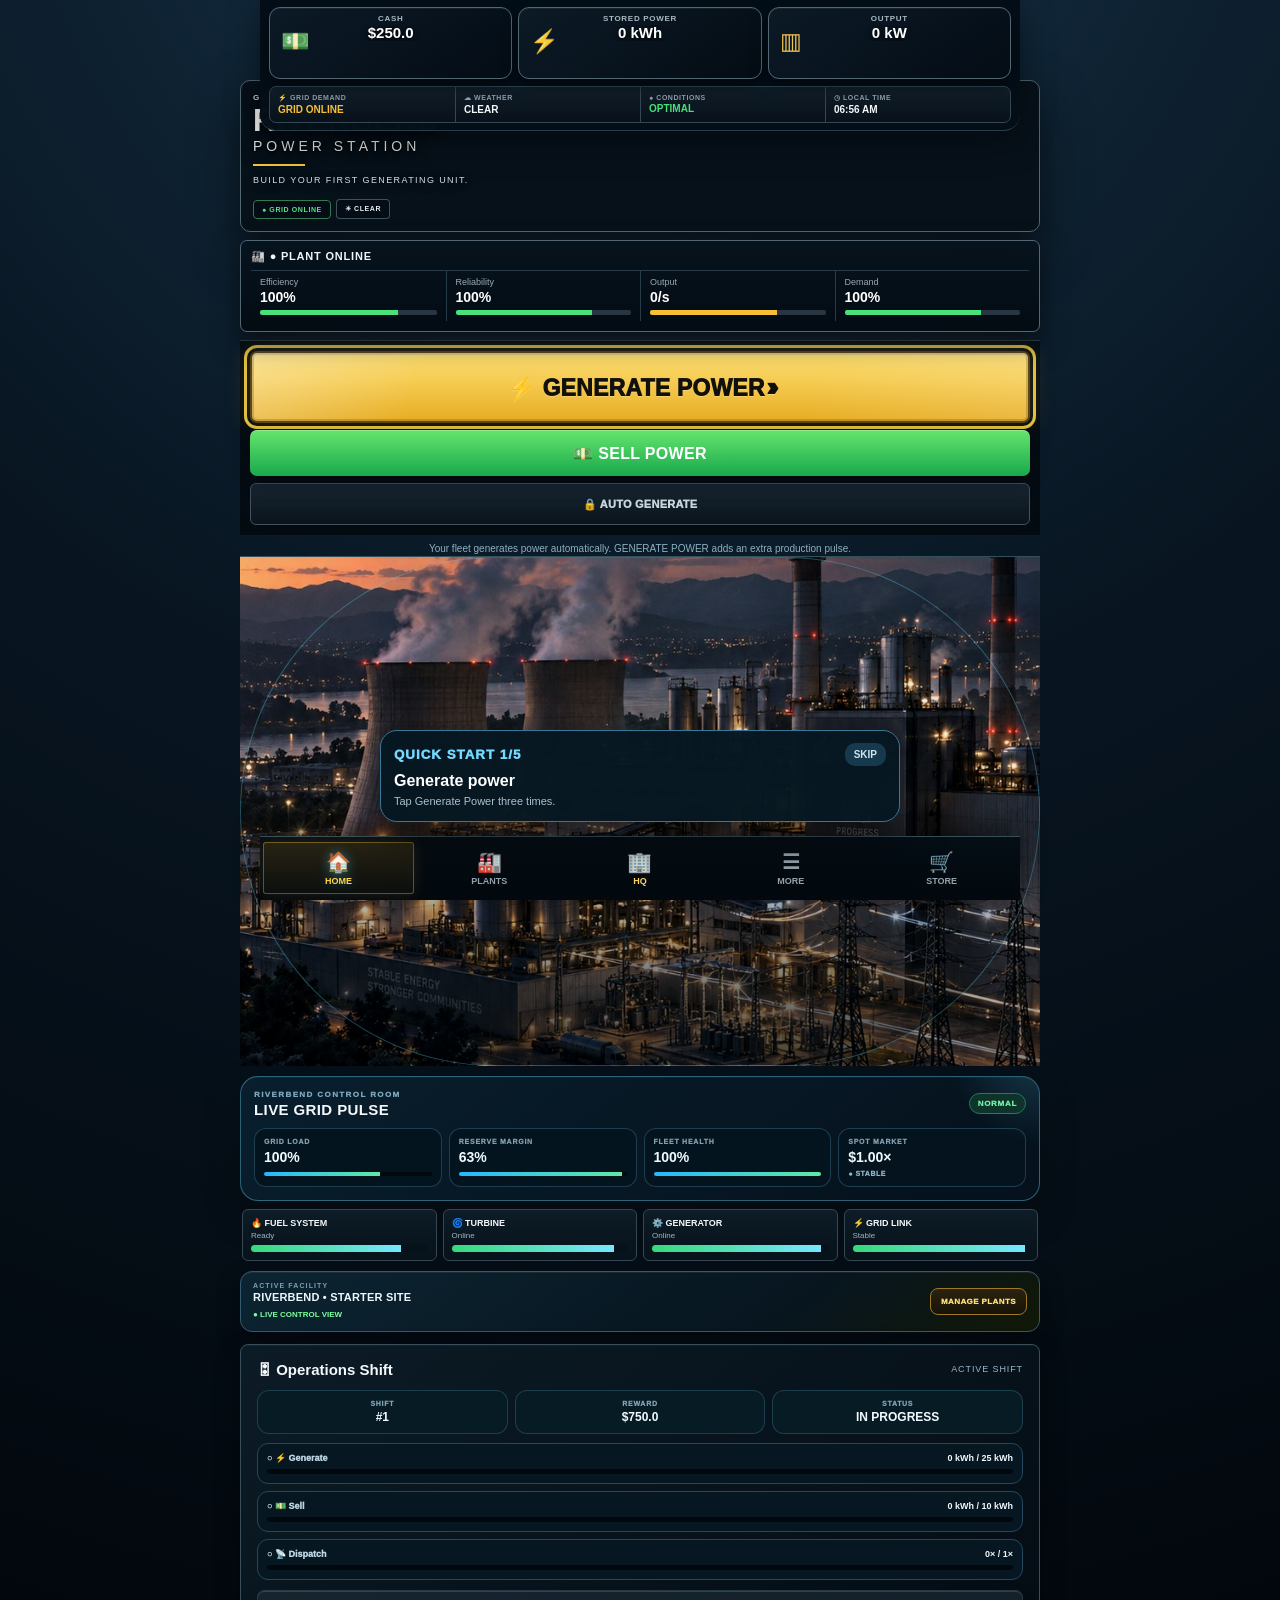
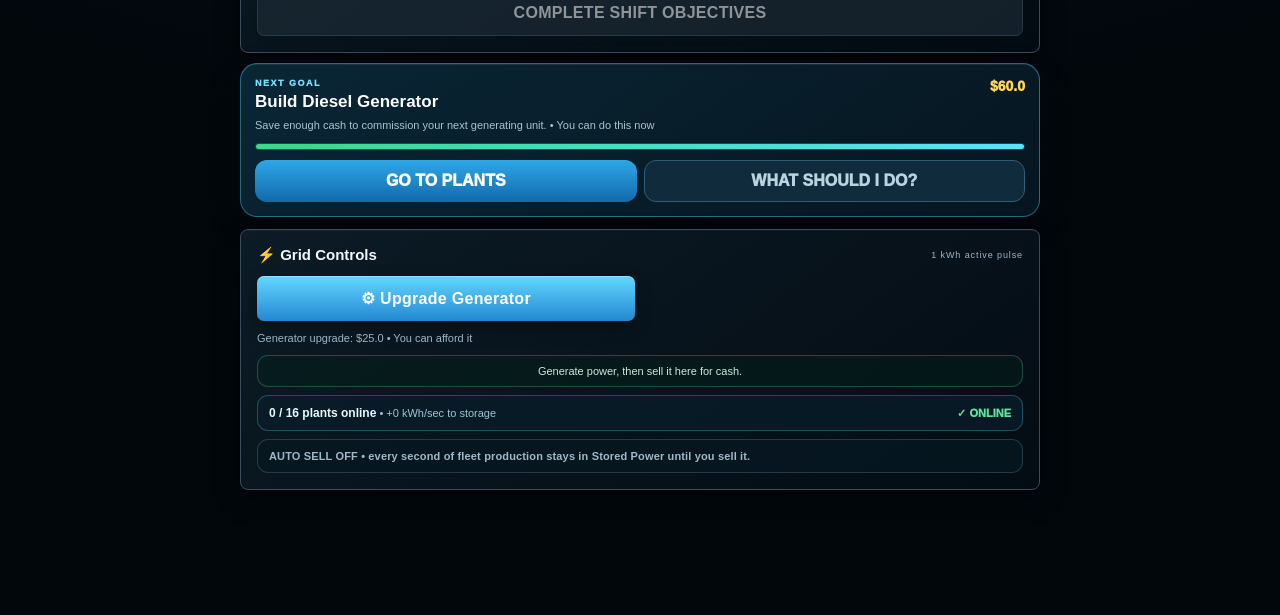
==== commit 14d1ecc7: "Deploy Gridline Empire Build 17" ====
--- a/index.html
+++ b/index.html
@@ -18,14 +18,14 @@
 <!-- PPT BUILD 4 TOP HUD FIX HTML -->
 <div id="bootSplashPremium">
   <div class="boot-card">
-    <h1>POWER PLANT <span>TYCOON</span></h1>
+    <h1>GRIDLINE <span>EMPIRE</span></h1>
     <p>PREMIUM ASSET EDITION</p>
     <div class="boot-load"><i></i></div>
   </div>
 </div>
 <div class="app">
 <header class="topbar">
-<div class="brand"><div class="logo">POWER PLANT <span>TYCOON</span><small>CLEANER ENERGY • A BRIGHTER TOMORROW</small></div><div id="rank" class="rank">GRID ROOKIE</div></div>
+<div class="brand"><div class="logo">GRIDLINE <span>EMPIRE</span><small>CLEANER ENERGY • A BRIGHTER TOMORROW</small></div><div id="rank" class="rank">GRID ROOKIE</div></div>
 <div class="stats">
 <div class="stat cash"><small>CASH</small><b id="cash">$0</b></div>
 <div class="stat power"><small>STORED POWER</small><b id="power">0 kWh</b></div>
@@ -46,7 +46,7 @@
 <div class="hero">
 <div class="sky"><div class="sunmoon"></div></div>
 <div class="hills"></div>
-<div class="scene-label"><small>YOUR PLANT</small><h2>RIVERBEND</h2><h3>POWER STATION</h3><p id="sceneSub">Reliable energy for a brighter tomorrow.</p></div>
+<div class="scene-label"><small>GRIDLINE EMPIRE</small><h2>RIVERBEND</h2><h3>POWER STATION</h3><p id="sceneSub">Reliable energy for a brighter tomorrow.</p></div>
 <div class="statusstrip"><div id="gridStatus" class="pill grid">● GRID ONLINE</div><div id="weather" class="pill">☀ CLEAR</div></div>
 
 
@@ -316,7 +316,7 @@
 <section id="company" class="page hq6-page">
 <div class="hq6-shell">
   <div class="hq6-titlebar">
-    <div><small>Gridline Empire</small><h2>HQ <span>COMMAND CENTER</span></h2><p>Global energy. Local impact. Build a stronger grid.</p></div>
+    <div><small>HEADQUARTERS</small><h2>GRIDLINE <span>EMPIRE</span></h2><p>HQ Command Center • Global energy. Local impact. Build a stronger grid.</p></div>
     <div class="hq6-level"><span>COMPANY LEVEL</span><b id="hq6Level">LV 1</b><div class="hq6-xp"><i id="hq6Xp"></i></div></div>
   </div>
 
@@ -403,7 +403,7 @@
 <!-- PPT BUILD 6 STORE 16 -->
 <section id="store" class="page b6-store-page">
 <div class="b6-store-shell">
-  <div class="b6-store-hero"><div><small>Gridline Empire • EXECUTIVE STORE</small><h2>EXECUTIVE <span>POWER SHOP</span></h2><p>Permanent licenses, HQ cosmetics, optional boosts and company resource packs.</p></div><div class="b6-store-hero-icon">⚡</div></div>
+  <div class="b6-store-hero"><div><small>GRIDLINE EMPIRE • EXECUTIVE STORE</small><h2>EXECUTIVE <span>POWER SHOP</span></h2><p>Permanent licenses, HQ cosmetics, optional boosts and company resource packs.</p></div><div class="b6-store-hero-icon">⚡</div></div>
   <div class="b6-store-status"><div><small>APP STORE</small><b id="storeKitStatus">Connecting to Apple StoreKit…</b></div><button id="restorePurchasesBtn" class="btn dark" onclick="restorePurchases()">RESTORE</button></div>
 
   <div class="b6-store-head"><h3>⭐ FEATURED EXECUTIVE UPGRADES</h3><span>PERMANENT</span></div>
@@ -424,10 +424,10 @@
   <div class="b6-store-head"><h3>📦 OPERATIONS & EXPANSION PACKS</h3><span>CONSUMABLE</span></div>
   <div class="b6-product-grid">
     <div class="b6-product"><div class="b6-icon">⚡</div><h4>Turbo Grid Pack</h4><p>60 minutes of 2× generation.</p><button id="turboGridPurchaseBtn" class="b6-buy blue" onclick="purchaseTurboGridPack()">BUY</button></div>
-    <div class="b6-product"><div class="b6-icon">🧰</div><h4>Maintenance Crate</h4><p>Fully repairs the fleet + 15 minutes of 2× output.</p><button id="maintenanceCratePurchaseBtn" class="b6-buy orange" onclick="purchaseMaintenanceCrate()">BUY</button></div>
+    <div class="b6-product"><div class="b6-icon">🧰</div><h4>Maintenance Crate</h4><p>Clears an active breakdown, fully repairs the fleet + 15 minutes of +35% output.</p><button id="maintenanceCratePurchaseBtn" class="b6-buy orange" onclick="purchaseMaintenanceCrate()">BUY</button></div>
     <div class="b6-product"><div class="b6-icon">💵</div><h4>Capital Injection</h4><p>Scaled cash injection based on current company value.</p><button id="capitalInjectionPurchaseBtn" class="b6-buy green" onclick="purchaseCapitalInjection()">BUY</button></div>
     <div class="b6-product"><div class="b6-icon">📡</div><h4>Market Intelligence Pack</h4><p>+25% electricity sale value for 30 minutes.</p><button id="b6Buy-marketIntelligence" class="b6-buy cyan" onclick="purchaseB6Product('marketIntelligence')">BUY</button></div>
-    <div class="b6-product"><div class="b6-icon">🛠️</div><h4>Emergency Engineering Team</h4><p>Full fleet repair + 60 minutes of heavy wear protection.</p><button id="b6Buy-emergencyEngineering" class="b6-buy orange" onclick="purchaseB6Product('emergencyEngineering')">BUY</button></div>
+    <div class="b6-product"><div class="b6-icon">🛠️</div><h4>Emergency Engineering Team</h4><p>Clears an active breakdown, fully repairs the fleet + 60 minutes of heavy wear and breakdown protection.</p><button id="b6Buy-emergencyEngineering" class="b6-buy orange" onclick="purchaseB6Product('emergencyEngineering')">BUY</button></div>
     <div class="b6-product"><div class="b6-icon">🧪</div><h4>R&amp;D Accelerator</h4><p>50% off your next research upgrade.</p><button id="b6Buy-rdAccelerator" class="b6-buy purple" onclick="purchaseB6Product('rdAccelerator')">BUY</button></div>
     <div class="b6-product"><div class="b6-icon">👥</div><h4>Recruitment Drive</h4><p>50% off your next specialist staff hire.</p><button id="b6Buy-recruitmentDrive" class="b6-buy blue" onclick="purchaseB6Product('recruitmentDrive')">BUY</button></div>
     <div class="b6-product"><div class="b6-icon">🔋</div><h4>Grid Reserve Pack</h4><p>Adds at least 30 minutes of current generation to stored power.</p><button id="b6Buy-gridReserve" class="b6-buy cyan" onclick="purchaseB6Product('gridReserve')">BUY</button></div>
@@ -500,5 +500,6 @@
 <script src="js/build8-rc4.js?v=1"></script>
 <script src="js/build13-iap-release.js?v=13"></script>
 <script src="js/build13-vip-rankings.js?v=13"></script>
+<script src="js/build17-launch-balance.js?v=17"></script>
 </body>
 </html>
--- a/css/game.css
+++ b/css/game.css
@@ -603,11 +603,11 @@
 .prestige-visual:not(.night):not(.breakdown):not(.storm-visual) .yard.stage-solar{background-image:url("../images/plants/solar_prestige.png")!important}
 .prestige-visual:not(.night):not(.breakdown):not(.storm-visual) .yard.stage-nuclear{background-image:url("../images/plants/nuclear_prestige.png")!important}
 
-#cpDiesel{background-image:linear-gradient(#06121aaa,#06121add),url("../images/thumbs/diesel.jpg")!important;background-size:cover!important}
-#cpSteam{background-image:linear-gradient(#06121aaa,#06121add),url("../images/thumbs/steam.jpg")!important;background-size:cover!important}
-#cpGas{background-image:linear-gradient(#06121aaa,#06121add),url("../images/thumbs/gas.jpg")!important;background-size:cover!important}
-#cpSolar{background-image:linear-gradient(#06121aaa,#06121add),url("../images/thumbs/solar.jpg")!important;background-size:cover!important}
-#cpNuclear{background-image:linear-gradient(#06121aaa,#06121add),url("../images/thumbs/nuclear.jpg")!important;background-size:cover!important}
+#cpDiesel{background-image:linear-gradient(#06121aaa,#06121add),url("../images/v8/plants/diesel.jpg")!important;background-size:cover!important}
+#cpSteam{background-image:linear-gradient(#06121aaa,#06121add),url("../images/v8/plants/steam.jpg")!important;background-size:cover!important}
+#cpGas{background-image:linear-gradient(#06121aaa,#06121add),url("../images/v8/plants/gas.jpg")!important;background-size:cover!important}
+#cpSolar{background-image:linear-gradient(#06121aaa,#06121add),url("../images/v8/plants/solar.jpg")!important;background-size:cover!important}
+#cpNuclear{background-image:linear-gradient(#06121aaa,#06121add),url("../images/v8/plants/nuclear.jpg")!important;background-size:cover!important}
 .cp-stage.active{background-blend-mode:normal!important}
 
 .tutorial-avatar{
@@ -3381,7 +3381,7 @@
 #plants #plantList .strategic-asset:after{top:10px!important;right:10px!important;background:#101c25ed!important;border:1px solid #a78029!important;color:#ffda78!important;border-radius:3px!important;padding:5px 7px!important;}
 #plants .page-hero{background:linear-gradient(140deg,#172630,#08131c)!important;border-color:#48545d!important;border-radius:8px!important;}
 
-/* ================= Gridline Empire BUILD 6 — HQ COMMAND CENTER ================= */
+/* ================= GRIDLINE EMPIRE BUILD 6 — HQ COMMAND CENTER ================= */
 #company.hq6-page{padding:0!important;background:transparent!important}
 #company .uf-banner,#company>.card{display:none!important}
 .hq6-shell{--hq6-gold:#ffc83d;--hq6-cyan:#57d9ff;--hq6-green:#38e58a;--hq6-red:#ff5e63;--hq6-panel:rgba(5,18,29,.96);--hq6-line:#315a72;display:flex;flex-direction:column;gap:10px;padding:4px 0 12px}
@@ -3415,7 +3415,7 @@
 .b6-autosell-note{width:100%;margin:2px 0 0;color:#718c9d;font-size:7px;line-height:1.35}
 
 /* ============================================================
-   Gridline Empire — BUILD 6 FINAL SYSTEMS OVERHAUL
+   GRIDLINE EMPIRE — BUILD 6 FINAL SYSTEMS OVERHAUL
    Sticky HUD • compact facility control • First Shift tutorial
    ============================================================ */
 body.b6-final{--b6-safe-top:max(8px,env(safe-area-inset-top));}
@@ -3554,7 +3554,7 @@
   .b6-active-facility b{font-size:10px}
   #b6FirstShiftPanel{bottom:calc(80px + env(safe-area-inset-bottom));padding:11px}
 }
-/* Gridline Empire BUILD 6 — UI HOTFIX V1 */
+/* GRIDLINE EMPIRE BUILD 6 — UI HOTFIX V1 */
 body.b6-tutorial-live #b6FirstShiftMask.show{opacity:1!important;background:rgba(0,5,9,.56)!important;backdrop-filter:brightness(.72) saturate(.78)}
 #b6FirstShiftPanel{border:2px solid #f0b82f!important;background:linear-gradient(145deg,rgba(18,31,39,.995),rgba(5,12,18,.995))!important;box-shadow:0 0 0 3px rgba(255,201,62,.12),0 0 28px rgba(255,190,45,.26),0 22px 55px rgba(0,0,0,.78)!important}
 .b6-tut-head>div{display:flex;align-items:center;gap:8px;min-width:0;flex-wrap:wrap}
@@ -3573,3 +3573,15 @@
 .nav [data-nav].active{color:#ffd34b!important}
 .nav [data-nav]:not(.active):not(.b6-tut-spot){box-shadow:none!important}
 @media(max-width:760px){#b6FirstShiftPanel{padding:13px 12px!important;bottom:calc(78px + env(safe-area-inset-bottom))!important}#b6FirstShiftPanel h3{font-size:18px!important}#b6FirstShiftPanel p{font-size:10.5px!important}}
+
+
+/* GRIDLINE EMPIRE BUILD 17 — MOBILE BRANDING / HQ VISIBILITY HOTFIX */
+#company.hq6-page .hq6-titlebar{position:relative;z-index:2}
+#company.hq6-page .hq6-titlebar>div:first-child{min-width:0;padding-top:2px}
+#company.hq6-page .hq6-titlebar small{display:block;position:relative;z-index:3;color:#9fdfff!important;letter-spacing:1.6px!important}
+#company.hq6-page .hq6-titlebar h2{white-space:normal;line-height:1.02}
+@media(max-width:760px){
+  #company.hq6-page .hq6-titlebar{padding-top:16px!important;align-items:flex-start!important}
+  #company.hq6-page .hq6-titlebar h2{font-size:18px!important;max-width:180px}
+  #company.hq6-page .hq6-titlebar p{max-width:220px;line-height:1.35}
+}
--- a/css/build7-simplified.css
+++ b/css/build7-simplified.css
@@ -1,4 +1,4 @@
-/* Gridline Empire — BUILD 7 SIMPLIFIED EXPERIENCE V2 */
+/* GRIDLINE EMPIRE — BUILD 7 SIMPLIFIED EXPERIENCE V2 */
 body.ppt7-simplified{
   --ppt7-hud-h:72px;
 }
--- a/css/build13-executive-theme.css
+++ b/css/build13-executive-theme.css
@@ -1,4 +1,4 @@
-/* Gridline Empire — BUILD 13 EXECUTIVE HQ THEME
+/* GRIDLINE EMPIRE — BUILD 13 EXECUTIVE HQ THEME
    Premium black/gold command-suite transformation for the HQ Executive Theme IAP. */
 
 body.hq-executive-theme,
